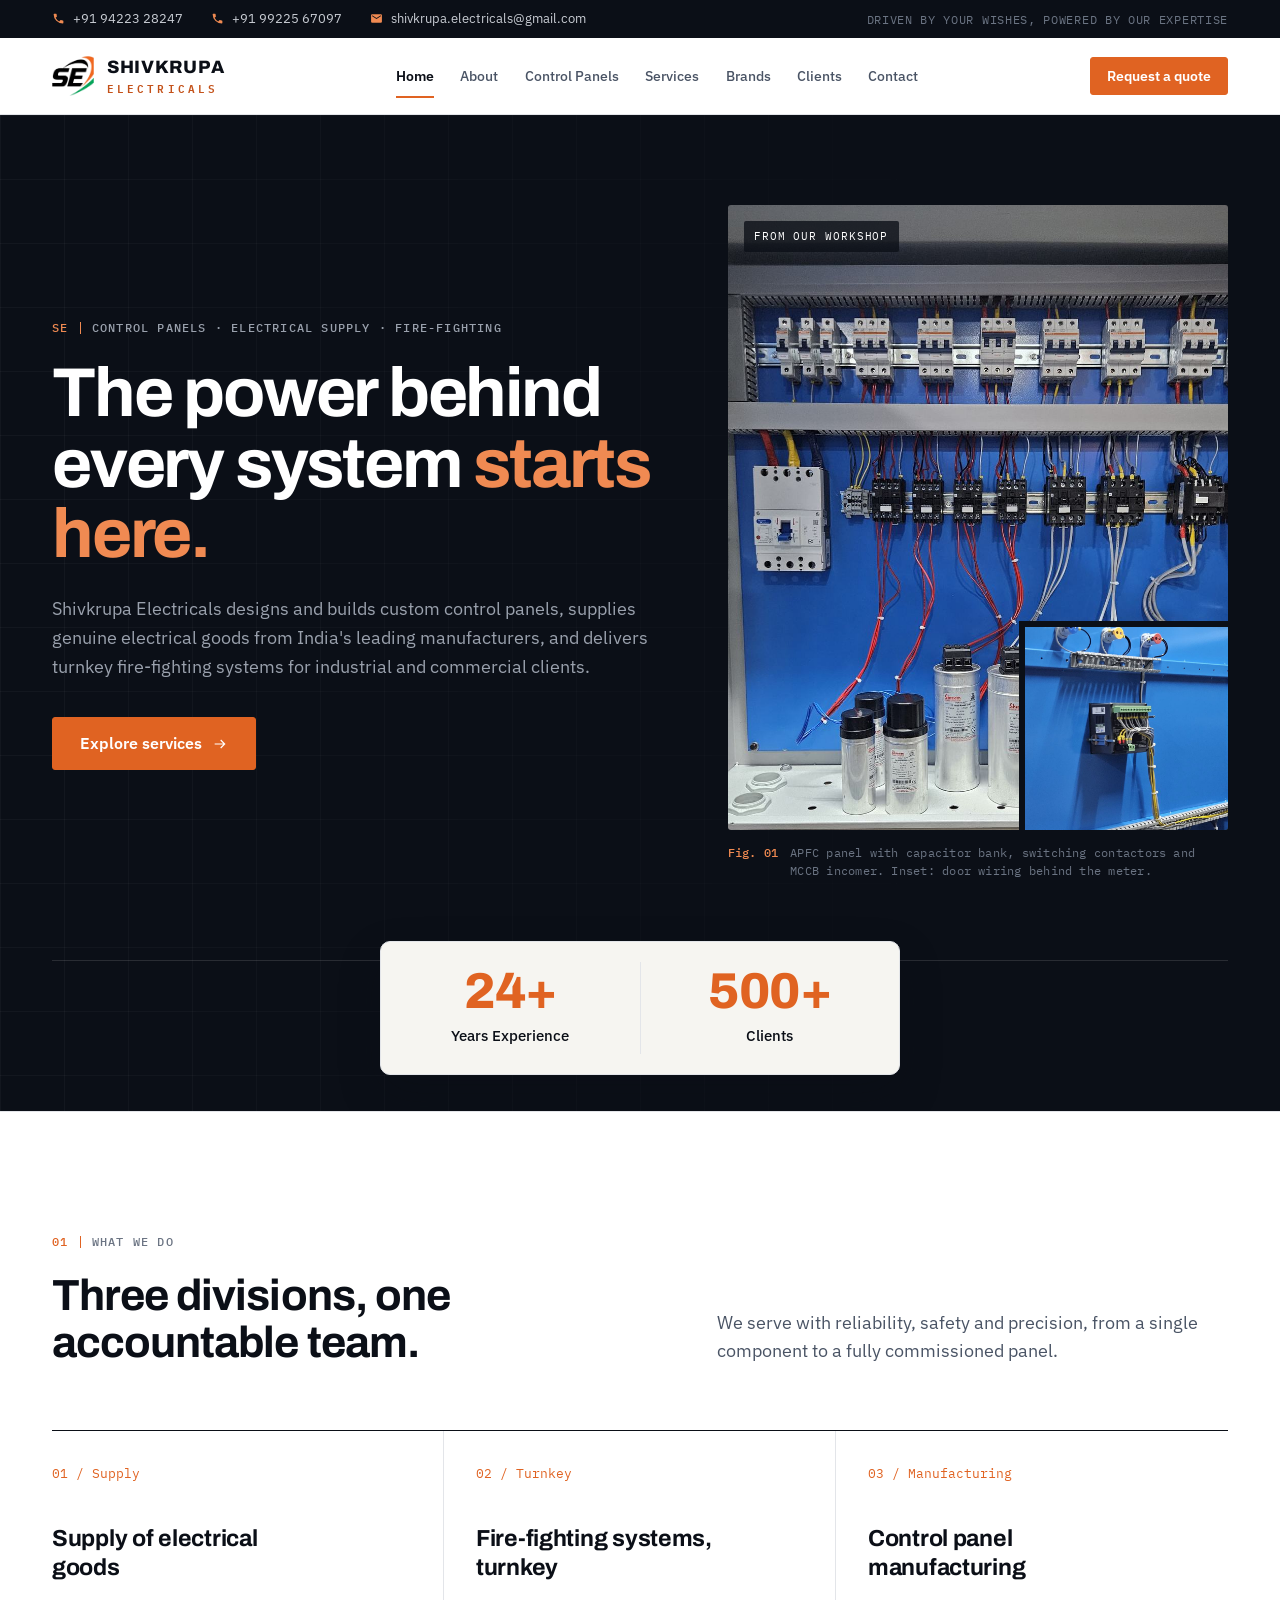
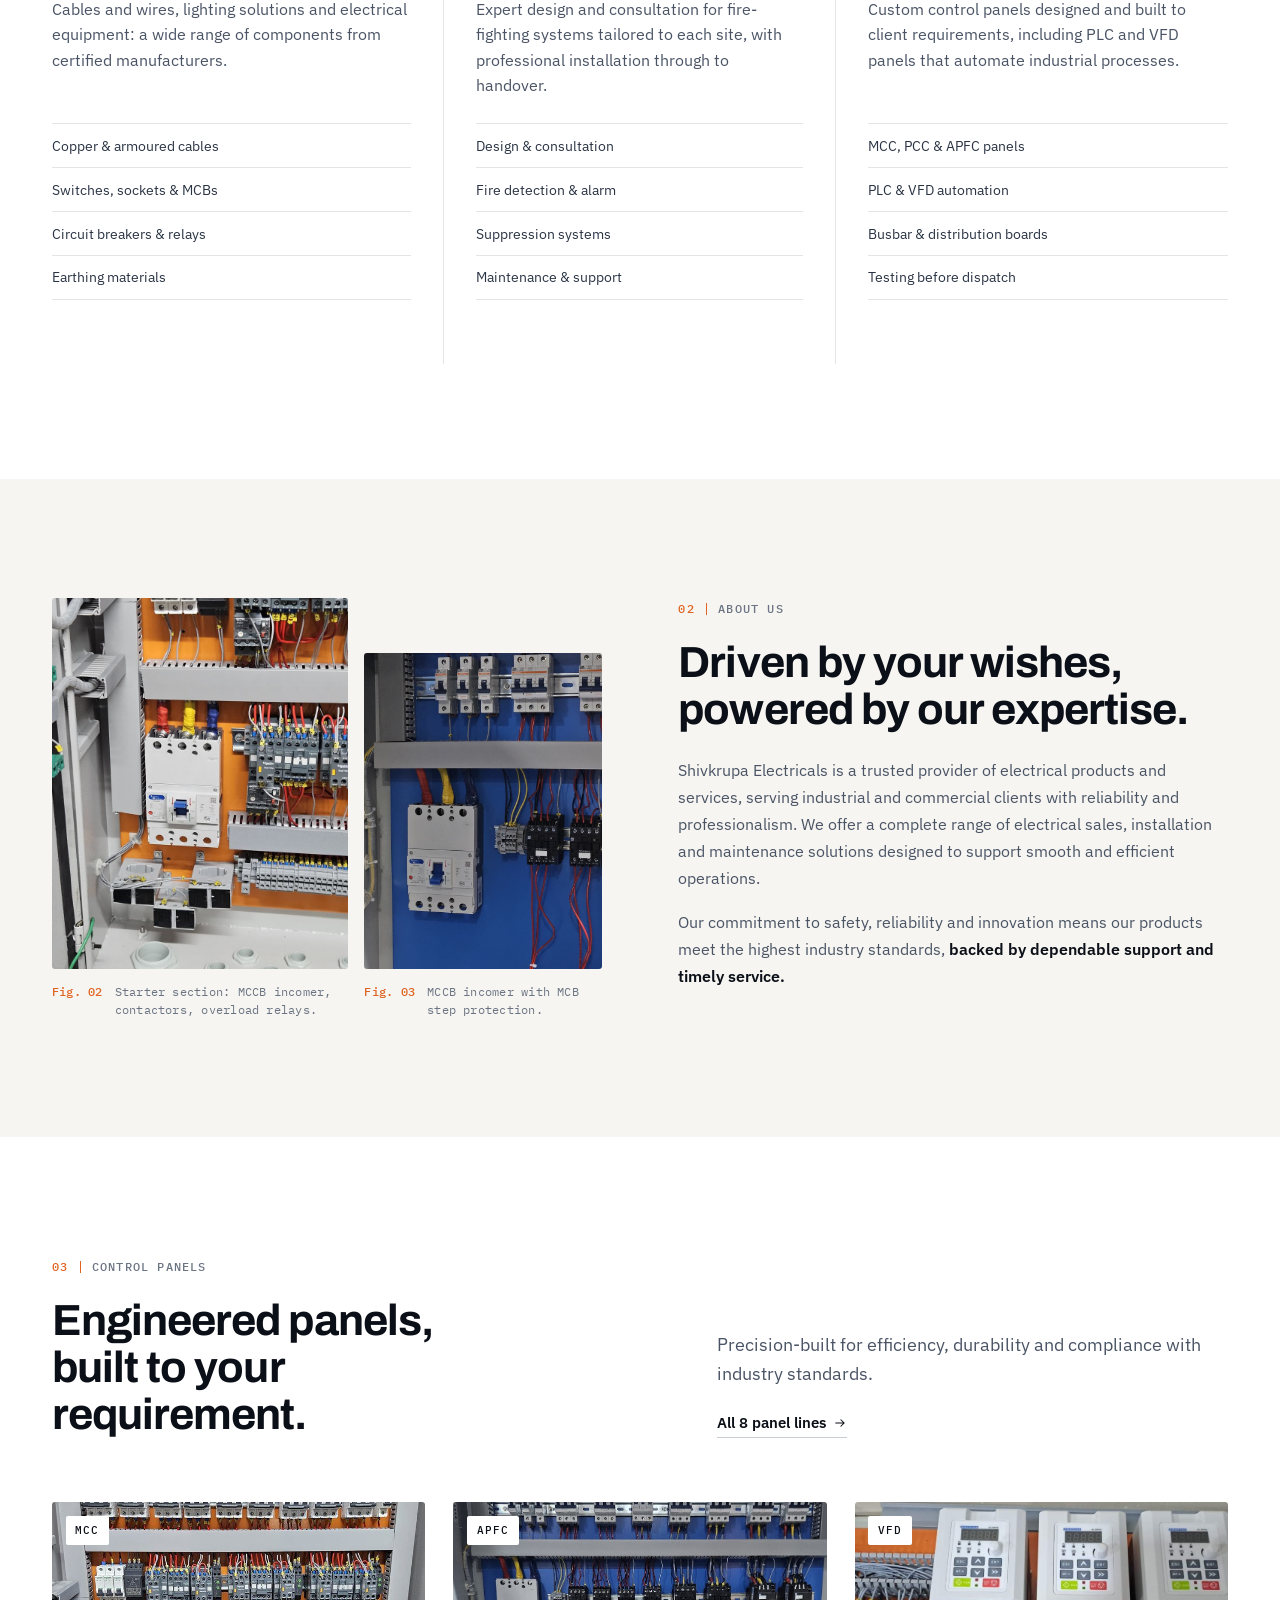
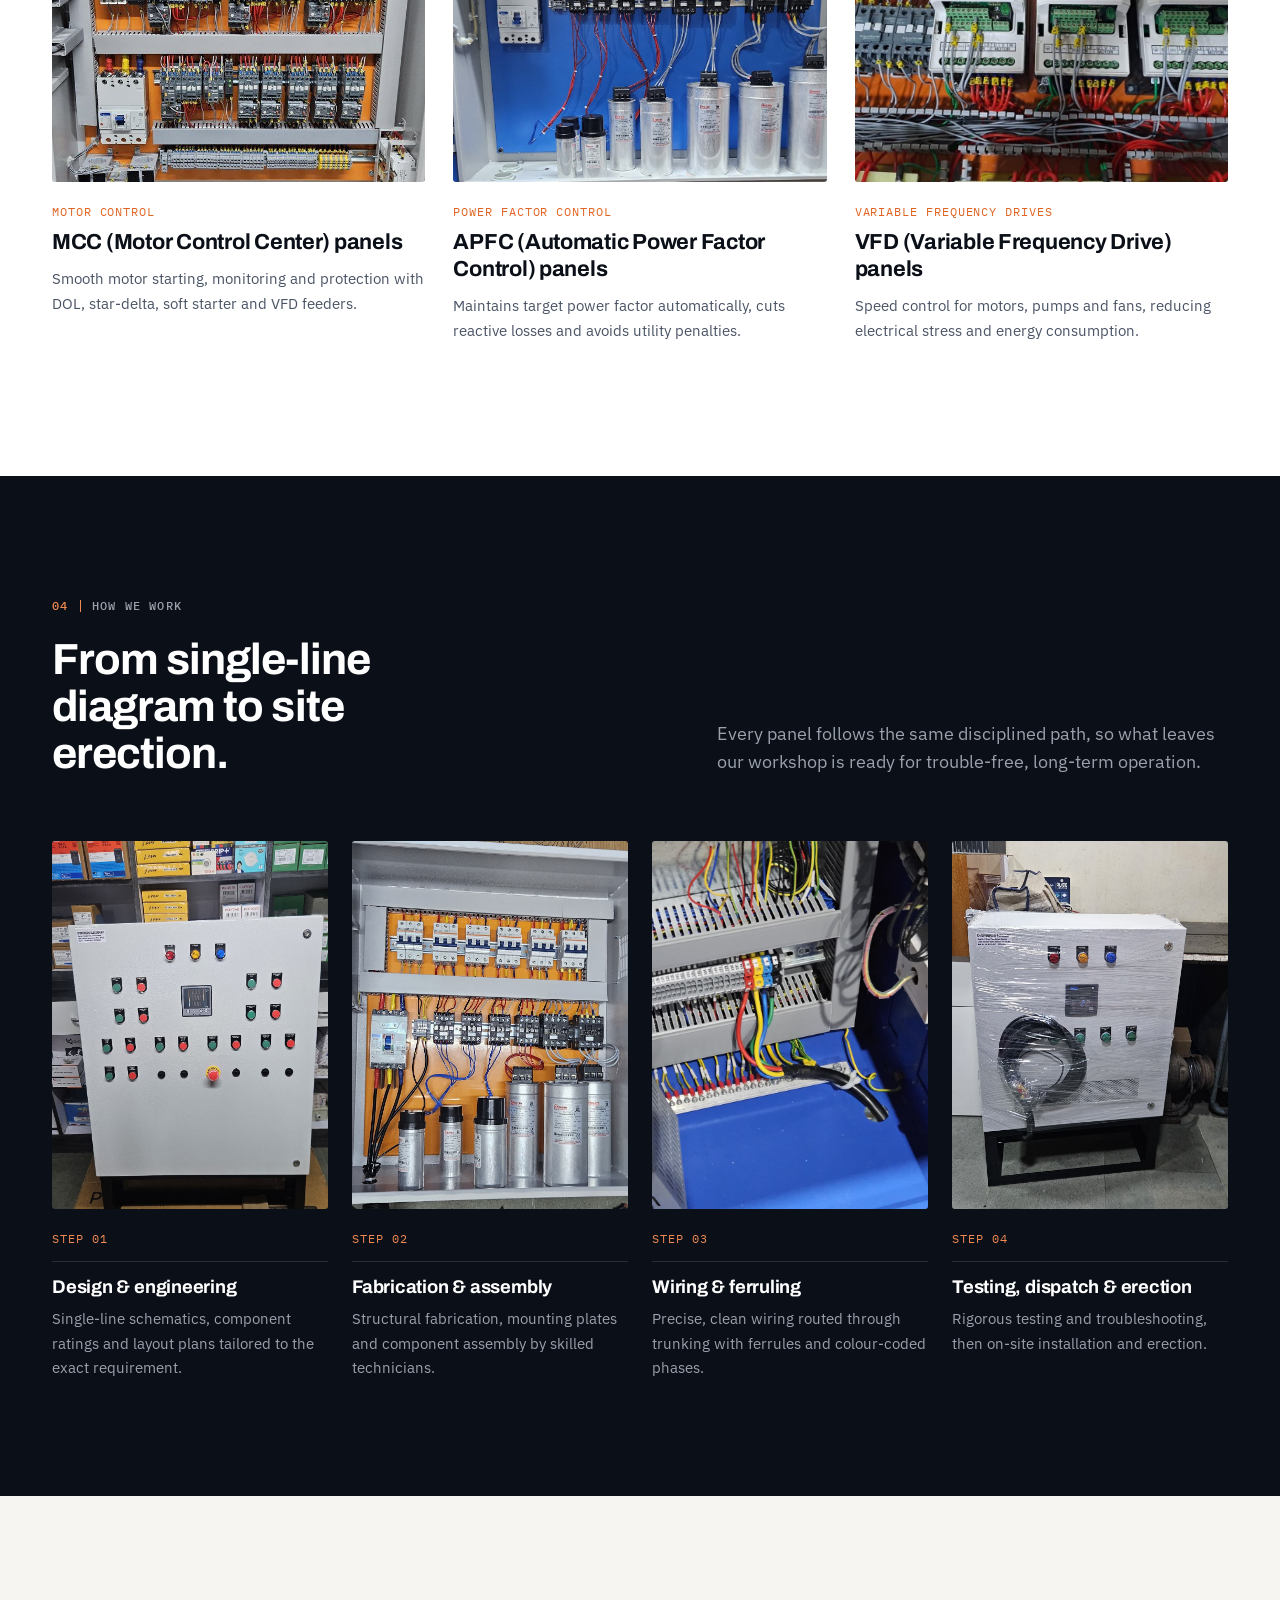
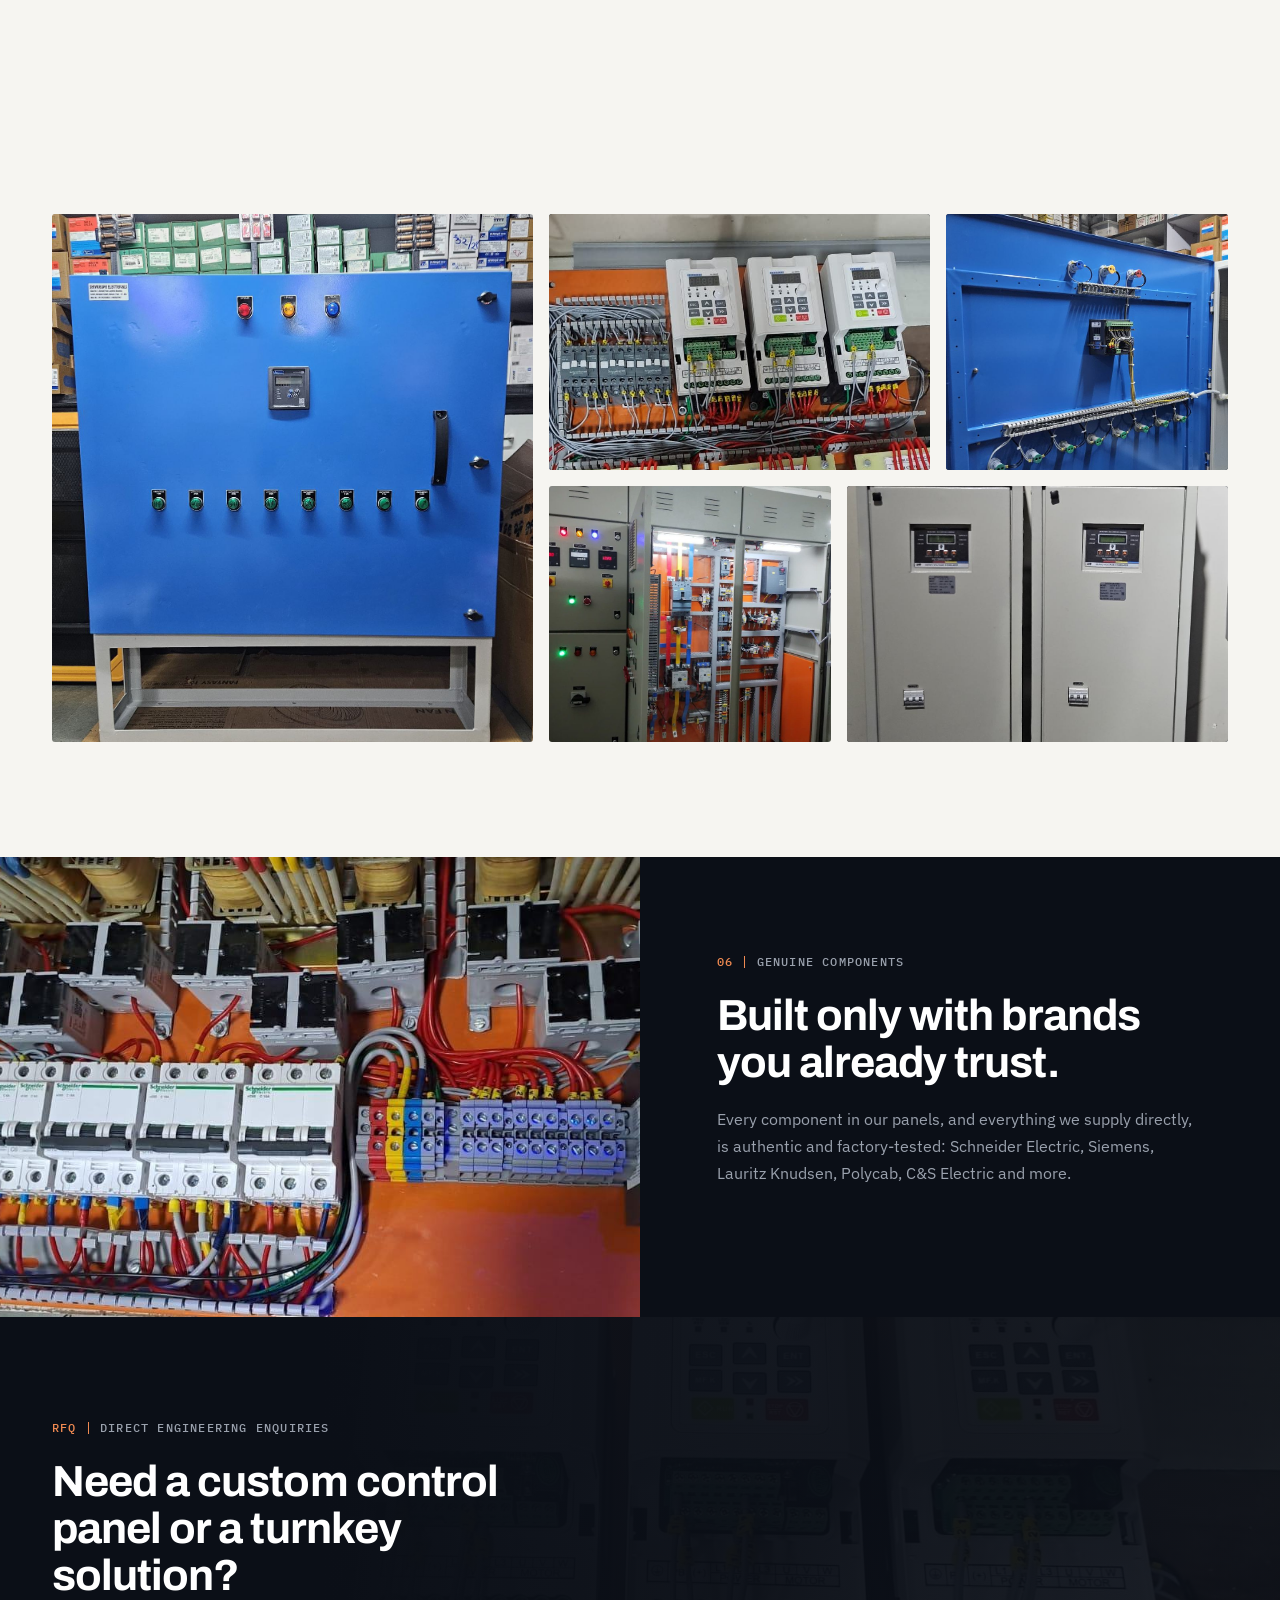
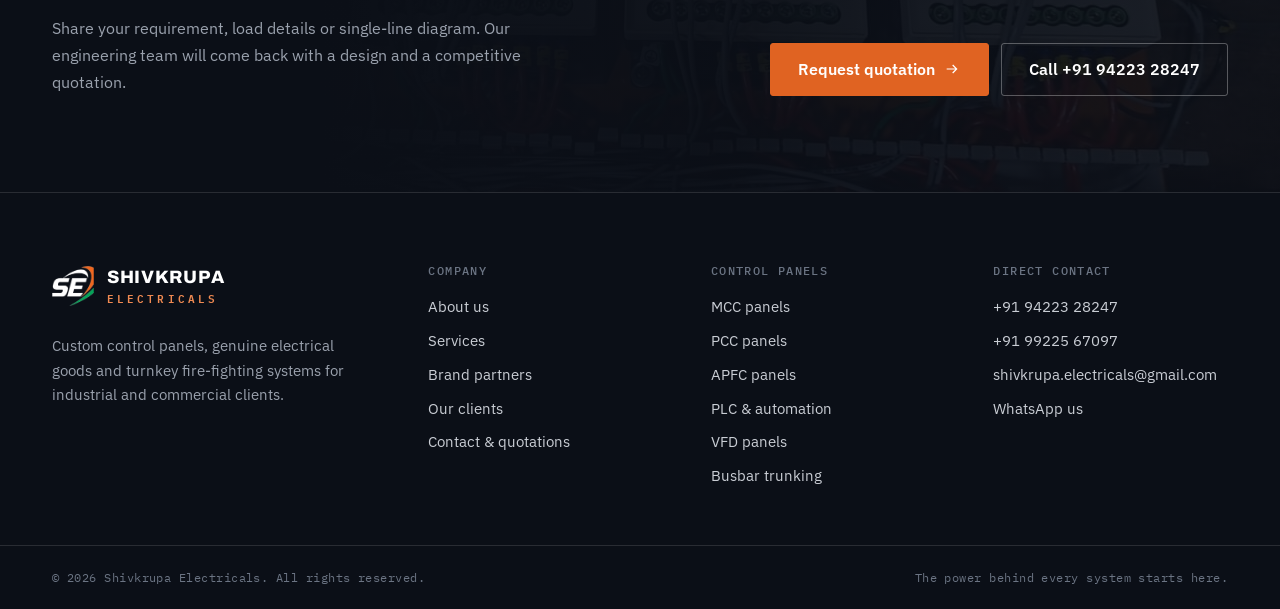
==== index.html @ adaeceae "Add files via upload" ====
<!DOCTYPE html>
<html lang="en">
<head>
  <meta charset="UTF-8">
  <meta name="viewport" content="width=device-width, initial-scale=1.0">
  <title>Shivkrupa Electricals | Control Panel Manufacturing, Electrical Supply & Fire-Fighting Systems</title>
  <meta name="description" content="Shivkrupa Electricals designs and manufactures custom control panels (MCC, PCC, APFC, PLC, VFD), supplies genuine electrical goods from leading brands, and delivers turnkey fire-fighting systems.">
  <meta name="theme-color" content="#0b0f17">
  <meta property="og:type" content="website">
  <meta property="og:title" content="Shivkrupa Electricals | Control Panel Manufacturing, Electrical Supply & Fire-Fighting Systems">
  <meta property="og:description" content="Shivkrupa Electricals designs and manufactures custom control panels (MCC, PCC, APFC, PLC, VFD), supplies genuine electrical goods from leading brands, and delivers turnkey fire-fighting systems.">
  <meta property="og:image" content="assets/img/apfc-panel.jpg">
  <link rel="icon" type="image/png" href="assets/logo-mark.png">
  <link rel="preconnect" href="https://fonts.googleapis.com">
  <link rel="preconnect" href="https://fonts.gstatic.com" crossorigin>
  <link href="https://fonts.googleapis.com/css2?family=Archivo:wght@500;600;700;800&family=IBM+Plex+Mono:wght@400;500&family=IBM+Plex+Sans:wght@400;500;600&display=swap" rel="stylesheet">
  <link rel="stylesheet" href="css/style.css">
  <script>document.documentElement.classList.add("js");</script>
</head>
<body>

  <div class="topbar">
    <div class="container topbar-inner">
      <div class="topbar-links">
        <a href="tel:+919422328247"><svg viewBox="0 0 24 24" aria-hidden="true"><path d="M6.62 10.79a15.05 15.05 0 006.59 6.59l2.2-2.2a1 1 0 011.01-.24c1.12.37 2.33.57 3.58.57a1 1 0 011 1V20a1 1 0 01-1 1A17 17 0 013 4a1 1 0 011-1h3.5a1 1 0 011 1c0 1.25.2 2.46.57 3.58a1 1 0 01-.24 1.01l-2.21 2.2z"/></svg>+91 94223 28247</a>
        <a href="tel:+919922567097"><svg viewBox="0 0 24 24" aria-hidden="true"><path d="M6.62 10.79a15.05 15.05 0 006.59 6.59l2.2-2.2a1 1 0 011.01-.24c1.12.37 2.33.57 3.58.57a1 1 0 011 1V20a1 1 0 01-1 1A17 17 0 013 4a1 1 0 011-1h3.5a1 1 0 011 1c0 1.25.2 2.46.57 3.58a1 1 0 01-.24 1.01l-2.21 2.2z"/></svg>+91 99225 67097</a>
        <a href="mailto:shivkrupa.electricals@gmail.com"><svg viewBox="0 0 24 24" aria-hidden="true"><path d="M20 4H4a2 2 0 00-2 2v12a2 2 0 002 2h16a2 2 0 002-2V6a2 2 0 00-2-2zm0 4l-8 5-8-5V6l8 5 8-5v2z"/></svg>shivkrupa.electricals@gmail.com</a>
      </div>
      <span class="topbar-note">Driven by your wishes, powered by our expertise</span>
    </div>
  </div>

  <header class="site-header">
    <div class="container nav-bar">
      <a href="index.html" class="brand" aria-label="Shivkrupa Electricals, home">
        <img src="assets/logo-mark.png" alt="" class="brand-mark" width="42" height="42">
        <span class="brand-text">
          <span class="brand-name">SHIVKRUPA</span>
          <span class="brand-sub">ELECTRICALS</span>
        </span>
      </a>

      <nav class="site-nav" id="siteNav" aria-label="Main">
        <a href="index.html" class="nav-link active" aria-current="page">Home</a>
        <a href="about.html" class="nav-link">About</a>
        <a href="products.html" class="nav-link">Control Panels</a>
        <a href="services.html" class="nav-link">Services</a>
        <a href="brands.html" class="nav-link">Brands</a>
        <a href="clients.html" class="nav-link">Clients</a>
        <a href="contact.html" class="nav-link">Contact</a>
      </nav>

      <div class="nav-actions">
        <a href="contact.html" class="btn btn-primary btn-sm">Request a quote</a>
        <button class="hamburger" id="hamburger" type="button" aria-label="Open menu" aria-expanded="false" aria-controls="siteNav">
          <svg viewBox="0 0 24 24" fill="none" stroke="currentColor" stroke-width="1.8" stroke-linecap="round" aria-hidden="true"><path d="M3 7h18M3 12h18M3 17h18"/></svg>
        </button>
      </div>
    </div>
  </header>

  <main id="main">
    <section class="hero">
      <div class="container hero-grid">
        <div class="hero-copy on-dark">
          <span class="eyebrow"><span class="eyebrow-idx">SE</span>Control panels &middot; Electrical supply &middot; Fire-fighting</span>
          <h1>The power behind every system <em>starts here.</em></h1>
          <p class="lead">Shivkrupa Electricals designs and builds custom control panels, supplies genuine electrical goods from India's leading manufacturers, and delivers turnkey fire-fighting systems for industrial and commercial clients.</p>
          <div class="btn-row">
            <a href="services.html" class="btn btn-primary btn-lg">Explore services <svg viewBox="0 0 24 24" fill="none" stroke="currentColor" stroke-width="1.8" aria-hidden="true"><path d="M4 12h15M13 6l6 6-6 6"/></svg></a>
            
          </div>
        </div>

        <figure class="hero-figure">
          <div class="frame">
            <img src="assets/img/apfc-panel.jpg" alt="APFC panel interior with capacitor bank, switching contactors and MCCB incomer" width="985" height="1400" fetchpriority="high">
            <span class="frame-tag">From our workshop</span>
            <div class="frame-inset">
              <img src="assets/img/door-wiring.jpg" alt="Panel door wiring behind a multifunction meter" width="788" height="1400" loading="lazy" style="object-position:50% 45%">
            </div>
          </div>
          <figcaption class="figcap"><b>Fig. 01</b><span>APFC panel with capacitor bank, switching contactors and MCCB incomer. Inset: door wiring behind the meter.</span></figcaption>
        </figure>
      </div>

      <div class="container">
        <div class="hero-facts" aria-label="Company highlights">
          <div class="hero-stats-card">
            <div class="hero-stat">
              <span class="hero-stat-num">24+</span>
              <span class="hero-stat-label">Years Experience</span>
            </div>
            <div class="hero-stat-divider" aria-hidden="true"></div>
            <div class="hero-stat">
              <span class="hero-stat-num">500+</span>
              <span class="hero-stat-label">Clients</span>
            </div>
          </div>
        </div>
      </div>
    </section>

    <section class="logo-strip is-clients" aria-label="Clients we serve">
      
    </section>

    <section class="section">
      <div class="container">
        <div class="section-head reveal">
          <div>
            <span class="eyebrow"><span class="eyebrow-idx">01</span>What we do</span>
            <h2>Three divisions, one accountable team.</h2>
          </div>
          <p class="lead">We serve with reliability, safety and precision, from a single component to a fully commissioned panel.</p>
        </div>

        <div class="divisions reveal">
          <article class="division">
            <span class="division-num">01 / Supply</span>
            <h3>Supply of electrical goods</h3>
            <p>Cables and wires, lighting solutions and electrical equipment: a wide range of components from certified manufacturers.</p>
            <ul class="division-list">
              <li>Copper &amp; armoured cables</li>
              <li>Switches, sockets &amp; MCBs</li>
              <li>Circuit breakers &amp; relays</li>
              <li>Earthing materials</li>
            </ul>
            
          </article>

          <article class="division">
            <span class="division-num">02 / Turnkey</span>
            <h3>Fire-fighting systems, turnkey</h3>
            <p>Expert design and consultation for fire-fighting systems tailored to each site, with professional installation through to handover.</p>
            <ul class="division-list">
              <li>Design &amp; consultation</li>
              <li>Fire detection &amp; alarm</li>
              <li>Suppression systems</li>
              <li>Maintenance &amp; support</li>
            </ul>
            
          </article>

          <article class="division">
            <span class="division-num">03 / Manufacturing</span>
            <h3>Control panel manufacturing</h3>
            <p>Custom control panels designed and built to client requirements, including PLC and VFD panels that automate industrial processes.</p>
            <ul class="division-list">
              <li>MCC, PCC &amp; APFC panels</li>
              <li>PLC &amp; VFD automation</li>
              <li>Busbar &amp; distribution boards</li>
              <li>Testing before dispatch</li>
            </ul>
            
          </article>
        </div>
      </div>
    </section>

    <section class="section section-paper">
      <div class="container split">
        <div class="photo-pair reveal">
          <figure>
            <div class="ph"><img src="assets/img/starter-section.jpg" alt="Starter section with MCCB incomer, contactors and overload relays" width="788" height="1400" loading="lazy"></div>
            <figcaption class="figcap"><b>Fig. 02</b><span>Starter section: MCCB incomer, contactors, overload relays.</span></figcaption>
          </figure>
          <figure>
            <div class="ph"><img src="assets/img/breaker-detail.jpg" alt="MCCB incomer with MCB protection and contactors" width="788" height="1400" loading="lazy"></div>
            <figcaption class="figcap"><b>Fig. 03</b><span>MCCB incomer with MCB step protection.</span></figcaption>
          </figure>
        </div>

        <div class="reveal">
          <span class="eyebrow"><span class="eyebrow-idx">02</span>About us</span>
          <h2>Driven by your wishes, powered by our expertise.</h2>
          <div class="prose" style="margin:1.5rem 0 2rem">
            <p>Shivkrupa Electricals is a trusted provider of electrical products and services, serving industrial and commercial clients with reliability and professionalism. We offer a complete range of electrical sales, installation and maintenance solutions designed to support smooth and efficient operations.</p>
            <p>Our commitment to safety, reliability and innovation means our products meet the highest industry standards, <strong>backed by dependable support and timely service.</strong></p>
          </div>
          <div class="btn-row">
            
          </div>
        </div>
      </div>
    </section>

    <section class="section">
      <div class="container">
        <div class="section-head reveal">
          <div>
            <span class="eyebrow"><span class="eyebrow-idx">03</span>Control panels</span>
            <h2>Engineered panels, built to your requirement.</h2>
          </div>
          <div>
            <p class="lead" style="margin-bottom:1.25rem">Precision-built for efficiency, durability and compliance with industry standards.</p>
            <a href="products.html" class="text-link">All 8 panel lines <svg viewBox="0 0 24 24" fill="none" stroke="currentColor" stroke-width="1.8" aria-hidden="true"><path d="M4 12h15M13 6l6 6-6 6"/></svg></a>
          </div>
        </div>

        <div class="products-grid">
          <article class="product-card reveal">
            <a href="products.html#mcc" class="product-media">
              <img src="assets/img/mcc-panel.jpg" alt="MCC panel with rows of motor starter feeders" width="676" height="1200" loading="lazy">
              <span class="product-code">MCC</span>
            </a>
            <span class="product-cat">Motor control</span>
            <h3>MCC (Motor Control Center) panels</h3>
            <p>Smooth motor starting, monitoring and protection with DOL, star-delta, soft starter and VFD feeders.</p>
          </article>

          <article class="product-card reveal">
            <a href="products.html#apfc" class="product-media">
              <img src="assets/img/apfc-panel-full.jpg" alt="APFC panel with capacitor bank and contactor stages" width="1011" height="1400" loading="lazy">
              <span class="product-code">APFC</span>
            </a>
            <span class="product-cat">Power factor control</span>
            <h3>APFC (Automatic Power Factor Control) panels</h3>
            <p>Maintains target power factor automatically, cuts reactive losses and avoids utility penalties.</p>
          </article>

          <article class="product-card reveal">
            <a href="products.html#vfd" class="product-media">
              <img src="assets/img/vfd-drives.jpg" alt="VFD panel with three variable frequency drives mounted on the back plate" width="1280" height="720" loading="lazy">
              <span class="product-code">VFD</span>
            </a>
            <span class="product-cat">Variable frequency drives</span>
            <h3>VFD (Variable Frequency Drive) panels</h3>
            <p>Speed control for motors, pumps and fans, reducing electrical stress and energy consumption.</p>
          </article>
        </div>
      </div>
    </section>

    <section class="section section-dark on-dark">
      <div class="container">
        <div class="section-head reveal">
          <div>
            <span class="eyebrow"><span class="eyebrow-idx">04</span>How we work</span>
            <h2>From single-line diagram to site erection.</h2>
          </div>
          <p class="lead">Every panel follows the same disciplined path, so what leaves our workshop is ready for trouble-free, long-term operation.</p>
        </div>

        <div class="process">
          <div class="process-step reveal">
            <div class="ph"><img src="assets/img/control-desk.jpg" alt="Control panel front laid out with push-buttons, indication lamps and emergency stop" width="973" height="1400" loading="lazy"></div>
            <span class="process-step-num">STEP 01</span>
            <h3>Design &amp; engineering</h3>
            <p>Single-line schematics, component ratings and layout plans tailored to the exact requirement.</p>
          </div>
          <div class="process-step reveal">
            <div class="ph"><img src="assets/img/apfc-wiring.jpg" alt="Panel on an orange mounting plate during assembly" width="1341" height="1400" loading="lazy"></div>
            <span class="process-step-num">STEP 02</span>
            <h3>Fabrication &amp; assembly</h3>
            <p>Structural fabrication, mounting plates and component assembly by skilled technicians.</p>
          </div>
          <div class="process-step reveal">
            <div class="ph"><img src="assets/img/terminal-wiring.jpg" alt="Ferruled, colour-coded wiring on terminal blocks inside cable trunking" width="788" height="1400" loading="lazy"></div>
            <span class="process-step-num">STEP 03</span>
            <h3>Wiring &amp; ferruling</h3>
            <p>Precise, clean wiring routed through trunking with ferrules and colour-coded phases.</p>
          </div>
          <div class="process-step reveal">
            <div class="ph"><img src="assets/img/dispatch-panel.jpg" alt="Finished panel wrapped and ready for dispatch" width="1194" height="1400" loading="lazy"></div>
            <span class="process-step-num">STEP 04</span>
            <h3>Testing, dispatch &amp; erection</h3>
            <p>Rigorous testing and troubleshooting, then on-site installation and erection.</p>
          </div>
        </div>
      </div>
    </section>

    <section class="section section-paper">
      <div class="container">
        <div class="section-head reveal">
          <div>
            <span class="eyebrow"><span class="eyebrow-idx">05</span>Workshop</span>
            <h2>Real panels, built by our team.</h2>
          </div>
          <p class="lead">A look inside recent work: APFC, VFD, MCC and control panels on the bench and ready for site. Tap any photo to enlarge.</p>
        </div>

        <div class="gallery reveal">
          <button type="button" class="gallery-item g-a" data-lightbox data-caption="Finished panel: multifunction meter, indication lamps and eight feeder indicators">
            <img src="assets/img/feeder-panel.jpg" alt="Finished blue control panel on a base frame" loading="lazy">
            <figcaption>Finished panel, ready for testing</figcaption>
          </button>
          <button type="button" class="gallery-item g-b" data-lightbox data-caption="VFD panel: three drives above contactors, relays and MCB protection">
            <img src="assets/img/vfd-panel.jpg" alt="VFD panel interior with three drives" loading="lazy" style="object-position:50% 30%">
            <figcaption>VFD panel interior</figcaption>
          </button>
          <button type="button" class="gallery-item g-c" data-lightbox data-caption="Door wiring: multifunction meter and indication lamps routed in cable trunking">
            <img src="assets/img/door-wiring-wide.jpg" alt="Panel door internal wiring" loading="lazy" style="object-position:50% 40%">
            <figcaption>Door wiring and metering</figcaption>
          </button>
          <button type="button" class="gallery-item g-d" data-lightbox data-caption="Panel line-up with colour-coded copper busbars">
            <img src="assets/img/busbar-panel.jpg" alt="Panel line-up with busbars" loading="lazy">
            <figcaption>Busbar section</figcaption>
          </button>
          <button type="button" class="gallery-item g-e" data-lightbox data-caption="Floor-standing panels with digital controllers, on castors">
            <img src="assets/img/floor-panels.jpg" alt="Two floor-standing panels" loading="lazy" style="object-position:50% 30%">
            <figcaption>Floor-standing panels</figcaption>
          </button>
        </div>
      </div>
    </section>

    <section class="feature-band">
      <div class="feature-band-media">
        <img src="assets/img/control-wiring.jpg" alt="Genuine branded MCBs and relays wired into a control panel" width="1280" height="720" loading="lazy">
      </div>
      <div class="feature-band-body on-dark reveal">
        <span class="eyebrow"><span class="eyebrow-idx">06</span>Genuine components</span>
        <h2>Built only with brands you already trust.</h2>
        <p>Every component in our panels, and everything we supply directly, is authentic and factory-tested: Schneider Electric, Siemens, Lauritz Knudsen, Polycab, C&amp;S Electric and more.</p>
        <div class="btn-row">
         
        </div>
      </div>
    </section>

  <section class="cta">
    <div class="cta-media" aria-hidden="true"><img src="assets/img/vfd-drives.jpg" alt="" loading="lazy"></div>
    <div class="container cta-inner on-dark">
      <div>
        <span class="eyebrow"><span class="eyebrow-idx">RFQ</span>Direct engineering enquiries</span>
        <h2>Need a custom control panel or a turnkey solution?</h2>
        <p>Share your requirement, load details or single-line diagram. Our engineering team will come back with a design and a competitive quotation.</p>
      </div>
      <div class="btn-row">
        <a href="contact.html" class="btn btn-primary btn-lg">Request quotation <svg viewBox="0 0 24 24" fill="none" stroke="currentColor" stroke-width="1.8" aria-hidden="true"><path d="M4 12h15M13 6l6 6-6 6"/></svg></a>
        <a href="tel:+919422328247" class="btn btn-line-light btn-lg">Call +91 94223 28247</a>
      </div>
    </div>
  </section>
  </main>

  <footer class="site-footer">
    <div class="container footer-grid">
      <div class="footer-brand">
        <a href="index.html" class="brand" aria-label="Shivkrupa Electricals, home">
          <img src="assets/logo-mark-light.png" alt="" class="brand-mark" width="42" height="42" loading="lazy">
          <span class="brand-text">
            <span class="brand-name">SHIVKRUPA</span>
            <span class="brand-sub">ELECTRICALS</span>
          </span>
        </a>
        <p>Custom control panels, genuine electrical goods and turnkey fire-fighting systems for industrial and commercial clients.</p>
      </div>

      <div class="footer-col">
        <h4>Company</h4>
        <ul>
          <li><a href="about.html">About us</a></li>
          <li><a href="services.html">Services</a></li>
          <li><a href="brands.html">Brand partners</a></li>
          <li><a href="clients.html">Our clients</a></li>
          <li><a href="contact.html">Contact &amp; quotations</a></li>
        </ul>
      </div>

      <div class="footer-col">
        <h4>Control panels</h4>
        <ul>
          <li><a href="products.html#mcc">MCC panels</a></li>
          <li><a href="products.html#pcc">PCC panels</a></li>
          <li><a href="products.html#apfc">APFC panels</a></li>
          <li><a href="products.html#plc">PLC &amp; automation</a></li>
          <li><a href="products.html#vfd">VFD panels</a></li>
          <li><a href="products.html#busbar">Busbar trunking</a></li>
        </ul>
      </div>

      <div class="footer-col">
        <h4>Direct contact</h4>
        <ul>
          <li><a href="tel:+919422328247">+91 94223 28247</a></li>
          <li><a href="tel:+919922567097">+91 99225 67097</a></li>
          <li><a href="mailto:shivkrupa.electricals@gmail.com">shivkrupa.electricals@gmail.com</a></li>
          <li><a href="https://wa.me/919422328247" target="_blank" rel="noopener">WhatsApp us</a></li>
        </ul>
      </div>
    </div>

    <div class="footer-bottom">
      <div class="container footer-bottom-inner">
        <span>&copy; 2026 Shivkrupa Electricals. All rights reserved.</span>
        <span>The power behind every system starts here.</span>
      </div>
    </div>
  </footer>

  <script src="js/main.js" defer></script>
</body>
</html>
---- css/style.css ----
/* ==========================================================================
   SHIVKRUPA ELECTRICALS — v4 stylesheet
   ========================================================================== */

:root {
  --ink-950: #0b0f17;
  --ink-900: #111723;
  --ink-800: #1a2230;
  --ink-700: #2a3444;
  --ink-600: #4a5465;
  --ink-500: #6b7483;
  --ink-400: #9aa1ad;
  --ink-300: #c9cdd4;
  --ink-200: #e3e5e9;
  --ink-100: #eff0f2;
  --white: #ffffff;

  --paper: #f6f5f1;
  --paper-deep: #edebe4;
  --line: #e2dfd7;
  --line-dark: rgba(255, 255, 255, 0.12);

  --accent: #e06322;
  --accent-deep: #c4521a;
  --accent-soft: #fbeee6;
  --accent-on-dark: #f08a52;

  --font-display: "Archivo", "Helvetica Neue", Arial, sans-serif;
  --font-sans: "IBM Plex Sans", system-ui, -apple-system, "Segoe UI", sans-serif;
  --font-mono: "IBM Plex Mono", ui-monospace, "SFMono-Regular", Menlo, monospace;

  --container: 1240px;
  --gutter: clamp(1.25rem, 3vw, 2rem);
  --section-y: clamp(4.5rem, 9vw, 7.5rem);
  --radius: 3px;

  --ease: cubic-bezier(0.2, 0.7, 0.2, 1);
  --t: 0.28s;
}

/* Reset ------------------------------------------------------------------ */
*, *::before, *::after { box-sizing: border-box; margin: 0; padding: 0; }

html {
  font-family: var(--font-sans);
  font-size: 16px;
  color: var(--ink-800);
  background: var(--white);
  -webkit-font-smoothing: antialiased;
  -moz-osx-font-smoothing: grayscale;
  text-rendering: optimizeLegibility;
  scroll-behavior: smooth;
}

body {
  line-height: 1.65;
  min-height: 100vh;
  display: flex;
  flex-direction: column;
  overflow-x: hidden;
}

img { display: block; max-width: 100%; height: auto; }
a { color: inherit; text-decoration: none; }
button, input, select, textarea { font: inherit; color: inherit; }
ul { list-style: none; }

:focus-visible { outline: 2px solid var(--accent); outline-offset: 3px; }

::selection { background: var(--accent); color: var(--white); }

/* Typography ------------------------------------------------------------- */
h1, h2, h3, h4 {
  font-family: var(--font-display);
  color: var(--ink-950);
  font-weight: 700;
  line-height: 1.08;
  letter-spacing: -0.022em;
}

h1 { font-size: clamp(2.5rem, 5.4vw, 4.4rem); font-weight: 700; letter-spacing: -0.032em; line-height: 1.02; }
h2 { font-size: clamp(1.9rem, 3.4vw, 2.85rem); }
h3 { font-size: clamp(1.2rem, 1.7vw, 1.4rem); letter-spacing: -0.012em; line-height: 1.25; }
h4 { font-size: 1rem; letter-spacing: 0; }

p { color: var(--ink-600); font-size: 1.02rem; }

.lead { font-size: clamp(1.06rem, 1.4vw, 1.2rem); line-height: 1.6; color: var(--ink-600); }

.eyebrow {
  display: inline-flex;
  align-items: center;
  gap: 0.7rem;
  font-family: var(--font-mono);
  font-size: 0.75rem;
  font-weight: 500;
  letter-spacing: 0.1em;
  text-transform: uppercase;
  color: var(--ink-500);
  margin-bottom: 1.25rem;
}

.eyebrow-idx {
  color: var(--accent);
  padding-right: 0.7rem;
  border-right: 1px solid currentColor;
  line-height: 1;
}

.on-dark .eyebrow { color: var(--ink-400); }
.on-dark .eyebrow-idx { color: var(--accent-on-dark); }

.mono { font-family: var(--font-mono); }

/* Layout ----------------------------------------------------------------- */
.container {
  width: 100%;
  max-width: var(--container);
  margin-inline: auto;
  padding-inline: var(--gutter);
}

.section { padding-block: var(--section-y); position: relative; }
.section-paper { background: var(--paper); }
.section-dark { background: var(--ink-950); color: var(--ink-300); }
.section-dark h2, .section-dark h3, .section-dark h4 { color: var(--white); }
.section-dark p { color: var(--ink-400); }
.section-tight { padding-block: clamp(3rem, 6vw, 4.5rem); }

.section-head {
  display: grid;
  grid-template-columns: minmax(0, 1fr) minmax(0, 0.85fr);
  gap: 2rem 4rem;
  align-items: end;
  margin-bottom: clamp(2.5rem, 5vw, 4rem);
}

.section-head h2 { max-width: 16ch; }
.section-head .lead { max-width: 46ch; }
.section-head-single { display: block; max-width: 720px; }
.section-head-single h2 { max-width: none; margin-bottom: 1rem; }
.section-head-center { display: block; text-align: center; max-width: 720px; margin-inline: auto; }
.section-head-center h2 { max-width: none; margin-bottom: 1rem; }

.split {
  display: grid;
  grid-template-columns: minmax(0, 1fr) minmax(0, 1fr);
  gap: clamp(2.5rem, 6vw, 6rem);
  align-items: center;
}

.split-wide-left { grid-template-columns: minmax(0, 1.15fr) minmax(0, 0.85fr); }
.split-wide-right { grid-template-columns: minmax(0, 0.85fr) minmax(0, 1.15fr); }

.prose p + p { margin-top: 1.1rem; }
.prose strong { color: var(--ink-950); font-weight: 600; }

/* Buttons ---------------------------------------------------------------- */
.btn {
  display: inline-flex;
  align-items: center;
  justify-content: center;
  gap: 0.6rem;
  font-family: var(--font-sans);
  font-size: 0.93rem;
  font-weight: 600;
  line-height: 1.2;
  padding: 0.85rem 1.4rem;
  border: 1px solid transparent;
  border-radius: var(--radius);
  cursor: pointer;
  white-space: nowrap;
  transition: background var(--t) var(--ease), color var(--t) var(--ease), border-color var(--t) var(--ease);
}

.btn svg { width: 16px; height: 16px; flex-shrink: 0; transition: transform var(--t) var(--ease); }
.btn:hover svg { transform: translateX(3px); }

.btn-primary { background: var(--accent); color: var(--white); border-color: var(--accent); }
.btn-primary:hover { background: var(--accent-deep); border-color: var(--accent-deep); }

.btn-dark { background: var(--ink-950); color: var(--white); border-color: var(--ink-950); }
.btn-dark:hover { background: var(--ink-700); border-color: var(--ink-700); }

.btn-line { background: transparent; color: var(--ink-950); border-color: var(--ink-300); }
.btn-line:hover { border-color: var(--ink-950); }

.btn-line-light { background: transparent; color: var(--white); border-color: rgba(255, 255, 255, 0.3); }
.btn-line-light:hover { border-color: var(--white); background: rgba(255, 255, 255, 0.06); }

.btn-sm { font-size: 0.85rem; padding: 0.6rem 1rem; }
.btn-lg { font-size: 1rem; padding: 1rem 1.7rem; }
.btn-block { width: 100%; }

.btn-row { display: flex; flex-wrap: wrap; gap: 0.75rem; align-items: center; }

.text-link {
  display: inline-flex;
  align-items: center;
  gap: 0.45rem;
  font-weight: 600;
  font-size: 0.93rem;
  color: var(--ink-950);
  border-bottom: 1px solid var(--ink-300);
  padding-bottom: 2px;
  transition: border-color var(--t) var(--ease), color var(--t) var(--ease);
}

.text-link svg { width: 14px; height: 14px; transition: transform var(--t) var(--ease); }
.text-link:hover { color: var(--accent); border-color: var(--accent); }
.text-link:hover svg { transform: translateX(3px); }

/* Topbar ----------------------------------------------------------------- */
.topbar {
  background: var(--ink-950);
  color: var(--ink-400);
  font-size: 0.8rem;
  position: relative;
  z-index: 101;
}

.topbar-inner {
  display: flex;
  justify-content: space-between;
  align-items: center;
  gap: 1rem;
  min-height: 38px;
  flex-wrap: wrap;
}

.topbar-links { display: flex; gap: 1.75rem; flex-wrap: wrap; }

.topbar-links a {
  display: inline-flex;
  align-items: center;
  gap: 0.5rem;
  color: var(--ink-300);
  transition: color var(--t) var(--ease);
}

.topbar-links a:hover { color: var(--white); }
.topbar-links svg { width: 13px; height: 13px; fill: var(--accent-on-dark); }

.topbar-note { font-family: var(--font-mono); font-size: 0.72rem; letter-spacing: 0.06em; text-transform: uppercase; color: var(--ink-500); }

/* Header ----------------------------------------------------------------- */
.site-header {
  position: sticky;
  top: 0;
  z-index: 100;
  background: rgba(255, 255, 255, 0.97);
  border-bottom: 1px solid var(--ink-200);
  transition: box-shadow var(--t) var(--ease);
}

.site-header.is-scrolled { box-shadow: 0 6px 24px -12px rgba(11, 15, 23, 0.18); }

.nav-bar {
  display: flex;
  align-items: center;
  justify-content: space-between;
  gap: 1.5rem;
  min-height: 76px;
}

.brand { display: inline-flex; align-items: center; gap: 0.8rem; flex-shrink: 0; }
.brand-mark { width: 42px; height: 42px; object-fit: contain; }

.brand-text { display: flex; flex-direction: column; line-height: 1; }

.brand-name {
  font-family: var(--font-display);
  font-weight: 800;
  font-size: 1.12rem;
  letter-spacing: 0.04em;
  color: var(--ink-950);
}

.brand-sub {
  font-family: var(--font-mono);
  font-size: 0.7rem;
  font-weight: 600;
  letter-spacing: 0.28em;
  color: var(--accent-deep);
  margin-top: 0.35rem;
}

.footer-brand .brand-sub { color: var(--accent-on-dark); }

.site-nav { display: flex; align-items: center; gap: 0.15rem; }

.nav-link {
  position: relative;
  font-size: 0.9rem;
  font-weight: 500;
  color: var(--ink-600);
  padding: 0.5rem 0.75rem;
  transition: color var(--t) var(--ease);
}

.nav-link::after {
  content: "";
  position: absolute;
  left: 0.75rem;
  right: 0.75rem;
  bottom: -2px;
  height: 2px;
  background: var(--accent);
  transform: scaleX(0);
  transform-origin: left;
  transition: transform var(--t) var(--ease);
}

.nav-link:hover { color: var(--ink-950); }
.nav-link:hover::after { transform: scaleX(1); }
.nav-link.active { color: var(--ink-950); font-weight: 600; }
.nav-link.active::after { transform: scaleX(1); }

.nav-actions { display: flex; align-items: center; gap: 0.75rem; }

.hamburger {
  display: none;
  width: 44px;
  height: 44px;
  align-items: center;
  justify-content: center;
  background: transparent;
  border: 1px solid var(--ink-200);
  border-radius: var(--radius);
  cursor: pointer;
  color: var(--ink-950);
}

.hamburger svg { width: 22px; height: 22px; }

/* Home hero -------------------------------------------------------------- */
.hero {
  background: var(--ink-950);
  color: var(--ink-300);
  position: relative;
  overflow: hidden;
}

.hero::before {
  content: "";
  position: absolute;
  inset: 0;
  background-image:
    linear-gradient(rgba(255, 255, 255, 0.035) 1px, transparent 1px),
    linear-gradient(90deg, rgba(255, 255, 255, 0.035) 1px, transparent 1px);
  background-size: 64px 64px;
  mask-image: linear-gradient(90deg, #000 0%, rgba(0, 0, 0, 0.4) 55%, transparent 80%);
  -webkit-mask-image: linear-gradient(90deg, #000 0%, rgba(0, 0, 0, 0.4) 55%, transparent 80%);
  pointer-events: none;
}

.hero-grid {
  position: relative;
  display: grid;
  grid-template-columns: minmax(0, 1.1fr) minmax(0, 0.9fr);
  gap: clamp(2.5rem, 5vw, 5rem);
  align-items: center;
  padding-block: clamp(3.5rem, 7vw, 6rem) clamp(3rem, 6vw, 5rem);
}

.hero h1 { color: var(--white); margin-bottom: 1.6rem; }
.hero h1 em { font-style: normal; color: var(--accent-on-dark); }
.hero .lead { color: var(--ink-400); max-width: 40rem; margin-bottom: 2.25rem; }

.hero-figure { position: relative; }

.hero-figure .frame {
  position: relative;
  aspect-ratio: 4 / 5;
  overflow: hidden;
  border-radius: var(--radius);
  background: var(--ink-800);
}

.hero-figure .frame img { width: 100%; height: 100%; object-fit: cover; }

.hero-figure .frame-tag {
  position: absolute;
  left: 1rem;
  top: 1rem;
  font-family: var(--font-mono);
  font-size: 0.7rem;
  letter-spacing: 0.08em;
  text-transform: uppercase;
  color: var(--white);
  background: rgba(11, 15, 23, 0.78);
  padding: 0.4rem 0.65rem;
  border-radius: 2px;
}

.hero-figure .frame-inset {
  position: absolute;
  right: -1px;
  bottom: -1px;
  width: 42%;
  aspect-ratio: 1 / 1;
  border: 6px solid var(--ink-950);
  border-right: 0;
  border-bottom: 0;
  overflow: hidden;
  background: var(--ink-800);
}

.hero-figure .frame-inset img { width: 100%; height: 100%; object-fit: cover; }

.figcap {
  display: flex;
  gap: 0.75rem;
  font-family: var(--font-mono);
  font-size: 0.72rem;
  line-height: 1.5;
  letter-spacing: 0.02em;
  color: var(--ink-500);
  margin-top: 0.9rem;
}

.figcap b { color: var(--accent); font-weight: 500; white-space: nowrap; }
.on-dark .figcap, .hero .figcap { color: var(--ink-500); }
.hero .figcap b, .on-dark .figcap b { color: var(--accent-on-dark); }

.hero-facts {
  position: relative;
  display: flex;
  justify-content: center;
  padding: 0 0 2.25rem;
  border-top: 1px solid var(--line-dark);
  margin-top: 0.25rem;
}

.hero-stats-card {
  display: grid;
  grid-template-columns: 1fr 1px 1fr;
  align-items: center;
  width: min(520px, 100%);
  margin-top: -1.25rem;
  background: var(--paper);
  border: 1px solid var(--ink-200);
  border-radius: 10px;
  box-shadow: 0 18px 40px rgba(11, 15, 23, 0.28);
  overflow: hidden;
}

.hero-stat {
  display: flex;
  flex-direction: column;
  align-items: center;
  justify-content: center;
  gap: 0.35rem;
  padding: 1.55rem 1.25rem 1.65rem;
  text-align: center;
}

.hero-stat-divider { width: 1px; height: 70%; background: var(--ink-200); align-self: center; }

.hero-stat-num {
  font-family: var(--font-display);
  font-size: clamp(2.4rem, 4vw, 3.15rem);
  font-weight: 800;
  line-height: 1;
  letter-spacing: -0.03em;
  color: var(--accent);
}

.hero-stat-label {
  font-family: var(--font-sans);
  font-size: 0.95rem;
  font-weight: 500;
  color: var(--ink-950);
}

/* Subpage hero ----------------------------------------------------------- */
.page-hero {
  position: relative;
  background: var(--ink-950);
  color: var(--ink-300);
  overflow: hidden;
}

.page-hero-media {
  position: absolute;
  inset: 0 0 0 auto;
  width: 52%;
}

.page-hero-media img { width: 100%; height: 100%; object-fit: cover; opacity: 0.85; }

.page-hero-media::after {
  content: "";
  position: absolute;
  inset: 0;
  background: linear-gradient(90deg, var(--ink-950) 0%, rgba(11, 15, 23, 0.75) 35%, rgba(11, 15, 23, 0.15) 100%);
}

.page-hero-inner {
  position: relative;
  padding-block: clamp(3.5rem, 8vw, 6.5rem);
  max-width: 720px;
}

.page-hero h1 { color: var(--white); font-size: clamp(2.3rem, 4.6vw, 3.7rem); margin-bottom: 1.25rem; }
.page-hero .lead { color: var(--ink-400); max-width: 36rem; }

.crumbs {
  display: flex;
  align-items: center;
  gap: 0.6rem;
  font-family: var(--font-mono);
  font-size: 0.72rem;
  letter-spacing: 0.08em;
  text-transform: uppercase;
  color: var(--ink-500);
  margin-bottom: 1.75rem;
}

.crumbs a { color: var(--ink-400); transition: color var(--t) var(--ease); }
.crumbs a:hover { color: var(--white); }
.crumbs span[aria-hidden] { opacity: 0.5; }
.crumbs strong { color: var(--accent-on-dark); font-weight: 500; }

/* Logo strip ------------------------------------------------------------- */
.logo-strip { border-bottom: 1px solid var(--ink-200); background: var(--white); }

.logo-strip-inner {
  display: grid;
  grid-template-columns: 200px minmax(0, 1fr);
  align-items: stretch;
}

.logo-strip-label {
  display: flex;
  align-items: center;
  font-family: var(--font-mono);
  font-size: 0.72rem;
  letter-spacing: 0.1em;
  text-transform: uppercase;
  color: var(--ink-500);
  padding-right: 1.5rem;
  border-right: 1px solid var(--ink-200);
  line-height: 1.5;
}

.logo-strip-row {
  display: grid;
  grid-template-columns: repeat(6, minmax(0, 1fr));
}

.logo-strip-row.clients-row {
  grid-template-columns: repeat(6, minmax(0, 1fr));
}

.logo-strip.is-clients { background: var(--paper); }
.logo-strip.is-clients .logo-strip-label { color: var(--ink-700); font-weight: 600; }
.logo-strip.is-clients .logo-strip-label a { color: inherit; }
.logo-strip.is-clients .logo-strip-label a:hover { color: var(--accent-deep); }

.clients-page-stats {
  margin: 0 auto;
  box-shadow: 0 12px 28px rgba(11, 15, 23, 0.08);
}

.clients-note {
  max-width: 52ch;
  margin: 1.75rem auto 0;
  text-align: center;
  color: var(--ink-500);
  font-size: 0.95rem;
}

.client-grid .brand-logo { height: 88px; }
.client-grid .brand-logo img {
  max-width: 92%;
  max-height: 72px;
}
.client-grid .brand-tile h3 { margin-bottom: 0; font-size: 1.05rem; }
.clients-row .logo-cell { border-bottom: 1px solid var(--ink-200); }
.clients-row .logo-cell:nth-child(6n) { border-right: 0; }
.clients-row .logo-cell:last-child { border-bottom: 0; }

.clients-row .logo-cell img {
  max-height: 44px;
  max-width: 92%;
  width: auto;
}

.logo-cell {
  display: flex;
  align-items: center;
  justify-content: center;
  height: 104px;
  padding: 1.4rem 1.25rem;
  border-right: 1px solid var(--ink-200);
}

.logo-cell:last-child { border-right: 0; }

.logo-cell img {
  max-height: 40px;
  max-width: 100%;
  width: auto;
  object-fit: contain;
  transition: transform var(--t) var(--ease);
}

.logo-cell:hover img { transform: scale(1.04); }

/* Divisions -------------------------------------------------------------- */
.divisions {
  display: grid;
  grid-template-columns: repeat(3, minmax(0, 1fr));
  border-top: 1px solid var(--ink-950);
}

.division {
  display: flex;
  flex-direction: column;
  padding: 2rem 2rem 2.25rem 0;
  border-right: 1px solid var(--ink-200);
}

.division + .division { padding-left: 2rem; }
.division:last-child { border-right: 0; padding-right: 0; }

.division-num {
  font-family: var(--font-mono);
  font-size: 0.8rem;
  color: var(--accent);
  margin-bottom: 2.5rem;
}

.division h3 { font-size: 1.45rem; margin-bottom: 0.9rem; max-width: 18ch; }
.division p { font-size: 0.97rem; margin-bottom: 1.5rem; flex-grow: 1; }

.division-list { margin-bottom: 1.75rem; border-top: 1px solid var(--ink-200); }

.division-list li {
  font-size: 0.9rem;
  color: var(--ink-700);
  padding: 0.6rem 0;
  border-bottom: 1px solid var(--ink-200);
}

/* Photo pair / composition ----------------------------------------------- */
.photo-pair {
  display: grid;
  grid-template-columns: minmax(0, 1.25fr) minmax(0, 1fr);
  gap: 1rem;
  align-items: end;
}

.photo-pair figure:first-child .ph { aspect-ratio: 4 / 5; }
.photo-pair figure:last-child .ph { aspect-ratio: 3 / 4; }

.ph {
  position: relative;
  overflow: hidden;
  background: var(--paper-deep);
  border-radius: var(--radius);
}

.ph img { width: 100%; height: 100%; object-fit: cover; }

.ph-tall { aspect-ratio: 4 / 5; }
.ph-wide { aspect-ratio: 16 / 10; }
.ph-square { aspect-ratio: 1 / 1; }

.note-box {
  margin-top: 2rem;
  padding: 1.25rem 1.4rem;
  border-left: 2px solid var(--accent);
  background: var(--paper);
}

.note-box-label {
  display: block;
  font-family: var(--font-mono);
  font-size: 0.7rem;
  letter-spacing: 0.1em;
  text-transform: uppercase;
  color: var(--ink-500);
  margin-bottom: 0.35rem;
}

.note-box a, .note-box strong {
  font-family: var(--font-display);
  font-size: 1.1rem;
  font-weight: 600;
  color: var(--ink-950);
}

.note-box a:hover { color: var(--accent); }

/* Products --------------------------------------------------------------- */
.filter-bar {
  display: flex;
  flex-wrap: wrap;
  gap: 0.5rem;
  margin-bottom: 2.5rem;
}

.filter-btn {
  font-size: 0.86rem;
  font-weight: 500;
  padding: 0.55rem 1rem;
  background: transparent;
  border: 1px solid var(--ink-200);
  border-radius: var(--radius);
  color: var(--ink-600);
  cursor: pointer;
  transition: all var(--t) var(--ease);
}

.filter-btn:hover { border-color: var(--ink-500); color: var(--ink-950); }
.filter-btn.active { background: var(--ink-950); border-color: var(--ink-950); color: var(--white); }

.filter-btn .count { font-family: var(--font-mono); font-size: 0.75rem; opacity: 0.6; margin-left: 0.35rem; }

.products-grid {
  display: grid;
  grid-template-columns: repeat(3, minmax(0, 1fr));
  gap: 2.5rem 1.75rem;
}

.product-card { display: flex; flex-direction: column; }
.product-card[hidden] { display: none; }

.product-media {
  position: relative;
  aspect-ratio: 4 / 3;
  overflow: hidden;
  border-radius: var(--radius);
  background: var(--paper-deep);
  margin-bottom: 1.25rem;
}

.product-media img {
  width: 100%;
  height: 100%;
  object-fit: cover;
  transition: transform 0.7s var(--ease);
}

.product-card:hover .product-media img { transform: scale(1.04); }

.product-code {
  position: absolute;
  left: 0.85rem;
  top: 0.85rem;
  font-family: var(--font-mono);
  font-size: 0.7rem;
  font-weight: 500;
  letter-spacing: 0.1em;
  text-transform: uppercase;
  color: var(--ink-950);
  background: var(--white);
  padding: 0.35rem 0.6rem;
  border-radius: 2px;
}

.product-cat {
  font-family: var(--font-mono);
  font-size: 0.72rem;
  letter-spacing: 0.08em;
  text-transform: uppercase;
  color: var(--accent);
  margin-bottom: 0.5rem;
}

.product-card h3 { margin-bottom: 0.6rem; }
.product-card p { font-size: 0.95rem; margin-bottom: 1.1rem; flex-grow: 1; }

.spec-list {
  display: flex;
  flex-wrap: wrap;
  gap: 0.4rem;
  margin-bottom: 1.25rem;
}

.spec-list li {
  font-family: var(--font-mono);
  font-size: 0.72rem;
  color: var(--ink-700);
  padding: 0.25rem 0.55rem;
  border: 1px solid var(--ink-200);
  border-radius: 2px;
  background: var(--white);
}

.product-actions {
  display: flex;
  align-items: center;
  justify-content: space-between;
  gap: 1rem;
  padding-top: 1rem;
  border-top: 1px solid var(--ink-200);
}

.product-actions button.text-link { background: none; border: 0; border-bottom: 1px solid var(--ink-300); padding: 0 0 2px; cursor: pointer; }
.product-actions button.text-link:hover { border-bottom-color: var(--accent); }

/* Process ---------------------------------------------------------------- */
.process {
  display: grid;
  grid-template-columns: repeat(4, minmax(0, 1fr));
  gap: 1.5rem;
  counter-reset: step;
}

.process-step .ph { aspect-ratio: 3 / 4; margin-bottom: 1.25rem; }

.process-step-num {
  display: block;
  font-family: var(--font-mono);
  font-size: 0.75rem;
  letter-spacing: 0.08em;
  color: var(--accent);
  padding-bottom: 0.75rem;
  margin-bottom: 0.9rem;
  border-bottom: 1px solid var(--ink-200);
}

.section-dark .process-step-num { border-color: var(--line-dark); color: var(--accent-on-dark); }

.process-step h3 { font-size: 1.15rem; margin-bottom: 0.5rem; }
.process-step p { font-size: 0.93rem; }

/* Gallery ---------------------------------------------------------------- */
.gallery {
  display: grid;
  grid-template-columns: repeat(12, minmax(0, 1fr));
  grid-auto-rows: 120px;
  gap: 1rem;
}

.gallery-item {
  position: relative;
  overflow: hidden;
  border-radius: var(--radius);
  background: var(--ink-800);
  cursor: zoom-in;
  border: 0;
  padding: 0;
  display: block;
  width: 100%;
  height: 100%;
  text-align: left;
}

.gallery-item img {
  width: 100%;
  height: 100%;
  object-fit: cover;
  transition: transform 0.8s var(--ease), opacity var(--t) var(--ease);
}

.gallery-item:hover img { transform: scale(1.035); }

.gallery-item figcaption {
  position: absolute;
  left: 0;
  right: 0;
  bottom: 0;
  padding: 2.5rem 1rem 0.9rem;
  font-family: var(--font-mono);
  font-size: 0.72rem;
  line-height: 1.45;
  color: var(--white);
  background: linear-gradient(0deg, rgba(11, 15, 23, 0.85), transparent);
  opacity: 0;
  transform: translateY(6px);
  transition: opacity var(--t) var(--ease), transform var(--t) var(--ease);
}

.gallery-item:hover figcaption, .gallery-item:focus-visible figcaption { opacity: 1; transform: none; }

.g-a { grid-column: span 5; grid-row: span 4; }
.g-b { grid-column: span 4; grid-row: span 2; }
.g-c { grid-column: span 3; grid-row: span 2; }
.g-d { grid-column: span 3; grid-row: span 2; }
.g-e { grid-column: span 4; grid-row: span 2; }

.gallery-row { grid-template-columns: repeat(4, minmax(0, 1fr)); grid-auto-rows: auto; }
.gallery-row .gallery-item { aspect-ratio: 3 / 4; height: auto; }

.process-3 { grid-template-columns: repeat(3, minmax(0, 1fr)); }

/* Lightbox --------------------------------------------------------------- */
.lightbox {
  position: fixed;
  inset: 0;
  z-index: 300;
  display: none;
  align-items: center;
  justify-content: center;
  padding: 4.5rem 1.5rem 2rem;
  background: rgba(8, 10, 15, 0.94);
}

.lightbox.open { display: flex; }

.lightbox figure { max-width: min(1100px, 100%); max-height: 100%; display: flex; flex-direction: column; align-items: center; }
.lightbox img { max-height: calc(100vh - 9rem); width: auto; max-width: 100%; object-fit: contain; border-radius: 2px; }

.lightbox figcaption {
  font-family: var(--font-mono);
  font-size: 0.78rem;
  color: var(--ink-300);
  margin-top: 1rem;
  text-align: center;
}

.lightbox-btn {
  position: absolute;
  width: 46px;
  height: 46px;
  display: flex;
  align-items: center;
  justify-content: center;
  background: rgba(255, 255, 255, 0.08);
  border: 1px solid rgba(255, 255, 255, 0.16);
  border-radius: var(--radius);
  color: var(--white);
  cursor: pointer;
  transition: background var(--t) var(--ease);
}

.lightbox-btn:hover { background: rgba(255, 255, 255, 0.18); }
.lightbox-btn svg { width: 20px; height: 20px; }
.lightbox-close { top: 1.25rem; right: 1.25rem; }
.lightbox-prev { left: 1.25rem; top: 50%; transform: translateY(-50%); }
.lightbox-next { right: 1.25rem; top: 50%; transform: translateY(-50%); }

/* Services --------------------------------------------------------------- */
.services-list {
  display: grid;
  grid-template-columns: repeat(3, minmax(0, 1fr));
  border-top: 1px solid var(--ink-950);
}

.service {
  padding: 2rem 2rem 2.25rem 0;
  border-bottom: 1px solid var(--ink-200);
  display: flex;
  flex-direction: column;
  scroll-margin-top: 120px;
}

.service:nth-child(3n+2), .service:nth-child(3n) { padding-left: 2rem; border-left: 1px solid var(--ink-200); }
.service:nth-child(3n) { padding-right: 0; }

.service-num { font-family: var(--font-mono); font-size: 0.78rem; color: var(--accent); margin-bottom: 1.5rem; }
.service h3 { margin-bottom: 0.65rem; }
.service p { font-size: 0.95rem; margin-bottom: 1.25rem; }

.service ul { margin-top: auto; }

.service li {
  position: relative;
  font-size: 0.88rem;
  color: var(--ink-700);
  padding: 0.4rem 0 0.4rem 1.1rem;
}

.service li::before {
  content: "";
  position: absolute;
  left: 0;
  top: 0.95rem;
  width: 6px;
  height: 1px;
  background: var(--accent);
}

/* Feature band (photo + text, dark) -------------------------------------- */
.feature-band { display: grid; grid-template-columns: minmax(0, 1fr) minmax(0, 1fr); background: var(--ink-950); }
.feature-band-media { position: relative; min-height: 460px; }
.feature-band-media img { position: absolute; inset: 0; width: 100%; height: 100%; object-fit: cover; }
.feature-band-body { padding: clamp(3rem, 7vw, 6rem) clamp(1.5rem, 6vw, 5.5rem); display: flex; flex-direction: column; justify-content: center; }
.feature-band-body h2 { color: var(--white); margin-bottom: 1.25rem; }
.feature-band-body p { color: var(--ink-400); margin-bottom: 1rem; }
.feature-band-body .btn-row { margin-top: 1.25rem; }

/* Brands ----------------------------------------------------------------- */
.brand-grid {
  display: grid;
  grid-template-columns: repeat(4, minmax(0, 1fr));
  border-top: 1px solid var(--ink-200);
  border-left: 1px solid var(--ink-200);
}

.brand-tile {
  display: flex;
  flex-direction: column;
  padding: 1.75rem 1.5rem 1.6rem;
  border-right: 1px solid var(--ink-200);
  border-bottom: 1px solid var(--ink-200);
  background: var(--white);
  transition: background var(--t) var(--ease);
}

.brand-tile:hover { background: var(--paper); }

.brand-logo {
  height: 64px;
  display: flex;
  align-items: center;
  justify-content: flex-start;
  margin-bottom: 1rem;
}

.brand-logo img { max-height: 42px; max-width: 78%; width: auto; object-fit: contain; }
.brand-logo img.logo-sm { max-height: 24px; }
.brand-logo img.logo-lg { max-height: 48px; }

.brand-tile h3 { font-size: 1.05rem; margin-bottom: 0; }

.brand-tile .brand-cat {
  font-family: var(--font-mono);
  font-size: 0.7rem;
  letter-spacing: 0.08em;
  text-transform: uppercase;
  color: var(--accent);
  margin-bottom: 0.75rem;
}

.brand-tile p { font-size: 0.88rem; line-height: 1.55; }

.brand-grid-compact .brand-tile { padding: 1.5rem 1.25rem; }
.brand-grid-compact .brand-logo { height: 70px; margin-bottom: 1rem; }

/* Mission & vision ------------------------------------------------------- */
.mv-grid { display: grid; grid-template-columns: minmax(0, 1fr) minmax(0, 1fr); border-top: 1px solid var(--line-dark); }
.mv-col { padding: 2.5rem 3rem 0 0; }
.mv-col + .mv-col { padding-left: 3rem; padding-right: 0; border-left: 1px solid var(--line-dark); }
.mv-col h3 { font-size: 1.7rem; margin-bottom: 1.5rem; }

.mv-list li {
  position: relative;
  padding: 0.9rem 0 0.9rem 2.25rem;
  border-bottom: 1px solid var(--line-dark);
  color: var(--ink-300);
  font-size: 0.98rem;
  line-height: 1.6;
}

.mv-list li:last-child { border-bottom: 0; }

.mv-list li span {
  position: absolute;
  left: 0;
  top: 1.05rem;
  font-family: var(--font-mono);
  font-size: 0.72rem;
  color: var(--accent-on-dark);
}

.vision-quote {
  font-family: var(--font-display);
  font-size: clamp(1.35rem, 2.2vw, 1.75rem);
  font-weight: 500;
  line-height: 1.35;
  letter-spacing: -0.015em;
  color: var(--white);
  margin-bottom: 1.5rem;
}

/* Strategy --------------------------------------------------------------- */
.pillar-grid { display: grid; grid-template-columns: repeat(2, minmax(0, 1fr)); border-top: 1px solid var(--ink-950); }

.pillar {
  padding: 2.5rem 3rem 2.75rem 0;
  border-bottom: 1px solid var(--ink-200);
}

.pillar:nth-child(even) { padding-left: 3rem; padding-right: 0; border-left: 1px solid var(--ink-200); }

.pillar-head { margin-bottom: 1rem; }
.pillar-num { color: var(--accent); margin-right: 0.85rem; }
.pillar-tag { display: block; font-family: var(--font-mono); font-size: 0.7rem; letter-spacing: 0.08em; text-transform: uppercase; color: var(--ink-500); margin-bottom: 0.6rem; }
.pillar h3 { font-size: 1.5rem; }
.pillar p { max-width: 46ch; }

.quote-block { max-width: 880px; margin-inline: auto; text-align: center; }

.quote-block blockquote {
  font-family: var(--font-display);
  font-size: clamp(1.5rem, 3vw, 2.35rem);
  font-weight: 500;
  line-height: 1.3;
  letter-spacing: -0.02em;
  color: var(--white);
  margin-bottom: 2.25rem;
}

/* Contact ---------------------------------------------------------------- */
.contact-grid {
  display: grid;
  grid-template-columns: minmax(0, 0.85fr) minmax(0, 1.15fr);
  gap: clamp(2rem, 5vw, 4.5rem);
  align-items: start;
}

.contact-only {
  max-width: 640px;
  margin-inline: auto;
}

.contact-card {
  background: var(--ink-950);
  color: var(--ink-300);
  border-radius: var(--radius);
  overflow: hidden;
}

.contact-card-media { aspect-ratio: 16 / 9; overflow: hidden; }
.contact-card-media img { width: 100%; height: 100%; object-fit: cover; }
.contact-card-body { padding: 2.25rem 2rem 2.5rem; }
.contact-card h2 { color: var(--white); font-size: 1.6rem; margin-bottom: 0.6rem; }
.contact-card p { color: var(--ink-400); font-size: 0.95rem; margin-bottom: 1.75rem; }

.channel { padding: 1.1rem 0; border-top: 1px solid var(--line-dark); }

.channel-label {
  display: block;
  font-family: var(--font-mono);
  font-size: 0.7rem;
  letter-spacing: 0.1em;
  text-transform: uppercase;
  color: var(--ink-500);
  margin-bottom: 0.3rem;
}

.channel-address {
  margin: 0;
  color: var(--ink-200) !important;
  font-size: 1rem !important;
  line-height: 1.55 !important;
  font-weight: 500;
}

.channel a, .channel span.val {
  display: block;
  font-family: var(--font-display);
  font-size: 1.12rem;
  font-weight: 600;
  color: var(--white);
  transition: color var(--t) var(--ease);
  word-break: break-word;
}

.channel a:hover { color: var(--accent-on-dark); }

.form-card { border: 1px solid var(--ink-200); border-radius: var(--radius); padding: clamp(1.75rem, 4vw, 2.75rem); background: var(--white); }
.form-card h2 { font-size: 1.75rem; margin-bottom: 0.5rem; }
.form-card > p { font-size: 0.95rem; margin-bottom: 2rem; }

.form-grid { display: grid; grid-template-columns: minmax(0, 1fr) minmax(0, 1fr); gap: 0 1.25rem; }
.field { display: flex; flex-direction: column; gap: 0.4rem; margin-bottom: 1.3rem; }
.field-full { grid-column: 1 / -1; }

.field label {
  font-family: var(--font-mono);
  font-size: 0.72rem;
  letter-spacing: 0.08em;
  text-transform: uppercase;
  color: var(--ink-600);
}

.form-hint-link { color: var(--ink-950); font-weight: 600; border-bottom: 1px solid var(--ink-200); }
.form-hint-link:hover { border-color: var(--accent); }

.input, .select, .textarea {
  width: 100%;
  padding: 0.85rem 0.95rem;
  font-size: 0.96rem;
  color: var(--ink-950);
  background: var(--paper);
  border: 1px solid var(--ink-200);
  border-radius: var(--radius);
  transition: border-color var(--t) var(--ease), background var(--t) var(--ease);
}

.input:focus, .select:focus, .textarea:focus { outline: none; border-color: var(--ink-950); background: var(--white); }
.input.invalid, .select.invalid { border-color: #c2410c; background: #fff7f3; }
.textarea { min-height: 130px; resize: vertical; }

.form-actions { display: grid; grid-template-columns: minmax(0, 1fr) minmax(0, 1fr); gap: 0.75rem; margin-top: 0.5rem; }
.form-hint { font-size: 0.82rem; color: var(--ink-500); margin-top: 1rem; }

.form-feedback { display: none; margin-top: 1rem; padding: 0.85rem 1rem; font-size: 0.9rem; border-left: 2px solid var(--accent); background: var(--accent-soft); color: var(--ink-800); }
.form-feedback.show { display: block; }

/* Modal ------------------------------------------------------------------ */
.modal {
  position: fixed;
  inset: 0;
  z-index: 250;
  display: none;
  align-items: center;
  justify-content: center;
  padding: 1.5rem;
  background: rgba(11, 15, 23, 0.72);
}

.modal.open { display: flex; }

.modal-panel {
  position: relative;
  display: grid;
  grid-template-columns: minmax(0, 0.8fr) minmax(0, 1.2fr);
  width: 100%;
  max-width: 960px;
  max-height: calc(100vh - 3rem);
  overflow: auto;
  background: var(--white);
  border-radius: var(--radius);
}

.modal-media { background: var(--paper-deep); min-height: 100%; }
.modal-media img { width: 100%; height: 100%; object-fit: cover; }
.modal-body { padding: 2.5rem 2.25rem; }
.modal-body h3 { font-size: 1.55rem; margin: 0.4rem 0 0.75rem; }
.modal-body > p { font-size: 0.95rem; margin-bottom: 1.5rem; }

.modal-specs { margin-bottom: 2rem; border-top: 1px solid var(--ink-200); }

.modal-specs li {
  display: grid;
  grid-template-columns: 2.25rem minmax(0, 1fr);
  font-size: 0.9rem;
  color: var(--ink-700);
  padding: 0.7rem 0;
  border-bottom: 1px solid var(--ink-200);
}

.modal-specs li span { font-family: var(--font-mono); font-size: 0.72rem; color: var(--accent); padding-top: 0.15rem; }

.modal-close {
  position: absolute;
  top: 1rem;
  right: 1rem;
  width: 40px;
  height: 40px;
  display: flex;
  align-items: center;
  justify-content: center;
  background: var(--white);
  border: 1px solid var(--ink-200);
  border-radius: var(--radius);
  cursor: pointer;
  z-index: 2;
}

.modal-close svg { width: 18px; height: 18px; }

/* CTA -------------------------------------------------------------------- */
.cta {
  position: relative;
  background: var(--ink-950);
  overflow: hidden;
}

.cta-media { position: absolute; inset: 0; }
.cta-media img { width: 100%; height: 100%; object-fit: cover; opacity: 0.22; }
.cta-media::after { content: ""; position: absolute; inset: 0; background: linear-gradient(90deg, var(--ink-950) 25%, rgba(11, 15, 23, 0.6)); }

.cta-inner {
  position: relative;
  display: grid;
  grid-template-columns: minmax(0, 1.3fr) auto;
  gap: 2.5rem;
  align-items: end;
  padding-block: clamp(4rem, 8vw, 6rem);
}

.cta h2 { color: var(--white); max-width: 20ch; margin-bottom: 1rem; }
.cta p { color: var(--ink-400); max-width: 48ch; }

/* Footer ----------------------------------------------------------------- */
.site-footer { background: var(--ink-950); color: var(--ink-400); font-size: 0.92rem; margin-top: auto; border-top: 1px solid var(--line-dark); }

.footer-grid {
  display: grid;
  grid-template-columns: minmax(0, 1.4fr) repeat(3, minmax(0, 1fr));
  gap: 3rem;
  padding-block: 4.5rem 3.5rem;
}

.footer-brand .brand-name { color: var(--white); }
.footer-brand p { color: var(--ink-400); font-size: 0.92rem; margin: 1.25rem 0 0; max-width: 34ch; }

.footer-col h4 {
  font-family: var(--font-mono);
  font-size: 0.72rem;
  font-weight: 500;
  letter-spacing: 0.12em;
  text-transform: uppercase;
  color: var(--ink-500);
  margin-bottom: 1.1rem;
}

.footer-col li + li { margin-top: 0.6rem; }
.footer-col a { color: var(--ink-300); transition: color var(--t) var(--ease); }
.footer-col a:hover { color: var(--white); }

.footer-bottom { border-top: 1px solid var(--line-dark); }

.footer-bottom-inner {
  display: flex;
  justify-content: space-between;
  gap: 1rem;
  flex-wrap: wrap;
  padding-block: 1.4rem;
  font-family: var(--font-mono);
  font-size: 0.72rem;
  letter-spacing: 0.04em;
  color: var(--ink-500);
}

/* Reveal ----------------------------------------------------------------- */
.js .reveal { opacity: 0; transform: translateY(14px); transition: opacity 0.7s var(--ease), transform 0.7s var(--ease); }
.js .reveal.in { opacity: 1; transform: none; }

@media (prefers-reduced-motion: reduce) {
  html { scroll-behavior: auto; }
  *, *::before, *::after { transition-duration: 0.01ms !important; animation-duration: 0.01ms !important; }
  .js .reveal { opacity: 1; transform: none; }
}

/* Responsive ------------------------------------------------------------- */
@media (max-width: 1140px) {
  .site-nav { gap: 0; }
  .nav-link { padding: 0.5rem 0.42rem; font-size: 0.82rem; }
  .nav-link::after { left: 0.42rem; right: 0.42rem; }
}

@media (max-width: 1024px) {
  .hamburger { display: inline-flex; }

  .site-nav {
    position: absolute;
    top: 100%;
    left: 0;
    right: 0;
    display: none;
    flex-direction: column;
    align-items: stretch;
    gap: 0;
    padding: 0.5rem var(--gutter) 1.25rem;
    background: var(--white);
    border-bottom: 1px solid var(--ink-200);
    box-shadow: 0 18px 30px -18px rgba(11, 15, 23, 0.25);
  }

  .site-nav.open { display: flex; }
  .nav-link { padding: 0.95rem 0; font-size: 1rem; border-bottom: 1px solid var(--ink-100); }
  .nav-link::after { display: none; }
  .nav-link.active { color: var(--accent); }

  .hero-grid { grid-template-columns: minmax(0, 1fr); }
  .hero-figure .frame { aspect-ratio: 16 / 10; }
  .hero-figure .frame-inset { width: 30%; }
  .section-head { grid-template-columns: minmax(0, 1fr); align-items: start; gap: 1rem; }
  .section-head h2 { max-width: 22ch; }

  .split, .split-wide-left, .split-wide-right { grid-template-columns: minmax(0, 1fr); }

  .logo-strip-inner { grid-template-columns: minmax(0, 1fr); }
  .logo-strip-label { border-right: 0; border-bottom: 1px solid var(--ink-200); padding: 1rem 0; }
  .logo-strip-row,
  .logo-strip-row.clients-row { grid-template-columns: repeat(3, minmax(0, 1fr)); }
  .logo-cell:nth-child(3n) { border-right: 0; }
  .logo-cell:nth-child(-n+3) { border-bottom: 1px solid var(--ink-200); }
  .clients-row .logo-cell { height: 100px; border-bottom: 1px solid var(--ink-200); }
  .clients-row .logo-cell:nth-child(6n) { border-right: 1px solid var(--ink-200); }
  .clients-row .logo-cell:nth-child(3n) { border-right: 0; }
  .clients-row .logo-cell:nth-last-child(-n+3) { border-bottom: 0; }
  .clients-row .logo-cell img {
    width: 100%;
    height: 56px;
    max-width: 100%;
    max-height: 56px;
    object-fit: contain;
  }

  .products-grid { grid-template-columns: repeat(2, minmax(0, 1fr)); }
  .process { grid-template-columns: repeat(2, minmax(0, 1fr)); row-gap: 2.5rem; }
  .brand-grid { grid-template-columns: repeat(3, minmax(0, 1fr)); }

  .services-list { grid-template-columns: repeat(2, minmax(0, 1fr)); }
  .service:nth-child(3n+2), .service:nth-child(3n) { padding-left: 0; border-left: 0; padding-right: 2rem; }
  .service:nth-child(even) { padding-left: 2rem !important; padding-right: 0 !important; border-left: 1px solid var(--ink-200) !important; }

  .gallery { grid-template-columns: repeat(6, minmax(0, 1fr)); grid-auto-rows: 110px; }
  .g-a { grid-column: span 6; grid-row: span 4; }
  .g-b, .g-c, .g-d, .g-e { grid-column: span 3; grid-row: span 2; }
  .gallery-row { grid-template-columns: repeat(2, minmax(0, 1fr)); grid-auto-rows: auto; }
  .process-3 { grid-template-columns: repeat(3, minmax(0, 1fr)); }

  .feature-band { grid-template-columns: minmax(0, 1fr); }
  .feature-band-media { min-height: 340px; }

  .contact-grid { grid-template-columns: minmax(0, 1fr); }
  .cta-inner { grid-template-columns: minmax(0, 1fr); align-items: start; }
  .footer-grid { grid-template-columns: repeat(2, minmax(0, 1fr)); }

  .page-hero-media { width: 100%; }
  .page-hero-media img { opacity: 0.35; }
  .page-hero-media::after { background: linear-gradient(90deg, var(--ink-950) 10%, rgba(11, 15, 23, 0.7)); }

  .modal-panel { grid-template-columns: minmax(0, 1fr); }
  .modal-media { aspect-ratio: 16 / 9; min-height: 0; }
}

@media (max-width: 720px) {
  .topbar-note { display: none; }
  .topbar-links { gap: 1rem; font-size: 0.76rem; }
  .nav-actions .btn { display: none; }

  .hero-figure .frame { aspect-ratio: 4 / 5; }
  .hero-figure .frame-inset { width: 40%; }
  .hero-facts { padding-bottom: 1.75rem; }
  .hero-stats-card { margin-top: -0.75rem; width: min(420px, 100%); }
  .hero-stat { padding: 1.25rem 1rem 1.35rem; }
  .hero-stat-num { font-size: 2.35rem; }
  .hero-stat-label { font-size: 0.88rem; }

  .divisions { grid-template-columns: minmax(0, 1fr); }
  .division, .division + .division { padding: 2rem 0; border-right: 0; border-bottom: 1px solid var(--ink-200); }
  .division-num { margin-bottom: 1.25rem; }

  .logo-strip-row,
  .logo-strip-row.clients-row { grid-template-columns: repeat(2, minmax(0, 1fr)); }
  .logo-cell { height: 88px; border-bottom: 1px solid var(--ink-200); }
  .logo-cell:nth-child(3n) { border-right: 1px solid var(--ink-200); }
  .logo-cell:nth-child(2n) { border-right: 0; }
  .logo-cell:nth-last-child(-n+2) { border-bottom: 0; }

  .clients-row .logo-cell {
    height: 120px;
    padding: 0.9rem 0.75rem;
    border-bottom: 1px solid var(--ink-200);
  }
  .clients-row .logo-cell:nth-child(6n) { border-right: 1px solid var(--ink-200); }
  .clients-row .logo-cell:nth-child(2n) { border-right: 0; }
  .clients-row .logo-cell:nth-last-child(-n+2) { border-bottom: 0; }
  .clients-row .logo-cell img {
    width: 100% !important;
    height: 72px !important;
    max-width: 100% !important;
    max-height: 72px !important;
    object-fit: contain !important;
  }
  .logo-strip:not(.is-clients) .logo-cell {
    height: 96px;
  }
  .logo-strip:not(.is-clients) .logo-cell img {
    max-height: 42px;
    width: auto;
    height: auto;
  }

  .products-grid { grid-template-columns: minmax(0, 1fr); }
  .process { grid-template-columns: minmax(0, 1fr); }
  .process-step .ph { aspect-ratio: 16 / 11; }
  .brand-grid { grid-template-columns: repeat(2, minmax(0, 1fr)); }
  .brand-tile { padding: 1.25rem 1rem; }
  .brand-logo { height: 64px; margin-bottom: 1rem; }
  .brand-logo img { max-width: 100%; max-height: 46px; }

  .services-list { grid-template-columns: minmax(0, 1fr); }
  .service, .service:nth-child(even), .service:nth-child(3n+2), .service:nth-child(3n) { padding: 1.75rem 0 !important; border-left: 0 !important; }

  .mv-grid, .pillar-grid { grid-template-columns: minmax(0, 1fr); }
  .mv-col, .mv-col + .mv-col { padding: 2rem 0 0; border-left: 0; }
  .mv-col + .mv-col { margin-top: 2rem; border-top: 1px solid var(--line-dark); }
  .pillar, .pillar:nth-child(even) { padding: 2rem 0; border-left: 0; }

  .gallery { grid-template-columns: repeat(2, minmax(0, 1fr)); grid-auto-rows: 150px; gap: 0.6rem; }
  .g-a { grid-column: span 2; grid-row: span 3; }
  .g-b, .g-c, .g-d, .g-e { grid-column: span 1; grid-row: span 2; }
  .gallery-row { grid-auto-rows: auto; }
  .process-3 { grid-template-columns: minmax(0, 1fr); }
  .gallery-item figcaption { opacity: 1; transform: none; font-size: 0.66rem; padding: 2rem 0.7rem 0.6rem; }

  .photo-pair { grid-template-columns: minmax(0, 1fr) minmax(0, 0.8fr); gap: 0.6rem; }

  .form-grid, .form-actions { grid-template-columns: minmax(0, 1fr); }
  .footer-grid { grid-template-columns: minmax(0, 1fr); gap: 2.25rem; padding-block: 3.5rem 2.5rem; }

  .lightbox-prev, .lightbox-next { top: auto; bottom: 1rem; transform: none; }
  .lightbox-prev { left: calc(50% - 56px); }
  .lightbox-next { right: calc(50% - 56px); }
  .lightbox { padding-bottom: 5rem; }
  .lightbox img { max-height: calc(100vh - 12rem); }
}
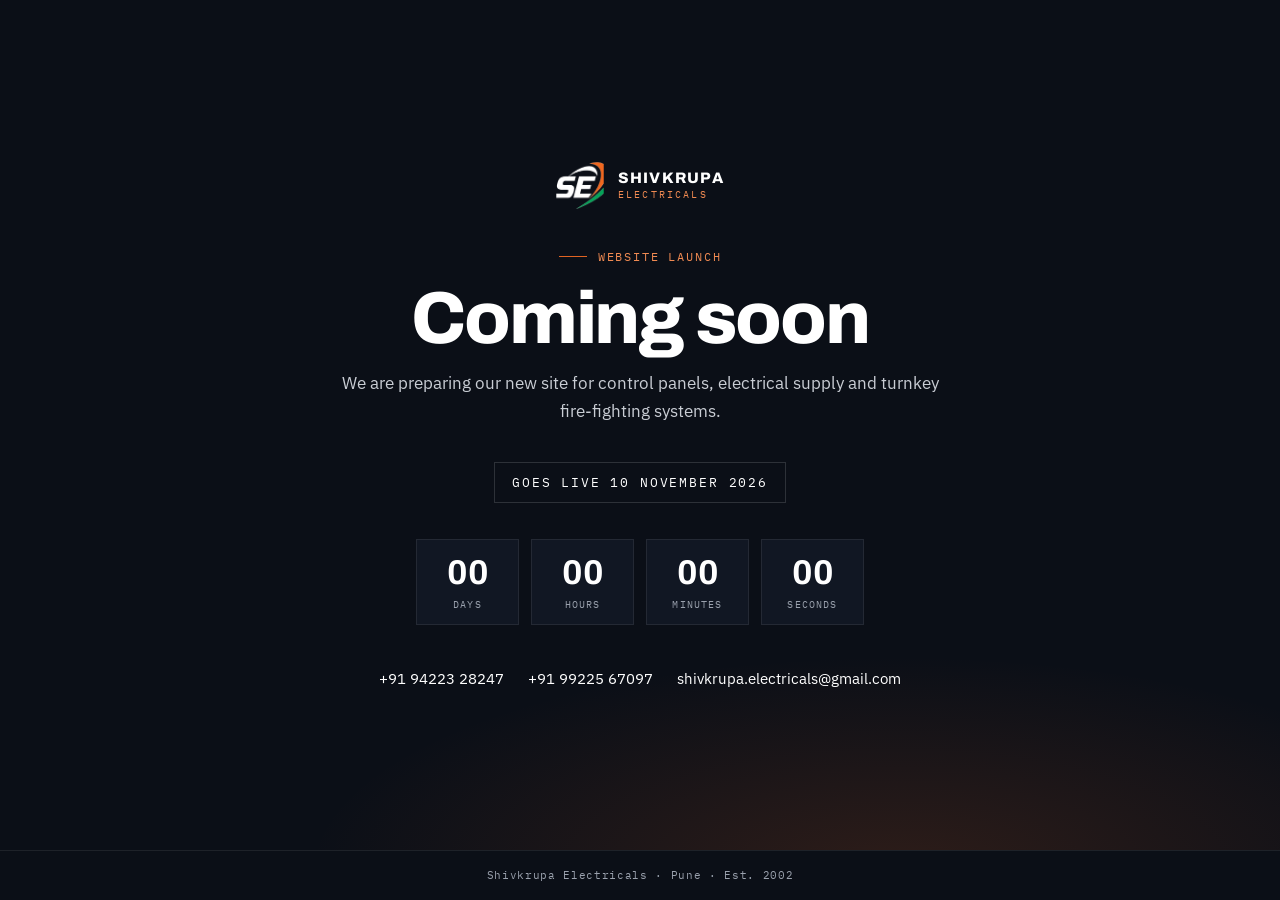
==== commit 66df8464: "Rename index2.html to index.html" ====
--- a/index.html
+++ b/index.html
@@ -3,394 +3,305 @@
 <head>
   <meta charset="UTF-8">
   <meta name="viewport" content="width=device-width, initial-scale=1.0">
-  <title>Shivkrupa Electricals | Control Panel Manufacturing, Electrical Supply & Fire-Fighting Systems</title>
-  <meta name="description" content="Shivkrupa Electricals designs and manufactures custom control panels (MCC, PCC, APFC, PLC, VFD), supplies genuine electrical goods from leading brands, and delivers turnkey fire-fighting systems.">
+  <title>Coming Soon | Shivkrupa Electricals</title>
+  <meta name="description" content="Shivkrupa Electricals website launches on 10 November 2026. Control panels, electrical supply and fire-fighting systems.">
   <meta name="theme-color" content="#0b0f17">
+  <meta name="robots" content="noindex, nofollow">
+
+  <!-- Strict no-cache: this page must never be stored -->
+  <meta http-equiv="Cache-Control" content="no-cache, no-store, must-revalidate, max-age=0, s-maxage=0">
+  <meta http-equiv="Pragma" content="no-cache">
+  <meta http-equiv="Expires" content="0">
+  <meta http-equiv="Surrogate-Control" content="no-store">
+
   <meta property="og:type" content="website">
-  <meta property="og:title" content="Shivkrupa Electricals | Control Panel Manufacturing, Electrical Supply & Fire-Fighting Systems">
-  <meta property="og:description" content="Shivkrupa Electricals designs and manufactures custom control panels (MCC, PCC, APFC, PLC, VFD), supplies genuine electrical goods from leading brands, and delivers turnkey fire-fighting systems.">
-  <meta property="og:image" content="assets/img/apfc-panel.jpg">
-  <link rel="icon" type="image/png" href="assets/logo-mark.png">
+  <meta property="og:title" content="Coming Soon | Shivkrupa Electricals">
+  <meta property="og:description" content="Our new website goes live on 10 November 2026.">
+
+  <link rel="icon" type="image/png" href="assets/logo-mark.png?v=20261110">
   <link rel="preconnect" href="https://fonts.googleapis.com">
   <link rel="preconnect" href="https://fonts.gstatic.com" crossorigin>
-  <link href="https://fonts.googleapis.com/css2?family=Archivo:wght@500;600;700;800&family=IBM+Plex+Mono:wght@400;500&family=IBM+Plex+Sans:wght@400;500;600&display=swap" rel="stylesheet">
-  <link rel="stylesheet" href="css/style.css">
-  <script>document.documentElement.classList.add("js");</script>
+  <link href="https://fonts.googleapis.com/css2?family=Archivo:wght@600;700;800&family=IBM+Plex+Mono:wght@400;500&family=IBM+Plex+Sans:wght@400;500;600&display=swap" rel="stylesheet">
+
+  <style>
+    :root {
+      --ink-950: #0b0f17;
+      --ink-900: #111723;
+      --ink-800: #1a2230;
+      --ink-400: #9aa1ad;
+      --ink-300: #c9cdd4;
+      --white: #ffffff;
+      --accent: #e06322;
+      --accent-on-dark: #f08a52;
+      --font-display: "Archivo", "Helvetica Neue", Arial, sans-serif;
+      --font-sans: "IBM Plex Sans", system-ui, sans-serif;
+      --font-mono: "IBM Plex Mono", ui-monospace, Menlo, monospace;
+    }
+
+    *, *::before, *::after { box-sizing: border-box; margin: 0; padding: 0; }
+
+    html, body { height: 100%; }
+
+    body {
+      min-height: 100vh;
+      min-height: 100dvh;
+      display: flex;
+      flex-direction: column;
+      font-family: var(--font-sans);
+      color: var(--ink-300);
+      background: var(--ink-950);
+      -webkit-font-smoothing: antialiased;
+      text-rendering: optimizeLegibility;
+    }
+
+    img { display: block; max-width: 100%; height: auto; }
+    a { color: inherit; text-decoration: none; }
+    :focus-visible { outline: 2px solid var(--accent); outline-offset: 3px; }
+
+    .page {
+      flex: 1;
+      display: flex;
+      flex-direction: column;
+      justify-content: center;
+      padding: clamp(1.5rem, 4vw, 3rem) clamp(1.25rem, 4vw, 2.5rem);
+      position: relative;
+      overflow: hidden;
+    }
+
+    .page::before {
+      content: "";
+      position: absolute;
+      inset: auto -20% -30% 20%;
+      height: 55%;
+      background: radial-gradient(ellipse at center, rgba(224, 99, 34, 0.16), transparent 65%);
+      pointer-events: none;
+    }
+
+    .wrap {
+      position: relative;
+      width: min(720px, 100%);
+      margin: 0 auto;
+      text-align: center;
+    }
+
+    .brand {
+      display: flex;
+      align-items: center;
+      justify-content: center;
+      gap: 0.85rem;
+      width: 100%;
+      margin-bottom: 2.5rem;
+    }
+
+    .brand img {
+      width: 48px;
+      height: 48px;
+      object-fit: contain;
+    }
+
+    .brand-text { text-align: left; line-height: 1.05; }
+    .brand-name {
+      display: block;
+      font-family: var(--font-display);
+      font-weight: 800;
+      letter-spacing: 0.08em;
+      font-size: 0.95rem;
+      color: var(--white);
+    }
+    .brand-sub {
+      display: block;
+      font-family: var(--font-mono);
+      font-size: 0.62rem;
+      letter-spacing: 0.22em;
+      color: var(--accent-on-dark);
+      margin-top: 0.2rem;
+    }
+
+    .eyebrow {
+      display: flex;
+      align-items: center;
+      justify-content: center;
+      gap: 0.7rem;
+      width: 100%;
+      font-family: var(--font-mono);
+      font-size: 0.72rem;
+      letter-spacing: 0.16em;
+      text-transform: uppercase;
+      color: var(--accent-on-dark);
+      margin-bottom: 1.25rem;
+    }
+
+    .eyebrow::before {
+      content: "";
+      width: 1.75rem;
+      height: 1px;
+      background: var(--accent);
+    }
+
+    h1 {
+      font-family: var(--font-display);
+      font-weight: 800;
+      font-size: clamp(2.6rem, 8vw, 4.6rem);
+      line-height: 0.95;
+      letter-spacing: -0.03em;
+      color: var(--white);
+      margin-bottom: 1rem;
+    }
+
+    .lead {
+      font-size: 1.05rem;
+      line-height: 1.65;
+      max-width: 38rem;
+      margin: 0 auto 2.25rem;
+    }
+
+    .date {
+      display: inline-block;
+      font-family: var(--font-mono);
+      font-size: 0.82rem;
+      letter-spacing: 0.14em;
+      text-transform: uppercase;
+      color: var(--white);
+      border: 1px solid rgba(255, 255, 255, 0.14);
+      padding: 0.7rem 1.1rem;
+      margin: 0 auto 2.25rem;
+    }
+
+    .countdown {
+      display: grid;
+      grid-template-columns: repeat(4, minmax(0, 1fr));
+      gap: 0.75rem;
+      max-width: 28rem;
+      margin: 0 auto 2.75rem;
+    }
+
+    .unit {
+      background: var(--ink-900);
+      border: 1px solid rgba(255, 255, 255, 0.08);
+      padding: 1rem 0.4rem 0.85rem;
+    }
+
+    .unit strong {
+      display: block;
+      font-family: var(--font-display);
+      font-size: clamp(1.6rem, 5vw, 2.15rem);
+      color: var(--white);
+      line-height: 1;
+      font-variant-numeric: tabular-nums;
+    }
+
+    .unit span {
+      display: block;
+      margin-top: 0.45rem;
+      font-family: var(--font-mono);
+      font-size: 0.62rem;
+      letter-spacing: 0.12em;
+      text-transform: uppercase;
+      color: var(--ink-400);
+    }
+
+    .contacts {
+      display: flex;
+      flex-wrap: wrap;
+      justify-content: center;
+      gap: 0.75rem 1.5rem;
+      font-size: 0.92rem;
+    }
+
+    .contacts a { color: var(--white); transition: color 0.2s ease; }
+    .contacts a:hover { color: var(--accent-on-dark); }
+
+    footer {
+      padding: 1.1rem var(--gutter, 1.25rem);
+      text-align: center;
+      font-family: var(--font-mono);
+      font-size: 0.7rem;
+      letter-spacing: 0.06em;
+      color: var(--ink-400);
+      border-top: 1px solid rgba(255, 255, 255, 0.08);
+    }
+
+    @media (max-width: 520px) {
+      .countdown { gap: 0.5rem; }
+      .unit { padding: 0.85rem 0.25rem 0.7rem; }
+      .contacts { flex-direction: column; gap: 0.55rem; }
+    }
+  </style>
+
+  <script>
+    /* PAGE_VERSION: bump this string whenever this file changes */
+    window.SK_PAGE_VERSION = "2026-11-10-cs-2";
+
+    (function () {
+      if ("serviceWorker" in navigator) {
+        navigator.serviceWorker.getRegistrations().then(function (regs) {
+          regs.forEach(function (r) { r.unregister(); });
+        });
+      }
+      if (window.caches) {
+        caches.keys().then(function (keys) {
+          keys.forEach(function (k) { caches.delete(k); });
+        });
+      }
+      window.addEventListener("pageshow", function (e) {
+        if (e.persisted) location.reload();
+      });
+    })();
+  </script>
 </head>
 <body>
-
-  <div class="topbar">
-    <div class="container topbar-inner">
-      <div class="topbar-links">
-        <a href="tel:+919422328247"><svg viewBox="0 0 24 24" aria-hidden="true"><path d="M6.62 10.79a15.05 15.05 0 006.59 6.59l2.2-2.2a1 1 0 011.01-.24c1.12.37 2.33.57 3.58.57a1 1 0 011 1V20a1 1 0 01-1 1A17 17 0 013 4a1 1 0 011-1h3.5a1 1 0 011 1c0 1.25.2 2.46.57 3.58a1 1 0 01-.24 1.01l-2.21 2.2z"/></svg>+91 94223 28247</a>
-        <a href="tel:+919922567097"><svg viewBox="0 0 24 24" aria-hidden="true"><path d="M6.62 10.79a15.05 15.05 0 006.59 6.59l2.2-2.2a1 1 0 011.01-.24c1.12.37 2.33.57 3.58.57a1 1 0 011 1V20a1 1 0 01-1 1A17 17 0 013 4a1 1 0 011-1h3.5a1 1 0 011 1c0 1.25.2 2.46.57 3.58a1 1 0 01-.24 1.01l-2.21 2.2z"/></svg>+91 99225 67097</a>
-        <a href="mailto:shivkrupa.electricals@gmail.com"><svg viewBox="0 0 24 24" aria-hidden="true"><path d="M20 4H4a2 2 0 00-2 2v12a2 2 0 002 2h16a2 2 0 002-2V6a2 2 0 00-2-2zm0 4l-8 5-8-5V6l8 5 8-5v2z"/></svg>shivkrupa.electricals@gmail.com</a>
-      </div>
-      <span class="topbar-note">Driven by your wishes, powered by our expertise</span>
-    </div>
-  </div>
-
-  <header class="site-header">
-    <div class="container nav-bar">
-      <a href="index.html" class="brand" aria-label="Shivkrupa Electricals, home">
-        <img src="assets/logo-mark.png" alt="" class="brand-mark" width="42" height="42">
+  <main class="page">
+    <div class="wrap">
+      <div class="brand">
+        <img src="assets/logo-mark-light.png?v=20261110" alt="Shivkrupa Electricals">
         <span class="brand-text">
           <span class="brand-name">SHIVKRUPA</span>
           <span class="brand-sub">ELECTRICALS</span>
         </span>
-      </a>
-
-      <nav class="site-nav" id="siteNav" aria-label="Main">
-        <a href="index.html" class="nav-link active" aria-current="page">Home</a>
-        <a href="about.html" class="nav-link">About</a>
-        <a href="products.html" class="nav-link">Control Panels</a>
-        <a href="services.html" class="nav-link">Services</a>
-        <a href="brands.html" class="nav-link">Brands</a>
-        <a href="clients.html" class="nav-link">Clients</a>
-        <a href="contact.html" class="nav-link">Contact</a>
-      </nav>
-
-      <div class="nav-actions">
-        <a href="contact.html" class="btn btn-primary btn-sm">Request a quote</a>
-        <button class="hamburger" id="hamburger" type="button" aria-label="Open menu" aria-expanded="false" aria-controls="siteNav">
-          <svg viewBox="0 0 24 24" fill="none" stroke="currentColor" stroke-width="1.8" stroke-linecap="round" aria-hidden="true"><path d="M3 7h18M3 12h18M3 17h18"/></svg>
-        </button>
+      </div>
+
+      <p class="eyebrow">Website launch</p>
+      <h1>Coming soon</h1>
+      <p class="lead">We are preparing our new site for control panels, electrical supply and turnkey fire-fighting systems.</p>
+      <p class="date">Goes live 10 November 2026</p>
+
+      <div class="countdown" aria-label="Time remaining until launch">
+        <div class="unit"><strong id="d">00</strong><span>Days</span></div>
+        <div class="unit"><strong id="h">00</strong><span>Hours</span></div>
+        <div class="unit"><strong id="m">00</strong><span>Minutes</span></div>
+        <div class="unit"><strong id="s">00</strong><span>Seconds</span></div>
+      </div>
+
+      <div class="contacts">
+        <a href="tel:+919422328247">+91 94223 28247</a>
+        <a href="tel:+919922567097">+91 99225 67097</a>
+        <a href="mailto:shivkrupa.electricals@gmail.com">shivkrupa.electricals@gmail.com</a>
       </div>
     </div>
-  </header>
-
-  <main id="main">
-    <section class="hero">
-      <div class="container hero-grid">
-        <div class="hero-copy on-dark">
-          <span class="eyebrow"><span class="eyebrow-idx">SE</span>Control panels &middot; Electrical supply &middot; Fire-fighting</span>
-          <h1>The power behind every system <em>starts here.</em></h1>
-          <p class="lead">Shivkrupa Electricals designs and builds custom control panels, supplies genuine electrical goods from India's leading manufacturers, and delivers turnkey fire-fighting systems for industrial and commercial clients.</p>
-          <div class="btn-row">
-            <a href="services.html" class="btn btn-primary btn-lg">Explore services <svg viewBox="0 0 24 24" fill="none" stroke="currentColor" stroke-width="1.8" aria-hidden="true"><path d="M4 12h15M13 6l6 6-6 6"/></svg></a>
-            
-          </div>
-        </div>
-
-        <figure class="hero-figure">
-          <div class="frame">
-            <img src="assets/img/apfc-panel.jpg" alt="APFC panel interior with capacitor bank, switching contactors and MCCB incomer" width="985" height="1400" fetchpriority="high">
-            <span class="frame-tag">From our workshop</span>
-            <div class="frame-inset">
-              <img src="assets/img/door-wiring.jpg" alt="Panel door wiring behind a multifunction meter" width="788" height="1400" loading="lazy" style="object-position:50% 45%">
-            </div>
-          </div>
-          <figcaption class="figcap"><b>Fig. 01</b><span>APFC panel with capacitor bank, switching contactors and MCCB incomer. Inset: door wiring behind the meter.</span></figcaption>
-        </figure>
-      </div>
-
-      <div class="container">
-        <div class="hero-facts" aria-label="Company highlights">
-          <div class="hero-stats-card">
-            <div class="hero-stat">
-              <span class="hero-stat-num">24+</span>
-              <span class="hero-stat-label">Years Experience</span>
-            </div>
-            <div class="hero-stat-divider" aria-hidden="true"></div>
-            <div class="hero-stat">
-              <span class="hero-stat-num">500+</span>
-              <span class="hero-stat-label">Clients</span>
-            </div>
-          </div>
-        </div>
-      </div>
-    </section>
-
-    <section class="logo-strip is-clients" aria-label="Clients we serve">
-      
-    </section>
-
-    <section class="section">
-      <div class="container">
-        <div class="section-head reveal">
-          <div>
-            <span class="eyebrow"><span class="eyebrow-idx">01</span>What we do</span>
-            <h2>Three divisions, one accountable team.</h2>
-          </div>
-          <p class="lead">We serve with reliability, safety and precision, from a single component to a fully commissioned panel.</p>
-        </div>
-
-        <div class="divisions reveal">
-          <article class="division">
-            <span class="division-num">01 / Supply</span>
-            <h3>Supply of electrical goods</h3>
-            <p>Cables and wires, lighting solutions and electrical equipment: a wide range of components from certified manufacturers.</p>
-            <ul class="division-list">
-              <li>Copper &amp; armoured cables</li>
-              <li>Switches, sockets &amp; MCBs</li>
-              <li>Circuit breakers &amp; relays</li>
-              <li>Earthing materials</li>
-            </ul>
-            
-          </article>
-
-          <article class="division">
-            <span class="division-num">02 / Turnkey</span>
-            <h3>Fire-fighting systems, turnkey</h3>
-            <p>Expert design and consultation for fire-fighting systems tailored to each site, with professional installation through to handover.</p>
-            <ul class="division-list">
-              <li>Design &amp; consultation</li>
-              <li>Fire detection &amp; alarm</li>
-              <li>Suppression systems</li>
-              <li>Maintenance &amp; support</li>
-            </ul>
-            
-          </article>
-
-          <article class="division">
-            <span class="division-num">03 / Manufacturing</span>
-            <h3>Control panel manufacturing</h3>
-            <p>Custom control panels designed and built to client requirements, including PLC and VFD panels that automate industrial processes.</p>
-            <ul class="division-list">
-              <li>MCC, PCC &amp; APFC panels</li>
-              <li>PLC &amp; VFD automation</li>
-              <li>Busbar &amp; distribution boards</li>
-              <li>Testing before dispatch</li>
-            </ul>
-            
-          </article>
-        </div>
-      </div>
-    </section>
-
-    <section class="section section-paper">
-      <div class="container split">
-        <div class="photo-pair reveal">
-          <figure>
-            <div class="ph"><img src="assets/img/starter-section.jpg" alt="Starter section with MCCB incomer, contactors and overload relays" width="788" height="1400" loading="lazy"></div>
-            <figcaption class="figcap"><b>Fig. 02</b><span>Starter section: MCCB incomer, contactors, overload relays.</span></figcaption>
-          </figure>
-          <figure>
-            <div class="ph"><img src="assets/img/breaker-detail.jpg" alt="MCCB incomer with MCB protection and contactors" width="788" height="1400" loading="lazy"></div>
-            <figcaption class="figcap"><b>Fig. 03</b><span>MCCB incomer with MCB step protection.</span></figcaption>
-          </figure>
-        </div>
-
-        <div class="reveal">
-          <span class="eyebrow"><span class="eyebrow-idx">02</span>About us</span>
-          <h2>Driven by your wishes, powered by our expertise.</h2>
-          <div class="prose" style="margin:1.5rem 0 2rem">
-            <p>Shivkrupa Electricals is a trusted provider of electrical products and services, serving industrial and commercial clients with reliability and professionalism. We offer a complete range of electrical sales, installation and maintenance solutions designed to support smooth and efficient operations.</p>
-            <p>Our commitment to safety, reliability and innovation means our products meet the highest industry standards, <strong>backed by dependable support and timely service.</strong></p>
-          </div>
-          <div class="btn-row">
-            
-          </div>
-        </div>
-      </div>
-    </section>
-
-    <section class="section">
-      <div class="container">
-        <div class="section-head reveal">
-          <div>
-            <span class="eyebrow"><span class="eyebrow-idx">03</span>Control panels</span>
-            <h2>Engineered panels, built to your requirement.</h2>
-          </div>
-          <div>
-            <p class="lead" style="margin-bottom:1.25rem">Precision-built for efficiency, durability and compliance with industry standards.</p>
-            <a href="products.html" class="text-link">All 8 panel lines <svg viewBox="0 0 24 24" fill="none" stroke="currentColor" stroke-width="1.8" aria-hidden="true"><path d="M4 12h15M13 6l6 6-6 6"/></svg></a>
-          </div>
-        </div>
-
-        <div class="products-grid">
-          <article class="product-card reveal">
-            <a href="products.html#mcc" class="product-media">
-              <img src="assets/img/mcc-panel.jpg" alt="MCC panel with rows of motor starter feeders" width="676" height="1200" loading="lazy">
-              <span class="product-code">MCC</span>
-            </a>
-            <span class="product-cat">Motor control</span>
-            <h3>MCC (Motor Control Center) panels</h3>
-            <p>Smooth motor starting, monitoring and protection with DOL, star-delta, soft starter and VFD feeders.</p>
-          </article>
-
-          <article class="product-card reveal">
-            <a href="products.html#apfc" class="product-media">
-              <img src="assets/img/apfc-panel-full.jpg" alt="APFC panel with capacitor bank and contactor stages" width="1011" height="1400" loading="lazy">
-              <span class="product-code">APFC</span>
-            </a>
-            <span class="product-cat">Power factor control</span>
-            <h3>APFC (Automatic Power Factor Control) panels</h3>
-            <p>Maintains target power factor automatically, cuts reactive losses and avoids utility penalties.</p>
-          </article>
-
-          <article class="product-card reveal">
-            <a href="products.html#vfd" class="product-media">
-              <img src="assets/img/vfd-drives.jpg" alt="VFD panel with three variable frequency drives mounted on the back plate" width="1280" height="720" loading="lazy">
-              <span class="product-code">VFD</span>
-            </a>
-            <span class="product-cat">Variable frequency drives</span>
-            <h3>VFD (Variable Frequency Drive) panels</h3>
-            <p>Speed control for motors, pumps and fans, reducing electrical stress and energy consumption.</p>
-          </article>
-        </div>
-      </div>
-    </section>
-
-    <section class="section section-dark on-dark">
-      <div class="container">
-        <div class="section-head reveal">
-          <div>
-            <span class="eyebrow"><span class="eyebrow-idx">04</span>How we work</span>
-            <h2>From single-line diagram to site erection.</h2>
-          </div>
-          <p class="lead">Every panel follows the same disciplined path, so what leaves our workshop is ready for trouble-free, long-term operation.</p>
-        </div>
-
-        <div class="process">
-          <div class="process-step reveal">
-            <div class="ph"><img src="assets/img/control-desk.jpg" alt="Control panel front laid out with push-buttons, indication lamps and emergency stop" width="973" height="1400" loading="lazy"></div>
-            <span class="process-step-num">STEP 01</span>
-            <h3>Design &amp; engineering</h3>
-            <p>Single-line schematics, component ratings and layout plans tailored to the exact requirement.</p>
-          </div>
-          <div class="process-step reveal">
-            <div class="ph"><img src="assets/img/apfc-wiring.jpg" alt="Panel on an orange mounting plate during assembly" width="1341" height="1400" loading="lazy"></div>
-            <span class="process-step-num">STEP 02</span>
-            <h3>Fabrication &amp; assembly</h3>
-            <p>Structural fabrication, mounting plates and component assembly by skilled technicians.</p>
-          </div>
-          <div class="process-step reveal">
-            <div class="ph"><img src="assets/img/terminal-wiring.jpg" alt="Ferruled, colour-coded wiring on terminal blocks inside cable trunking" width="788" height="1400" loading="lazy"></div>
-            <span class="process-step-num">STEP 03</span>
-            <h3>Wiring &amp; ferruling</h3>
-            <p>Precise, clean wiring routed through trunking with ferrules and colour-coded phases.</p>
-          </div>
-          <div class="process-step reveal">
-            <div class="ph"><img src="assets/img/dispatch-panel.jpg" alt="Finished panel wrapped and ready for dispatch" width="1194" height="1400" loading="lazy"></div>
-            <span class="process-step-num">STEP 04</span>
-            <h3>Testing, dispatch &amp; erection</h3>
-            <p>Rigorous testing and troubleshooting, then on-site installation and erection.</p>
-          </div>
-        </div>
-      </div>
-    </section>
-
-    <section class="section section-paper">
-      <div class="container">
-        <div class="section-head reveal">
-          <div>
-            <span class="eyebrow"><span class="eyebrow-idx">05</span>Workshop</span>
-            <h2>Real panels, built by our team.</h2>
-          </div>
-          <p class="lead">A look inside recent work: APFC, VFD, MCC and control panels on the bench and ready for site. Tap any photo to enlarge.</p>
-        </div>
-
-        <div class="gallery reveal">
-          <button type="button" class="gallery-item g-a" data-lightbox data-caption="Finished panel: multifunction meter, indication lamps and eight feeder indicators">
-            <img src="assets/img/feeder-panel.jpg" alt="Finished blue control panel on a base frame" loading="lazy">
-            <figcaption>Finished panel, ready for testing</figcaption>
-          </button>
-          <button type="button" class="gallery-item g-b" data-lightbox data-caption="VFD panel: three drives above contactors, relays and MCB protection">
-            <img src="assets/img/vfd-panel.jpg" alt="VFD panel interior with three drives" loading="lazy" style="object-position:50% 30%">
-            <figcaption>VFD panel interior</figcaption>
-          </button>
-          <button type="button" class="gallery-item g-c" data-lightbox data-caption="Door wiring: multifunction meter and indication lamps routed in cable trunking">
-            <img src="assets/img/door-wiring-wide.jpg" alt="Panel door internal wiring" loading="lazy" style="object-position:50% 40%">
-            <figcaption>Door wiring and metering</figcaption>
-          </button>
-          <button type="button" class="gallery-item g-d" data-lightbox data-caption="Panel line-up with colour-coded copper busbars">
-            <img src="assets/img/busbar-panel.jpg" alt="Panel line-up with busbars" loading="lazy">
-            <figcaption>Busbar section</figcaption>
-          </button>
-          <button type="button" class="gallery-item g-e" data-lightbox data-caption="Floor-standing panels with digital controllers, on castors">
-            <img src="assets/img/floor-panels.jpg" alt="Two floor-standing panels" loading="lazy" style="object-position:50% 30%">
-            <figcaption>Floor-standing panels</figcaption>
-          </button>
-        </div>
-      </div>
-    </section>
-
-    <section class="feature-band">
-      <div class="feature-band-media">
-        <img src="assets/img/control-wiring.jpg" alt="Genuine branded MCBs and relays wired into a control panel" width="1280" height="720" loading="lazy">
-      </div>
-      <div class="feature-band-body on-dark reveal">
-        <span class="eyebrow"><span class="eyebrow-idx">06</span>Genuine components</span>
-        <h2>Built only with brands you already trust.</h2>
-        <p>Every component in our panels, and everything we supply directly, is authentic and factory-tested: Schneider Electric, Siemens, Lauritz Knudsen, Polycab, C&amp;S Electric and more.</p>
-        <div class="btn-row">
-         
-        </div>
-      </div>
-    </section>
-
-  <section class="cta">
-    <div class="cta-media" aria-hidden="true"><img src="assets/img/vfd-drives.jpg" alt="" loading="lazy"></div>
-    <div class="container cta-inner on-dark">
-      <div>
-        <span class="eyebrow"><span class="eyebrow-idx">RFQ</span>Direct engineering enquiries</span>
-        <h2>Need a custom control panel or a turnkey solution?</h2>
-        <p>Share your requirement, load details or single-line diagram. Our engineering team will come back with a design and a competitive quotation.</p>
-      </div>
-      <div class="btn-row">
-        <a href="contact.html" class="btn btn-primary btn-lg">Request quotation <svg viewBox="0 0 24 24" fill="none" stroke="currentColor" stroke-width="1.8" aria-hidden="true"><path d="M4 12h15M13 6l6 6-6 6"/></svg></a>
-        <a href="tel:+919422328247" class="btn btn-line-light btn-lg">Call +91 94223 28247</a>
-      </div>
-    </div>
-  </section>
   </main>
 
-  <footer class="site-footer">
-    <div class="container footer-grid">
-      <div class="footer-brand">
-        <a href="index.html" class="brand" aria-label="Shivkrupa Electricals, home">
-          <img src="assets/logo-mark-light.png" alt="" class="brand-mark" width="42" height="42" loading="lazy">
-          <span class="brand-text">
-            <span class="brand-name">SHIVKRUPA</span>
-            <span class="brand-sub">ELECTRICALS</span>
-          </span>
-        </a>
-        <p>Custom control panels, genuine electrical goods and turnkey fire-fighting systems for industrial and commercial clients.</p>
-      </div>
-
-      <div class="footer-col">
-        <h4>Company</h4>
-        <ul>
-          <li><a href="about.html">About us</a></li>
-          <li><a href="services.html">Services</a></li>
-          <li><a href="brands.html">Brand partners</a></li>
-          <li><a href="clients.html">Our clients</a></li>
-          <li><a href="contact.html">Contact &amp; quotations</a></li>
-        </ul>
-      </div>
-
-      <div class="footer-col">
-        <h4>Control panels</h4>
-        <ul>
-          <li><a href="products.html#mcc">MCC panels</a></li>
-          <li><a href="products.html#pcc">PCC panels</a></li>
-          <li><a href="products.html#apfc">APFC panels</a></li>
-          <li><a href="products.html#plc">PLC &amp; automation</a></li>
-          <li><a href="products.html#vfd">VFD panels</a></li>
-          <li><a href="products.html#busbar">Busbar trunking</a></li>
-        </ul>
-      </div>
-
-      <div class="footer-col">
-        <h4>Direct contact</h4>
-        <ul>
-          <li><a href="tel:+919422328247">+91 94223 28247</a></li>
-          <li><a href="tel:+919922567097">+91 99225 67097</a></li>
-          <li><a href="mailto:shivkrupa.electricals@gmail.com">shivkrupa.electricals@gmail.com</a></li>
-          <li><a href="https://wa.me/919422328247" target="_blank" rel="noopener">WhatsApp us</a></li>
-        </ul>
-      </div>
-    </div>
-
-    <div class="footer-bottom">
-      <div class="container footer-bottom-inner">
-        <span>&copy; 2026 Shivkrupa Electricals. All rights reserved.</span>
-        <span>The power behind every system starts here.</span>
-      </div>
-    </div>
-  </footer>
-
-  <script src="js/main.js" defer></script>
+  <footer>Shivkrupa Electricals · Pune · Est. 2002</footer>
+
+  <script>
+    (function () {
+      var target = new Date("2026-11-10T00:00:00+05:30").getTime();
+      var ids = ["d", "h", "m", "s"];
+      function pad(n) { return n < 10 ? "0" + n : String(n); }
+      function tick() {
+        var diff = Math.max(0, target - Date.now());
+        var day = Math.floor(diff / 86400000);
+        var hr = Math.floor((diff % 86400000) / 3600000);
+        var min = Math.floor((diff % 3600000) / 60000);
+        var sec = Math.floor((diff % 60000) / 1000);
+        var vals = [pad(day), pad(hr), pad(min), pad(sec)];
+        for (var i = 0; i < 4; i++) {
+          var el = document.getElementById(ids[i]);
+          if (el) el.textContent = vals[i];
+        }
+      }
+      tick();
+      setInterval(tick, 1000);
+    })();
+  </script>
 </body>
 </html>
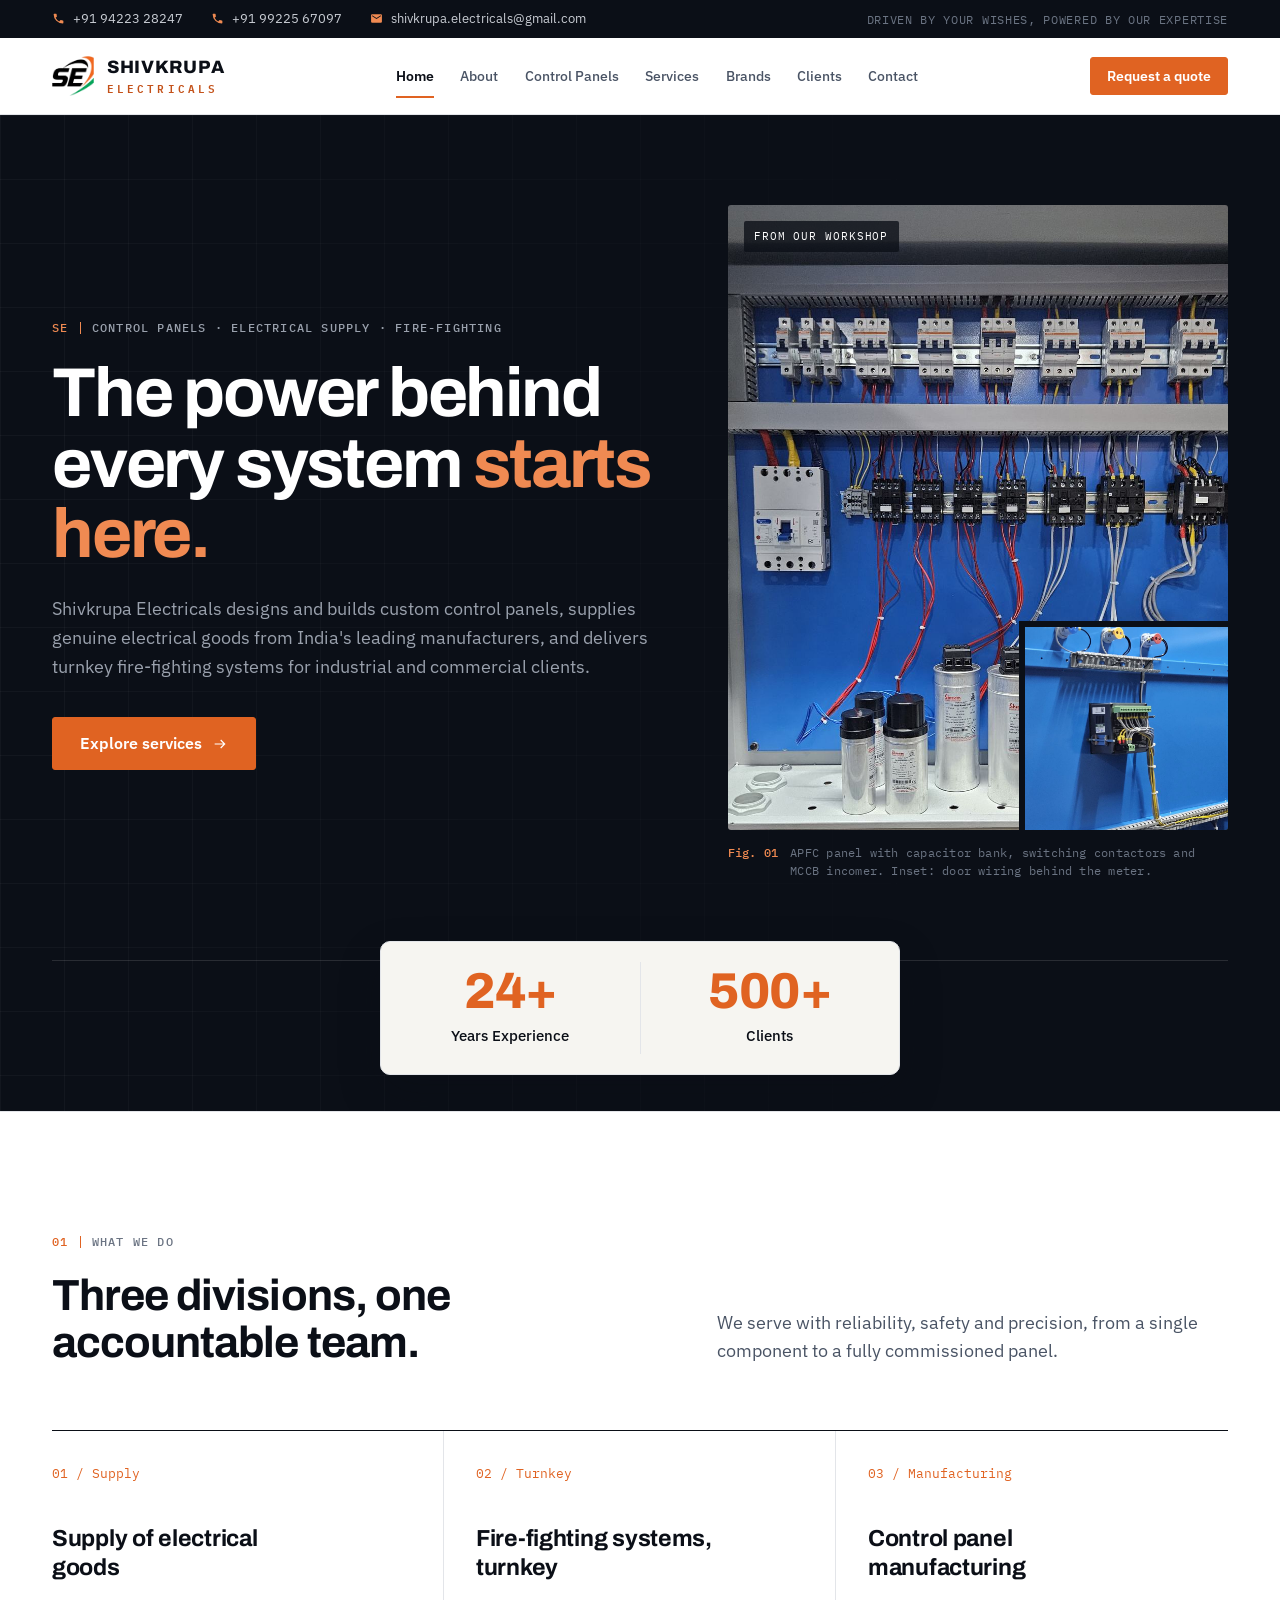
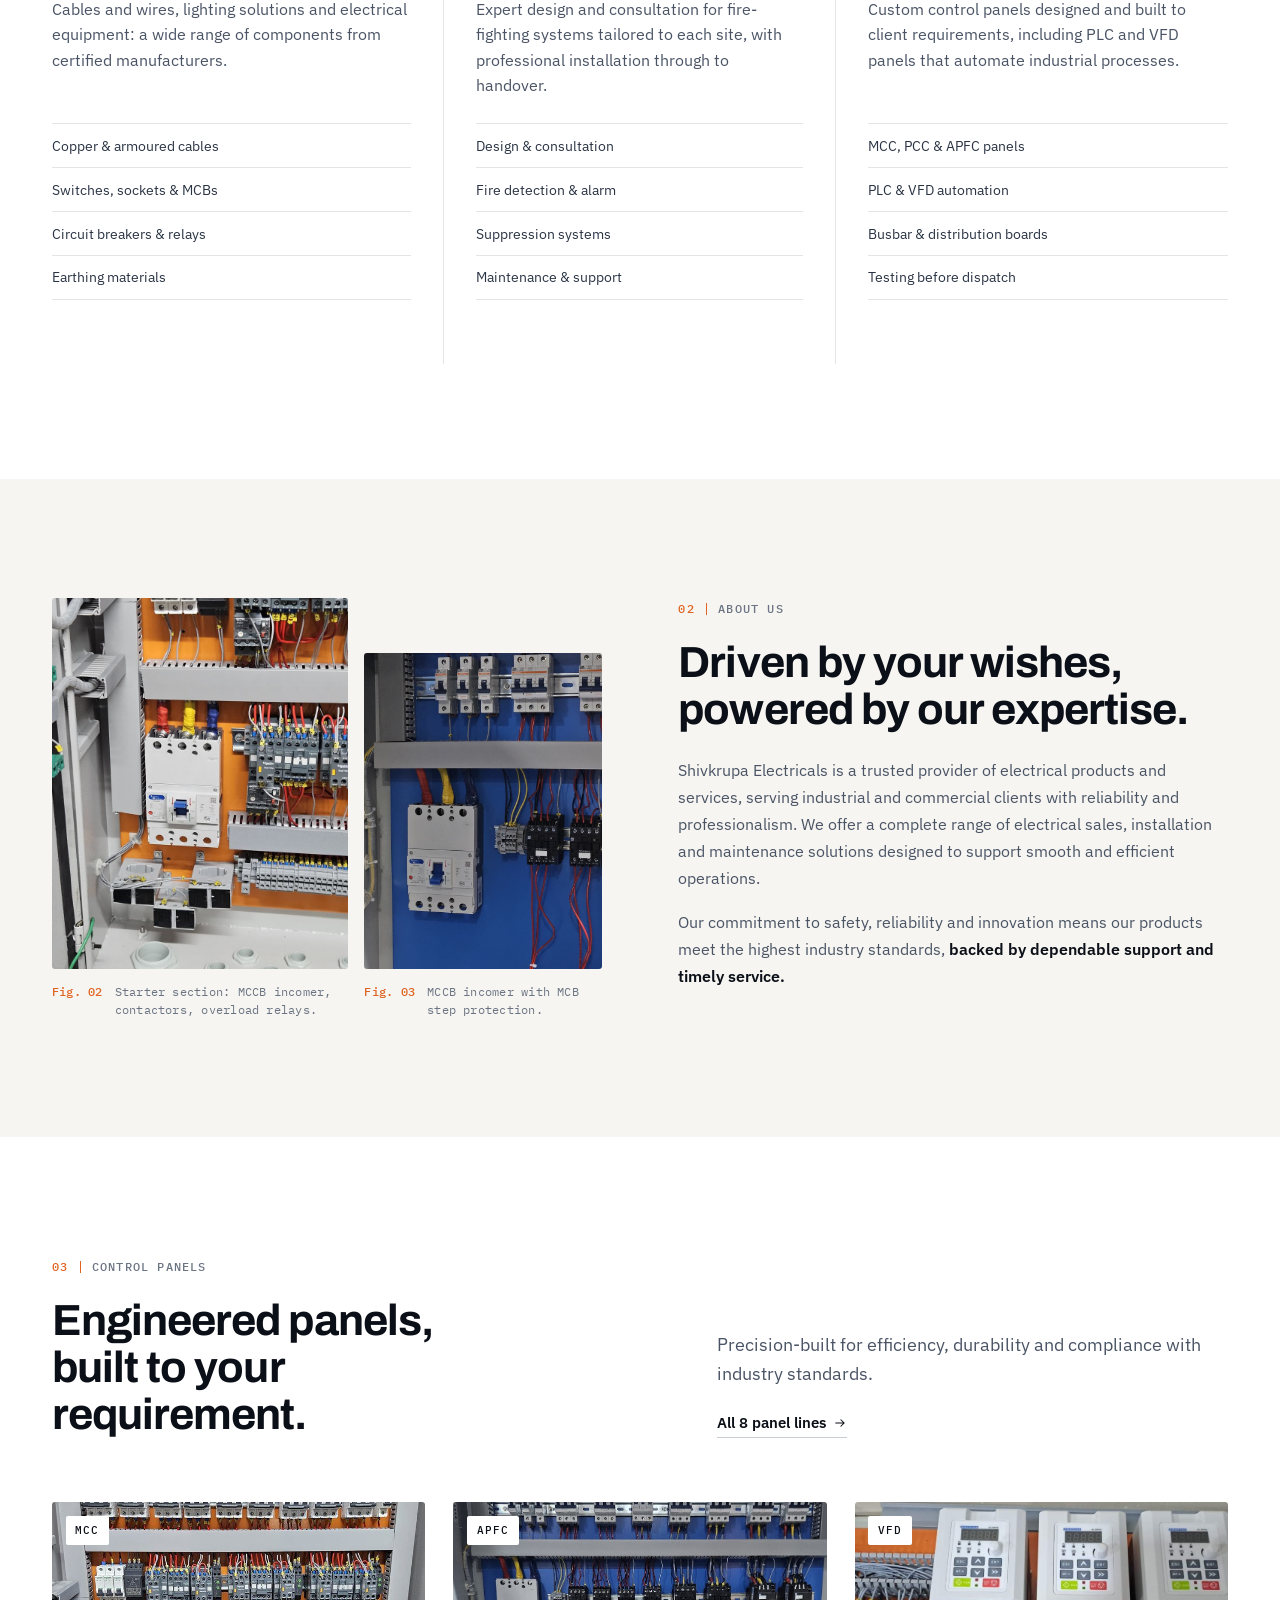
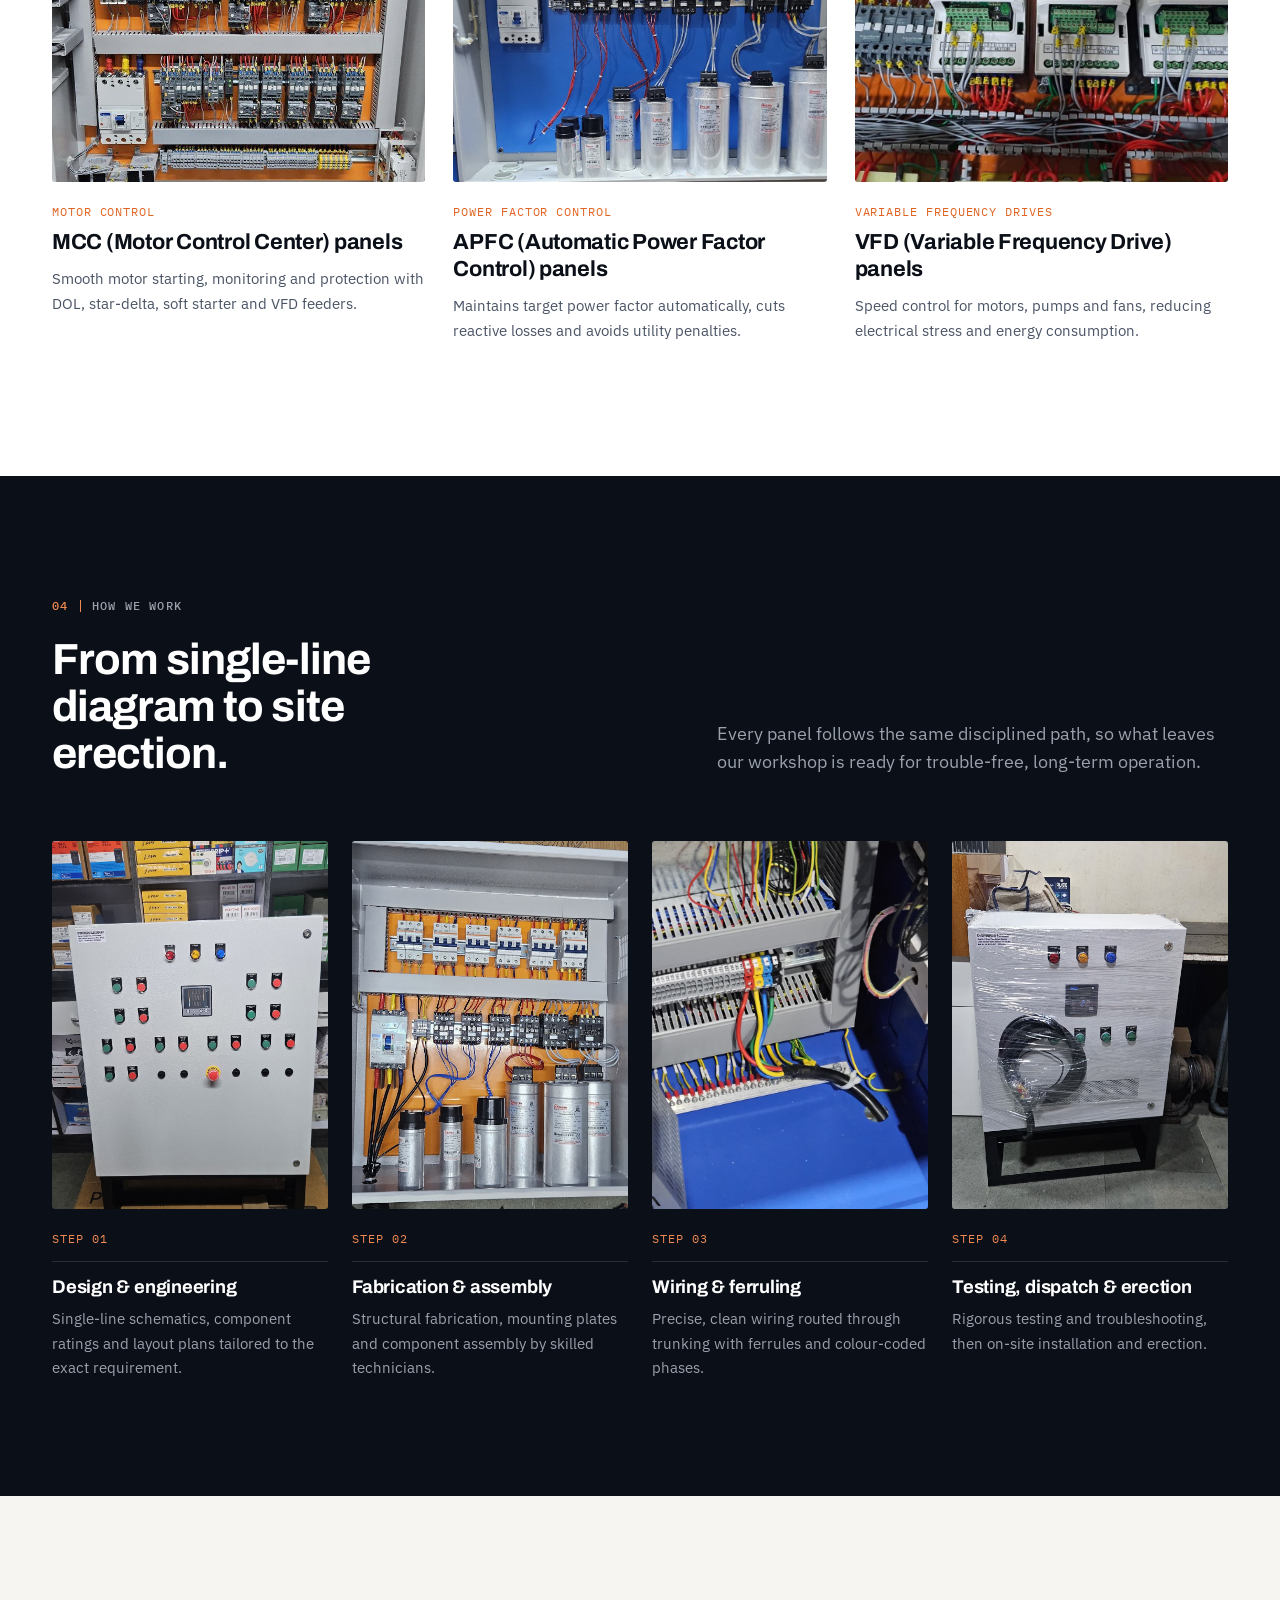
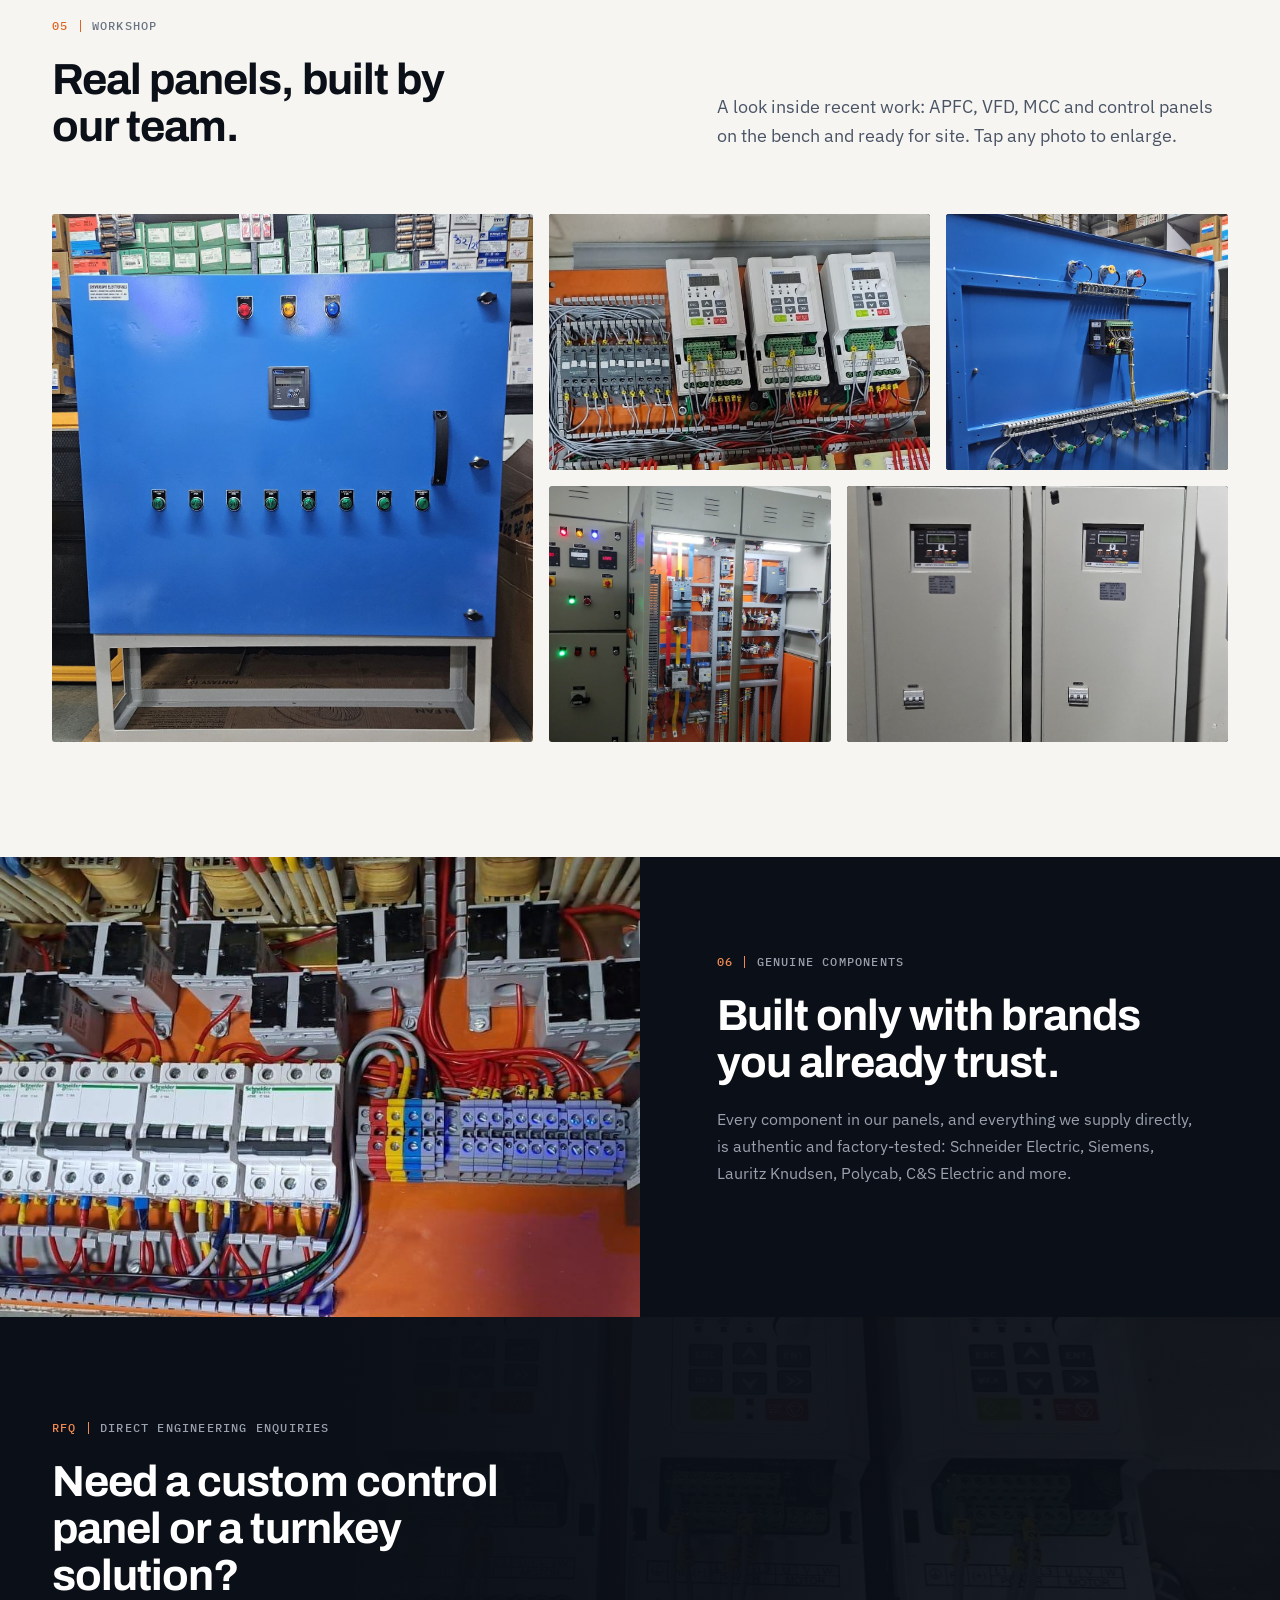
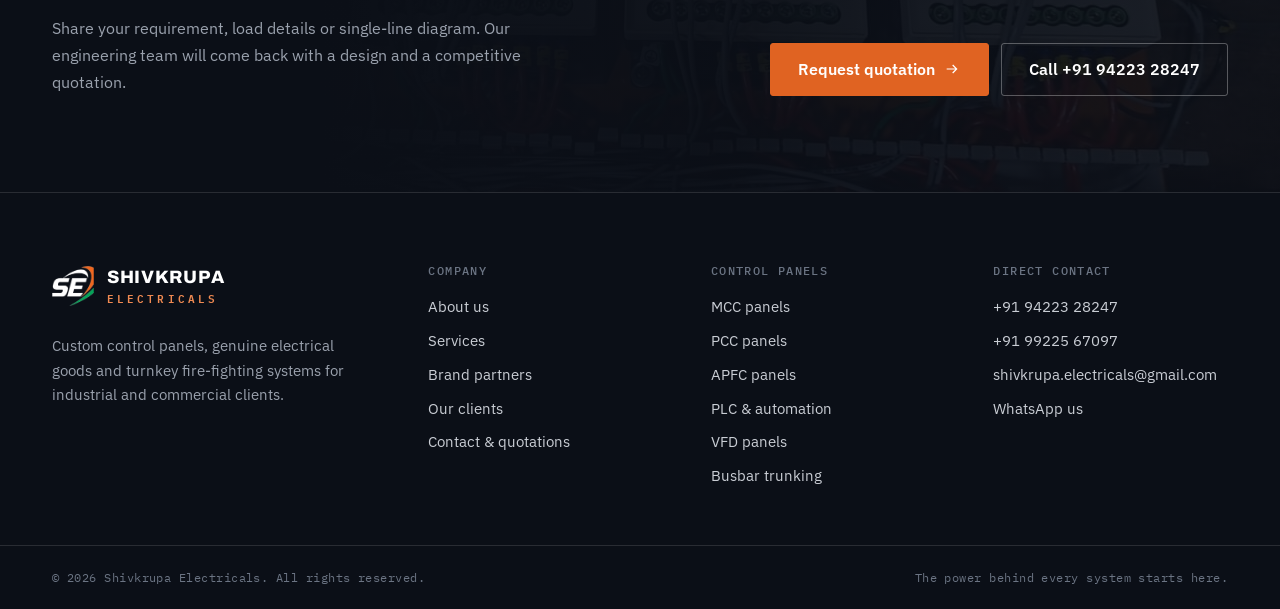
==== commit e3a711ff: "Rename index3.html to index.html" ====
--- a/index.html
+++ b/index.html
@@ -3,305 +3,406 @@
 <head>
   <meta charset="UTF-8">
   <meta name="viewport" content="width=device-width, initial-scale=1.0">
-  <title>Coming Soon | Shivkrupa Electricals</title>
-  <meta name="description" content="Shivkrupa Electricals website launches on 10 November 2026. Control panels, electrical supply and fire-fighting systems.">
+  <title>Shivkrupa Electricals | Control Panel Manufacturing, Electrical Supply & Fire-Fighting Systems</title>
+  <meta name="description" content="Shivkrupa Electricals designs and manufactures custom control panels (MCC, PCC, APFC, PLC, VFD), supplies genuine electrical goods from leading brands, and delivers turnkey fire-fighting systems.">
   <meta name="theme-color" content="#0b0f17">
-  <meta name="robots" content="noindex, nofollow">
-
-  <!-- Strict no-cache: this page must never be stored -->
-  <meta http-equiv="Cache-Control" content="no-cache, no-store, must-revalidate, max-age=0, s-maxage=0">
-  <meta http-equiv="Pragma" content="no-cache">
-  <meta http-equiv="Expires" content="0">
-  <meta http-equiv="Surrogate-Control" content="no-store">
-
   <meta property="og:type" content="website">
-  <meta property="og:title" content="Coming Soon | Shivkrupa Electricals">
-  <meta property="og:description" content="Our new website goes live on 10 November 2026.">
-
-  <link rel="icon" type="image/png" href="assets/logo-mark.png?v=20261110">
+  <meta property="og:site_name" content="Shivkrupa Electricals">
+  <meta property="og:url" content="https://www.shivkrupaelectricals.com/">
+  <meta property="og:title" content="Shivkrupa Electricals | Control Panel Manufacturing, Electrical Supply & Fire-Fighting Systems">
+  <meta property="og:description" content="Shivkrupa Electricals designs and manufactures custom control panels (MCC, PCC, APFC, PLC, VFD), supplies genuine electrical goods from leading brands, and delivers turnkey fire-fighting systems.">
+  <meta property="og:image" content="https://www.shivkrupaelectricals.com/assets/og-share.jpg?v=20261110b">
+  <meta property="og:image:secure_url" content="https://www.shivkrupaelectricals.com/assets/og-share.jpg?v=20261110b">
+  <meta property="og:image:type" content="image/jpeg">
+  <meta property="og:image:width" content="1200">
+  <meta property="og:image:height" content="400">
+  <meta property="og:image:alt" content="Shivkrupa Electricals">
+  <meta name="twitter:card" content="summary_large_image">
+  <meta name="twitter:title" content="Shivkrupa Electricals | Control Panel Manufacturing, Electrical Supply & Fire-Fighting Systems">
+  <meta name="twitter:description" content="Shivkrupa Electricals designs and manufactures custom control panels (MCC, PCC, APFC, PLC, VFD), supplies genuine electrical goods from leading brands, and delivers turnkey fire-fighting systems.">
+  <meta name="twitter:image" content="https://www.shivkrupaelectricals.com/assets/og-share.jpg?v=20261110b">
+  <link rel="image_src" href="https://www.shivkrupaelectricals.com/assets/og-share.jpg?v=20261110b">
+  <link rel="icon" type="image/png" href="assets/logo-mark.png">
   <link rel="preconnect" href="https://fonts.googleapis.com">
   <link rel="preconnect" href="https://fonts.gstatic.com" crossorigin>
-  <link href="https://fonts.googleapis.com/css2?family=Archivo:wght@600;700;800&family=IBM+Plex+Mono:wght@400;500&family=IBM+Plex+Sans:wght@400;500;600&display=swap" rel="stylesheet">
-
-  <style>
-    :root {
-      --ink-950: #0b0f17;
-      --ink-900: #111723;
-      --ink-800: #1a2230;
-      --ink-400: #9aa1ad;
-      --ink-300: #c9cdd4;
-      --white: #ffffff;
-      --accent: #e06322;
-      --accent-on-dark: #f08a52;
-      --font-display: "Archivo", "Helvetica Neue", Arial, sans-serif;
-      --font-sans: "IBM Plex Sans", system-ui, sans-serif;
-      --font-mono: "IBM Plex Mono", ui-monospace, Menlo, monospace;
-    }
-
-    *, *::before, *::after { box-sizing: border-box; margin: 0; padding: 0; }
-
-    html, body { height: 100%; }
-
-    body {
-      min-height: 100vh;
-      min-height: 100dvh;
-      display: flex;
-      flex-direction: column;
-      font-family: var(--font-sans);
-      color: var(--ink-300);
-      background: var(--ink-950);
-      -webkit-font-smoothing: antialiased;
-      text-rendering: optimizeLegibility;
-    }
-
-    img { display: block; max-width: 100%; height: auto; }
-    a { color: inherit; text-decoration: none; }
-    :focus-visible { outline: 2px solid var(--accent); outline-offset: 3px; }
-
-    .page {
-      flex: 1;
-      display: flex;
-      flex-direction: column;
-      justify-content: center;
-      padding: clamp(1.5rem, 4vw, 3rem) clamp(1.25rem, 4vw, 2.5rem);
-      position: relative;
-      overflow: hidden;
-    }
-
-    .page::before {
-      content: "";
-      position: absolute;
-      inset: auto -20% -30% 20%;
-      height: 55%;
-      background: radial-gradient(ellipse at center, rgba(224, 99, 34, 0.16), transparent 65%);
-      pointer-events: none;
-    }
-
-    .wrap {
-      position: relative;
-      width: min(720px, 100%);
-      margin: 0 auto;
-      text-align: center;
-    }
-
-    .brand {
-      display: flex;
-      align-items: center;
-      justify-content: center;
-      gap: 0.85rem;
-      width: 100%;
-      margin-bottom: 2.5rem;
-    }
-
-    .brand img {
-      width: 48px;
-      height: 48px;
-      object-fit: contain;
-    }
-
-    .brand-text { text-align: left; line-height: 1.05; }
-    .brand-name {
-      display: block;
-      font-family: var(--font-display);
-      font-weight: 800;
-      letter-spacing: 0.08em;
-      font-size: 0.95rem;
-      color: var(--white);
-    }
-    .brand-sub {
-      display: block;
-      font-family: var(--font-mono);
-      font-size: 0.62rem;
-      letter-spacing: 0.22em;
-      color: var(--accent-on-dark);
-      margin-top: 0.2rem;
-    }
-
-    .eyebrow {
-      display: flex;
-      align-items: center;
-      justify-content: center;
-      gap: 0.7rem;
-      width: 100%;
-      font-family: var(--font-mono);
-      font-size: 0.72rem;
-      letter-spacing: 0.16em;
-      text-transform: uppercase;
-      color: var(--accent-on-dark);
-      margin-bottom: 1.25rem;
-    }
-
-    .eyebrow::before {
-      content: "";
-      width: 1.75rem;
-      height: 1px;
-      background: var(--accent);
-    }
-
-    h1 {
-      font-family: var(--font-display);
-      font-weight: 800;
-      font-size: clamp(2.6rem, 8vw, 4.6rem);
-      line-height: 0.95;
-      letter-spacing: -0.03em;
-      color: var(--white);
-      margin-bottom: 1rem;
-    }
-
-    .lead {
-      font-size: 1.05rem;
-      line-height: 1.65;
-      max-width: 38rem;
-      margin: 0 auto 2.25rem;
-    }
-
-    .date {
-      display: inline-block;
-      font-family: var(--font-mono);
-      font-size: 0.82rem;
-      letter-spacing: 0.14em;
-      text-transform: uppercase;
-      color: var(--white);
-      border: 1px solid rgba(255, 255, 255, 0.14);
-      padding: 0.7rem 1.1rem;
-      margin: 0 auto 2.25rem;
-    }
-
-    .countdown {
-      display: grid;
-      grid-template-columns: repeat(4, minmax(0, 1fr));
-      gap: 0.75rem;
-      max-width: 28rem;
-      margin: 0 auto 2.75rem;
-    }
-
-    .unit {
-      background: var(--ink-900);
-      border: 1px solid rgba(255, 255, 255, 0.08);
-      padding: 1rem 0.4rem 0.85rem;
-    }
-
-    .unit strong {
-      display: block;
-      font-family: var(--font-display);
-      font-size: clamp(1.6rem, 5vw, 2.15rem);
-      color: var(--white);
-      line-height: 1;
-      font-variant-numeric: tabular-nums;
-    }
-
-    .unit span {
-      display: block;
-      margin-top: 0.45rem;
-      font-family: var(--font-mono);
-      font-size: 0.62rem;
-      letter-spacing: 0.12em;
-      text-transform: uppercase;
-      color: var(--ink-400);
-    }
-
-    .contacts {
-      display: flex;
-      flex-wrap: wrap;
-      justify-content: center;
-      gap: 0.75rem 1.5rem;
-      font-size: 0.92rem;
-    }
-
-    .contacts a { color: var(--white); transition: color 0.2s ease; }
-    .contacts a:hover { color: var(--accent-on-dark); }
-
-    footer {
-      padding: 1.1rem var(--gutter, 1.25rem);
-      text-align: center;
-      font-family: var(--font-mono);
-      font-size: 0.7rem;
-      letter-spacing: 0.06em;
-      color: var(--ink-400);
-      border-top: 1px solid rgba(255, 255, 255, 0.08);
-    }
-
-    @media (max-width: 520px) {
-      .countdown { gap: 0.5rem; }
-      .unit { padding: 0.85rem 0.25rem 0.7rem; }
-      .contacts { flex-direction: column; gap: 0.55rem; }
-    }
-  </style>
-
-  <script>
-    /* PAGE_VERSION: bump this string whenever this file changes */
-    window.SK_PAGE_VERSION = "2026-11-10-cs-2";
-
-    (function () {
-      if ("serviceWorker" in navigator) {
-        navigator.serviceWorker.getRegistrations().then(function (regs) {
-          regs.forEach(function (r) { r.unregister(); });
-        });
-      }
-      if (window.caches) {
-        caches.keys().then(function (keys) {
-          keys.forEach(function (k) { caches.delete(k); });
-        });
-      }
-      window.addEventListener("pageshow", function (e) {
-        if (e.persisted) location.reload();
-      });
-    })();
-  </script>
+  <link href="https://fonts.googleapis.com/css2?family=Archivo:wght@500;600;700;800&family=IBM+Plex+Mono:wght@400;500&family=IBM+Plex+Sans:wght@400;500;600&display=swap" rel="stylesheet">
+  <link rel="stylesheet" href="css/style.css">
+  <script>document.documentElement.classList.add("js");</script>
 </head>
 <body>
-  <main class="page">
-    <div class="wrap">
-      <div class="brand">
-        <img src="assets/logo-mark-light.png?v=20261110" alt="Shivkrupa Electricals">
+
+  <div class="topbar">
+    <div class="container topbar-inner">
+      <div class="topbar-links">
+        <a href="tel:+919422328247"><svg viewBox="0 0 24 24" aria-hidden="true"><path d="M6.62 10.79a15.05 15.05 0 006.59 6.59l2.2-2.2a1 1 0 011.01-.24c1.12.37 2.33.57 3.58.57a1 1 0 011 1V20a1 1 0 01-1 1A17 17 0 013 4a1 1 0 011-1h3.5a1 1 0 011 1c0 1.25.2 2.46.57 3.58a1 1 0 01-.24 1.01l-2.21 2.2z"/></svg>+91 94223 28247</a>
+        <a href="tel:+919922567097"><svg viewBox="0 0 24 24" aria-hidden="true"><path d="M6.62 10.79a15.05 15.05 0 006.59 6.59l2.2-2.2a1 1 0 011.01-.24c1.12.37 2.33.57 3.58.57a1 1 0 011 1V20a1 1 0 01-1 1A17 17 0 013 4a1 1 0 011-1h3.5a1 1 0 011 1c0 1.25.2 2.46.57 3.58a1 1 0 01-.24 1.01l-2.21 2.2z"/></svg>+91 99225 67097</a>
+        <a href="mailto:shivkrupa.electricals@gmail.com"><svg viewBox="0 0 24 24" aria-hidden="true"><path d="M20 4H4a2 2 0 00-2 2v12a2 2 0 002 2h16a2 2 0 002-2V6a2 2 0 00-2-2zm0 4l-8 5-8-5V6l8 5 8-5v2z"/></svg>shivkrupa.electricals@gmail.com</a>
+      </div>
+      <span class="topbar-note">Driven by your wishes, powered by our expertise</span>
+    </div>
+  </div>
+
+  <header class="site-header">
+    <div class="container nav-bar">
+      <a href="index.html" class="brand" aria-label="Shivkrupa Electricals, home">
+        <img src="assets/logo-mark.png" alt="" class="brand-mark" width="42" height="42">
         <span class="brand-text">
           <span class="brand-name">SHIVKRUPA</span>
           <span class="brand-sub">ELECTRICALS</span>
         </span>
-      </div>
-
-      <p class="eyebrow">Website launch</p>
-      <h1>Coming soon</h1>
-      <p class="lead">We are preparing our new site for control panels, electrical supply and turnkey fire-fighting systems.</p>
-      <p class="date">Goes live 10 November 2026</p>
-
-      <div class="countdown" aria-label="Time remaining until launch">
-        <div class="unit"><strong id="d">00</strong><span>Days</span></div>
-        <div class="unit"><strong id="h">00</strong><span>Hours</span></div>
-        <div class="unit"><strong id="m">00</strong><span>Minutes</span></div>
-        <div class="unit"><strong id="s">00</strong><span>Seconds</span></div>
-      </div>
-
-      <div class="contacts">
-        <a href="tel:+919422328247">+91 94223 28247</a>
-        <a href="tel:+919922567097">+91 99225 67097</a>
-        <a href="mailto:shivkrupa.electricals@gmail.com">shivkrupa.electricals@gmail.com</a>
+      </a>
+
+      <nav class="site-nav" id="siteNav" aria-label="Main">
+        <a href="index.html" class="nav-link active" aria-current="page">Home</a>
+        <a href="about.html" class="nav-link">About</a>
+        <a href="products.html" class="nav-link">Control Panels</a>
+        <a href="services.html" class="nav-link">Services</a>
+        <a href="brands.html" class="nav-link">Brands</a>
+        <a href="clients.html" class="nav-link">Clients</a>
+        <a href="contact.html" class="nav-link">Contact</a>
+      </nav>
+
+      <div class="nav-actions">
+        <a href="contact.html" class="btn btn-primary btn-sm">Request a quote</a>
+        <button class="hamburger" id="hamburger" type="button" aria-label="Open menu" aria-expanded="false" aria-controls="siteNav">
+          <svg viewBox="0 0 24 24" fill="none" stroke="currentColor" stroke-width="1.8" stroke-linecap="round" aria-hidden="true"><path d="M3 7h18M3 12h18M3 17h18"/></svg>
+        </button>
       </div>
     </div>
+  </header>
+
+  <main id="main">
+    <section class="hero">
+      <div class="container hero-grid">
+        <div class="hero-copy on-dark">
+          <span class="eyebrow"><span class="eyebrow-idx">SE</span>Control panels &middot; Electrical supply &middot; Fire-fighting</span>
+          <h1>The power behind every system <em>starts here.</em></h1>
+          <p class="lead">Shivkrupa Electricals designs and builds custom control panels, supplies genuine electrical goods from India's leading manufacturers, and delivers turnkey fire-fighting systems for industrial and commercial clients.</p>
+          <div class="btn-row">
+            <a href="services.html" class="btn btn-primary btn-lg">Explore services <svg viewBox="0 0 24 24" fill="none" stroke="currentColor" stroke-width="1.8" aria-hidden="true"><path d="M4 12h15M13 6l6 6-6 6"/></svg></a>
+            
+          </div>
+        </div>
+
+        <figure class="hero-figure">
+          <div class="frame">
+            <img src="assets/img/apfc-panel.jpg" alt="APFC panel interior with capacitor bank, switching contactors and MCCB incomer" width="985" height="1400" fetchpriority="high">
+            <span class="frame-tag">From our workshop</span>
+            <div class="frame-inset">
+              <img src="assets/img/door-wiring.jpg" alt="Panel door wiring behind a multifunction meter" width="788" height="1400" loading="lazy" style="object-position:50% 45%">
+            </div>
+          </div>
+          <figcaption class="figcap"><b>Fig. 01</b><span>APFC panel with capacitor bank, switching contactors and MCCB incomer. Inset: door wiring behind the meter.</span></figcaption>
+        </figure>
+      </div>
+
+      <div class="container">
+        <div class="hero-facts" aria-label="Company highlights">
+          <div class="hero-stats-card">
+            <div class="hero-stat">
+              <span class="hero-stat-num">24+</span>
+              <span class="hero-stat-label">Years Experience</span>
+            </div>
+            <div class="hero-stat-divider" aria-hidden="true"></div>
+            <div class="hero-stat">
+              <span class="hero-stat-num">500+</span>
+              <span class="hero-stat-label">Clients</span>
+            </div>
+          </div>
+        </div>
+      </div>
+    </section>
+
+    <section class="logo-strip is-clients" aria-label="Clients we serve">
+      
+    </section>
+
+    <section class="section">
+      <div class="container">
+        <div class="section-head reveal">
+          <div>
+            <span class="eyebrow"><span class="eyebrow-idx">01</span>What we do</span>
+            <h2>Three divisions, one accountable team.</h2>
+          </div>
+          <p class="lead">We serve with reliability, safety and precision, from a single component to a fully commissioned panel.</p>
+        </div>
+
+        <div class="divisions reveal">
+          <article class="division">
+            <span class="division-num">01 / Supply</span>
+            <h3>Supply of electrical goods</h3>
+            <p>Cables and wires, lighting solutions and electrical equipment: a wide range of components from certified manufacturers.</p>
+            <ul class="division-list">
+              <li>Copper &amp; armoured cables</li>
+              <li>Switches, sockets &amp; MCBs</li>
+              <li>Circuit breakers &amp; relays</li>
+              <li>Earthing materials</li>
+            </ul>
+            
+          </article>
+
+          <article class="division">
+            <span class="division-num">02 / Turnkey</span>
+            <h3>Fire-fighting systems, turnkey</h3>
+            <p>Expert design and consultation for fire-fighting systems tailored to each site, with professional installation through to handover.</p>
+            <ul class="division-list">
+              <li>Design &amp; consultation</li>
+              <li>Fire detection &amp; alarm</li>
+              <li>Suppression systems</li>
+              <li>Maintenance &amp; support</li>
+            </ul>
+            
+          </article>
+
+          <article class="division">
+            <span class="division-num">03 / Manufacturing</span>
+            <h3>Control panel manufacturing</h3>
+            <p>Custom control panels designed and built to client requirements, including PLC and VFD panels that automate industrial processes.</p>
+            <ul class="division-list">
+              <li>MCC, PCC &amp; APFC panels</li>
+              <li>PLC &amp; VFD automation</li>
+              <li>Busbar &amp; distribution boards</li>
+              <li>Testing before dispatch</li>
+            </ul>
+            
+          </article>
+        </div>
+      </div>
+    </section>
+
+    <section class="section section-paper">
+      <div class="container split">
+        <div class="photo-pair reveal">
+          <figure>
+            <div class="ph"><img src="assets/img/starter-section.jpg" alt="Starter section with MCCB incomer, contactors and overload relays" width="788" height="1400" loading="lazy"></div>
+            <figcaption class="figcap"><b>Fig. 02</b><span>Starter section: MCCB incomer, contactors, overload relays.</span></figcaption>
+          </figure>
+          <figure>
+            <div class="ph"><img src="assets/img/breaker-detail.jpg" alt="MCCB incomer with MCB protection and contactors" width="788" height="1400" loading="lazy"></div>
+            <figcaption class="figcap"><b>Fig. 03</b><span>MCCB incomer with MCB step protection.</span></figcaption>
+          </figure>
+        </div>
+
+        <div class="reveal">
+          <span class="eyebrow"><span class="eyebrow-idx">02</span>About us</span>
+          <h2>Driven by your wishes, powered by our expertise.</h2>
+          <div class="prose" style="margin:1.5rem 0 2rem">
+            <p>Shivkrupa Electricals is a trusted provider of electrical products and services, serving industrial and commercial clients with reliability and professionalism. We offer a complete range of electrical sales, installation and maintenance solutions designed to support smooth and efficient operations.</p>
+            <p>Our commitment to safety, reliability and innovation means our products meet the highest industry standards, <strong>backed by dependable support and timely service.</strong></p>
+          </div>
+          <div class="btn-row">
+            
+          </div>
+        </div>
+      </div>
+    </section>
+
+    <section class="section">
+      <div class="container">
+        <div class="section-head reveal">
+          <div>
+            <span class="eyebrow"><span class="eyebrow-idx">03</span>Control panels</span>
+            <h2>Engineered panels, built to your requirement.</h2>
+          </div>
+          <div>
+            <p class="lead" style="margin-bottom:1.25rem">Precision-built for efficiency, durability and compliance with industry standards.</p>
+            <a href="products.html" class="text-link">All 8 panel lines <svg viewBox="0 0 24 24" fill="none" stroke="currentColor" stroke-width="1.8" aria-hidden="true"><path d="M4 12h15M13 6l6 6-6 6"/></svg></a>
+          </div>
+        </div>
+
+        <div class="products-grid">
+          <article class="product-card reveal">
+            <a href="products.html#mcc" class="product-media">
+              <img src="assets/img/mcc-panel.jpg" alt="MCC panel with rows of motor starter feeders" width="676" height="1200" loading="lazy">
+              <span class="product-code">MCC</span>
+            </a>
+            <span class="product-cat">Motor control</span>
+            <h3>MCC (Motor Control Center) panels</h3>
+            <p>Smooth motor starting, monitoring and protection with DOL, star-delta, soft starter and VFD feeders.</p>
+          </article>
+
+          <article class="product-card reveal">
+            <a href="products.html#apfc" class="product-media">
+              <img src="assets/img/apfc-panel-full.jpg" alt="APFC panel with capacitor bank and contactor stages" width="1011" height="1400" loading="lazy">
+              <span class="product-code">APFC</span>
+            </a>
+            <span class="product-cat">Power factor control</span>
+            <h3>APFC (Automatic Power Factor Control) panels</h3>
+            <p>Maintains target power factor automatically, cuts reactive losses and avoids utility penalties.</p>
+          </article>
+
+          <article class="product-card reveal">
+            <a href="products.html#vfd" class="product-media">
+              <img src="assets/img/vfd-drives.jpg" alt="VFD panel with three variable frequency drives mounted on the back plate" width="1280" height="720" loading="lazy">
+              <span class="product-code">VFD</span>
+            </a>
+            <span class="product-cat">Variable frequency drives</span>
+            <h3>VFD (Variable Frequency Drive) panels</h3>
+            <p>Speed control for motors, pumps and fans, reducing electrical stress and energy consumption.</p>
+          </article>
+        </div>
+      </div>
+    </section>
+
+    <section class="section section-dark on-dark">
+      <div class="container">
+        <div class="section-head reveal">
+          <div>
+            <span class="eyebrow"><span class="eyebrow-idx">04</span>How we work</span>
+            <h2>From single-line diagram to site erection.</h2>
+          </div>
+          <p class="lead">Every panel follows the same disciplined path, so what leaves our workshop is ready for trouble-free, long-term operation.</p>
+        </div>
+
+        <div class="process">
+          <div class="process-step reveal">
+            <div class="ph"><img src="assets/img/control-desk.jpg" alt="Control panel front laid out with push-buttons, indication lamps and emergency stop" width="973" height="1400" loading="lazy"></div>
+            <span class="process-step-num">STEP 01</span>
+            <h3>Design &amp; engineering</h3>
+            <p>Single-line schematics, component ratings and layout plans tailored to the exact requirement.</p>
+          </div>
+          <div class="process-step reveal">
+            <div class="ph"><img src="assets/img/apfc-wiring.jpg" alt="Panel on an orange mounting plate during assembly" width="1341" height="1400" loading="lazy"></div>
+            <span class="process-step-num">STEP 02</span>
+            <h3>Fabrication &amp; assembly</h3>
+            <p>Structural fabrication, mounting plates and component assembly by skilled technicians.</p>
+          </div>
+          <div class="process-step reveal">
+            <div class="ph"><img src="assets/img/terminal-wiring.jpg" alt="Ferruled, colour-coded wiring on terminal blocks inside cable trunking" width="788" height="1400" loading="lazy"></div>
+            <span class="process-step-num">STEP 03</span>
+            <h3>Wiring &amp; ferruling</h3>
+            <p>Precise, clean wiring routed through trunking with ferrules and colour-coded phases.</p>
+          </div>
+          <div class="process-step reveal">
+            <div class="ph"><img src="assets/img/dispatch-panel.jpg" alt="Finished panel wrapped and ready for dispatch" width="1194" height="1400" loading="lazy"></div>
+            <span class="process-step-num">STEP 04</span>
+            <h3>Testing, dispatch &amp; erection</h3>
+            <p>Rigorous testing and troubleshooting, then on-site installation and erection.</p>
+          </div>
+        </div>
+      </div>
+    </section>
+
+    <section class="section section-paper">
+      <div class="container">
+        <div class="section-head reveal">
+          <div>
+            <span class="eyebrow"><span class="eyebrow-idx">05</span>Workshop</span>
+            <h2>Real panels, built by our team.</h2>
+          </div>
+          <p class="lead">A look inside recent work: APFC, VFD, MCC and control panels on the bench and ready for site. Tap any photo to enlarge.</p>
+        </div>
+
+        <div class="gallery reveal">
+          <button type="button" class="gallery-item g-a" data-lightbox data-caption="Finished panel: multifunction meter, indication lamps and eight feeder indicators">
+            <img src="assets/img/feeder-panel.jpg" alt="Finished blue control panel on a base frame" loading="lazy">
+            <figcaption>Finished panel, ready for testing</figcaption>
+          </button>
+          <button type="button" class="gallery-item g-b" data-lightbox data-caption="VFD panel: three drives above contactors, relays and MCB protection">
+            <img src="assets/img/vfd-panel.jpg" alt="VFD panel interior with three drives" loading="lazy" style="object-position:50% 30%">
+            <figcaption>VFD panel interior</figcaption>
+          </button>
+          <button type="button" class="gallery-item g-c" data-lightbox data-caption="Door wiring: multifunction meter and indication lamps routed in cable trunking">
+            <img src="assets/img/door-wiring-wide.jpg" alt="Panel door internal wiring" loading="lazy" style="object-position:50% 40%">
+            <figcaption>Door wiring and metering</figcaption>
+          </button>
+          <button type="button" class="gallery-item g-d" data-lightbox data-caption="Panel line-up with colour-coded copper busbars">
+            <img src="assets/img/busbar-panel.jpg" alt="Panel line-up with busbars" loading="lazy">
+            <figcaption>Busbar section</figcaption>
+          </button>
+          <button type="button" class="gallery-item g-e" data-lightbox data-caption="Floor-standing panels with digital controllers, on castors">
+            <img src="assets/img/floor-panels.jpg" alt="Two floor-standing panels" loading="lazy" style="object-position:50% 30%">
+            <figcaption>Floor-standing panels</figcaption>
+          </button>
+        </div>
+      </div>
+    </section>
+
+    <section class="feature-band">
+      <div class="feature-band-media">
+        <img src="assets/img/control-wiring.jpg" alt="Genuine branded MCBs and relays wired into a control panel" width="1280" height="720" loading="lazy">
+      </div>
+      <div class="feature-band-body on-dark reveal">
+        <span class="eyebrow"><span class="eyebrow-idx">06</span>Genuine components</span>
+        <h2>Built only with brands you already trust.</h2>
+        <p>Every component in our panels, and everything we supply directly, is authentic and factory-tested: Schneider Electric, Siemens, Lauritz Knudsen, Polycab, C&amp;S Electric and more.</p>
+        <div class="btn-row">
+         
+        </div>
+      </div>
+    </section>
+
+  <section class="cta">
+    <div class="cta-media" aria-hidden="true"><img src="assets/img/vfd-drives.jpg" alt="" loading="lazy"></div>
+    <div class="container cta-inner on-dark">
+      <div>
+        <span class="eyebrow"><span class="eyebrow-idx">RFQ</span>Direct engineering enquiries</span>
+        <h2>Need a custom control panel or a turnkey solution?</h2>
+        <p>Share your requirement, load details or single-line diagram. Our engineering team will come back with a design and a competitive quotation.</p>
+      </div>
+      <div class="btn-row">
+        <a href="contact.html" class="btn btn-primary btn-lg">Request quotation <svg viewBox="0 0 24 24" fill="none" stroke="currentColor" stroke-width="1.8" aria-hidden="true"><path d="M4 12h15M13 6l6 6-6 6"/></svg></a>
+        <a href="tel:+919422328247" class="btn btn-line-light btn-lg">Call +91 94223 28247</a>
+      </div>
+    </div>
+  </section>
   </main>
 
-  <footer>Shivkrupa Electricals · Pune · Est. 2002</footer>
-
-  <script>
-    (function () {
-      var target = new Date("2026-11-10T00:00:00+05:30").getTime();
-      var ids = ["d", "h", "m", "s"];
-      function pad(n) { return n < 10 ? "0" + n : String(n); }
-      function tick() {
-        var diff = Math.max(0, target - Date.now());
-        var day = Math.floor(diff / 86400000);
-        var hr = Math.floor((diff % 86400000) / 3600000);
-        var min = Math.floor((diff % 3600000) / 60000);
-        var sec = Math.floor((diff % 60000) / 1000);
-        var vals = [pad(day), pad(hr), pad(min), pad(sec)];
-        for (var i = 0; i < 4; i++) {
-          var el = document.getElementById(ids[i]);
-          if (el) el.textContent = vals[i];
-        }
-      }
-      tick();
-      setInterval(tick, 1000);
-    })();
-  </script>
+  <footer class="site-footer">
+    <div class="container footer-grid">
+      <div class="footer-brand">
+        <a href="index.html" class="brand" aria-label="Shivkrupa Electricals, home">
+          <img src="assets/logo-mark-light.png" alt="" class="brand-mark" width="42" height="42" loading="lazy">
+          <span class="brand-text">
+            <span class="brand-name">SHIVKRUPA</span>
+            <span class="brand-sub">ELECTRICALS</span>
+          </span>
+        </a>
+        <p>Custom control panels, genuine electrical goods and turnkey fire-fighting systems for industrial and commercial clients.</p>
+      </div>
+
+      <div class="footer-col">
+        <h4>Company</h4>
+        <ul>
+          <li><a href="about.html">About us</a></li>
+          <li><a href="services.html">Services</a></li>
+          <li><a href="brands.html">Brand partners</a></li>
+          <li><a href="clients.html">Our clients</a></li>
+          <li><a href="contact.html">Contact &amp; quotations</a></li>
+        </ul>
+      </div>
+
+      <div class="footer-col">
+        <h4>Control panels</h4>
+        <ul>
+          <li><a href="products.html#mcc">MCC panels</a></li>
+          <li><a href="products.html#pcc">PCC panels</a></li>
+          <li><a href="products.html#apfc">APFC panels</a></li>
+          <li><a href="products.html#plc">PLC &amp; automation</a></li>
+          <li><a href="products.html#vfd">VFD panels</a></li>
+          <li><a href="products.html#busbar">Busbar trunking</a></li>
+        </ul>
+      </div>
+
+      <div class="footer-col">
+        <h4>Direct contact</h4>
+        <ul>
+          <li><a href="tel:+919422328247">+91 94223 28247</a></li>
+          <li><a href="tel:+919922567097">+91 99225 67097</a></li>
+          <li><a href="mailto:shivkrupa.electricals@gmail.com">shivkrupa.electricals@gmail.com</a></li>
+          <li><a href="https://wa.me/919422328247" target="_blank" rel="noopener">WhatsApp us</a></li>
+        </ul>
+      </div>
+    </div>
+
+    <div class="footer-bottom">
+      <div class="container footer-bottom-inner">
+        <span>&copy; 2026 Shivkrupa Electricals. All rights reserved.</span>
+        <span>The power behind every system starts here.</span>
+      </div>
+    </div>
+  </footer>
+
+  <script src="js/main.js" defer></script>
 </body>
 </html>
--- a/css/style.css
+++ b/css/style.css
@@ -0,0 +1,1500 @@
+/* ==========================================================================
+   SHIVKRUPA ELECTRICALS — v4 stylesheet
+   ========================================================================== */
+
+:root {
+  --ink-950: #0b0f17;
+  --ink-900: #111723;
+  --ink-800: #1a2230;
+  --ink-700: #2a3444;
+  --ink-600: #4a5465;
+  --ink-500: #6b7483;
+  --ink-400: #9aa1ad;
+  --ink-300: #c9cdd4;
+  --ink-200: #e3e5e9;
+  --ink-100: #eff0f2;
+  --white: #ffffff;
+
+  --paper: #f6f5f1;
+  --paper-deep: #edebe4;
+  --line: #e2dfd7;
+  --line-dark: rgba(255, 255, 255, 0.12);
+
+  --accent: #e06322;
+  --accent-deep: #c4521a;
+  --accent-soft: #fbeee6;
+  --accent-on-dark: #f08a52;
+
+  --font-display: "Archivo", "Helvetica Neue", Arial, sans-serif;
+  --font-sans: "IBM Plex Sans", system-ui, -apple-system, "Segoe UI", sans-serif;
+  --font-mono: "IBM Plex Mono", ui-monospace, "SFMono-Regular", Menlo, monospace;
+
+  --container: 1240px;
+  --gutter: clamp(1.25rem, 3vw, 2rem);
+  --section-y: clamp(4.5rem, 9vw, 7.5rem);
+  --radius: 3px;
+
+  --ease: cubic-bezier(0.2, 0.7, 0.2, 1);
+  --t: 0.28s;
+}
+
+/* Reset ------------------------------------------------------------------ */
+*, *::before, *::after { box-sizing: border-box; margin: 0; padding: 0; }
+
+html {
+  font-family: var(--font-sans);
+  font-size: 16px;
+  color: var(--ink-800);
+  background: var(--white);
+  -webkit-font-smoothing: antialiased;
+  -moz-osx-font-smoothing: grayscale;
+  text-rendering: optimizeLegibility;
+  scroll-behavior: smooth;
+}
+
+body {
+  line-height: 1.65;
+  min-height: 100vh;
+  display: flex;
+  flex-direction: column;
+  overflow-x: hidden;
+}
+
+img { display: block; max-width: 100%; height: auto; }
+a { color: inherit; text-decoration: none; }
+button, input, select, textarea { font: inherit; color: inherit; }
+ul { list-style: none; }
+
+:focus-visible { outline: 2px solid var(--accent); outline-offset: 3px; }
+
+::selection { background: var(--accent); color: var(--white); }
+
+/* Typography ------------------------------------------------------------- */
+h1, h2, h3, h4 {
+  font-family: var(--font-display);
+  color: var(--ink-950);
+  font-weight: 700;
+  line-height: 1.08;
+  letter-spacing: -0.022em;
+}
+
+h1 { font-size: clamp(2.5rem, 5.4vw, 4.4rem); font-weight: 700; letter-spacing: -0.032em; line-height: 1.02; }
+h2 { font-size: clamp(1.9rem, 3.4vw, 2.85rem); }
+h3 { font-size: clamp(1.2rem, 1.7vw, 1.4rem); letter-spacing: -0.012em; line-height: 1.25; }
+h4 { font-size: 1rem; letter-spacing: 0; }
+
+p { color: var(--ink-600); font-size: 1.02rem; }
+
+.lead { font-size: clamp(1.06rem, 1.4vw, 1.2rem); line-height: 1.6; color: var(--ink-600); }
+
+.eyebrow {
+  display: inline-flex;
+  align-items: center;
+  gap: 0.7rem;
+  font-family: var(--font-mono);
+  font-size: 0.75rem;
+  font-weight: 500;
+  letter-spacing: 0.1em;
+  text-transform: uppercase;
+  color: var(--ink-500);
+  margin-bottom: 1.25rem;
+}
+
+.eyebrow-idx {
+  color: var(--accent);
+  padding-right: 0.7rem;
+  border-right: 1px solid currentColor;
+  line-height: 1;
+}
+
+.on-dark .eyebrow { color: var(--ink-400); }
+.on-dark .eyebrow-idx { color: var(--accent-on-dark); }
+
+.mono { font-family: var(--font-mono); }
+
+/* Layout ----------------------------------------------------------------- */
+.container {
+  width: 100%;
+  max-width: var(--container);
+  margin-inline: auto;
+  padding-inline: var(--gutter);
+}
+
+.section { padding-block: var(--section-y); position: relative; }
+.section-paper { background: var(--paper); }
+.section-dark { background: var(--ink-950); color: var(--ink-300); }
+.section-dark h2, .section-dark h3, .section-dark h4 { color: var(--white); }
+.section-dark p { color: var(--ink-400); }
+.section-tight { padding-block: clamp(3rem, 6vw, 4.5rem); }
+
+.section-head {
+  display: grid;
+  grid-template-columns: minmax(0, 1fr) minmax(0, 0.85fr);
+  gap: 2rem 4rem;
+  align-items: end;
+  margin-bottom: clamp(2.5rem, 5vw, 4rem);
+}
+
+.section-head h2 { max-width: 16ch; }
+.section-head .lead { max-width: 46ch; }
+.section-head-single { display: block; max-width: 720px; }
+.section-head-single h2 { max-width: none; margin-bottom: 1rem; }
+.section-head-center { display: block; text-align: center; max-width: 720px; margin-inline: auto; }
+.section-head-center h2 { max-width: none; margin-bottom: 1rem; }
+
+.split {
+  display: grid;
+  grid-template-columns: minmax(0, 1fr) minmax(0, 1fr);
+  gap: clamp(2.5rem, 6vw, 6rem);
+  align-items: center;
+}
+
+.split-wide-left { grid-template-columns: minmax(0, 1.15fr) minmax(0, 0.85fr); }
+.split-wide-right { grid-template-columns: minmax(0, 0.85fr) minmax(0, 1.15fr); }
+
+.prose p + p { margin-top: 1.1rem; }
+.prose strong { color: var(--ink-950); font-weight: 600; }
+
+/* Buttons ---------------------------------------------------------------- */
+.btn {
+  display: inline-flex;
+  align-items: center;
+  justify-content: center;
+  gap: 0.6rem;
+  font-family: var(--font-sans);
+  font-size: 0.93rem;
+  font-weight: 600;
+  line-height: 1.2;
+  padding: 0.85rem 1.4rem;
+  border: 1px solid transparent;
+  border-radius: var(--radius);
+  cursor: pointer;
+  white-space: nowrap;
+  transition: background var(--t) var(--ease), color var(--t) var(--ease), border-color var(--t) var(--ease);
+}
+
+.btn svg { width: 16px; height: 16px; flex-shrink: 0; transition: transform var(--t) var(--ease); }
+.btn:hover svg { transform: translateX(3px); }
+
+.btn-primary { background: var(--accent); color: var(--white); border-color: var(--accent); }
+.btn-primary:hover { background: var(--accent-deep); border-color: var(--accent-deep); }
+
+.btn-dark { background: var(--ink-950); color: var(--white); border-color: var(--ink-950); }
+.btn-dark:hover { background: var(--ink-700); border-color: var(--ink-700); }
+
+.btn-line { background: transparent; color: var(--ink-950); border-color: var(--ink-300); }
+.btn-line:hover { border-color: var(--ink-950); }
+
+.btn-line-light { background: transparent; color: var(--white); border-color: rgba(255, 255, 255, 0.3); }
+.btn-line-light:hover { border-color: var(--white); background: rgba(255, 255, 255, 0.06); }
+
+.btn-sm { font-size: 0.85rem; padding: 0.6rem 1rem; }
+.btn-lg { font-size: 1rem; padding: 1rem 1.7rem; }
+.btn-block { width: 100%; }
+
+.btn-row { display: flex; flex-wrap: wrap; gap: 0.75rem; align-items: center; }
+
+.text-link {
+  display: inline-flex;
+  align-items: center;
+  gap: 0.45rem;
+  font-weight: 600;
+  font-size: 0.93rem;
+  color: var(--ink-950);
+  border-bottom: 1px solid var(--ink-300);
+  padding-bottom: 2px;
+  transition: border-color var(--t) var(--ease), color var(--t) var(--ease);
+}
+
+.text-link svg { width: 14px; height: 14px; transition: transform var(--t) var(--ease); }
+.text-link:hover { color: var(--accent); border-color: var(--accent); }
+.text-link:hover svg { transform: translateX(3px); }
+
+/* Topbar ----------------------------------------------------------------- */
+.topbar {
+  background: var(--ink-950);
+  color: var(--ink-400);
+  font-size: 0.8rem;
+  position: relative;
+  z-index: 101;
+}
+
+.topbar-inner {
+  display: flex;
+  justify-content: space-between;
+  align-items: center;
+  gap: 1rem;
+  min-height: 38px;
+  flex-wrap: wrap;
+}
+
+.topbar-links { display: flex; gap: 1.75rem; flex-wrap: wrap; }
+
+.topbar-links a {
+  display: inline-flex;
+  align-items: center;
+  gap: 0.5rem;
+  color: var(--ink-300);
+  transition: color var(--t) var(--ease);
+}
+
+.topbar-links a:hover { color: var(--white); }
+.topbar-links svg { width: 13px; height: 13px; fill: var(--accent-on-dark); }
+
+.topbar-note { font-family: var(--font-mono); font-size: 0.72rem; letter-spacing: 0.06em; text-transform: uppercase; color: var(--ink-500); }
+
+/* Header ----------------------------------------------------------------- */
+.site-header {
+  position: sticky;
+  top: 0;
+  z-index: 100;
+  background: rgba(255, 255, 255, 0.97);
+  border-bottom: 1px solid var(--ink-200);
+  transition: box-shadow var(--t) var(--ease);
+}
+
+.site-header.is-scrolled { box-shadow: 0 6px 24px -12px rgba(11, 15, 23, 0.18); }
+
+.nav-bar {
+  display: flex;
+  align-items: center;
+  justify-content: space-between;
+  gap: 1.5rem;
+  min-height: 76px;
+}
+
+.brand { display: inline-flex; align-items: center; gap: 0.8rem; flex-shrink: 0; }
+.brand-mark { width: 42px; height: 42px; object-fit: contain; }
+
+.brand-text { display: flex; flex-direction: column; line-height: 1; }
+
+.brand-name {
+  font-family: var(--font-display);
+  font-weight: 800;
+  font-size: 1.12rem;
+  letter-spacing: 0.04em;
+  color: var(--ink-950);
+}
+
+.brand-sub {
+  font-family: var(--font-mono);
+  font-size: 0.7rem;
+  font-weight: 600;
+  letter-spacing: 0.28em;
+  color: var(--accent-deep);
+  margin-top: 0.35rem;
+}
+
+.footer-brand .brand-sub { color: var(--accent-on-dark); }
+
+.site-nav { display: flex; align-items: center; gap: 0.15rem; }
+
+.nav-link {
+  position: relative;
+  font-size: 0.9rem;
+  font-weight: 500;
+  color: var(--ink-600);
+  padding: 0.5rem 0.75rem;
+  transition: color var(--t) var(--ease);
+}
+
+.nav-link::after {
+  content: "";
+  position: absolute;
+  left: 0.75rem;
+  right: 0.75rem;
+  bottom: -2px;
+  height: 2px;
+  background: var(--accent);
+  transform: scaleX(0);
+  transform-origin: left;
+  transition: transform var(--t) var(--ease);
+}
+
+.nav-link:hover { color: var(--ink-950); }
+.nav-link:hover::after { transform: scaleX(1); }
+.nav-link.active { color: var(--ink-950); font-weight: 600; }
+.nav-link.active::after { transform: scaleX(1); }
+
+.nav-actions { display: flex; align-items: center; gap: 0.75rem; }
+
+.hamburger {
+  display: none;
+  width: 44px;
+  height: 44px;
+  align-items: center;
+  justify-content: center;
+  background: transparent;
+  border: 1px solid var(--ink-200);
+  border-radius: var(--radius);
+  cursor: pointer;
+  color: var(--ink-950);
+}
+
+.hamburger svg { width: 22px; height: 22px; }
+
+/* Home hero -------------------------------------------------------------- */
+.hero {
+  background: var(--ink-950);
+  color: var(--ink-300);
+  position: relative;
+  overflow: hidden;
+}
+
+.hero::before {
+  content: "";
+  position: absolute;
+  inset: 0;
+  background-image:
+    linear-gradient(rgba(255, 255, 255, 0.035) 1px, transparent 1px),
+    linear-gradient(90deg, rgba(255, 255, 255, 0.035) 1px, transparent 1px);
+  background-size: 64px 64px;
+  mask-image: linear-gradient(90deg, #000 0%, rgba(0, 0, 0, 0.4) 55%, transparent 80%);
+  -webkit-mask-image: linear-gradient(90deg, #000 0%, rgba(0, 0, 0, 0.4) 55%, transparent 80%);
+  pointer-events: none;
+}
+
+.hero-grid {
+  position: relative;
+  display: grid;
+  grid-template-columns: minmax(0, 1.1fr) minmax(0, 0.9fr);
+  gap: clamp(2.5rem, 5vw, 5rem);
+  align-items: center;
+  padding-block: clamp(3.5rem, 7vw, 6rem) clamp(3rem, 6vw, 5rem);
+}
+
+.hero h1 { color: var(--white); margin-bottom: 1.6rem; }
+.hero h1 em { font-style: normal; color: var(--accent-on-dark); }
+.hero .lead { color: var(--ink-400); max-width: 40rem; margin-bottom: 2.25rem; }
+
+.hero-figure { position: relative; }
+
+.hero-figure .frame {
+  position: relative;
+  aspect-ratio: 4 / 5;
+  overflow: hidden;
+  border-radius: var(--radius);
+  background: var(--ink-800);
+}
+
+.hero-figure .frame img { width: 100%; height: 100%; object-fit: cover; }
+
+.hero-figure .frame-tag {
+  position: absolute;
+  left: 1rem;
+  top: 1rem;
+  font-family: var(--font-mono);
+  font-size: 0.7rem;
+  letter-spacing: 0.08em;
+  text-transform: uppercase;
+  color: var(--white);
+  background: rgba(11, 15, 23, 0.78);
+  padding: 0.4rem 0.65rem;
+  border-radius: 2px;
+}
+
+.hero-figure .frame-inset {
+  position: absolute;
+  right: -1px;
+  bottom: -1px;
+  width: 42%;
+  aspect-ratio: 1 / 1;
+  border: 6px solid var(--ink-950);
+  border-right: 0;
+  border-bottom: 0;
+  overflow: hidden;
+  background: var(--ink-800);
+}
+
+.hero-figure .frame-inset img { width: 100%; height: 100%; object-fit: cover; }
+
+.figcap {
+  display: flex;
+  gap: 0.75rem;
+  font-family: var(--font-mono);
+  font-size: 0.72rem;
+  line-height: 1.5;
+  letter-spacing: 0.02em;
+  color: var(--ink-500);
+  margin-top: 0.9rem;
+}
+
+.figcap b { color: var(--accent); font-weight: 500; white-space: nowrap; }
+.on-dark .figcap, .hero .figcap { color: var(--ink-500); }
+.hero .figcap b, .on-dark .figcap b { color: var(--accent-on-dark); }
+
+.hero-facts {
+  position: relative;
+  display: flex;
+  justify-content: center;
+  padding: 0 0 2.25rem;
+  border-top: 1px solid var(--line-dark);
+  margin-top: 0.25rem;
+}
+
+.hero-stats-card {
+  display: grid;
+  grid-template-columns: 1fr 1px 1fr;
+  align-items: center;
+  width: min(520px, 100%);
+  margin-top: -1.25rem;
+  background: var(--paper);
+  border: 1px solid var(--ink-200);
+  border-radius: 10px;
+  box-shadow: 0 18px 40px rgba(11, 15, 23, 0.28);
+  overflow: hidden;
+}
+
+.hero-stat {
+  display: flex;
+  flex-direction: column;
+  align-items: center;
+  justify-content: center;
+  gap: 0.35rem;
+  padding: 1.55rem 1.25rem 1.65rem;
+  text-align: center;
+}
+
+.hero-stat-divider { width: 1px; height: 70%; background: var(--ink-200); align-self: center; }
+
+.hero-stat-num {
+  font-family: var(--font-display);
+  font-size: clamp(2.4rem, 4vw, 3.15rem);
+  font-weight: 800;
+  line-height: 1;
+  letter-spacing: -0.03em;
+  color: var(--accent);
+}
+
+.hero-stat-label {
+  font-family: var(--font-sans);
+  font-size: 0.95rem;
+  font-weight: 500;
+  color: var(--ink-950);
+}
+
+/* Subpage hero ----------------------------------------------------------- */
+.page-hero {
+  position: relative;
+  background: var(--ink-950);
+  color: var(--ink-300);
+  overflow: hidden;
+}
+
+.page-hero-media {
+  position: absolute;
+  inset: 0 0 0 auto;
+  width: 52%;
+}
+
+.page-hero-media img { width: 100%; height: 100%; object-fit: cover; opacity: 0.85; }
+
+.page-hero-media::after {
+  content: "";
+  position: absolute;
+  inset: 0;
+  background: linear-gradient(90deg, var(--ink-950) 0%, rgba(11, 15, 23, 0.75) 35%, rgba(11, 15, 23, 0.15) 100%);
+}
+
+.page-hero-inner {
+  position: relative;
+  padding-block: clamp(3.5rem, 8vw, 6.5rem);
+  max-width: 720px;
+}
+
+.page-hero h1 { color: var(--white); font-size: clamp(2.3rem, 4.6vw, 3.7rem); margin-bottom: 1.25rem; }
+.page-hero .lead { color: var(--ink-400); max-width: 36rem; }
+
+.crumbs {
+  display: flex;
+  align-items: center;
+  gap: 0.6rem;
+  font-family: var(--font-mono);
+  font-size: 0.72rem;
+  letter-spacing: 0.08em;
+  text-transform: uppercase;
+  color: var(--ink-500);
+  margin-bottom: 1.75rem;
+}
+
+.crumbs a { color: var(--ink-400); transition: color var(--t) var(--ease); }
+.crumbs a:hover { color: var(--white); }
+.crumbs span[aria-hidden] { opacity: 0.5; }
+.crumbs strong { color: var(--accent-on-dark); font-weight: 500; }
+
+/* Logo strip ------------------------------------------------------------- */
+.logo-strip { border-bottom: 1px solid var(--ink-200); background: var(--white); }
+
+.logo-strip-inner {
+  display: grid;
+  grid-template-columns: 200px minmax(0, 1fr);
+  align-items: stretch;
+}
+
+.logo-strip-label {
+  display: flex;
+  align-items: center;
+  font-family: var(--font-mono);
+  font-size: 0.72rem;
+  letter-spacing: 0.1em;
+  text-transform: uppercase;
+  color: var(--ink-500);
+  padding-right: 1.5rem;
+  border-right: 1px solid var(--ink-200);
+  line-height: 1.5;
+}
+
+.logo-strip-row {
+  display: grid;
+  grid-template-columns: repeat(6, minmax(0, 1fr));
+}
+
+.logo-strip-row.clients-row {
+  grid-template-columns: repeat(6, minmax(0, 1fr));
+}
+
+.logo-strip.is-clients { background: var(--paper); }
+.logo-strip.is-clients .logo-strip-label { color: var(--ink-700); font-weight: 600; }
+.logo-strip.is-clients .logo-strip-label a { color: inherit; }
+.logo-strip.is-clients .logo-strip-label a:hover { color: var(--accent-deep); }
+
+.clients-page-stats {
+  margin: 0 auto;
+  box-shadow: 0 12px 28px rgba(11, 15, 23, 0.08);
+}
+
+.clients-note {
+  max-width: 52ch;
+  margin: 1.75rem auto 0;
+  text-align: center;
+  color: var(--ink-500);
+  font-size: 0.95rem;
+}
+
+.client-grid .brand-logo { height: 88px; }
+.client-grid .brand-logo img {
+  max-width: 92%;
+  max-height: 72px;
+}
+.client-grid .brand-tile h3 { margin-bottom: 0; font-size: 1.05rem; }
+.clients-row .logo-cell { border-bottom: 1px solid var(--ink-200); }
+.clients-row .logo-cell:nth-child(6n) { border-right: 0; }
+.clients-row .logo-cell:last-child { border-bottom: 0; }
+
+.clients-row .logo-cell img {
+  max-height: 44px;
+  max-width: 92%;
+  width: auto;
+}
+
+.logo-cell {
+  display: flex;
+  align-items: center;
+  justify-content: center;
+  height: 104px;
+  padding: 1.4rem 1.25rem;
+  border-right: 1px solid var(--ink-200);
+}
+
+.logo-cell:last-child { border-right: 0; }
+
+.logo-cell img {
+  max-height: 40px;
+  max-width: 100%;
+  width: auto;
+  object-fit: contain;
+  transition: transform var(--t) var(--ease);
+}
+
+.logo-cell:hover img { transform: scale(1.04); }
+
+/* Divisions -------------------------------------------------------------- */
+.divisions {
+  display: grid;
+  grid-template-columns: repeat(3, minmax(0, 1fr));
+  border-top: 1px solid var(--ink-950);
+}
+
+.division {
+  display: flex;
+  flex-direction: column;
+  padding: 2rem 2rem 2.25rem 0;
+  border-right: 1px solid var(--ink-200);
+}
+
+.division + .division { padding-left: 2rem; }
+.division:last-child { border-right: 0; padding-right: 0; }
+
+.division-num {
+  font-family: var(--font-mono);
+  font-size: 0.8rem;
+  color: var(--accent);
+  margin-bottom: 2.5rem;
+}
+
+.division h3 { font-size: 1.45rem; margin-bottom: 0.9rem; max-width: 18ch; }
+.division p { font-size: 0.97rem; margin-bottom: 1.5rem; flex-grow: 1; }
+
+.division-list { margin-bottom: 1.75rem; border-top: 1px solid var(--ink-200); }
+
+.division-list li {
+  font-size: 0.9rem;
+  color: var(--ink-700);
+  padding: 0.6rem 0;
+  border-bottom: 1px solid var(--ink-200);
+}
+
+/* Photo pair / composition ----------------------------------------------- */
+.photo-pair {
+  display: grid;
+  grid-template-columns: minmax(0, 1.25fr) minmax(0, 1fr);
+  gap: 1rem;
+  align-items: end;
+}
+
+.photo-pair figure:first-child .ph { aspect-ratio: 4 / 5; }
+.photo-pair figure:last-child .ph { aspect-ratio: 3 / 4; }
+
+.ph {
+  position: relative;
+  overflow: hidden;
+  background: var(--paper-deep);
+  border-radius: var(--radius);
+}
+
+.ph img { width: 100%; height: 100%; object-fit: cover; }
+
+.ph-tall { aspect-ratio: 4 / 5; }
+.ph-wide { aspect-ratio: 16 / 10; }
+.ph-square { aspect-ratio: 1 / 1; }
+
+.note-box {
+  margin-top: 2rem;
+  padding: 1.25rem 1.4rem;
+  border-left: 2px solid var(--accent);
+  background: var(--paper);
+}
+
+.note-box-label {
+  display: block;
+  font-family: var(--font-mono);
+  font-size: 0.7rem;
+  letter-spacing: 0.1em;
+  text-transform: uppercase;
+  color: var(--ink-500);
+  margin-bottom: 0.35rem;
+}
+
+.note-box a, .note-box strong {
+  font-family: var(--font-display);
+  font-size: 1.1rem;
+  font-weight: 600;
+  color: var(--ink-950);
+}
+
+.note-box a:hover { color: var(--accent); }
+
+/* Products --------------------------------------------------------------- */
+.filter-bar {
+  display: flex;
+  flex-wrap: wrap;
+  gap: 0.5rem;
+  margin-bottom: 2.5rem;
+}
+
+.filter-btn {
+  font-size: 0.86rem;
+  font-weight: 500;
+  padding: 0.55rem 1rem;
+  background: transparent;
+  border: 1px solid var(--ink-200);
+  border-radius: var(--radius);
+  color: var(--ink-600);
+  cursor: pointer;
+  transition: all var(--t) var(--ease);
+}
+
+.filter-btn:hover { border-color: var(--ink-500); color: var(--ink-950); }
+.filter-btn.active { background: var(--ink-950); border-color: var(--ink-950); color: var(--white); }
+
+.filter-btn .count { font-family: var(--font-mono); font-size: 0.75rem; opacity: 0.6; margin-left: 0.35rem; }
+
+.products-grid {
+  display: grid;
+  grid-template-columns: repeat(3, minmax(0, 1fr));
+  gap: 2.5rem 1.75rem;
+}
+
+.product-card { display: flex; flex-direction: column; }
+.product-card[hidden] { display: none; }
+
+.product-media {
+  position: relative;
+  aspect-ratio: 4 / 3;
+  overflow: hidden;
+  border-radius: var(--radius);
+  background: var(--paper-deep);
+  margin-bottom: 1.25rem;
+}
+
+.product-media img {
+  width: 100%;
+  height: 100%;
+  object-fit: cover;
+  transition: transform 0.7s var(--ease);
+}
+
+.product-card:hover .product-media img { transform: scale(1.04); }
+
+.product-code {
+  position: absolute;
+  left: 0.85rem;
+  top: 0.85rem;
+  font-family: var(--font-mono);
+  font-size: 0.7rem;
+  font-weight: 500;
+  letter-spacing: 0.1em;
+  text-transform: uppercase;
+  color: var(--ink-950);
+  background: var(--white);
+  padding: 0.35rem 0.6rem;
+  border-radius: 2px;
+}
+
+.product-cat {
+  font-family: var(--font-mono);
+  font-size: 0.72rem;
+  letter-spacing: 0.08em;
+  text-transform: uppercase;
+  color: var(--accent);
+  margin-bottom: 0.5rem;
+}
+
+.product-card h3 { margin-bottom: 0.6rem; }
+.product-card p { font-size: 0.95rem; margin-bottom: 1.1rem; flex-grow: 1; }
+
+.spec-list {
+  display: flex;
+  flex-wrap: wrap;
+  gap: 0.4rem;
+  margin-bottom: 1.25rem;
+}
+
+.spec-list li {
+  font-family: var(--font-mono);
+  font-size: 0.72rem;
+  color: var(--ink-700);
+  padding: 0.25rem 0.55rem;
+  border: 1px solid var(--ink-200);
+  border-radius: 2px;
+  background: var(--white);
+}
+
+.product-actions {
+  display: flex;
+  align-items: center;
+  justify-content: space-between;
+  gap: 1rem;
+  padding-top: 1rem;
+  border-top: 1px solid var(--ink-200);
+}
+
+.product-actions button.text-link { background: none; border: 0; border-bottom: 1px solid var(--ink-300); padding: 0 0 2px; cursor: pointer; }
+.product-actions button.text-link:hover { border-bottom-color: var(--accent); }
+
+/* Process ---------------------------------------------------------------- */
+.process {
+  display: grid;
+  grid-template-columns: repeat(4, minmax(0, 1fr));
+  gap: 1.5rem;
+  counter-reset: step;
+}
+
+.process-step .ph { aspect-ratio: 3 / 4; margin-bottom: 1.25rem; }
+
+.process-step-num {
+  display: block;
+  font-family: var(--font-mono);
+  font-size: 0.75rem;
+  letter-spacing: 0.08em;
+  color: var(--accent);
+  padding-bottom: 0.75rem;
+  margin-bottom: 0.9rem;
+  border-bottom: 1px solid var(--ink-200);
+}
+
+.section-dark .process-step-num { border-color: var(--line-dark); color: var(--accent-on-dark); }
+
+.process-step h3 { font-size: 1.15rem; margin-bottom: 0.5rem; }
+.process-step p { font-size: 0.93rem; }
+
+/* Gallery ---------------------------------------------------------------- */
+.gallery {
+  display: grid;
+  grid-template-columns: repeat(12, minmax(0, 1fr));
+  grid-auto-rows: 120px;
+  gap: 1rem;
+}
+
+.gallery-item {
+  position: relative;
+  overflow: hidden;
+  border-radius: var(--radius);
+  background: var(--ink-800);
+  cursor: zoom-in;
+  border: 0;
+  padding: 0;
+  display: block;
+  width: 100%;
+  height: 100%;
+  text-align: left;
+}
+
+.gallery-item img {
+  width: 100%;
+  height: 100%;
+  object-fit: cover;
+  transition: transform 0.8s var(--ease), opacity var(--t) var(--ease);
+}
+
+.gallery-item:hover img { transform: scale(1.035); }
+
+.gallery-item figcaption {
+  position: absolute;
+  left: 0;
+  right: 0;
+  bottom: 0;
+  padding: 2.5rem 1rem 0.9rem;
+  font-family: var(--font-mono);
+  font-size: 0.72rem;
+  line-height: 1.45;
+  color: var(--white);
+  background: linear-gradient(0deg, rgba(11, 15, 23, 0.85), transparent);
+  opacity: 0;
+  transform: translateY(6px);
+  transition: opacity var(--t) var(--ease), transform var(--t) var(--ease);
+}
+
+.gallery-item:hover figcaption, .gallery-item:focus-visible figcaption { opacity: 1; transform: none; }
+
+.g-a { grid-column: span 5; grid-row: span 4; }
+.g-b { grid-column: span 4; grid-row: span 2; }
+.g-c { grid-column: span 3; grid-row: span 2; }
+.g-d { grid-column: span 3; grid-row: span 2; }
+.g-e { grid-column: span 4; grid-row: span 2; }
+
+.gallery-row { grid-template-columns: repeat(4, minmax(0, 1fr)); grid-auto-rows: auto; }
+.gallery-row .gallery-item { aspect-ratio: 3 / 4; height: auto; }
+
+.process-3 { grid-template-columns: repeat(3, minmax(0, 1fr)); }
+
+/* Lightbox --------------------------------------------------------------- */
+.lightbox {
+  position: fixed;
+  inset: 0;
+  z-index: 300;
+  display: none;
+  align-items: center;
+  justify-content: center;
+  padding: 4.5rem 1.5rem 2rem;
+  background: rgba(8, 10, 15, 0.94);
+}
+
+.lightbox.open { display: flex; }
+
+.lightbox figure { max-width: min(1100px, 100%); max-height: 100%; display: flex; flex-direction: column; align-items: center; }
+.lightbox img { max-height: calc(100vh - 9rem); width: auto; max-width: 100%; object-fit: contain; border-radius: 2px; }
+
+.lightbox figcaption {
+  font-family: var(--font-mono);
+  font-size: 0.78rem;
+  color: var(--ink-300);
+  margin-top: 1rem;
+  text-align: center;
+}
+
+.lightbox-btn {
+  position: absolute;
+  width: 46px;
+  height: 46px;
+  display: flex;
+  align-items: center;
+  justify-content: center;
+  background: rgba(255, 255, 255, 0.08);
+  border: 1px solid rgba(255, 255, 255, 0.16);
+  border-radius: var(--radius);
+  color: var(--white);
+  cursor: pointer;
+  transition: background var(--t) var(--ease);
+}
+
+.lightbox-btn:hover { background: rgba(255, 255, 255, 0.18); }
+.lightbox-btn svg { width: 20px; height: 20px; }
+.lightbox-close { top: 1.25rem; right: 1.25rem; }
+.lightbox-prev { left: 1.25rem; top: 50%; transform: translateY(-50%); }
+.lightbox-next { right: 1.25rem; top: 50%; transform: translateY(-50%); }
+
+/* Services --------------------------------------------------------------- */
+.services-list {
+  display: grid;
+  grid-template-columns: repeat(3, minmax(0, 1fr));
+  border-top: 1px solid var(--ink-950);
+}
+
+.service {
+  padding: 2rem 2rem 2.25rem 0;
+  border-bottom: 1px solid var(--ink-200);
+  display: flex;
+  flex-direction: column;
+  scroll-margin-top: 120px;
+}
+
+.service:nth-child(3n+2), .service:nth-child(3n) { padding-left: 2rem; border-left: 1px solid var(--ink-200); }
+.service:nth-child(3n) { padding-right: 0; }
+
+.service-num { font-family: var(--font-mono); font-size: 0.78rem; color: var(--accent); margin-bottom: 1.5rem; }
+.service h3 { margin-bottom: 0.65rem; }
+.service p { font-size: 0.95rem; margin-bottom: 1.25rem; }
+
+.service ul { margin-top: auto; }
+
+.service li {
+  position: relative;
+  font-size: 0.88rem;
+  color: var(--ink-700);
+  padding: 0.4rem 0 0.4rem 1.1rem;
+}
+
+.service li::before {
+  content: "";
+  position: absolute;
+  left: 0;
+  top: 0.95rem;
+  width: 6px;
+  height: 1px;
+  background: var(--accent);
+}
+
+/* Feature band (photo + text, dark) -------------------------------------- */
+.feature-band { display: grid; grid-template-columns: minmax(0, 1fr) minmax(0, 1fr); background: var(--ink-950); }
+.feature-band-media { position: relative; min-height: 460px; }
+.feature-band-media img { position: absolute; inset: 0; width: 100%; height: 100%; object-fit: cover; }
+.feature-band-body { padding: clamp(3rem, 7vw, 6rem) clamp(1.5rem, 6vw, 5.5rem); display: flex; flex-direction: column; justify-content: center; }
+.feature-band-body h2 { color: var(--white); margin-bottom: 1.25rem; }
+.feature-band-body p { color: var(--ink-400); margin-bottom: 1rem; }
+.feature-band-body .btn-row { margin-top: 1.25rem; }
+
+/* Brands ----------------------------------------------------------------- */
+.brand-grid {
+  display: grid;
+  grid-template-columns: repeat(4, minmax(0, 1fr));
+  border-top: 1px solid var(--ink-200);
+  border-left: 1px solid var(--ink-200);
+}
+
+.brand-tile {
+  display: flex;
+  flex-direction: column;
+  padding: 1.75rem 1.5rem 1.6rem;
+  border-right: 1px solid var(--ink-200);
+  border-bottom: 1px solid var(--ink-200);
+  background: var(--white);
+  transition: background var(--t) var(--ease);
+}
+
+.brand-tile:hover { background: var(--paper); }
+
+.brand-logo {
+  height: 64px;
+  display: flex;
+  align-items: center;
+  justify-content: flex-start;
+  margin-bottom: 1rem;
+}
+
+.brand-logo img { max-height: 42px; max-width: 78%; width: auto; object-fit: contain; }
+.brand-logo img.logo-sm { max-height: 24px; }
+.brand-logo img.logo-lg { max-height: 48px; }
+
+.brand-tile h3 { font-size: 1.05rem; margin-bottom: 0; }
+
+.brand-tile .brand-cat {
+  font-family: var(--font-mono);
+  font-size: 0.7rem;
+  letter-spacing: 0.08em;
+  text-transform: uppercase;
+  color: var(--accent);
+  margin-bottom: 0.75rem;
+}
+
+.brand-tile p { font-size: 0.88rem; line-height: 1.55; }
+
+.brand-grid-compact .brand-tile { padding: 1.5rem 1.25rem; }
+.brand-grid-compact .brand-logo { height: 70px; margin-bottom: 1rem; }
+
+/* Mission & vision ------------------------------------------------------- */
+.mv-grid { display: grid; grid-template-columns: minmax(0, 1fr) minmax(0, 1fr); border-top: 1px solid var(--line-dark); }
+.mv-col { padding: 2.5rem 3rem 0 0; }
+.mv-col + .mv-col { padding-left: 3rem; padding-right: 0; border-left: 1px solid var(--line-dark); }
+.mv-col h3 { font-size: 1.7rem; margin-bottom: 1.5rem; }
+
+.mv-list li {
+  position: relative;
+  padding: 0.9rem 0 0.9rem 2.25rem;
+  border-bottom: 1px solid var(--line-dark);
+  color: var(--ink-300);
+  font-size: 0.98rem;
+  line-height: 1.6;
+}
+
+.mv-list li:last-child { border-bottom: 0; }
+
+.mv-list li span {
+  position: absolute;
+  left: 0;
+  top: 1.05rem;
+  font-family: var(--font-mono);
+  font-size: 0.72rem;
+  color: var(--accent-on-dark);
+}
+
+.vision-quote {
+  font-family: var(--font-display);
+  font-size: clamp(1.35rem, 2.2vw, 1.75rem);
+  font-weight: 500;
+  line-height: 1.35;
+  letter-spacing: -0.015em;
+  color: var(--white);
+  margin-bottom: 1.5rem;
+}
+
+/* Strategy --------------------------------------------------------------- */
+.pillar-grid { display: grid; grid-template-columns: repeat(2, minmax(0, 1fr)); border-top: 1px solid var(--ink-950); }
+
+.pillar {
+  padding: 2.5rem 3rem 2.75rem 0;
+  border-bottom: 1px solid var(--ink-200);
+}
+
+.pillar:nth-child(even) { padding-left: 3rem; padding-right: 0; border-left: 1px solid var(--ink-200); }
+
+.pillar-head { margin-bottom: 1rem; }
+.pillar-num { color: var(--accent); margin-right: 0.85rem; }
+.pillar-tag { display: block; font-family: var(--font-mono); font-size: 0.7rem; letter-spacing: 0.08em; text-transform: uppercase; color: var(--ink-500); margin-bottom: 0.6rem; }
+.pillar h3 { font-size: 1.5rem; }
+.pillar p { max-width: 46ch; }
+
+.quote-block { max-width: 880px; margin-inline: auto; text-align: center; }
+
+.quote-block blockquote {
+  font-family: var(--font-display);
+  font-size: clamp(1.5rem, 3vw, 2.35rem);
+  font-weight: 500;
+  line-height: 1.3;
+  letter-spacing: -0.02em;
+  color: var(--white);
+  margin-bottom: 2.25rem;
+}
+
+/* Contact ---------------------------------------------------------------- */
+.contact-grid {
+  display: grid;
+  grid-template-columns: minmax(0, 0.85fr) minmax(0, 1.15fr);
+  gap: clamp(2rem, 5vw, 4.5rem);
+  align-items: start;
+}
+
+.contact-only {
+  max-width: 640px;
+  margin-inline: auto;
+}
+
+.contact-card {
+  background: var(--ink-950);
+  color: var(--ink-300);
+  border-radius: var(--radius);
+  overflow: hidden;
+}
+
+.contact-card-media { aspect-ratio: 16 / 9; overflow: hidden; }
+.contact-card-media img { width: 100%; height: 100%; object-fit: cover; }
+.contact-card-body { padding: 2.25rem 2rem 2.5rem; }
+.contact-card h2 { color: var(--white); font-size: 1.6rem; margin-bottom: 0.6rem; }
+.contact-card p { color: var(--ink-400); font-size: 0.95rem; margin-bottom: 1.75rem; }
+
+.channel { padding: 1.1rem 0; border-top: 1px solid var(--line-dark); }
+
+.channel-label {
+  display: block;
+  font-family: var(--font-mono);
+  font-size: 0.7rem;
+  letter-spacing: 0.1em;
+  text-transform: uppercase;
+  color: var(--ink-500);
+  margin-bottom: 0.3rem;
+}
+
+.channel-address {
+  margin: 0;
+  color: var(--ink-200) !important;
+  font-size: 1rem !important;
+  line-height: 1.55 !important;
+  font-weight: 500;
+}
+
+.channel a, .channel span.val {
+  display: block;
+  font-family: var(--font-display);
+  font-size: 1.12rem;
+  font-weight: 600;
+  color: var(--white);
+  transition: color var(--t) var(--ease);
+  word-break: break-word;
+}
+
+.channel a:hover { color: var(--accent-on-dark); }
+
+.form-card { border: 1px solid var(--ink-200); border-radius: var(--radius); padding: clamp(1.75rem, 4vw, 2.75rem); background: var(--white); }
+.form-card h2 { font-size: 1.75rem; margin-bottom: 0.5rem; }
+.form-card > p { font-size: 0.95rem; margin-bottom: 2rem; }
+
+.form-grid { display: grid; grid-template-columns: minmax(0, 1fr) minmax(0, 1fr); gap: 0 1.25rem; }
+.field { display: flex; flex-direction: column; gap: 0.4rem; margin-bottom: 1.3rem; }
+.field-full { grid-column: 1 / -1; }
+
+.field label {
+  font-family: var(--font-mono);
+  font-size: 0.72rem;
+  letter-spacing: 0.08em;
+  text-transform: uppercase;
+  color: var(--ink-600);
+}
+
+.form-hint-link { color: var(--ink-950); font-weight: 600; border-bottom: 1px solid var(--ink-200); }
+.form-hint-link:hover { border-color: var(--accent); }
+
+.input, .select, .textarea {
+  width: 100%;
+  padding: 0.85rem 0.95rem;
+  font-size: 0.96rem;
+  color: var(--ink-950);
+  background: var(--paper);
+  border: 1px solid var(--ink-200);
+  border-radius: var(--radius);
+  transition: border-color var(--t) var(--ease), background var(--t) var(--ease);
+}
+
+.input:focus, .select:focus, .textarea:focus { outline: none; border-color: var(--ink-950); background: var(--white); }
+.input.invalid, .select.invalid { border-color: #c2410c; background: #fff7f3; }
+.textarea { min-height: 130px; resize: vertical; }
+
+.form-actions { display: grid; grid-template-columns: minmax(0, 1fr) minmax(0, 1fr); gap: 0.75rem; margin-top: 0.5rem; }
+.form-hint { font-size: 0.82rem; color: var(--ink-500); margin-top: 1rem; }
+
+.form-feedback { display: none; margin-top: 1rem; padding: 0.85rem 1rem; font-size: 0.9rem; border-left: 2px solid var(--accent); background: var(--accent-soft); color: var(--ink-800); }
+.form-feedback.show { display: block; }
+
+/* Modal ------------------------------------------------------------------ */
+.modal {
+  position: fixed;
+  inset: 0;
+  z-index: 250;
+  display: none;
+  align-items: center;
+  justify-content: center;
+  padding: 1.5rem;
+  background: rgba(11, 15, 23, 0.72);
+}
+
+.modal.open { display: flex; }
+
+.modal-panel {
+  position: relative;
+  display: grid;
+  grid-template-columns: minmax(0, 0.8fr) minmax(0, 1.2fr);
+  width: 100%;
+  max-width: 960px;
+  max-height: calc(100vh - 3rem);
+  overflow: auto;
+  background: var(--white);
+  border-radius: var(--radius);
+}
+
+.modal-media { background: var(--paper-deep); min-height: 100%; }
+.modal-media img { width: 100%; height: 100%; object-fit: cover; }
+.modal-body { padding: 2.5rem 2.25rem; }
+.modal-body h3 { font-size: 1.55rem; margin: 0.4rem 0 0.75rem; }
+.modal-body > p { font-size: 0.95rem; margin-bottom: 1.5rem; }
+
+.modal-specs { margin-bottom: 2rem; border-top: 1px solid var(--ink-200); }
+
+.modal-specs li {
+  display: grid;
+  grid-template-columns: 2.25rem minmax(0, 1fr);
+  font-size: 0.9rem;
+  color: var(--ink-700);
+  padding: 0.7rem 0;
+  border-bottom: 1px solid var(--ink-200);
+}
+
+.modal-specs li span { font-family: var(--font-mono); font-size: 0.72rem; color: var(--accent); padding-top: 0.15rem; }
+
+.modal-close {
+  position: absolute;
+  top: 1rem;
+  right: 1rem;
+  width: 40px;
+  height: 40px;
+  display: flex;
+  align-items: center;
+  justify-content: center;
+  background: var(--white);
+  border: 1px solid var(--ink-200);
+  border-radius: var(--radius);
+  cursor: pointer;
+  z-index: 2;
+}
+
+.modal-close svg { width: 18px; height: 18px; }
+
+/* CTA -------------------------------------------------------------------- */
+.cta {
+  position: relative;
+  background: var(--ink-950);
+  overflow: hidden;
+}
+
+.cta-media { position: absolute; inset: 0; }
+.cta-media img { width: 100%; height: 100%; object-fit: cover; opacity: 0.22; }
+.cta-media::after { content: ""; position: absolute; inset: 0; background: linear-gradient(90deg, var(--ink-950) 25%, rgba(11, 15, 23, 0.6)); }
+
+.cta-inner {
+  position: relative;
+  display: grid;
+  grid-template-columns: minmax(0, 1.3fr) auto;
+  gap: 2.5rem;
+  align-items: end;
+  padding-block: clamp(4rem, 8vw, 6rem);
+}
+
+.cta h2 { color: var(--white); max-width: 20ch; margin-bottom: 1rem; }
+.cta p { color: var(--ink-400); max-width: 48ch; }
+
+/* Footer ----------------------------------------------------------------- */
+.site-footer { background: var(--ink-950); color: var(--ink-400); font-size: 0.92rem; margin-top: auto; border-top: 1px solid var(--line-dark); }
+
+.footer-grid {
+  display: grid;
+  grid-template-columns: minmax(0, 1.4fr) repeat(3, minmax(0, 1fr));
+  gap: 3rem;
+  padding-block: 4.5rem 3.5rem;
+}
+
+.footer-brand .brand-name { color: var(--white); }
+.footer-brand p { color: var(--ink-400); font-size: 0.92rem; margin: 1.25rem 0 0; max-width: 34ch; }
+
+.footer-col h4 {
+  font-family: var(--font-mono);
+  font-size: 0.72rem;
+  font-weight: 500;
+  letter-spacing: 0.12em;
+  text-transform: uppercase;
+  color: var(--ink-500);
+  margin-bottom: 1.1rem;
+}
+
+.footer-col li + li { margin-top: 0.6rem; }
+.footer-col a { color: var(--ink-300); transition: color var(--t) var(--ease); }
+.footer-col a:hover { color: var(--white); }
+
+.footer-bottom { border-top: 1px solid var(--line-dark); }
+
+.footer-bottom-inner {
+  display: flex;
+  justify-content: space-between;
+  gap: 1rem;
+  flex-wrap: wrap;
+  padding-block: 1.4rem;
+  font-family: var(--font-mono);
+  font-size: 0.72rem;
+  letter-spacing: 0.04em;
+  color: var(--ink-500);
+}
+
+/* Reveal ----------------------------------------------------------------- */
+.js .reveal { opacity: 0; transform: translateY(14px); transition: opacity 0.7s var(--ease), transform 0.7s var(--ease); }
+.js .reveal.in { opacity: 1; transform: none; }
+
+@media (prefers-reduced-motion: reduce) {
+  html { scroll-behavior: auto; }
+  *, *::before, *::after { transition-duration: 0.01ms !important; animation-duration: 0.01ms !important; }
+  .js .reveal { opacity: 1; transform: none; }
+}
+
+/* Responsive ------------------------------------------------------------- */
+@media (max-width: 1140px) {
+  .site-nav { gap: 0; }
+  .nav-link { padding: 0.5rem 0.42rem; font-size: 0.82rem; }
+  .nav-link::after { left: 0.42rem; right: 0.42rem; }
+}
+
+@media (max-width: 1024px) {
+  .hamburger { display: inline-flex; }
+
+  .site-nav {
+    position: absolute;
+    top: 100%;
+    left: 0;
+    right: 0;
+    display: none;
+    flex-direction: column;
+    align-items: stretch;
+    gap: 0;
+    padding: 0.5rem var(--gutter) 1.25rem;
+    background: var(--white);
+    border-bottom: 1px solid var(--ink-200);
+    box-shadow: 0 18px 30px -18px rgba(11, 15, 23, 0.25);
+  }
+
+  .site-nav.open { display: flex; }
+  .nav-link { padding: 0.95rem 0; font-size: 1rem; border-bottom: 1px solid var(--ink-100); }
+  .nav-link::after { display: none; }
+  .nav-link.active { color: var(--accent); }
+
+  .hero-grid { grid-template-columns: minmax(0, 1fr); }
+  .hero-figure .frame { aspect-ratio: 16 / 10; }
+  .hero-figure .frame-inset { width: 30%; }
+  .section-head { grid-template-columns: minmax(0, 1fr); align-items: start; gap: 1rem; }
+  .section-head h2 { max-width: 22ch; }
+
+  .split, .split-wide-left, .split-wide-right { grid-template-columns: minmax(0, 1fr); }
+
+  .logo-strip-inner { grid-template-columns: minmax(0, 1fr); }
+  .logo-strip-label { border-right: 0; border-bottom: 1px solid var(--ink-200); padding: 1rem 0; }
+  .logo-strip-row,
+  .logo-strip-row.clients-row { grid-template-columns: repeat(3, minmax(0, 1fr)); }
+  .logo-cell:nth-child(3n) { border-right: 0; }
+  .logo-cell:nth-child(-n+3) { border-bottom: 1px solid var(--ink-200); }
+  .clients-row .logo-cell { height: 100px; border-bottom: 1px solid var(--ink-200); }
+  .clients-row .logo-cell:nth-child(6n) { border-right: 1px solid var(--ink-200); }
+  .clients-row .logo-cell:nth-child(3n) { border-right: 0; }
+  .clients-row .logo-cell:nth-last-child(-n+3) { border-bottom: 0; }
+  .clients-row .logo-cell img {
+    width: 100%;
+    height: 56px;
+    max-width: 100%;
+    max-height: 56px;
+    object-fit: contain;
+  }
+
+  .products-grid { grid-template-columns: repeat(2, minmax(0, 1fr)); }
+  .process { grid-template-columns: repeat(2, minmax(0, 1fr)); row-gap: 2.5rem; }
+  .brand-grid { grid-template-columns: repeat(3, minmax(0, 1fr)); }
+
+  .services-list { grid-template-columns: repeat(2, minmax(0, 1fr)); }
+  .service:nth-child(3n+2), .service:nth-child(3n) { padding-left: 0; border-left: 0; padding-right: 2rem; }
+  .service:nth-child(even) { padding-left: 2rem !important; padding-right: 0 !important; border-left: 1px solid var(--ink-200) !important; }
+
+  .gallery { grid-template-columns: repeat(6, minmax(0, 1fr)); grid-auto-rows: 110px; }
+  .g-a { grid-column: span 6; grid-row: span 4; }
+  .g-b, .g-c, .g-d, .g-e { grid-column: span 3; grid-row: span 2; }
+  .gallery-row { grid-template-columns: repeat(2, minmax(0, 1fr)); grid-auto-rows: auto; }
+  .process-3 { grid-template-columns: repeat(3, minmax(0, 1fr)); }
+
+  .feature-band { grid-template-columns: minmax(0, 1fr); }
+  .feature-band-media { min-height: 340px; }
+
+  .contact-grid { grid-template-columns: minmax(0, 1fr); }
+  .cta-inner { grid-template-columns: minmax(0, 1fr); align-items: start; }
+  .footer-grid { grid-template-columns: repeat(2, minmax(0, 1fr)); }
+
+  .page-hero-media { width: 100%; }
+  .page-hero-media img { opacity: 0.35; }
+  .page-hero-media::after { background: linear-gradient(90deg, var(--ink-950) 10%, rgba(11, 15, 23, 0.7)); }
+
+  .modal-panel { grid-template-columns: minmax(0, 1fr); }
+  .modal-media { aspect-ratio: 16 / 9; min-height: 0; }
+}
+
+@media (max-width: 720px) {
+  .topbar-note { display: none; }
+  .topbar-links { gap: 1rem; font-size: 0.76rem; }
+  .nav-actions .btn { display: none; }
+
+  .hero-figure .frame { aspect-ratio: 4 / 5; }
+  .hero-figure .frame-inset { width: 40%; }
+  .hero-facts { padding-bottom: 1.75rem; }
+  .hero-stats-card { margin-top: -0.75rem; width: min(420px, 100%); }
+  .hero-stat { padding: 1.25rem 1rem 1.35rem; }
+  .hero-stat-num { font-size: 2.35rem; }
+  .hero-stat-label { font-size: 0.88rem; }
+
+  .divisions { grid-template-columns: minmax(0, 1fr); }
+  .division, .division + .division { padding: 2rem 0; border-right: 0; border-bottom: 1px solid var(--ink-200); }
+  .division-num { margin-bottom: 1.25rem; }
+
+  .logo-strip-row,
+  .logo-strip-row.clients-row { grid-template-columns: repeat(2, minmax(0, 1fr)); }
+  .logo-cell { height: 88px; border-bottom: 1px solid var(--ink-200); }
+  .logo-cell:nth-child(3n) { border-right: 1px solid var(--ink-200); }
+  .logo-cell:nth-child(2n) { border-right: 0; }
+  .logo-cell:nth-last-child(-n+2) { border-bottom: 0; }
+
+  .clients-row .logo-cell {
+    height: 120px;
+    padding: 0.9rem 0.75rem;
+    border-bottom: 1px solid var(--ink-200);
+  }
+  .clients-row .logo-cell:nth-child(6n) { border-right: 1px solid var(--ink-200); }
+  .clients-row .logo-cell:nth-child(2n) { border-right: 0; }
+  .clients-row .logo-cell:nth-last-child(-n+2) { border-bottom: 0; }
+  .clients-row .logo-cell img {
+    width: 100% !important;
+    height: 72px !important;
+    max-width: 100% !important;
+    max-height: 72px !important;
+    object-fit: contain !important;
+  }
+  .logo-strip:not(.is-clients) .logo-cell {
+    height: 96px;
+  }
+  .logo-strip:not(.is-clients) .logo-cell img {
+    max-height: 42px;
+    width: auto;
+    height: auto;
+  }
+
+  .products-grid { grid-template-columns: minmax(0, 1fr); }
+  .process { grid-template-columns: minmax(0, 1fr); }
+  .process-step .ph { aspect-ratio: 16 / 11; }
+  .brand-grid { grid-template-columns: repeat(2, minmax(0, 1fr)); }
+  .brand-tile { padding: 1.25rem 1rem; }
+  .brand-logo { height: 64px; margin-bottom: 1rem; }
+  .brand-logo img { max-width: 100%; max-height: 46px; }
+
+  .services-list { grid-template-columns: minmax(0, 1fr); }
+  .service, .service:nth-child(even), .service:nth-child(3n+2), .service:nth-child(3n) { padding: 1.75rem 0 !important; border-left: 0 !important; }
+
+  .mv-grid, .pillar-grid { grid-template-columns: minmax(0, 1fr); }
+  .mv-col, .mv-col + .mv-col { padding: 2rem 0 0; border-left: 0; }
+  .mv-col + .mv-col { margin-top: 2rem; border-top: 1px solid var(--line-dark); }
+  .pillar, .pillar:nth-child(even) { padding: 2rem 0; border-left: 0; }
+
+  .gallery { grid-template-columns: repeat(2, minmax(0, 1fr)); grid-auto-rows: 150px; gap: 0.6rem; }
+  .g-a { grid-column: span 2; grid-row: span 3; }
+  .g-b, .g-c, .g-d, .g-e { grid-column: span 1; grid-row: span 2; }
+  .gallery-row { grid-auto-rows: auto; }
+  .process-3 { grid-template-columns: minmax(0, 1fr); }
+  .gallery-item figcaption { opacity: 1; transform: none; font-size: 0.66rem; padding: 2rem 0.7rem 0.6rem; }
+
+  .photo-pair { grid-template-columns: minmax(0, 1fr) minmax(0, 0.8fr); gap: 0.6rem; }
+
+  .form-grid, .form-actions { grid-template-columns: minmax(0, 1fr); }
+  .footer-grid { grid-template-columns: minmax(0, 1fr); gap: 2.25rem; padding-block: 3.5rem 2.5rem; }
+
+  .lightbox-prev, .lightbox-next { top: auto; bottom: 1rem; transform: none; }
+  .lightbox-prev { left: calc(50% - 56px); }
+  .lightbox-next { right: calc(50% - 56px); }
+  .lightbox { padding-bottom: 5rem; }
+  .lightbox img { max-height: calc(100vh - 12rem); }
+}
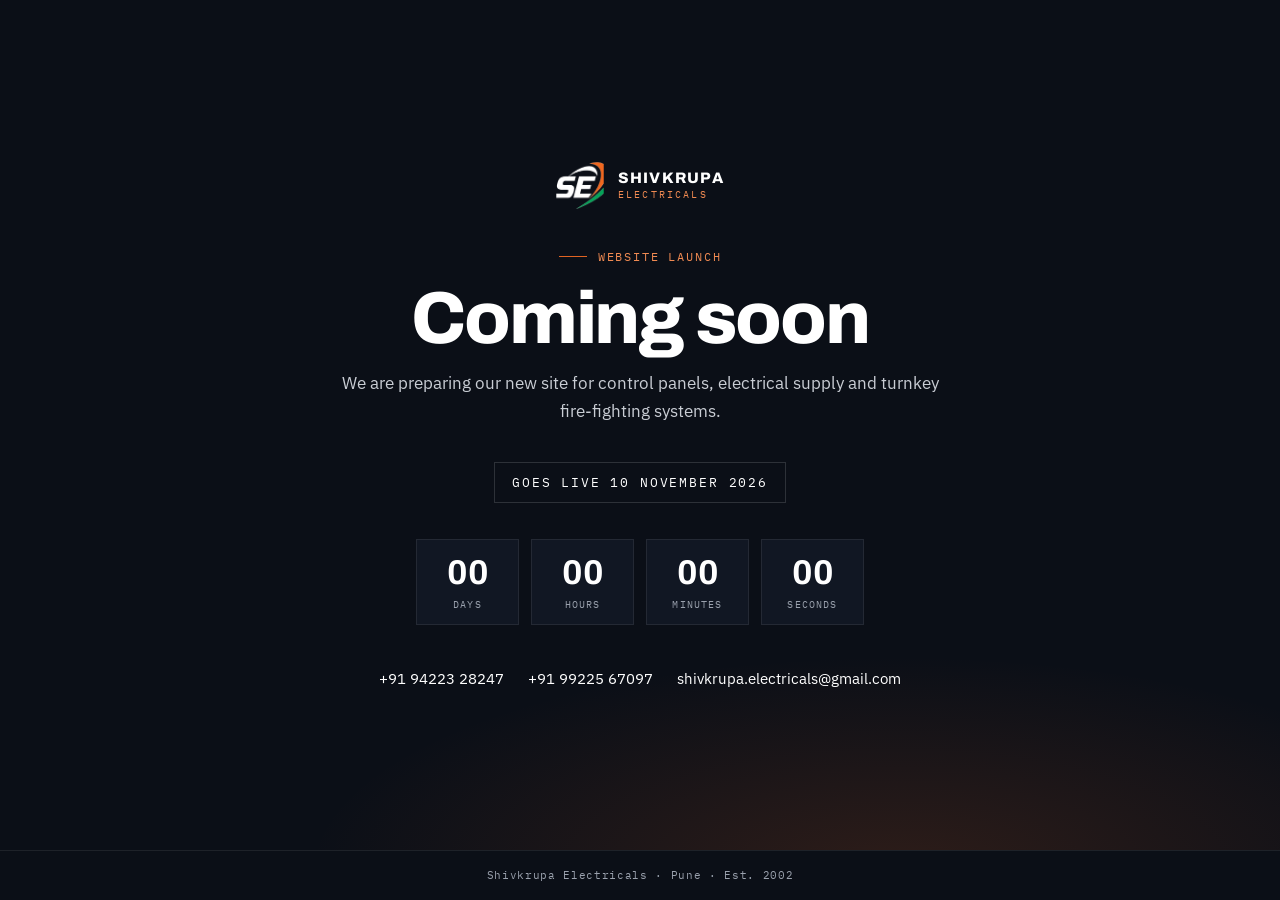
==== commit c2f43768: "Rename index2.html to index.html" ====
--- a/index.html
+++ b/index.html
@@ -3,14 +3,22 @@
 <head>
   <meta charset="UTF-8">
   <meta name="viewport" content="width=device-width, initial-scale=1.0">
-  <title>Shivkrupa Electricals | Control Panel Manufacturing, Electrical Supply & Fire-Fighting Systems</title>
-  <meta name="description" content="Shivkrupa Electricals designs and manufactures custom control panels (MCC, PCC, APFC, PLC, VFD), supplies genuine electrical goods from leading brands, and delivers turnkey fire-fighting systems.">
+  <title>Coming Soon | Shivkrupa Electricals</title>
+  <meta name="description" content="Shivkrupa Electricals website launches on 10 November 2026. Control panels, electrical supply and fire-fighting systems.">
   <meta name="theme-color" content="#0b0f17">
+  <meta name="robots" content="noindex, nofollow">
+
+  <!-- Strict no-cache: this page must never be stored -->
+  <meta http-equiv="Cache-Control" content="no-cache, no-store, must-revalidate, max-age=0, s-maxage=0">
+  <meta http-equiv="Pragma" content="no-cache">
+  <meta http-equiv="Expires" content="0">
+  <meta http-equiv="Surrogate-Control" content="no-store">
+
   <meta property="og:type" content="website">
   <meta property="og:site_name" content="Shivkrupa Electricals">
   <meta property="og:url" content="https://www.shivkrupaelectricals.com/">
-  <meta property="og:title" content="Shivkrupa Electricals | Control Panel Manufacturing, Electrical Supply & Fire-Fighting Systems">
-  <meta property="og:description" content="Shivkrupa Electricals designs and manufactures custom control panels (MCC, PCC, APFC, PLC, VFD), supplies genuine electrical goods from leading brands, and delivers turnkey fire-fighting systems.">
+  <meta property="og:title" content="Coming Soon | Shivkrupa Electricals">
+  <meta property="og:description" content="Our new website goes live on 10 November 2026.">
   <meta property="og:image" content="https://www.shivkrupaelectricals.com/assets/og-share.jpg?v=20261110b">
   <meta property="og:image:secure_url" content="https://www.shivkrupaelectricals.com/assets/og-share.jpg?v=20261110b">
   <meta property="og:image:type" content="image/jpeg">
@@ -18,391 +26,295 @@
   <meta property="og:image:height" content="400">
   <meta property="og:image:alt" content="Shivkrupa Electricals">
   <meta name="twitter:card" content="summary_large_image">
-  <meta name="twitter:title" content="Shivkrupa Electricals | Control Panel Manufacturing, Electrical Supply & Fire-Fighting Systems">
-  <meta name="twitter:description" content="Shivkrupa Electricals designs and manufactures custom control panels (MCC, PCC, APFC, PLC, VFD), supplies genuine electrical goods from leading brands, and delivers turnkey fire-fighting systems.">
+  <meta name="twitter:title" content="Coming Soon | Shivkrupa Electricals">
+  <meta name="twitter:description" content="Our new website goes live on 10 November 2026.">
   <meta name="twitter:image" content="https://www.shivkrupaelectricals.com/assets/og-share.jpg?v=20261110b">
   <link rel="image_src" href="https://www.shivkrupaelectricals.com/assets/og-share.jpg?v=20261110b">
-  <link rel="icon" type="image/png" href="assets/logo-mark.png">
+
+  <link rel="icon" type="image/png" href="assets/logo-mark-light.png?v=20261110b">
   <link rel="preconnect" href="https://fonts.googleapis.com">
   <link rel="preconnect" href="https://fonts.gstatic.com" crossorigin>
-  <link href="https://fonts.googleapis.com/css2?family=Archivo:wght@500;600;700;800&family=IBM+Plex+Mono:wght@400;500&family=IBM+Plex+Sans:wght@400;500;600&display=swap" rel="stylesheet">
-  <link rel="stylesheet" href="css/style.css">
-  <script>document.documentElement.classList.add("js");</script>
+  <link href="https://fonts.googleapis.com/css2?family=Archivo:wght@600;700;800&family=IBM+Plex+Mono:wght@400;500&family=IBM+Plex+Sans:wght@400;500;600&display=swap" rel="stylesheet">
+
+  <style>
+    :root {
+      --ink-950: #0b0f17;
+      --ink-900: #111723;
+      --ink-800: #1a2230;
+      --ink-400: #9aa1ad;
+      --ink-300: #c9cdd4;
+      --white: #ffffff;
+      --accent: #e06322;
+      --accent-on-dark: #f08a52;
+      --font-display: "Archivo", "Helvetica Neue", Arial, sans-serif;
+      --font-sans: "IBM Plex Sans", system-ui, sans-serif;
+      --font-mono: "IBM Plex Mono", ui-monospace, Menlo, monospace;
+    }
+
+    *, *::before, *::after { box-sizing: border-box; margin: 0; padding: 0; }
+
+    html, body { height: 100%; }
+
+    body {
+      min-height: 100vh;
+      min-height: 100dvh;
+      display: flex;
+      flex-direction: column;
+      font-family: var(--font-sans);
+      color: var(--ink-300);
+      background: var(--ink-950);
+      -webkit-font-smoothing: antialiased;
+      text-rendering: optimizeLegibility;
+    }
+
+    img { display: block; max-width: 100%; height: auto; }
+    a { color: inherit; text-decoration: none; }
+    :focus-visible { outline: 2px solid var(--accent); outline-offset: 3px; }
+
+    .page {
+      flex: 1;
+      display: flex;
+      flex-direction: column;
+      justify-content: center;
+      padding: clamp(1.5rem, 4vw, 3rem) clamp(1.25rem, 4vw, 2.5rem);
+      position: relative;
+      overflow: hidden;
+    }
+
+    .page::before {
+      content: "";
+      position: absolute;
+      inset: auto -20% -30% 20%;
+      height: 55%;
+      background: radial-gradient(ellipse at center, rgba(224, 99, 34, 0.16), transparent 65%);
+      pointer-events: none;
+    }
+
+    .wrap {
+      position: relative;
+      width: min(720px, 100%);
+      margin: 0 auto;
+      text-align: center;
+    }
+
+    .brand {
+      display: flex;
+      align-items: center;
+      justify-content: center;
+      gap: 0.85rem;
+      width: 100%;
+      margin-bottom: 2.5rem;
+    }
+
+    .brand img {
+      width: 48px;
+      height: 48px;
+      object-fit: contain;
+    }
+
+    .brand-text { text-align: left; line-height: 1.05; }
+    .brand-name {
+      display: block;
+      font-family: var(--font-display);
+      font-weight: 800;
+      letter-spacing: 0.08em;
+      font-size: 0.95rem;
+      color: var(--white);
+    }
+    .brand-sub {
+      display: block;
+      font-family: var(--font-mono);
+      font-size: 0.62rem;
+      letter-spacing: 0.22em;
+      color: var(--accent-on-dark);
+      margin-top: 0.2rem;
+    }
+
+    .eyebrow {
+      display: flex;
+      align-items: center;
+      justify-content: center;
+      gap: 0.7rem;
+      width: 100%;
+      font-family: var(--font-mono);
+      font-size: 0.72rem;
+      letter-spacing: 0.16em;
+      text-transform: uppercase;
+      color: var(--accent-on-dark);
+      margin-bottom: 1.25rem;
+    }
+
+    .eyebrow::before {
+      content: "";
+      width: 1.75rem;
+      height: 1px;
+      background: var(--accent);
+    }
+
+    h1 {
+      font-family: var(--font-display);
+      font-weight: 800;
+      font-size: clamp(2.6rem, 8vw, 4.6rem);
+      line-height: 0.95;
+      letter-spacing: -0.03em;
+      color: var(--white);
+      margin-bottom: 1rem;
+    }
+
+    .lead {
+      font-size: 1.05rem;
+      line-height: 1.65;
+      max-width: 38rem;
+      margin: 0 auto 2.25rem;
+    }
+
+    .date {
+      display: inline-block;
+      font-family: var(--font-mono);
+      font-size: 0.82rem;
+      letter-spacing: 0.14em;
+      text-transform: uppercase;
+      color: var(--white);
+      border: 1px solid rgba(255, 255, 255, 0.14);
+      padding: 0.7rem 1.1rem;
+      margin: 0 auto 2.25rem;
+    }
+
+    .countdown {
+      display: grid;
+      grid-template-columns: repeat(4, minmax(0, 1fr));
+      gap: 0.75rem;
+      max-width: 28rem;
+      margin: 0 auto 2.75rem;
+    }
+
+    .unit {
+      background: var(--ink-900);
+      border: 1px solid rgba(255, 255, 255, 0.08);
+      padding: 1rem 0.4rem 0.85rem;
+    }
+
+    .unit strong {
+      display: block;
+      font-family: var(--font-display);
+      font-size: clamp(1.6rem, 5vw, 2.15rem);
+      color: var(--white);
+      line-height: 1;
+      font-variant-numeric: tabular-nums;
+    }
+
+    .unit span {
+      display: block;
+      margin-top: 0.45rem;
+      font-family: var(--font-mono);
+      font-size: 0.62rem;
+      letter-spacing: 0.12em;
+      text-transform: uppercase;
+      color: var(--ink-400);
+    }
+
+    .contacts {
+      display: flex;
+      flex-wrap: wrap;
+      justify-content: center;
+      gap: 0.75rem 1.5rem;
+      font-size: 0.92rem;
+    }
+
+    .contacts a { color: var(--white); transition: color 0.2s ease; }
+    .contacts a:hover { color: var(--accent-on-dark); }
+
+    footer {
+      padding: 1.1rem var(--gutter, 1.25rem);
+      text-align: center;
+      font-family: var(--font-mono);
+      font-size: 0.7rem;
+      letter-spacing: 0.06em;
+      color: var(--ink-400);
+      border-top: 1px solid rgba(255, 255, 255, 0.08);
+    }
+
+    @media (max-width: 520px) {
+      .countdown { gap: 0.5rem; }
+      .unit { padding: 0.85rem 0.25rem 0.7rem; }
+      .contacts { flex-direction: column; gap: 0.55rem; }
+    }
+  </style>
+
+  <script>
+    /* PAGE_VERSION: bump this string whenever this file changes */
+    window.SK_PAGE_VERSION = "2026-11-10-cs-3";
+
+    (function () {
+      if ("serviceWorker" in navigator) {
+        navigator.serviceWorker.getRegistrations().then(function (regs) {
+          regs.forEach(function (r) { r.unregister(); });
+        });
+      }
+      if (window.caches) {
+        caches.keys().then(function (keys) {
+          keys.forEach(function (k) { caches.delete(k); });
+        });
+      }
+      window.addEventListener("pageshow", function (e) {
+        if (e.persisted) location.reload();
+      });
+    })();
+  </script>
 </head>
 <body>
-
-  <div class="topbar">
-    <div class="container topbar-inner">
-      <div class="topbar-links">
-        <a href="tel:+919422328247"><svg viewBox="0 0 24 24" aria-hidden="true"><path d="M6.62 10.79a15.05 15.05 0 006.59 6.59l2.2-2.2a1 1 0 011.01-.24c1.12.37 2.33.57 3.58.57a1 1 0 011 1V20a1 1 0 01-1 1A17 17 0 013 4a1 1 0 011-1h3.5a1 1 0 011 1c0 1.25.2 2.46.57 3.58a1 1 0 01-.24 1.01l-2.21 2.2z"/></svg>+91 94223 28247</a>
-        <a href="tel:+919922567097"><svg viewBox="0 0 24 24" aria-hidden="true"><path d="M6.62 10.79a15.05 15.05 0 006.59 6.59l2.2-2.2a1 1 0 011.01-.24c1.12.37 2.33.57 3.58.57a1 1 0 011 1V20a1 1 0 01-1 1A17 17 0 013 4a1 1 0 011-1h3.5a1 1 0 011 1c0 1.25.2 2.46.57 3.58a1 1 0 01-.24 1.01l-2.21 2.2z"/></svg>+91 99225 67097</a>
-        <a href="mailto:shivkrupa.electricals@gmail.com"><svg viewBox="0 0 24 24" aria-hidden="true"><path d="M20 4H4a2 2 0 00-2 2v12a2 2 0 002 2h16a2 2 0 002-2V6a2 2 0 00-2-2zm0 4l-8 5-8-5V6l8 5 8-5v2z"/></svg>shivkrupa.electricals@gmail.com</a>
-      </div>
-      <span class="topbar-note">Driven by your wishes, powered by our expertise</span>
-    </div>
-  </div>
-
-  <header class="site-header">
-    <div class="container nav-bar">
-      <a href="index.html" class="brand" aria-label="Shivkrupa Electricals, home">
-        <img src="assets/logo-mark.png" alt="" class="brand-mark" width="42" height="42">
+  <main class="page">
+    <div class="wrap">
+      <div class="brand">
+        <img src="assets/logo-mark-light.png?v=20261110" alt="Shivkrupa Electricals">
         <span class="brand-text">
           <span class="brand-name">SHIVKRUPA</span>
           <span class="brand-sub">ELECTRICALS</span>
         </span>
-      </a>
-
-      <nav class="site-nav" id="siteNav" aria-label="Main">
-        <a href="index.html" class="nav-link active" aria-current="page">Home</a>
-        <a href="about.html" class="nav-link">About</a>
-        <a href="products.html" class="nav-link">Control Panels</a>
-        <a href="services.html" class="nav-link">Services</a>
-        <a href="brands.html" class="nav-link">Brands</a>
-        <a href="clients.html" class="nav-link">Clients</a>
-        <a href="contact.html" class="nav-link">Contact</a>
-      </nav>
-
-      <div class="nav-actions">
-        <a href="contact.html" class="btn btn-primary btn-sm">Request a quote</a>
-        <button class="hamburger" id="hamburger" type="button" aria-label="Open menu" aria-expanded="false" aria-controls="siteNav">
-          <svg viewBox="0 0 24 24" fill="none" stroke="currentColor" stroke-width="1.8" stroke-linecap="round" aria-hidden="true"><path d="M3 7h18M3 12h18M3 17h18"/></svg>
-        </button>
+      </div>
+
+      <p class="eyebrow">Website launch</p>
+      <h1>Coming soon</h1>
+      <p class="lead">We are preparing our new site for control panels, electrical supply and turnkey fire-fighting systems.</p>
+      <p class="date">Goes live 10 November 2026</p>
+
+      <div class="countdown" aria-label="Time remaining until launch">
+        <div class="unit"><strong id="d">00</strong><span>Days</span></div>
+        <div class="unit"><strong id="h">00</strong><span>Hours</span></div>
+        <div class="unit"><strong id="m">00</strong><span>Minutes</span></div>
+        <div class="unit"><strong id="s">00</strong><span>Seconds</span></div>
+      </div>
+
+      <div class="contacts">
+        <a href="tel:+919422328247">+91 94223 28247</a>
+        <a href="tel:+919922567097">+91 99225 67097</a>
+        <a href="mailto:shivkrupa.electricals@gmail.com">shivkrupa.electricals@gmail.com</a>
       </div>
     </div>
-  </header>
-
-  <main id="main">
-    <section class="hero">
-      <div class="container hero-grid">
-        <div class="hero-copy on-dark">
-          <span class="eyebrow"><span class="eyebrow-idx">SE</span>Control panels &middot; Electrical supply &middot; Fire-fighting</span>
-          <h1>The power behind every system <em>starts here.</em></h1>
-          <p class="lead">Shivkrupa Electricals designs and builds custom control panels, supplies genuine electrical goods from India's leading manufacturers, and delivers turnkey fire-fighting systems for industrial and commercial clients.</p>
-          <div class="btn-row">
-            <a href="services.html" class="btn btn-primary btn-lg">Explore services <svg viewBox="0 0 24 24" fill="none" stroke="currentColor" stroke-width="1.8" aria-hidden="true"><path d="M4 12h15M13 6l6 6-6 6"/></svg></a>
-            
-          </div>
-        </div>
-
-        <figure class="hero-figure">
-          <div class="frame">
-            <img src="assets/img/apfc-panel.jpg" alt="APFC panel interior with capacitor bank, switching contactors and MCCB incomer" width="985" height="1400" fetchpriority="high">
-            <span class="frame-tag">From our workshop</span>
-            <div class="frame-inset">
-              <img src="assets/img/door-wiring.jpg" alt="Panel door wiring behind a multifunction meter" width="788" height="1400" loading="lazy" style="object-position:50% 45%">
-            </div>
-          </div>
-          <figcaption class="figcap"><b>Fig. 01</b><span>APFC panel with capacitor bank, switching contactors and MCCB incomer. Inset: door wiring behind the meter.</span></figcaption>
-        </figure>
-      </div>
-
-      <div class="container">
-        <div class="hero-facts" aria-label="Company highlights">
-          <div class="hero-stats-card">
-            <div class="hero-stat">
-              <span class="hero-stat-num">24+</span>
-              <span class="hero-stat-label">Years Experience</span>
-            </div>
-            <div class="hero-stat-divider" aria-hidden="true"></div>
-            <div class="hero-stat">
-              <span class="hero-stat-num">500+</span>
-              <span class="hero-stat-label">Clients</span>
-            </div>
-          </div>
-        </div>
-      </div>
-    </section>
-
-    <section class="logo-strip is-clients" aria-label="Clients we serve">
-      
-    </section>
-
-    <section class="section">
-      <div class="container">
-        <div class="section-head reveal">
-          <div>
-            <span class="eyebrow"><span class="eyebrow-idx">01</span>What we do</span>
-            <h2>Three divisions, one accountable team.</h2>
-          </div>
-          <p class="lead">We serve with reliability, safety and precision, from a single component to a fully commissioned panel.</p>
-        </div>
-
-        <div class="divisions reveal">
-          <article class="division">
-            <span class="division-num">01 / Supply</span>
-            <h3>Supply of electrical goods</h3>
-            <p>Cables and wires, lighting solutions and electrical equipment: a wide range of components from certified manufacturers.</p>
-            <ul class="division-list">
-              <li>Copper &amp; armoured cables</li>
-              <li>Switches, sockets &amp; MCBs</li>
-              <li>Circuit breakers &amp; relays</li>
-              <li>Earthing materials</li>
-            </ul>
-            
-          </article>
-
-          <article class="division">
-            <span class="division-num">02 / Turnkey</span>
-            <h3>Fire-fighting systems, turnkey</h3>
-            <p>Expert design and consultation for fire-fighting systems tailored to each site, with professional installation through to handover.</p>
-            <ul class="division-list">
-              <li>Design &amp; consultation</li>
-              <li>Fire detection &amp; alarm</li>
-              <li>Suppression systems</li>
-              <li>Maintenance &amp; support</li>
-            </ul>
-            
-          </article>
-
-          <article class="division">
-            <span class="division-num">03 / Manufacturing</span>
-            <h3>Control panel manufacturing</h3>
-            <p>Custom control panels designed and built to client requirements, including PLC and VFD panels that automate industrial processes.</p>
-            <ul class="division-list">
-              <li>MCC, PCC &amp; APFC panels</li>
-              <li>PLC &amp; VFD automation</li>
-              <li>Busbar &amp; distribution boards</li>
-              <li>Testing before dispatch</li>
-            </ul>
-            
-          </article>
-        </div>
-      </div>
-    </section>
-
-    <section class="section section-paper">
-      <div class="container split">
-        <div class="photo-pair reveal">
-          <figure>
-            <div class="ph"><img src="assets/img/starter-section.jpg" alt="Starter section with MCCB incomer, contactors and overload relays" width="788" height="1400" loading="lazy"></div>
-            <figcaption class="figcap"><b>Fig. 02</b><span>Starter section: MCCB incomer, contactors, overload relays.</span></figcaption>
-          </figure>
-          <figure>
-            <div class="ph"><img src="assets/img/breaker-detail.jpg" alt="MCCB incomer with MCB protection and contactors" width="788" height="1400" loading="lazy"></div>
-            <figcaption class="figcap"><b>Fig. 03</b><span>MCCB incomer with MCB step protection.</span></figcaption>
-          </figure>
-        </div>
-
-        <div class="reveal">
-          <span class="eyebrow"><span class="eyebrow-idx">02</span>About us</span>
-          <h2>Driven by your wishes, powered by our expertise.</h2>
-          <div class="prose" style="margin:1.5rem 0 2rem">
-            <p>Shivkrupa Electricals is a trusted provider of electrical products and services, serving industrial and commercial clients with reliability and professionalism. We offer a complete range of electrical sales, installation and maintenance solutions designed to support smooth and efficient operations.</p>
-            <p>Our commitment to safety, reliability and innovation means our products meet the highest industry standards, <strong>backed by dependable support and timely service.</strong></p>
-          </div>
-          <div class="btn-row">
-            
-          </div>
-        </div>
-      </div>
-    </section>
-
-    <section class="section">
-      <div class="container">
-        <div class="section-head reveal">
-          <div>
-            <span class="eyebrow"><span class="eyebrow-idx">03</span>Control panels</span>
-            <h2>Engineered panels, built to your requirement.</h2>
-          </div>
-          <div>
-            <p class="lead" style="margin-bottom:1.25rem">Precision-built for efficiency, durability and compliance with industry standards.</p>
-            <a href="products.html" class="text-link">All 8 panel lines <svg viewBox="0 0 24 24" fill="none" stroke="currentColor" stroke-width="1.8" aria-hidden="true"><path d="M4 12h15M13 6l6 6-6 6"/></svg></a>
-          </div>
-        </div>
-
-        <div class="products-grid">
-          <article class="product-card reveal">
-            <a href="products.html#mcc" class="product-media">
-              <img src="assets/img/mcc-panel.jpg" alt="MCC panel with rows of motor starter feeders" width="676" height="1200" loading="lazy">
-              <span class="product-code">MCC</span>
-            </a>
-            <span class="product-cat">Motor control</span>
-            <h3>MCC (Motor Control Center) panels</h3>
-            <p>Smooth motor starting, monitoring and protection with DOL, star-delta, soft starter and VFD feeders.</p>
-          </article>
-
-          <article class="product-card reveal">
-            <a href="products.html#apfc" class="product-media">
-              <img src="assets/img/apfc-panel-full.jpg" alt="APFC panel with capacitor bank and contactor stages" width="1011" height="1400" loading="lazy">
-              <span class="product-code">APFC</span>
-            </a>
-            <span class="product-cat">Power factor control</span>
-            <h3>APFC (Automatic Power Factor Control) panels</h3>
-            <p>Maintains target power factor automatically, cuts reactive losses and avoids utility penalties.</p>
-          </article>
-
-          <article class="product-card reveal">
-            <a href="products.html#vfd" class="product-media">
-              <img src="assets/img/vfd-drives.jpg" alt="VFD panel with three variable frequency drives mounted on the back plate" width="1280" height="720" loading="lazy">
-              <span class="product-code">VFD</span>
-            </a>
-            <span class="product-cat">Variable frequency drives</span>
-            <h3>VFD (Variable Frequency Drive) panels</h3>
-            <p>Speed control for motors, pumps and fans, reducing electrical stress and energy consumption.</p>
-          </article>
-        </div>
-      </div>
-    </section>
-
-    <section class="section section-dark on-dark">
-      <div class="container">
-        <div class="section-head reveal">
-          <div>
-            <span class="eyebrow"><span class="eyebrow-idx">04</span>How we work</span>
-            <h2>From single-line diagram to site erection.</h2>
-          </div>
-          <p class="lead">Every panel follows the same disciplined path, so what leaves our workshop is ready for trouble-free, long-term operation.</p>
-        </div>
-
-        <div class="process">
-          <div class="process-step reveal">
-            <div class="ph"><img src="assets/img/control-desk.jpg" alt="Control panel front laid out with push-buttons, indication lamps and emergency stop" width="973" height="1400" loading="lazy"></div>
-            <span class="process-step-num">STEP 01</span>
-            <h3>Design &amp; engineering</h3>
-            <p>Single-line schematics, component ratings and layout plans tailored to the exact requirement.</p>
-          </div>
-          <div class="process-step reveal">
-            <div class="ph"><img src="assets/img/apfc-wiring.jpg" alt="Panel on an orange mounting plate during assembly" width="1341" height="1400" loading="lazy"></div>
-            <span class="process-step-num">STEP 02</span>
-            <h3>Fabrication &amp; assembly</h3>
-            <p>Structural fabrication, mounting plates and component assembly by skilled technicians.</p>
-          </div>
-          <div class="process-step reveal">
-            <div class="ph"><img src="assets/img/terminal-wiring.jpg" alt="Ferruled, colour-coded wiring on terminal blocks inside cable trunking" width="788" height="1400" loading="lazy"></div>
-            <span class="process-step-num">STEP 03</span>
-            <h3>Wiring &amp; ferruling</h3>
-            <p>Precise, clean wiring routed through trunking with ferrules and colour-coded phases.</p>
-          </div>
-          <div class="process-step reveal">
-            <div class="ph"><img src="assets/img/dispatch-panel.jpg" alt="Finished panel wrapped and ready for dispatch" width="1194" height="1400" loading="lazy"></div>
-            <span class="process-step-num">STEP 04</span>
-            <h3>Testing, dispatch &amp; erection</h3>
-            <p>Rigorous testing and troubleshooting, then on-site installation and erection.</p>
-          </div>
-        </div>
-      </div>
-    </section>
-
-    <section class="section section-paper">
-      <div class="container">
-        <div class="section-head reveal">
-          <div>
-            <span class="eyebrow"><span class="eyebrow-idx">05</span>Workshop</span>
-            <h2>Real panels, built by our team.</h2>
-          </div>
-          <p class="lead">A look inside recent work: APFC, VFD, MCC and control panels on the bench and ready for site. Tap any photo to enlarge.</p>
-        </div>
-
-        <div class="gallery reveal">
-          <button type="button" class="gallery-item g-a" data-lightbox data-caption="Finished panel: multifunction meter, indication lamps and eight feeder indicators">
-            <img src="assets/img/feeder-panel.jpg" alt="Finished blue control panel on a base frame" loading="lazy">
-            <figcaption>Finished panel, ready for testing</figcaption>
-          </button>
-          <button type="button" class="gallery-item g-b" data-lightbox data-caption="VFD panel: three drives above contactors, relays and MCB protection">
-            <img src="assets/img/vfd-panel.jpg" alt="VFD panel interior with three drives" loading="lazy" style="object-position:50% 30%">
-            <figcaption>VFD panel interior</figcaption>
-          </button>
-          <button type="button" class="gallery-item g-c" data-lightbox data-caption="Door wiring: multifunction meter and indication lamps routed in cable trunking">
-            <img src="assets/img/door-wiring-wide.jpg" alt="Panel door internal wiring" loading="lazy" style="object-position:50% 40%">
-            <figcaption>Door wiring and metering</figcaption>
-          </button>
-          <button type="button" class="gallery-item g-d" data-lightbox data-caption="Panel line-up with colour-coded copper busbars">
-            <img src="assets/img/busbar-panel.jpg" alt="Panel line-up with busbars" loading="lazy">
-            <figcaption>Busbar section</figcaption>
-          </button>
-          <button type="button" class="gallery-item g-e" data-lightbox data-caption="Floor-standing panels with digital controllers, on castors">
-            <img src="assets/img/floor-panels.jpg" alt="Two floor-standing panels" loading="lazy" style="object-position:50% 30%">
-            <figcaption>Floor-standing panels</figcaption>
-          </button>
-        </div>
-      </div>
-    </section>
-
-    <section class="feature-band">
-      <div class="feature-band-media">
-        <img src="assets/img/control-wiring.jpg" alt="Genuine branded MCBs and relays wired into a control panel" width="1280" height="720" loading="lazy">
-      </div>
-      <div class="feature-band-body on-dark reveal">
-        <span class="eyebrow"><span class="eyebrow-idx">06</span>Genuine components</span>
-        <h2>Built only with brands you already trust.</h2>
-        <p>Every component in our panels, and everything we supply directly, is authentic and factory-tested: Schneider Electric, Siemens, Lauritz Knudsen, Polycab, C&amp;S Electric and more.</p>
-        <div class="btn-row">
-         
-        </div>
-      </div>
-    </section>
-
-  <section class="cta">
-    <div class="cta-media" aria-hidden="true"><img src="assets/img/vfd-drives.jpg" alt="" loading="lazy"></div>
-    <div class="container cta-inner on-dark">
-      <div>
-        <span class="eyebrow"><span class="eyebrow-idx">RFQ</span>Direct engineering enquiries</span>
-        <h2>Need a custom control panel or a turnkey solution?</h2>
-        <p>Share your requirement, load details or single-line diagram. Our engineering team will come back with a design and a competitive quotation.</p>
-      </div>
-      <div class="btn-row">
-        <a href="contact.html" class="btn btn-primary btn-lg">Request quotation <svg viewBox="0 0 24 24" fill="none" stroke="currentColor" stroke-width="1.8" aria-hidden="true"><path d="M4 12h15M13 6l6 6-6 6"/></svg></a>
-        <a href="tel:+919422328247" class="btn btn-line-light btn-lg">Call +91 94223 28247</a>
-      </div>
-    </div>
-  </section>
   </main>
 
-  <footer class="site-footer">
-    <div class="container footer-grid">
-      <div class="footer-brand">
-        <a href="index.html" class="brand" aria-label="Shivkrupa Electricals, home">
-          <img src="assets/logo-mark-light.png" alt="" class="brand-mark" width="42" height="42" loading="lazy">
-          <span class="brand-text">
-            <span class="brand-name">SHIVKRUPA</span>
-            <span class="brand-sub">ELECTRICALS</span>
-          </span>
-        </a>
-        <p>Custom control panels, genuine electrical goods and turnkey fire-fighting systems for industrial and commercial clients.</p>
-      </div>
-
-      <div class="footer-col">
-        <h4>Company</h4>
-        <ul>
-          <li><a href="about.html">About us</a></li>
-          <li><a href="services.html">Services</a></li>
-          <li><a href="brands.html">Brand partners</a></li>
-          <li><a href="clients.html">Our clients</a></li>
-          <li><a href="contact.html">Contact &amp; quotations</a></li>
-        </ul>
-      </div>
-
-      <div class="footer-col">
-        <h4>Control panels</h4>
-        <ul>
-          <li><a href="products.html#mcc">MCC panels</a></li>
-          <li><a href="products.html#pcc">PCC panels</a></li>
-          <li><a href="products.html#apfc">APFC panels</a></li>
-          <li><a href="products.html#plc">PLC &amp; automation</a></li>
-          <li><a href="products.html#vfd">VFD panels</a></li>
-          <li><a href="products.html#busbar">Busbar trunking</a></li>
-        </ul>
-      </div>
-
-      <div class="footer-col">
-        <h4>Direct contact</h4>
-        <ul>
-          <li><a href="tel:+919422328247">+91 94223 28247</a></li>
-          <li><a href="tel:+919922567097">+91 99225 67097</a></li>
-          <li><a href="mailto:shivkrupa.electricals@gmail.com">shivkrupa.electricals@gmail.com</a></li>
-          <li><a href="https://wa.me/919422328247" target="_blank" rel="noopener">WhatsApp us</a></li>
-        </ul>
-      </div>
-    </div>
-
-    <div class="footer-bottom">
-      <div class="container footer-bottom-inner">
-        <span>&copy; 2026 Shivkrupa Electricals. All rights reserved.</span>
-        <span>The power behind every system starts here.</span>
-      </div>
-    </div>
-  </footer>
-
-  <script src="js/main.js" defer></script>
+  <footer>Shivkrupa Electricals · Pune · Est. 2002</footer>
+
+  <script>
+    (function () {
+      var target = new Date("2026-11-10T00:00:00+05:30").getTime();
+      var ids = ["d", "h", "m", "s"];
+      function pad(n) { return n < 10 ? "0" + n : String(n); }
+      function tick() {
+        var diff = Math.max(0, target - Date.now());
+        var day = Math.floor(diff / 86400000);
+        var hr = Math.floor((diff % 86400000) / 3600000);
+        var min = Math.floor((diff % 3600000) / 60000);
+        var sec = Math.floor((diff % 60000) / 1000);
+        var vals = [pad(day), pad(hr), pad(min), pad(sec)];
+        for (var i = 0; i < 4; i++) {
+          var el = document.getElementById(ids[i]);
+          if (el) el.textContent = vals[i];
+        }
+      }
+      tick();
+      setInterval(tick, 1000);
+    })();
+  </script>
 </body>
 </html>
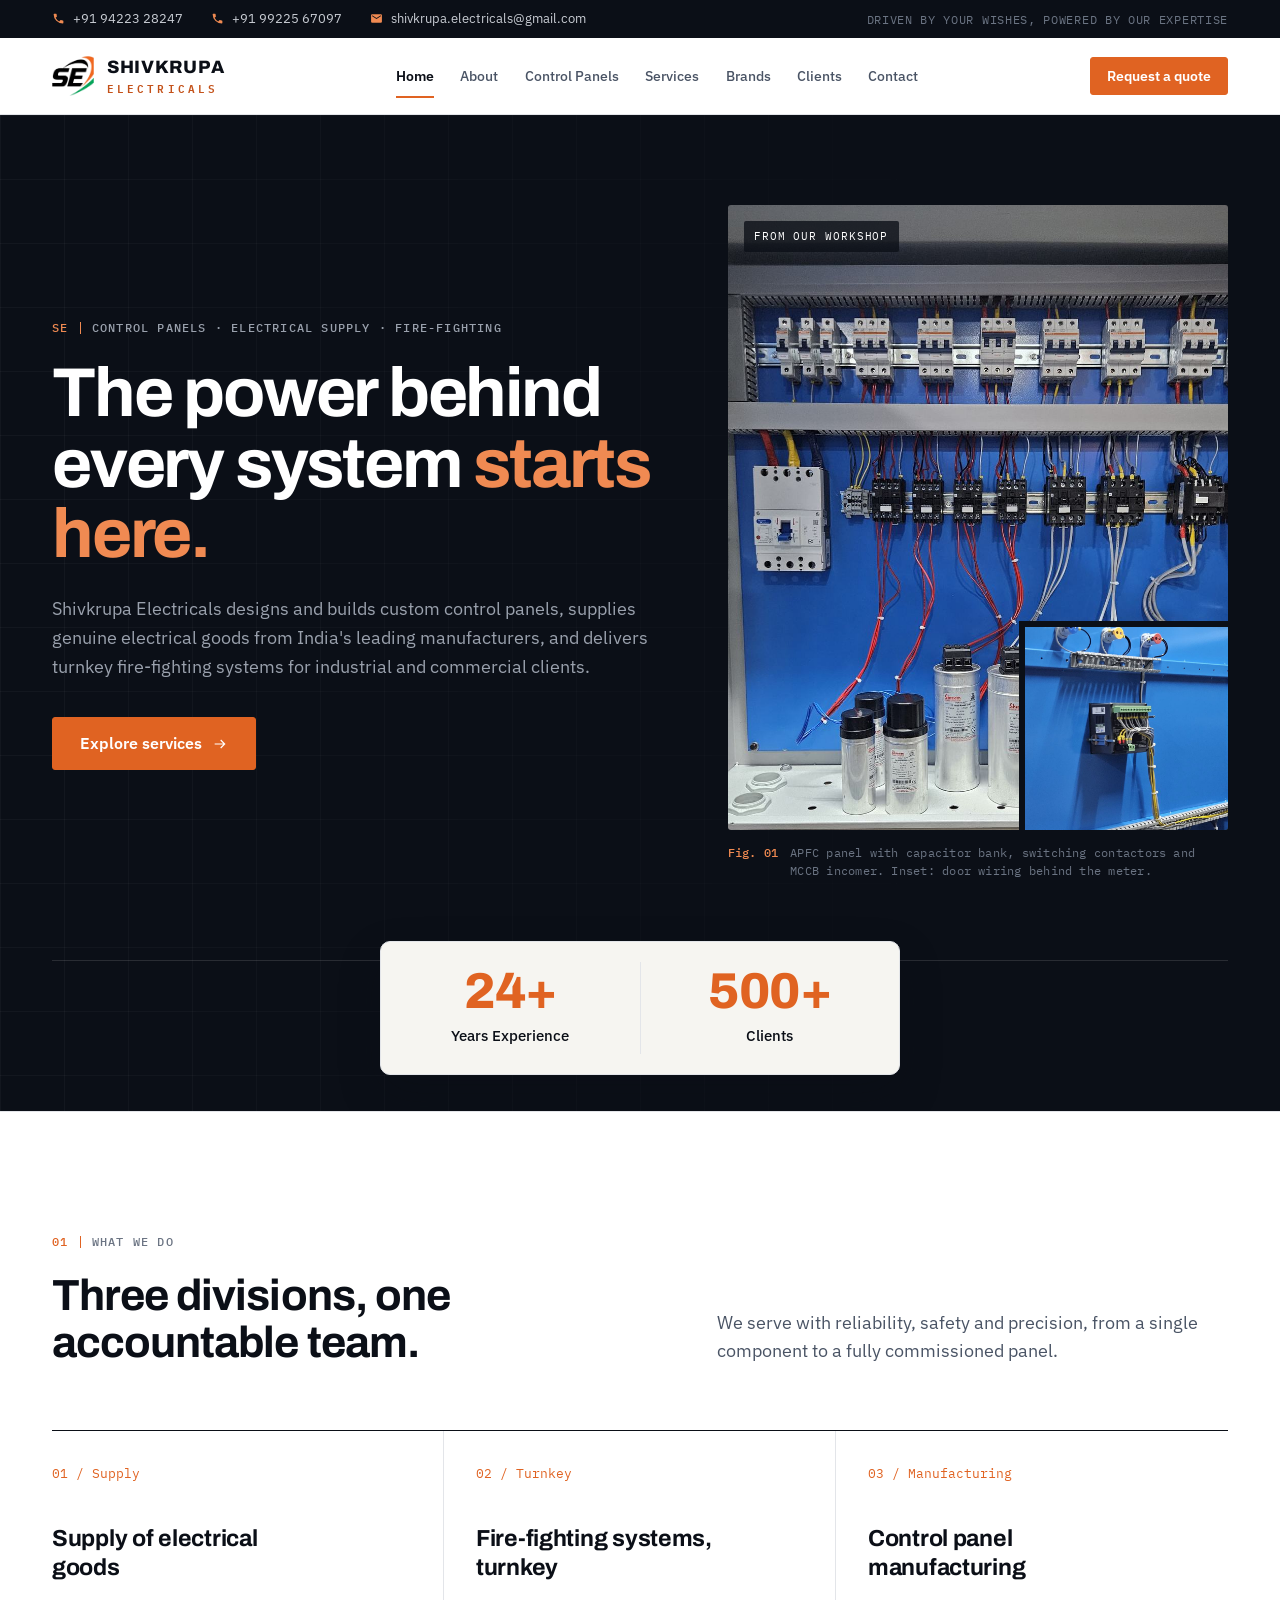
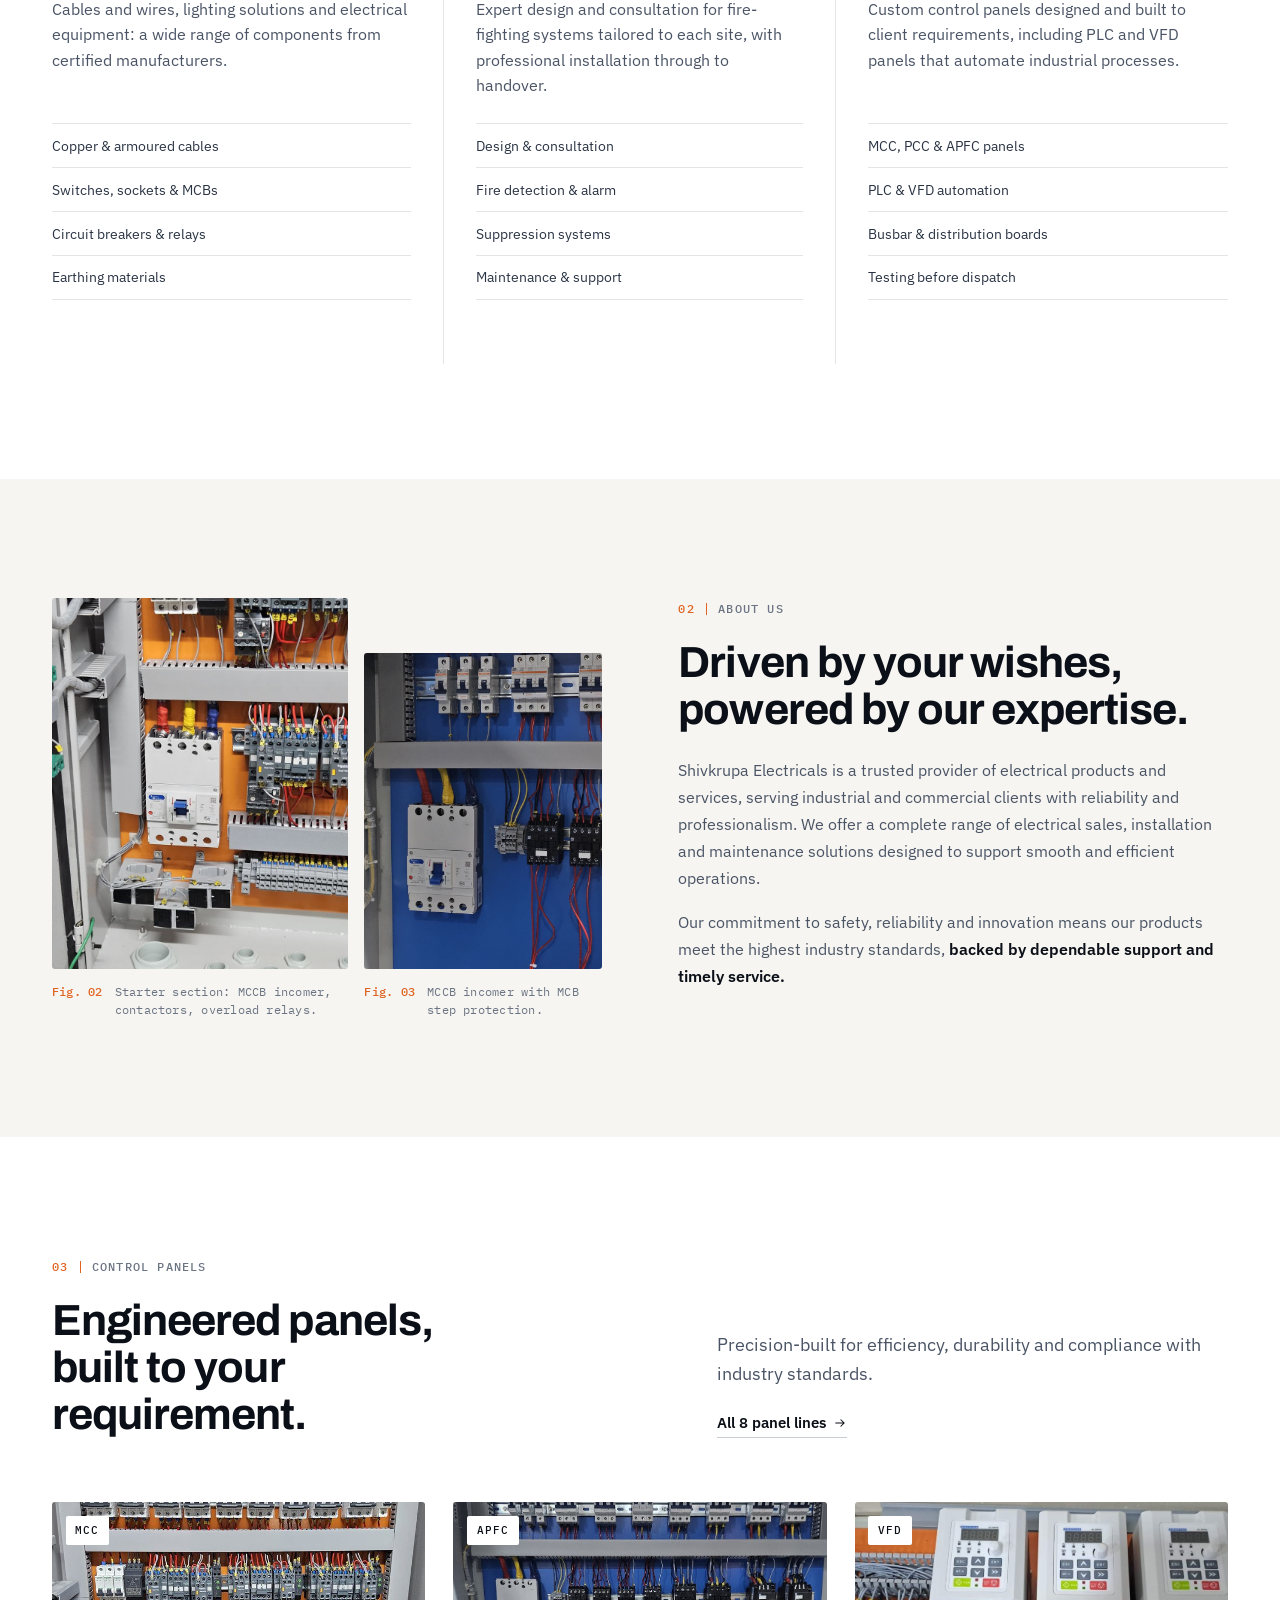
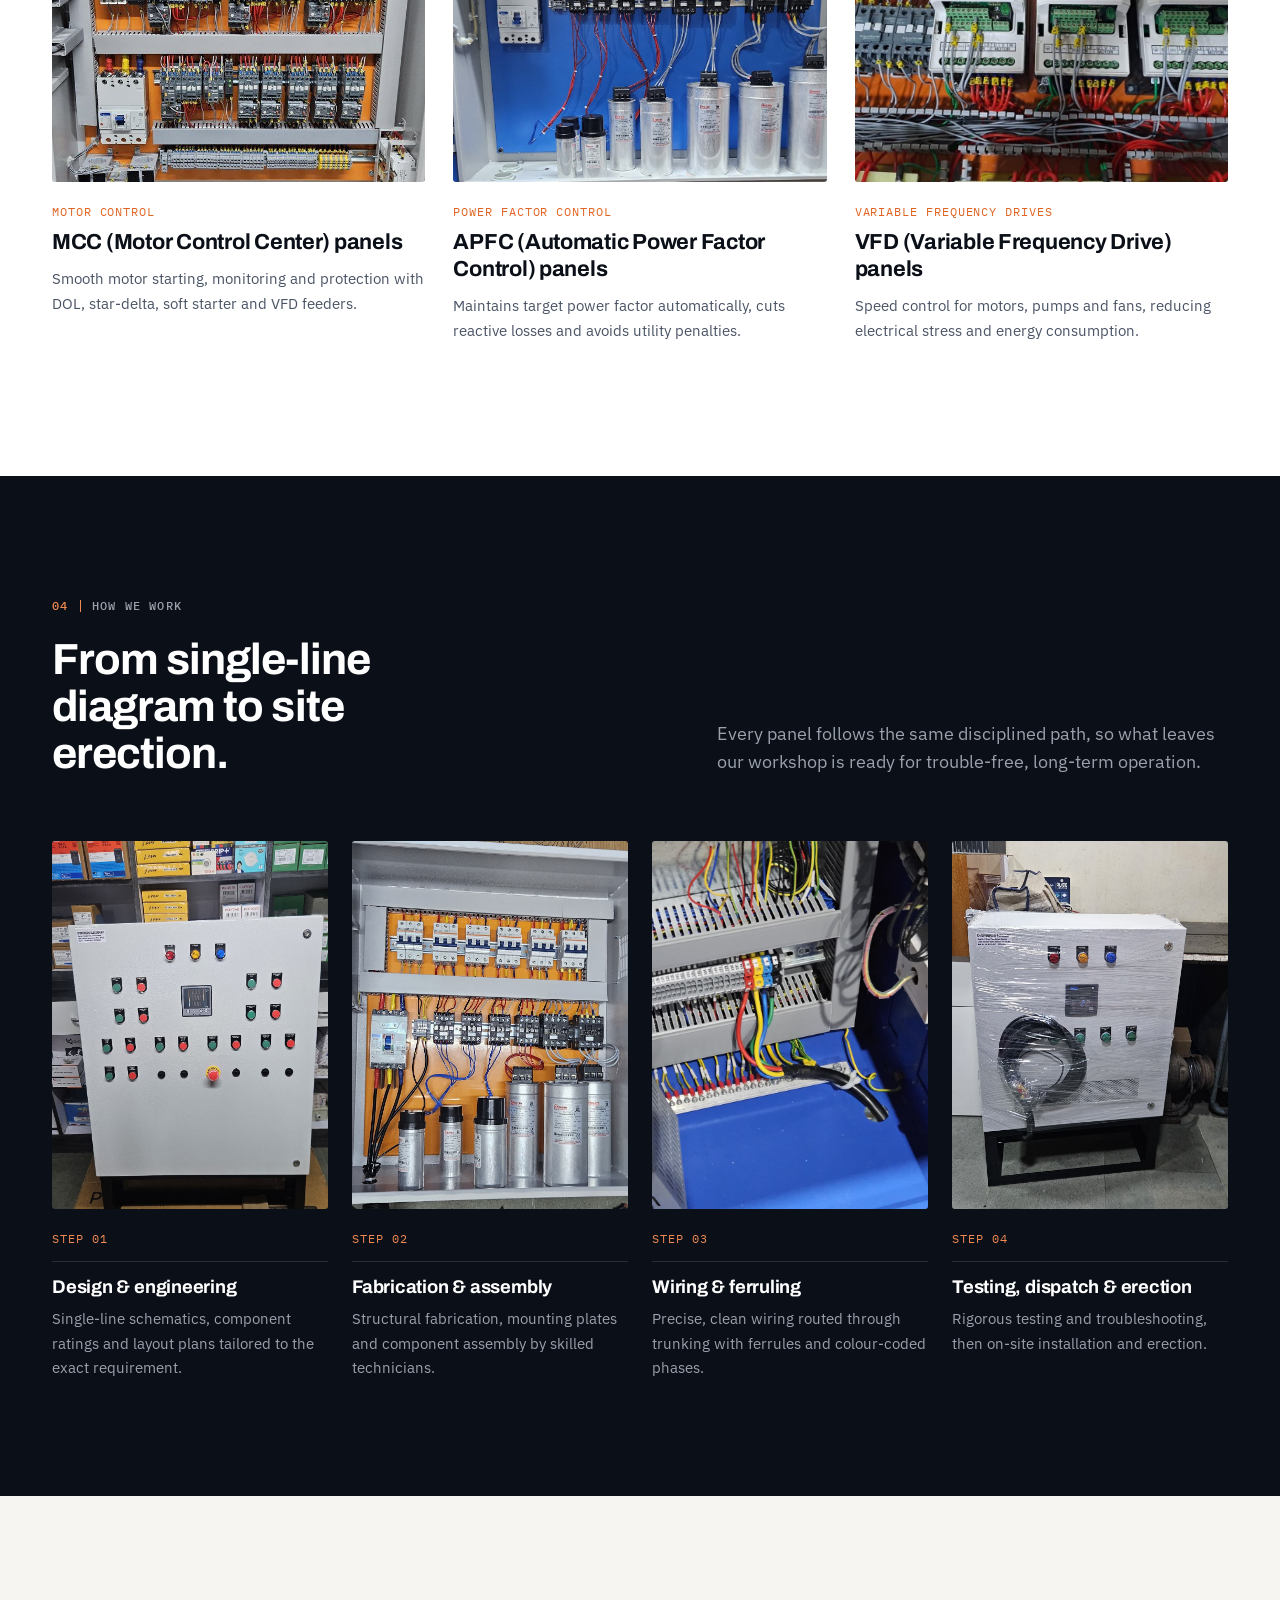
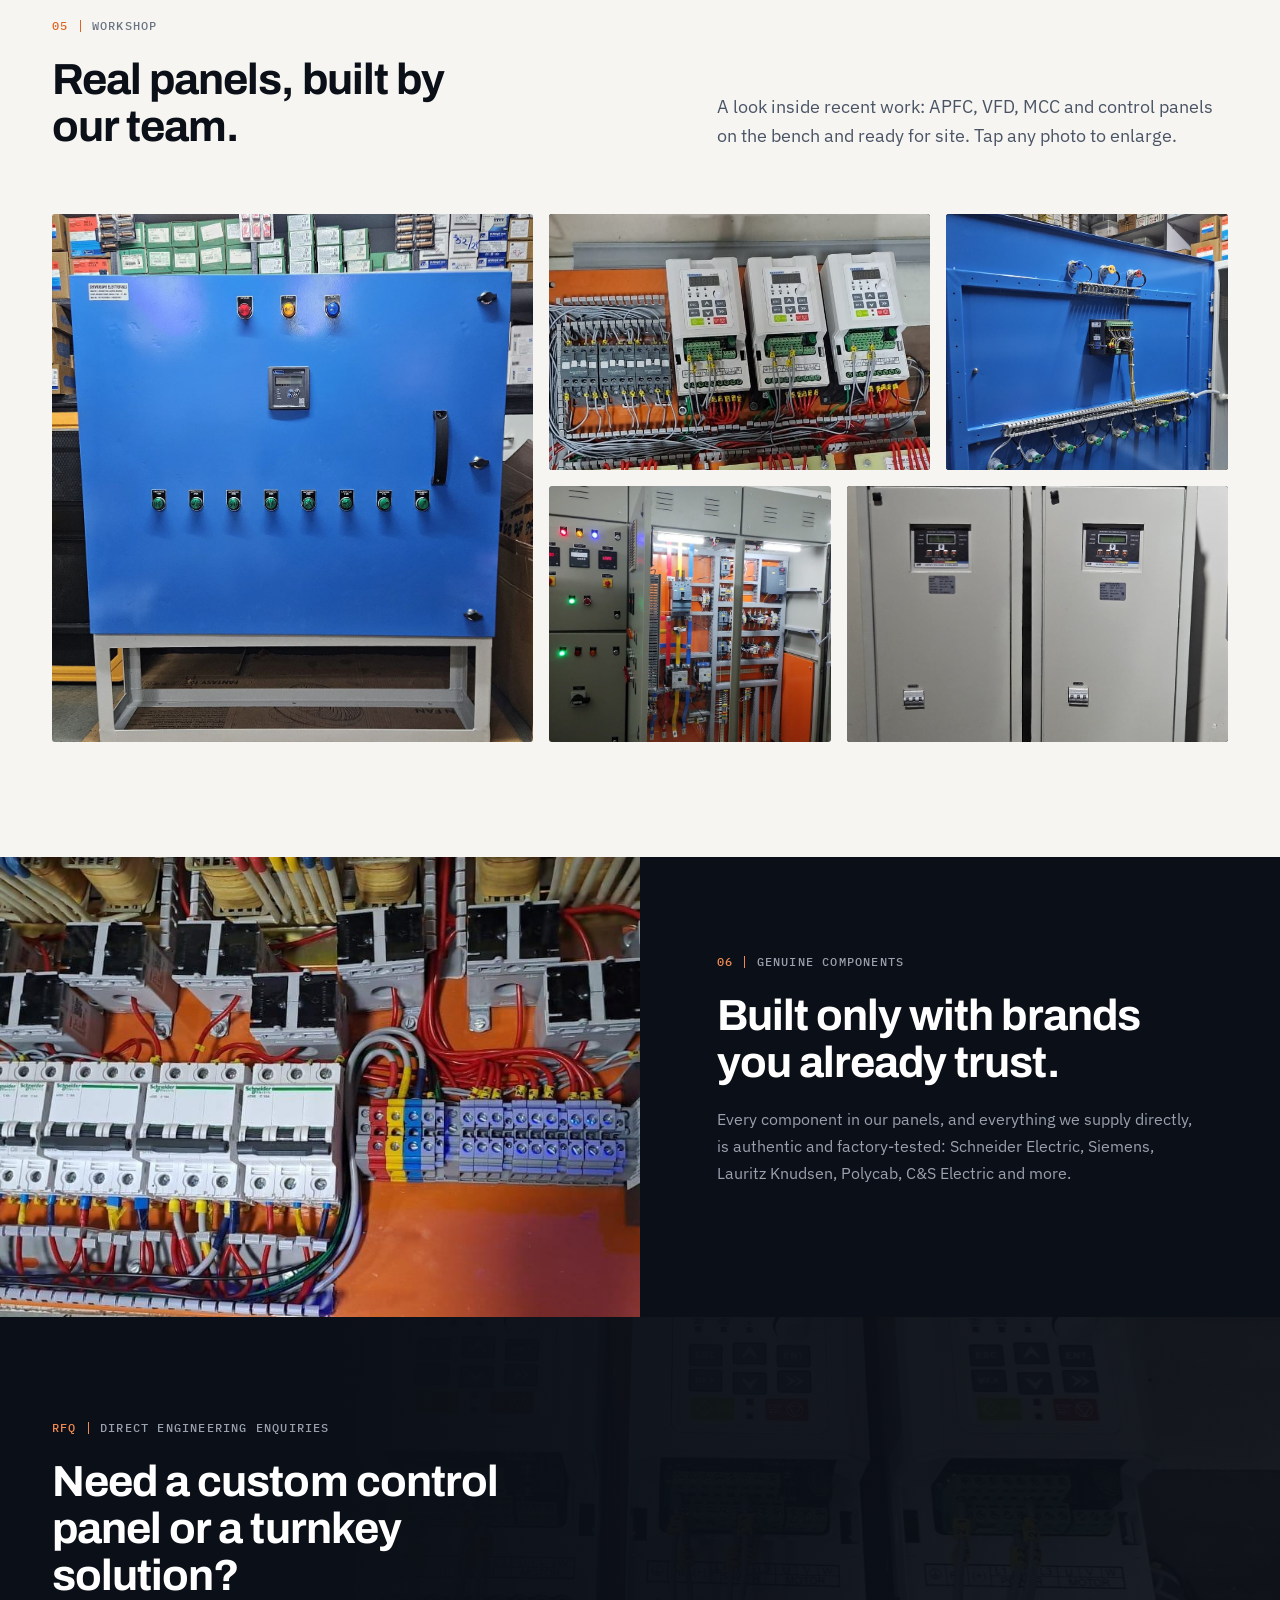
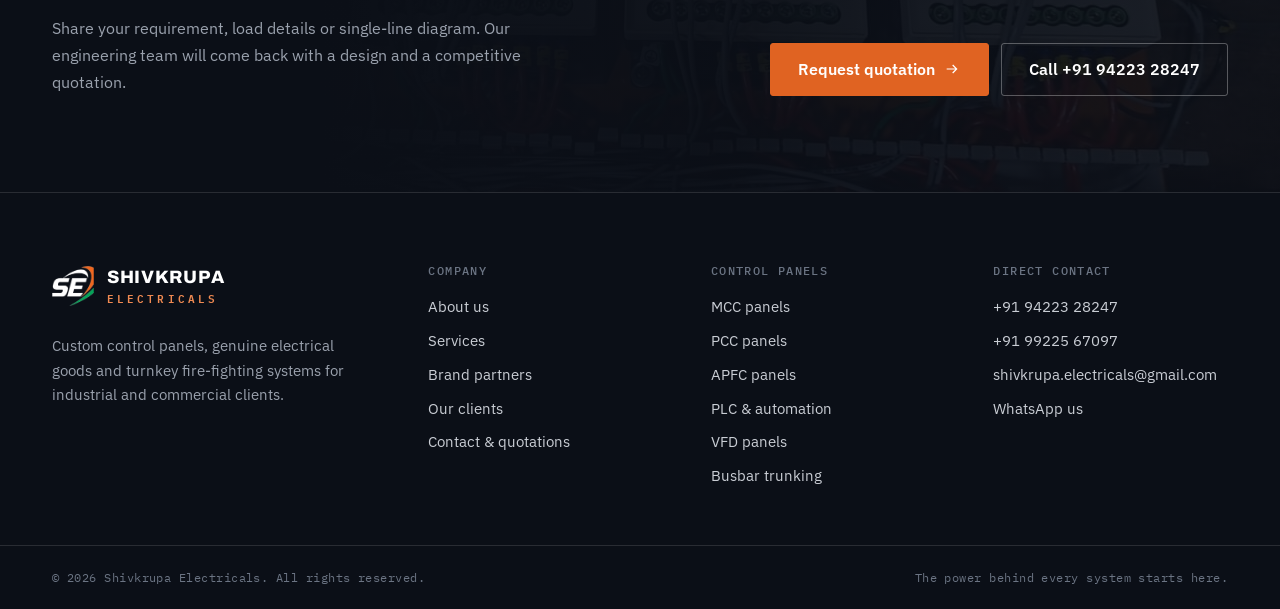
==== commit 2e5863ab: "Rename index3.html to index.html" ====
--- a/index.html
+++ b/index.html
@@ -3,22 +3,14 @@
 <head>
   <meta charset="UTF-8">
   <meta name="viewport" content="width=device-width, initial-scale=1.0">
-  <title>Coming Soon | Shivkrupa Electricals</title>
-  <meta name="description" content="Shivkrupa Electricals website launches on 10 November 2026. Control panels, electrical supply and fire-fighting systems.">
+  <title>Shivkrupa Electricals | Control Panel Manufacturing, Electrical Supply & Fire-Fighting Systems</title>
+  <meta name="description" content="Shivkrupa Electricals designs and manufactures custom control panels (MCC, PCC, APFC, PLC, VFD), supplies genuine electrical goods from leading brands, and delivers turnkey fire-fighting systems.">
   <meta name="theme-color" content="#0b0f17">
-  <meta name="robots" content="noindex, nofollow">
-
-  <!-- Strict no-cache: this page must never be stored -->
-  <meta http-equiv="Cache-Control" content="no-cache, no-store, must-revalidate, max-age=0, s-maxage=0">
-  <meta http-equiv="Pragma" content="no-cache">
-  <meta http-equiv="Expires" content="0">
-  <meta http-equiv="Surrogate-Control" content="no-store">
-
   <meta property="og:type" content="website">
   <meta property="og:site_name" content="Shivkrupa Electricals">
   <meta property="og:url" content="https://www.shivkrupaelectricals.com/">
-  <meta property="og:title" content="Coming Soon | Shivkrupa Electricals">
-  <meta property="og:description" content="Our new website goes live on 10 November 2026.">
+  <meta property="og:title" content="Shivkrupa Electricals | Control Panel Manufacturing, Electrical Supply & Fire-Fighting Systems">
+  <meta property="og:description" content="Shivkrupa Electricals designs and manufactures custom control panels (MCC, PCC, APFC, PLC, VFD), supplies genuine electrical goods from leading brands, and delivers turnkey fire-fighting systems.">
   <meta property="og:image" content="https://www.shivkrupaelectricals.com/assets/og-share.jpg?v=20261110b">
   <meta property="og:image:secure_url" content="https://www.shivkrupaelectricals.com/assets/og-share.jpg?v=20261110b">
   <meta property="og:image:type" content="image/jpeg">
@@ -26,295 +18,391 @@
   <meta property="og:image:height" content="400">
   <meta property="og:image:alt" content="Shivkrupa Electricals">
   <meta name="twitter:card" content="summary_large_image">
-  <meta name="twitter:title" content="Coming Soon | Shivkrupa Electricals">
-  <meta name="twitter:description" content="Our new website goes live on 10 November 2026.">
+  <meta name="twitter:title" content="Shivkrupa Electricals | Control Panel Manufacturing, Electrical Supply & Fire-Fighting Systems">
+  <meta name="twitter:description" content="Shivkrupa Electricals designs and manufactures custom control panels (MCC, PCC, APFC, PLC, VFD), supplies genuine electrical goods from leading brands, and delivers turnkey fire-fighting systems.">
   <meta name="twitter:image" content="https://www.shivkrupaelectricals.com/assets/og-share.jpg?v=20261110b">
   <link rel="image_src" href="https://www.shivkrupaelectricals.com/assets/og-share.jpg?v=20261110b">
-
-  <link rel="icon" type="image/png" href="assets/logo-mark-light.png?v=20261110b">
+  <link rel="icon" type="image/png" href="assets/logo-mark.png">
   <link rel="preconnect" href="https://fonts.googleapis.com">
   <link rel="preconnect" href="https://fonts.gstatic.com" crossorigin>
-  <link href="https://fonts.googleapis.com/css2?family=Archivo:wght@600;700;800&family=IBM+Plex+Mono:wght@400;500&family=IBM+Plex+Sans:wght@400;500;600&display=swap" rel="stylesheet">
-
-  <style>
-    :root {
-      --ink-950: #0b0f17;
-      --ink-900: #111723;
-      --ink-800: #1a2230;
-      --ink-400: #9aa1ad;
-      --ink-300: #c9cdd4;
-      --white: #ffffff;
-      --accent: #e06322;
-      --accent-on-dark: #f08a52;
-      --font-display: "Archivo", "Helvetica Neue", Arial, sans-serif;
-      --font-sans: "IBM Plex Sans", system-ui, sans-serif;
-      --font-mono: "IBM Plex Mono", ui-monospace, Menlo, monospace;
-    }
-
-    *, *::before, *::after { box-sizing: border-box; margin: 0; padding: 0; }
-
-    html, body { height: 100%; }
-
-    body {
-      min-height: 100vh;
-      min-height: 100dvh;
-      display: flex;
-      flex-direction: column;
-      font-family: var(--font-sans);
-      color: var(--ink-300);
-      background: var(--ink-950);
-      -webkit-font-smoothing: antialiased;
-      text-rendering: optimizeLegibility;
-    }
-
-    img { display: block; max-width: 100%; height: auto; }
-    a { color: inherit; text-decoration: none; }
-    :focus-visible { outline: 2px solid var(--accent); outline-offset: 3px; }
-
-    .page {
-      flex: 1;
-      display: flex;
-      flex-direction: column;
-      justify-content: center;
-      padding: clamp(1.5rem, 4vw, 3rem) clamp(1.25rem, 4vw, 2.5rem);
-      position: relative;
-      overflow: hidden;
-    }
-
-    .page::before {
-      content: "";
-      position: absolute;
-      inset: auto -20% -30% 20%;
-      height: 55%;
-      background: radial-gradient(ellipse at center, rgba(224, 99, 34, 0.16), transparent 65%);
-      pointer-events: none;
-    }
-
-    .wrap {
-      position: relative;
-      width: min(720px, 100%);
-      margin: 0 auto;
-      text-align: center;
-    }
-
-    .brand {
-      display: flex;
-      align-items: center;
-      justify-content: center;
-      gap: 0.85rem;
-      width: 100%;
-      margin-bottom: 2.5rem;
-    }
-
-    .brand img {
-      width: 48px;
-      height: 48px;
-      object-fit: contain;
-    }
-
-    .brand-text { text-align: left; line-height: 1.05; }
-    .brand-name {
-      display: block;
-      font-family: var(--font-display);
-      font-weight: 800;
-      letter-spacing: 0.08em;
-      font-size: 0.95rem;
-      color: var(--white);
-    }
-    .brand-sub {
-      display: block;
-      font-family: var(--font-mono);
-      font-size: 0.62rem;
-      letter-spacing: 0.22em;
-      color: var(--accent-on-dark);
-      margin-top: 0.2rem;
-    }
-
-    .eyebrow {
-      display: flex;
-      align-items: center;
-      justify-content: center;
-      gap: 0.7rem;
-      width: 100%;
-      font-family: var(--font-mono);
-      font-size: 0.72rem;
-      letter-spacing: 0.16em;
-      text-transform: uppercase;
-      color: var(--accent-on-dark);
-      margin-bottom: 1.25rem;
-    }
-
-    .eyebrow::before {
-      content: "";
-      width: 1.75rem;
-      height: 1px;
-      background: var(--accent);
-    }
-
-    h1 {
-      font-family: var(--font-display);
-      font-weight: 800;
-      font-size: clamp(2.6rem, 8vw, 4.6rem);
-      line-height: 0.95;
-      letter-spacing: -0.03em;
-      color: var(--white);
-      margin-bottom: 1rem;
-    }
-
-    .lead {
-      font-size: 1.05rem;
-      line-height: 1.65;
-      max-width: 38rem;
-      margin: 0 auto 2.25rem;
-    }
-
-    .date {
-      display: inline-block;
-      font-family: var(--font-mono);
-      font-size: 0.82rem;
-      letter-spacing: 0.14em;
-      text-transform: uppercase;
-      color: var(--white);
-      border: 1px solid rgba(255, 255, 255, 0.14);
-      padding: 0.7rem 1.1rem;
-      margin: 0 auto 2.25rem;
-    }
-
-    .countdown {
-      display: grid;
-      grid-template-columns: repeat(4, minmax(0, 1fr));
-      gap: 0.75rem;
-      max-width: 28rem;
-      margin: 0 auto 2.75rem;
-    }
-
-    .unit {
-      background: var(--ink-900);
-      border: 1px solid rgba(255, 255, 255, 0.08);
-      padding: 1rem 0.4rem 0.85rem;
-    }
-
-    .unit strong {
-      display: block;
-      font-family: var(--font-display);
-      font-size: clamp(1.6rem, 5vw, 2.15rem);
-      color: var(--white);
-      line-height: 1;
-      font-variant-numeric: tabular-nums;
-    }
-
-    .unit span {
-      display: block;
-      margin-top: 0.45rem;
-      font-family: var(--font-mono);
-      font-size: 0.62rem;
-      letter-spacing: 0.12em;
-      text-transform: uppercase;
-      color: var(--ink-400);
-    }
-
-    .contacts {
-      display: flex;
-      flex-wrap: wrap;
-      justify-content: center;
-      gap: 0.75rem 1.5rem;
-      font-size: 0.92rem;
-    }
-
-    .contacts a { color: var(--white); transition: color 0.2s ease; }
-    .contacts a:hover { color: var(--accent-on-dark); }
-
-    footer {
-      padding: 1.1rem var(--gutter, 1.25rem);
-      text-align: center;
-      font-family: var(--font-mono);
-      font-size: 0.7rem;
-      letter-spacing: 0.06em;
-      color: var(--ink-400);
-      border-top: 1px solid rgba(255, 255, 255, 0.08);
-    }
-
-    @media (max-width: 520px) {
-      .countdown { gap: 0.5rem; }
-      .unit { padding: 0.85rem 0.25rem 0.7rem; }
-      .contacts { flex-direction: column; gap: 0.55rem; }
-    }
-  </style>
-
-  <script>
-    /* PAGE_VERSION: bump this string whenever this file changes */
-    window.SK_PAGE_VERSION = "2026-11-10-cs-3";
-
-    (function () {
-      if ("serviceWorker" in navigator) {
-        navigator.serviceWorker.getRegistrations().then(function (regs) {
-          regs.forEach(function (r) { r.unregister(); });
-        });
-      }
-      if (window.caches) {
-        caches.keys().then(function (keys) {
-          keys.forEach(function (k) { caches.delete(k); });
-        });
-      }
-      window.addEventListener("pageshow", function (e) {
-        if (e.persisted) location.reload();
-      });
-    })();
-  </script>
+  <link href="https://fonts.googleapis.com/css2?family=Archivo:wght@500;600;700;800&family=IBM+Plex+Mono:wght@400;500&family=IBM+Plex+Sans:wght@400;500;600&display=swap" rel="stylesheet">
+  <link rel="stylesheet" href="css/style.css">
+  <script>document.documentElement.classList.add("js");</script>
 </head>
 <body>
-  <main class="page">
-    <div class="wrap">
-      <div class="brand">
-        <img src="assets/logo-mark-light.png?v=20261110" alt="Shivkrupa Electricals">
+
+  <div class="topbar">
+    <div class="container topbar-inner">
+      <div class="topbar-links">
+        <a href="tel:+919422328247"><svg viewBox="0 0 24 24" aria-hidden="true"><path d="M6.62 10.79a15.05 15.05 0 006.59 6.59l2.2-2.2a1 1 0 011.01-.24c1.12.37 2.33.57 3.58.57a1 1 0 011 1V20a1 1 0 01-1 1A17 17 0 013 4a1 1 0 011-1h3.5a1 1 0 011 1c0 1.25.2 2.46.57 3.58a1 1 0 01-.24 1.01l-2.21 2.2z"/></svg>+91 94223 28247</a>
+        <a href="tel:+919922567097"><svg viewBox="0 0 24 24" aria-hidden="true"><path d="M6.62 10.79a15.05 15.05 0 006.59 6.59l2.2-2.2a1 1 0 011.01-.24c1.12.37 2.33.57 3.58.57a1 1 0 011 1V20a1 1 0 01-1 1A17 17 0 013 4a1 1 0 011-1h3.5a1 1 0 011 1c0 1.25.2 2.46.57 3.58a1 1 0 01-.24 1.01l-2.21 2.2z"/></svg>+91 99225 67097</a>
+        <a href="mailto:shivkrupa.electricals@gmail.com"><svg viewBox="0 0 24 24" aria-hidden="true"><path d="M20 4H4a2 2 0 00-2 2v12a2 2 0 002 2h16a2 2 0 002-2V6a2 2 0 00-2-2zm0 4l-8 5-8-5V6l8 5 8-5v2z"/></svg>shivkrupa.electricals@gmail.com</a>
+      </div>
+      <span class="topbar-note">Driven by your wishes, powered by our expertise</span>
+    </div>
+  </div>
+
+  <header class="site-header">
+    <div class="container nav-bar">
+      <a href="index.html" class="brand" aria-label="Shivkrupa Electricals, home">
+        <img src="assets/logo-mark.png" alt="" class="brand-mark" width="42" height="42">
         <span class="brand-text">
           <span class="brand-name">SHIVKRUPA</span>
           <span class="brand-sub">ELECTRICALS</span>
         </span>
-      </div>
-
-      <p class="eyebrow">Website launch</p>
-      <h1>Coming soon</h1>
-      <p class="lead">We are preparing our new site for control panels, electrical supply and turnkey fire-fighting systems.</p>
-      <p class="date">Goes live 10 November 2026</p>
-
-      <div class="countdown" aria-label="Time remaining until launch">
-        <div class="unit"><strong id="d">00</strong><span>Days</span></div>
-        <div class="unit"><strong id="h">00</strong><span>Hours</span></div>
-        <div class="unit"><strong id="m">00</strong><span>Minutes</span></div>
-        <div class="unit"><strong id="s">00</strong><span>Seconds</span></div>
-      </div>
-
-      <div class="contacts">
-        <a href="tel:+919422328247">+91 94223 28247</a>
-        <a href="tel:+919922567097">+91 99225 67097</a>
-        <a href="mailto:shivkrupa.electricals@gmail.com">shivkrupa.electricals@gmail.com</a>
+      </a>
+
+      <nav class="site-nav" id="siteNav" aria-label="Main">
+        <a href="index.html" class="nav-link active" aria-current="page">Home</a>
+        <a href="about.html" class="nav-link">About</a>
+        <a href="products.html" class="nav-link">Control Panels</a>
+        <a href="services.html" class="nav-link">Services</a>
+        <a href="brands.html" class="nav-link">Brands</a>
+        <a href="clients.html" class="nav-link">Clients</a>
+        <a href="contact.html" class="nav-link">Contact</a>
+      </nav>
+
+      <div class="nav-actions">
+        <a href="contact.html" class="btn btn-primary btn-sm">Request a quote</a>
+        <button class="hamburger" id="hamburger" type="button" aria-label="Open menu" aria-expanded="false" aria-controls="siteNav">
+          <svg viewBox="0 0 24 24" fill="none" stroke="currentColor" stroke-width="1.8" stroke-linecap="round" aria-hidden="true"><path d="M3 7h18M3 12h18M3 17h18"/></svg>
+        </button>
       </div>
     </div>
+  </header>
+
+  <main id="main">
+    <section class="hero">
+      <div class="container hero-grid">
+        <div class="hero-copy on-dark">
+          <span class="eyebrow"><span class="eyebrow-idx">SE</span>Control panels &middot; Electrical supply &middot; Fire-fighting</span>
+          <h1>The power behind every system <em>starts here.</em></h1>
+          <p class="lead">Shivkrupa Electricals designs and builds custom control panels, supplies genuine electrical goods from India's leading manufacturers, and delivers turnkey fire-fighting systems for industrial and commercial clients.</p>
+          <div class="btn-row">
+            <a href="services.html" class="btn btn-primary btn-lg">Explore services <svg viewBox="0 0 24 24" fill="none" stroke="currentColor" stroke-width="1.8" aria-hidden="true"><path d="M4 12h15M13 6l6 6-6 6"/></svg></a>
+            
+          </div>
+        </div>
+
+        <figure class="hero-figure">
+          <div class="frame">
+            <img src="assets/img/apfc-panel.jpg" alt="APFC panel interior with capacitor bank, switching contactors and MCCB incomer" width="985" height="1400" fetchpriority="high">
+            <span class="frame-tag">From our workshop</span>
+            <div class="frame-inset">
+              <img src="assets/img/door-wiring.jpg" alt="Panel door wiring behind a multifunction meter" width="788" height="1400" loading="lazy" style="object-position:50% 45%">
+            </div>
+          </div>
+          <figcaption class="figcap"><b>Fig. 01</b><span>APFC panel with capacitor bank, switching contactors and MCCB incomer. Inset: door wiring behind the meter.</span></figcaption>
+        </figure>
+      </div>
+
+      <div class="container">
+        <div class="hero-facts" aria-label="Company highlights">
+          <div class="hero-stats-card">
+            <div class="hero-stat">
+              <span class="hero-stat-num">24+</span>
+              <span class="hero-stat-label">Years Experience</span>
+            </div>
+            <div class="hero-stat-divider" aria-hidden="true"></div>
+            <div class="hero-stat">
+              <span class="hero-stat-num">500+</span>
+              <span class="hero-stat-label">Clients</span>
+            </div>
+          </div>
+        </div>
+      </div>
+    </section>
+
+    <section class="logo-strip is-clients" aria-label="Clients we serve">
+      
+    </section>
+
+    <section class="section">
+      <div class="container">
+        <div class="section-head reveal">
+          <div>
+            <span class="eyebrow"><span class="eyebrow-idx">01</span>What we do</span>
+            <h2>Three divisions, one accountable team.</h2>
+          </div>
+          <p class="lead">We serve with reliability, safety and precision, from a single component to a fully commissioned panel.</p>
+        </div>
+
+        <div class="divisions reveal">
+          <article class="division">
+            <span class="division-num">01 / Supply</span>
+            <h3>Supply of electrical goods</h3>
+            <p>Cables and wires, lighting solutions and electrical equipment: a wide range of components from certified manufacturers.</p>
+            <ul class="division-list">
+              <li>Copper &amp; armoured cables</li>
+              <li>Switches, sockets &amp; MCBs</li>
+              <li>Circuit breakers &amp; relays</li>
+              <li>Earthing materials</li>
+            </ul>
+            
+          </article>
+
+          <article class="division">
+            <span class="division-num">02 / Turnkey</span>
+            <h3>Fire-fighting systems, turnkey</h3>
+            <p>Expert design and consultation for fire-fighting systems tailored to each site, with professional installation through to handover.</p>
+            <ul class="division-list">
+              <li>Design &amp; consultation</li>
+              <li>Fire detection &amp; alarm</li>
+              <li>Suppression systems</li>
+              <li>Maintenance &amp; support</li>
+            </ul>
+            
+          </article>
+
+          <article class="division">
+            <span class="division-num">03 / Manufacturing</span>
+            <h3>Control panel manufacturing</h3>
+            <p>Custom control panels designed and built to client requirements, including PLC and VFD panels that automate industrial processes.</p>
+            <ul class="division-list">
+              <li>MCC, PCC &amp; APFC panels</li>
+              <li>PLC &amp; VFD automation</li>
+              <li>Busbar &amp; distribution boards</li>
+              <li>Testing before dispatch</li>
+            </ul>
+            
+          </article>
+        </div>
+      </div>
+    </section>
+
+    <section class="section section-paper">
+      <div class="container split">
+        <div class="photo-pair reveal">
+          <figure>
+            <div class="ph"><img src="assets/img/starter-section.jpg" alt="Starter section with MCCB incomer, contactors and overload relays" width="788" height="1400" loading="lazy"></div>
+            <figcaption class="figcap"><b>Fig. 02</b><span>Starter section: MCCB incomer, contactors, overload relays.</span></figcaption>
+          </figure>
+          <figure>
+            <div class="ph"><img src="assets/img/breaker-detail.jpg" alt="MCCB incomer with MCB protection and contactors" width="788" height="1400" loading="lazy"></div>
+            <figcaption class="figcap"><b>Fig. 03</b><span>MCCB incomer with MCB step protection.</span></figcaption>
+          </figure>
+        </div>
+
+        <div class="reveal">
+          <span class="eyebrow"><span class="eyebrow-idx">02</span>About us</span>
+          <h2>Driven by your wishes, powered by our expertise.</h2>
+          <div class="prose" style="margin:1.5rem 0 2rem">
+            <p>Shivkrupa Electricals is a trusted provider of electrical products and services, serving industrial and commercial clients with reliability and professionalism. We offer a complete range of electrical sales, installation and maintenance solutions designed to support smooth and efficient operations.</p>
+            <p>Our commitment to safety, reliability and innovation means our products meet the highest industry standards, <strong>backed by dependable support and timely service.</strong></p>
+          </div>
+          <div class="btn-row">
+            
+          </div>
+        </div>
+      </div>
+    </section>
+
+    <section class="section">
+      <div class="container">
+        <div class="section-head reveal">
+          <div>
+            <span class="eyebrow"><span class="eyebrow-idx">03</span>Control panels</span>
+            <h2>Engineered panels, built to your requirement.</h2>
+          </div>
+          <div>
+            <p class="lead" style="margin-bottom:1.25rem">Precision-built for efficiency, durability and compliance with industry standards.</p>
+            <a href="products.html" class="text-link">All 8 panel lines <svg viewBox="0 0 24 24" fill="none" stroke="currentColor" stroke-width="1.8" aria-hidden="true"><path d="M4 12h15M13 6l6 6-6 6"/></svg></a>
+          </div>
+        </div>
+
+        <div class="products-grid">
+          <article class="product-card reveal">
+            <a href="products.html#mcc" class="product-media">
+              <img src="assets/img/mcc-panel.jpg" alt="MCC panel with rows of motor starter feeders" width="676" height="1200" loading="lazy">
+              <span class="product-code">MCC</span>
+            </a>
+            <span class="product-cat">Motor control</span>
+            <h3>MCC (Motor Control Center) panels</h3>
+            <p>Smooth motor starting, monitoring and protection with DOL, star-delta, soft starter and VFD feeders.</p>
+          </article>
+
+          <article class="product-card reveal">
+            <a href="products.html#apfc" class="product-media">
+              <img src="assets/img/apfc-panel-full.jpg" alt="APFC panel with capacitor bank and contactor stages" width="1011" height="1400" loading="lazy">
+              <span class="product-code">APFC</span>
+            </a>
+            <span class="product-cat">Power factor control</span>
+            <h3>APFC (Automatic Power Factor Control) panels</h3>
+            <p>Maintains target power factor automatically, cuts reactive losses and avoids utility penalties.</p>
+          </article>
+
+          <article class="product-card reveal">
+            <a href="products.html#vfd" class="product-media">
+              <img src="assets/img/vfd-drives.jpg" alt="VFD panel with three variable frequency drives mounted on the back plate" width="1280" height="720" loading="lazy">
+              <span class="product-code">VFD</span>
+            </a>
+            <span class="product-cat">Variable frequency drives</span>
+            <h3>VFD (Variable Frequency Drive) panels</h3>
+            <p>Speed control for motors, pumps and fans, reducing electrical stress and energy consumption.</p>
+          </article>
+        </div>
+      </div>
+    </section>
+
+    <section class="section section-dark on-dark">
+      <div class="container">
+        <div class="section-head reveal">
+          <div>
+            <span class="eyebrow"><span class="eyebrow-idx">04</span>How we work</span>
+            <h2>From single-line diagram to site erection.</h2>
+          </div>
+          <p class="lead">Every panel follows the same disciplined path, so what leaves our workshop is ready for trouble-free, long-term operation.</p>
+        </div>
+
+        <div class="process">
+          <div class="process-step reveal">
+            <div class="ph"><img src="assets/img/control-desk.jpg" alt="Control panel front laid out with push-buttons, indication lamps and emergency stop" width="973" height="1400" loading="lazy"></div>
+            <span class="process-step-num">STEP 01</span>
+            <h3>Design &amp; engineering</h3>
+            <p>Single-line schematics, component ratings and layout plans tailored to the exact requirement.</p>
+          </div>
+          <div class="process-step reveal">
+            <div class="ph"><img src="assets/img/apfc-wiring.jpg" alt="Panel on an orange mounting plate during assembly" width="1341" height="1400" loading="lazy"></div>
+            <span class="process-step-num">STEP 02</span>
+            <h3>Fabrication &amp; assembly</h3>
+            <p>Structural fabrication, mounting plates and component assembly by skilled technicians.</p>
+          </div>
+          <div class="process-step reveal">
+            <div class="ph"><img src="assets/img/terminal-wiring.jpg" alt="Ferruled, colour-coded wiring on terminal blocks inside cable trunking" width="788" height="1400" loading="lazy"></div>
+            <span class="process-step-num">STEP 03</span>
+            <h3>Wiring &amp; ferruling</h3>
+            <p>Precise, clean wiring routed through trunking with ferrules and colour-coded phases.</p>
+          </div>
+          <div class="process-step reveal">
+            <div class="ph"><img src="assets/img/dispatch-panel.jpg" alt="Finished panel wrapped and ready for dispatch" width="1194" height="1400" loading="lazy"></div>
+            <span class="process-step-num">STEP 04</span>
+            <h3>Testing, dispatch &amp; erection</h3>
+            <p>Rigorous testing and troubleshooting, then on-site installation and erection.</p>
+          </div>
+        </div>
+      </div>
+    </section>
+
+    <section class="section section-paper">
+      <div class="container">
+        <div class="section-head reveal">
+          <div>
+            <span class="eyebrow"><span class="eyebrow-idx">05</span>Workshop</span>
+            <h2>Real panels, built by our team.</h2>
+          </div>
+          <p class="lead">A look inside recent work: APFC, VFD, MCC and control panels on the bench and ready for site. Tap any photo to enlarge.</p>
+        </div>
+
+        <div class="gallery reveal">
+          <button type="button" class="gallery-item g-a" data-lightbox data-caption="Finished panel: multifunction meter, indication lamps and eight feeder indicators">
+            <img src="assets/img/feeder-panel.jpg" alt="Finished blue control panel on a base frame" loading="lazy">
+            <figcaption>Finished panel, ready for testing</figcaption>
+          </button>
+          <button type="button" class="gallery-item g-b" data-lightbox data-caption="VFD panel: three drives above contactors, relays and MCB protection">
+            <img src="assets/img/vfd-panel.jpg" alt="VFD panel interior with three drives" loading="lazy" style="object-position:50% 30%">
+            <figcaption>VFD panel interior</figcaption>
+          </button>
+          <button type="button" class="gallery-item g-c" data-lightbox data-caption="Door wiring: multifunction meter and indication lamps routed in cable trunking">
+            <img src="assets/img/door-wiring-wide.jpg" alt="Panel door internal wiring" loading="lazy" style="object-position:50% 40%">
+            <figcaption>Door wiring and metering</figcaption>
+          </button>
+          <button type="button" class="gallery-item g-d" data-lightbox data-caption="Panel line-up with colour-coded copper busbars">
+            <img src="assets/img/busbar-panel.jpg" alt="Panel line-up with busbars" loading="lazy">
+            <figcaption>Busbar section</figcaption>
+          </button>
+          <button type="button" class="gallery-item g-e" data-lightbox data-caption="Floor-standing panels with digital controllers, on castors">
+            <img src="assets/img/floor-panels.jpg" alt="Two floor-standing panels" loading="lazy" style="object-position:50% 30%">
+            <figcaption>Floor-standing panels</figcaption>
+          </button>
+        </div>
+      </div>
+    </section>
+
+    <section class="feature-band">
+      <div class="feature-band-media">
+        <img src="assets/img/control-wiring.jpg" alt="Genuine branded MCBs and relays wired into a control panel" width="1280" height="720" loading="lazy">
+      </div>
+      <div class="feature-band-body on-dark reveal">
+        <span class="eyebrow"><span class="eyebrow-idx">06</span>Genuine components</span>
+        <h2>Built only with brands you already trust.</h2>
+        <p>Every component in our panels, and everything we supply directly, is authentic and factory-tested: Schneider Electric, Siemens, Lauritz Knudsen, Polycab, C&amp;S Electric and more.</p>
+        <div class="btn-row">
+         
+        </div>
+      </div>
+    </section>
+
+  <section class="cta">
+    <div class="cta-media" aria-hidden="true"><img src="assets/img/vfd-drives.jpg" alt="" loading="lazy"></div>
+    <div class="container cta-inner on-dark">
+      <div>
+        <span class="eyebrow"><span class="eyebrow-idx">RFQ</span>Direct engineering enquiries</span>
+        <h2>Need a custom control panel or a turnkey solution?</h2>
+        <p>Share your requirement, load details or single-line diagram. Our engineering team will come back with a design and a competitive quotation.</p>
+      </div>
+      <div class="btn-row">
+        <a href="contact.html" class="btn btn-primary btn-lg">Request quotation <svg viewBox="0 0 24 24" fill="none" stroke="currentColor" stroke-width="1.8" aria-hidden="true"><path d="M4 12h15M13 6l6 6-6 6"/></svg></a>
+        <a href="tel:+919422328247" class="btn btn-line-light btn-lg">Call +91 94223 28247</a>
+      </div>
+    </div>
+  </section>
   </main>
 
-  <footer>Shivkrupa Electricals · Pune · Est. 2002</footer>
-
-  <script>
-    (function () {
-      var target = new Date("2026-11-10T00:00:00+05:30").getTime();
-      var ids = ["d", "h", "m", "s"];
-      function pad(n) { return n < 10 ? "0" + n : String(n); }
-      function tick() {
-        var diff = Math.max(0, target - Date.now());
-        var day = Math.floor(diff / 86400000);
-        var hr = Math.floor((diff % 86400000) / 3600000);
-        var min = Math.floor((diff % 3600000) / 60000);
-        var sec = Math.floor((diff % 60000) / 1000);
-        var vals = [pad(day), pad(hr), pad(min), pad(sec)];
-        for (var i = 0; i < 4; i++) {
-          var el = document.getElementById(ids[i]);
-          if (el) el.textContent = vals[i];
-        }
-      }
-      tick();
-      setInterval(tick, 1000);
-    })();
-  </script>
+  <footer class="site-footer">
+    <div class="container footer-grid">
+      <div class="footer-brand">
+        <a href="index.html" class="brand" aria-label="Shivkrupa Electricals, home">
+          <img src="assets/logo-mark-light.png" alt="" class="brand-mark" width="42" height="42" loading="lazy">
+          <span class="brand-text">
+            <span class="brand-name">SHIVKRUPA</span>
+            <span class="brand-sub">ELECTRICALS</span>
+          </span>
+        </a>
+        <p>Custom control panels, genuine electrical goods and turnkey fire-fighting systems for industrial and commercial clients.</p>
+      </div>
+
+      <div class="footer-col">
+        <h4>Company</h4>
+        <ul>
+          <li><a href="about.html">About us</a></li>
+          <li><a href="services.html">Services</a></li>
+          <li><a href="brands.html">Brand partners</a></li>
+          <li><a href="clients.html">Our clients</a></li>
+          <li><a href="contact.html">Contact &amp; quotations</a></li>
+        </ul>
+      </div>
+
+      <div class="footer-col">
+        <h4>Control panels</h4>
+        <ul>
+          <li><a href="products.html#mcc">MCC panels</a></li>
+          <li><a href="products.html#pcc">PCC panels</a></li>
+          <li><a href="products.html#apfc">APFC panels</a></li>
+          <li><a href="products.html#plc">PLC &amp; automation</a></li>
+          <li><a href="products.html#vfd">VFD panels</a></li>
+          <li><a href="products.html#busbar">Busbar trunking</a></li>
+        </ul>
+      </div>
+
+      <div class="footer-col">
+        <h4>Direct contact</h4>
+        <ul>
+          <li><a href="tel:+919422328247">+91 94223 28247</a></li>
+          <li><a href="tel:+919922567097">+91 99225 67097</a></li>
+          <li><a href="mailto:shivkrupa.electricals@gmail.com">shivkrupa.electricals@gmail.com</a></li>
+          <li><a href="https://wa.me/919422328247" target="_blank" rel="noopener">WhatsApp us</a></li>
+        </ul>
+      </div>
+    </div>
+
+    <div class="footer-bottom">
+      <div class="container footer-bottom-inner">
+        <span>&copy; 2026 Shivkrupa Electricals. All rights reserved.</span>
+        <span>The power behind every system starts here.</span>
+      </div>
+    </div>
+  </footer>
+
+  <script src="js/main.js" defer></script>
 </body>
 </html>
--- a/css/style.css
+++ b/css/style.css
@@ -0,0 +1,1500 @@
+/* ==========================================================================
+   SHIVKRUPA ELECTRICALS — v4 stylesheet
+   ========================================================================== */
+
+:root {
+  --ink-950: #0b0f17;
+  --ink-900: #111723;
+  --ink-800: #1a2230;
+  --ink-700: #2a3444;
+  --ink-600: #4a5465;
+  --ink-500: #6b7483;
+  --ink-400: #9aa1ad;
+  --ink-300: #c9cdd4;
+  --ink-200: #e3e5e9;
+  --ink-100: #eff0f2;
+  --white: #ffffff;
+
+  --paper: #f6f5f1;
+  --paper-deep: #edebe4;
+  --line: #e2dfd7;
+  --line-dark: rgba(255, 255, 255, 0.12);
+
+  --accent: #e06322;
+  --accent-deep: #c4521a;
+  --accent-soft: #fbeee6;
+  --accent-on-dark: #f08a52;
+
+  --font-display: "Archivo", "Helvetica Neue", Arial, sans-serif;
+  --font-sans: "IBM Plex Sans", system-ui, -apple-system, "Segoe UI", sans-serif;
+  --font-mono: "IBM Plex Mono", ui-monospace, "SFMono-Regular", Menlo, monospace;
+
+  --container: 1240px;
+  --gutter: clamp(1.25rem, 3vw, 2rem);
+  --section-y: clamp(4.5rem, 9vw, 7.5rem);
+  --radius: 3px;
+
+  --ease: cubic-bezier(0.2, 0.7, 0.2, 1);
+  --t: 0.28s;
+}
+
+/* Reset ------------------------------------------------------------------ */
+*, *::before, *::after { box-sizing: border-box; margin: 0; padding: 0; }
+
+html {
+  font-family: var(--font-sans);
+  font-size: 16px;
+  color: var(--ink-800);
+  background: var(--white);
+  -webkit-font-smoothing: antialiased;
+  -moz-osx-font-smoothing: grayscale;
+  text-rendering: optimizeLegibility;
+  scroll-behavior: smooth;
+}
+
+body {
+  line-height: 1.65;
+  min-height: 100vh;
+  display: flex;
+  flex-direction: column;
+  overflow-x: hidden;
+}
+
+img { display: block; max-width: 100%; height: auto; }
+a { color: inherit; text-decoration: none; }
+button, input, select, textarea { font: inherit; color: inherit; }
+ul { list-style: none; }
+
+:focus-visible { outline: 2px solid var(--accent); outline-offset: 3px; }
+
+::selection { background: var(--accent); color: var(--white); }
+
+/* Typography ------------------------------------------------------------- */
+h1, h2, h3, h4 {
+  font-family: var(--font-display);
+  color: var(--ink-950);
+  font-weight: 700;
+  line-height: 1.08;
+  letter-spacing: -0.022em;
+}
+
+h1 { font-size: clamp(2.5rem, 5.4vw, 4.4rem); font-weight: 700; letter-spacing: -0.032em; line-height: 1.02; }
+h2 { font-size: clamp(1.9rem, 3.4vw, 2.85rem); }
+h3 { font-size: clamp(1.2rem, 1.7vw, 1.4rem); letter-spacing: -0.012em; line-height: 1.25; }
+h4 { font-size: 1rem; letter-spacing: 0; }
+
+p { color: var(--ink-600); font-size: 1.02rem; }
+
+.lead { font-size: clamp(1.06rem, 1.4vw, 1.2rem); line-height: 1.6; color: var(--ink-600); }
+
+.eyebrow {
+  display: inline-flex;
+  align-items: center;
+  gap: 0.7rem;
+  font-family: var(--font-mono);
+  font-size: 0.75rem;
+  font-weight: 500;
+  letter-spacing: 0.1em;
+  text-transform: uppercase;
+  color: var(--ink-500);
+  margin-bottom: 1.25rem;
+}
+
+.eyebrow-idx {
+  color: var(--accent);
+  padding-right: 0.7rem;
+  border-right: 1px solid currentColor;
+  line-height: 1;
+}
+
+.on-dark .eyebrow { color: var(--ink-400); }
+.on-dark .eyebrow-idx { color: var(--accent-on-dark); }
+
+.mono { font-family: var(--font-mono); }
+
+/* Layout ----------------------------------------------------------------- */
+.container {
+  width: 100%;
+  max-width: var(--container);
+  margin-inline: auto;
+  padding-inline: var(--gutter);
+}
+
+.section { padding-block: var(--section-y); position: relative; }
+.section-paper { background: var(--paper); }
+.section-dark { background: var(--ink-950); color: var(--ink-300); }
+.section-dark h2, .section-dark h3, .section-dark h4 { color: var(--white); }
+.section-dark p { color: var(--ink-400); }
+.section-tight { padding-block: clamp(3rem, 6vw, 4.5rem); }
+
+.section-head {
+  display: grid;
+  grid-template-columns: minmax(0, 1fr) minmax(0, 0.85fr);
+  gap: 2rem 4rem;
+  align-items: end;
+  margin-bottom: clamp(2.5rem, 5vw, 4rem);
+}
+
+.section-head h2 { max-width: 16ch; }
+.section-head .lead { max-width: 46ch; }
+.section-head-single { display: block; max-width: 720px; }
+.section-head-single h2 { max-width: none; margin-bottom: 1rem; }
+.section-head-center { display: block; text-align: center; max-width: 720px; margin-inline: auto; }
+.section-head-center h2 { max-width: none; margin-bottom: 1rem; }
+
+.split {
+  display: grid;
+  grid-template-columns: minmax(0, 1fr) minmax(0, 1fr);
+  gap: clamp(2.5rem, 6vw, 6rem);
+  align-items: center;
+}
+
+.split-wide-left { grid-template-columns: minmax(0, 1.15fr) minmax(0, 0.85fr); }
+.split-wide-right { grid-template-columns: minmax(0, 0.85fr) minmax(0, 1.15fr); }
+
+.prose p + p { margin-top: 1.1rem; }
+.prose strong { color: var(--ink-950); font-weight: 600; }
+
+/* Buttons ---------------------------------------------------------------- */
+.btn {
+  display: inline-flex;
+  align-items: center;
+  justify-content: center;
+  gap: 0.6rem;
+  font-family: var(--font-sans);
+  font-size: 0.93rem;
+  font-weight: 600;
+  line-height: 1.2;
+  padding: 0.85rem 1.4rem;
+  border: 1px solid transparent;
+  border-radius: var(--radius);
+  cursor: pointer;
+  white-space: nowrap;
+  transition: background var(--t) var(--ease), color var(--t) var(--ease), border-color var(--t) var(--ease);
+}
+
+.btn svg { width: 16px; height: 16px; flex-shrink: 0; transition: transform var(--t) var(--ease); }
+.btn:hover svg { transform: translateX(3px); }
+
+.btn-primary { background: var(--accent); color: var(--white); border-color: var(--accent); }
+.btn-primary:hover { background: var(--accent-deep); border-color: var(--accent-deep); }
+
+.btn-dark { background: var(--ink-950); color: var(--white); border-color: var(--ink-950); }
+.btn-dark:hover { background: var(--ink-700); border-color: var(--ink-700); }
+
+.btn-line { background: transparent; color: var(--ink-950); border-color: var(--ink-300); }
+.btn-line:hover { border-color: var(--ink-950); }
+
+.btn-line-light { background: transparent; color: var(--white); border-color: rgba(255, 255, 255, 0.3); }
+.btn-line-light:hover { border-color: var(--white); background: rgba(255, 255, 255, 0.06); }
+
+.btn-sm { font-size: 0.85rem; padding: 0.6rem 1rem; }
+.btn-lg { font-size: 1rem; padding: 1rem 1.7rem; }
+.btn-block { width: 100%; }
+
+.btn-row { display: flex; flex-wrap: wrap; gap: 0.75rem; align-items: center; }
+
+.text-link {
+  display: inline-flex;
+  align-items: center;
+  gap: 0.45rem;
+  font-weight: 600;
+  font-size: 0.93rem;
+  color: var(--ink-950);
+  border-bottom: 1px solid var(--ink-300);
+  padding-bottom: 2px;
+  transition: border-color var(--t) var(--ease), color var(--t) var(--ease);
+}
+
+.text-link svg { width: 14px; height: 14px; transition: transform var(--t) var(--ease); }
+.text-link:hover { color: var(--accent); border-color: var(--accent); }
+.text-link:hover svg { transform: translateX(3px); }
+
+/* Topbar ----------------------------------------------------------------- */
+.topbar {
+  background: var(--ink-950);
+  color: var(--ink-400);
+  font-size: 0.8rem;
+  position: relative;
+  z-index: 101;
+}
+
+.topbar-inner {
+  display: flex;
+  justify-content: space-between;
+  align-items: center;
+  gap: 1rem;
+  min-height: 38px;
+  flex-wrap: wrap;
+}
+
+.topbar-links { display: flex; gap: 1.75rem; flex-wrap: wrap; }
+
+.topbar-links a {
+  display: inline-flex;
+  align-items: center;
+  gap: 0.5rem;
+  color: var(--ink-300);
+  transition: color var(--t) var(--ease);
+}
+
+.topbar-links a:hover { color: var(--white); }
+.topbar-links svg { width: 13px; height: 13px; fill: var(--accent-on-dark); }
+
+.topbar-note { font-family: var(--font-mono); font-size: 0.72rem; letter-spacing: 0.06em; text-transform: uppercase; color: var(--ink-500); }
+
+/* Header ----------------------------------------------------------------- */
+.site-header {
+  position: sticky;
+  top: 0;
+  z-index: 100;
+  background: rgba(255, 255, 255, 0.97);
+  border-bottom: 1px solid var(--ink-200);
+  transition: box-shadow var(--t) var(--ease);
+}
+
+.site-header.is-scrolled { box-shadow: 0 6px 24px -12px rgba(11, 15, 23, 0.18); }
+
+.nav-bar {
+  display: flex;
+  align-items: center;
+  justify-content: space-between;
+  gap: 1.5rem;
+  min-height: 76px;
+}
+
+.brand { display: inline-flex; align-items: center; gap: 0.8rem; flex-shrink: 0; }
+.brand-mark { width: 42px; height: 42px; object-fit: contain; }
+
+.brand-text { display: flex; flex-direction: column; line-height: 1; }
+
+.brand-name {
+  font-family: var(--font-display);
+  font-weight: 800;
+  font-size: 1.12rem;
+  letter-spacing: 0.04em;
+  color: var(--ink-950);
+}
+
+.brand-sub {
+  font-family: var(--font-mono);
+  font-size: 0.7rem;
+  font-weight: 600;
+  letter-spacing: 0.28em;
+  color: var(--accent-deep);
+  margin-top: 0.35rem;
+}
+
+.footer-brand .brand-sub { color: var(--accent-on-dark); }
+
+.site-nav { display: flex; align-items: center; gap: 0.15rem; }
+
+.nav-link {
+  position: relative;
+  font-size: 0.9rem;
+  font-weight: 500;
+  color: var(--ink-600);
+  padding: 0.5rem 0.75rem;
+  transition: color var(--t) var(--ease);
+}
+
+.nav-link::after {
+  content: "";
+  position: absolute;
+  left: 0.75rem;
+  right: 0.75rem;
+  bottom: -2px;
+  height: 2px;
+  background: var(--accent);
+  transform: scaleX(0);
+  transform-origin: left;
+  transition: transform var(--t) var(--ease);
+}
+
+.nav-link:hover { color: var(--ink-950); }
+.nav-link:hover::after { transform: scaleX(1); }
+.nav-link.active { color: var(--ink-950); font-weight: 600; }
+.nav-link.active::after { transform: scaleX(1); }
+
+.nav-actions { display: flex; align-items: center; gap: 0.75rem; }
+
+.hamburger {
+  display: none;
+  width: 44px;
+  height: 44px;
+  align-items: center;
+  justify-content: center;
+  background: transparent;
+  border: 1px solid var(--ink-200);
+  border-radius: var(--radius);
+  cursor: pointer;
+  color: var(--ink-950);
+}
+
+.hamburger svg { width: 22px; height: 22px; }
+
+/* Home hero -------------------------------------------------------------- */
+.hero {
+  background: var(--ink-950);
+  color: var(--ink-300);
+  position: relative;
+  overflow: hidden;
+}
+
+.hero::before {
+  content: "";
+  position: absolute;
+  inset: 0;
+  background-image:
+    linear-gradient(rgba(255, 255, 255, 0.035) 1px, transparent 1px),
+    linear-gradient(90deg, rgba(255, 255, 255, 0.035) 1px, transparent 1px);
+  background-size: 64px 64px;
+  mask-image: linear-gradient(90deg, #000 0%, rgba(0, 0, 0, 0.4) 55%, transparent 80%);
+  -webkit-mask-image: linear-gradient(90deg, #000 0%, rgba(0, 0, 0, 0.4) 55%, transparent 80%);
+  pointer-events: none;
+}
+
+.hero-grid {
+  position: relative;
+  display: grid;
+  grid-template-columns: minmax(0, 1.1fr) minmax(0, 0.9fr);
+  gap: clamp(2.5rem, 5vw, 5rem);
+  align-items: center;
+  padding-block: clamp(3.5rem, 7vw, 6rem) clamp(3rem, 6vw, 5rem);
+}
+
+.hero h1 { color: var(--white); margin-bottom: 1.6rem; }
+.hero h1 em { font-style: normal; color: var(--accent-on-dark); }
+.hero .lead { color: var(--ink-400); max-width: 40rem; margin-bottom: 2.25rem; }
+
+.hero-figure { position: relative; }
+
+.hero-figure .frame {
+  position: relative;
+  aspect-ratio: 4 / 5;
+  overflow: hidden;
+  border-radius: var(--radius);
+  background: var(--ink-800);
+}
+
+.hero-figure .frame img { width: 100%; height: 100%; object-fit: cover; }
+
+.hero-figure .frame-tag {
+  position: absolute;
+  left: 1rem;
+  top: 1rem;
+  font-family: var(--font-mono);
+  font-size: 0.7rem;
+  letter-spacing: 0.08em;
+  text-transform: uppercase;
+  color: var(--white);
+  background: rgba(11, 15, 23, 0.78);
+  padding: 0.4rem 0.65rem;
+  border-radius: 2px;
+}
+
+.hero-figure .frame-inset {
+  position: absolute;
+  right: -1px;
+  bottom: -1px;
+  width: 42%;
+  aspect-ratio: 1 / 1;
+  border: 6px solid var(--ink-950);
+  border-right: 0;
+  border-bottom: 0;
+  overflow: hidden;
+  background: var(--ink-800);
+}
+
+.hero-figure .frame-inset img { width: 100%; height: 100%; object-fit: cover; }
+
+.figcap {
+  display: flex;
+  gap: 0.75rem;
+  font-family: var(--font-mono);
+  font-size: 0.72rem;
+  line-height: 1.5;
+  letter-spacing: 0.02em;
+  color: var(--ink-500);
+  margin-top: 0.9rem;
+}
+
+.figcap b { color: var(--accent); font-weight: 500; white-space: nowrap; }
+.on-dark .figcap, .hero .figcap { color: var(--ink-500); }
+.hero .figcap b, .on-dark .figcap b { color: var(--accent-on-dark); }
+
+.hero-facts {
+  position: relative;
+  display: flex;
+  justify-content: center;
+  padding: 0 0 2.25rem;
+  border-top: 1px solid var(--line-dark);
+  margin-top: 0.25rem;
+}
+
+.hero-stats-card {
+  display: grid;
+  grid-template-columns: 1fr 1px 1fr;
+  align-items: center;
+  width: min(520px, 100%);
+  margin-top: -1.25rem;
+  background: var(--paper);
+  border: 1px solid var(--ink-200);
+  border-radius: 10px;
+  box-shadow: 0 18px 40px rgba(11, 15, 23, 0.28);
+  overflow: hidden;
+}
+
+.hero-stat {
+  display: flex;
+  flex-direction: column;
+  align-items: center;
+  justify-content: center;
+  gap: 0.35rem;
+  padding: 1.55rem 1.25rem 1.65rem;
+  text-align: center;
+}
+
+.hero-stat-divider { width: 1px; height: 70%; background: var(--ink-200); align-self: center; }
+
+.hero-stat-num {
+  font-family: var(--font-display);
+  font-size: clamp(2.4rem, 4vw, 3.15rem);
+  font-weight: 800;
+  line-height: 1;
+  letter-spacing: -0.03em;
+  color: var(--accent);
+}
+
+.hero-stat-label {
+  font-family: var(--font-sans);
+  font-size: 0.95rem;
+  font-weight: 500;
+  color: var(--ink-950);
+}
+
+/* Subpage hero ----------------------------------------------------------- */
+.page-hero {
+  position: relative;
+  background: var(--ink-950);
+  color: var(--ink-300);
+  overflow: hidden;
+}
+
+.page-hero-media {
+  position: absolute;
+  inset: 0 0 0 auto;
+  width: 52%;
+}
+
+.page-hero-media img { width: 100%; height: 100%; object-fit: cover; opacity: 0.85; }
+
+.page-hero-media::after {
+  content: "";
+  position: absolute;
+  inset: 0;
+  background: linear-gradient(90deg, var(--ink-950) 0%, rgba(11, 15, 23, 0.75) 35%, rgba(11, 15, 23, 0.15) 100%);
+}
+
+.page-hero-inner {
+  position: relative;
+  padding-block: clamp(3.5rem, 8vw, 6.5rem);
+  max-width: 720px;
+}
+
+.page-hero h1 { color: var(--white); font-size: clamp(2.3rem, 4.6vw, 3.7rem); margin-bottom: 1.25rem; }
+.page-hero .lead { color: var(--ink-400); max-width: 36rem; }
+
+.crumbs {
+  display: flex;
+  align-items: center;
+  gap: 0.6rem;
+  font-family: var(--font-mono);
+  font-size: 0.72rem;
+  letter-spacing: 0.08em;
+  text-transform: uppercase;
+  color: var(--ink-500);
+  margin-bottom: 1.75rem;
+}
+
+.crumbs a { color: var(--ink-400); transition: color var(--t) var(--ease); }
+.crumbs a:hover { color: var(--white); }
+.crumbs span[aria-hidden] { opacity: 0.5; }
+.crumbs strong { color: var(--accent-on-dark); font-weight: 500; }
+
+/* Logo strip ------------------------------------------------------------- */
+.logo-strip { border-bottom: 1px solid var(--ink-200); background: var(--white); }
+
+.logo-strip-inner {
+  display: grid;
+  grid-template-columns: 200px minmax(0, 1fr);
+  align-items: stretch;
+}
+
+.logo-strip-label {
+  display: flex;
+  align-items: center;
+  font-family: var(--font-mono);
+  font-size: 0.72rem;
+  letter-spacing: 0.1em;
+  text-transform: uppercase;
+  color: var(--ink-500);
+  padding-right: 1.5rem;
+  border-right: 1px solid var(--ink-200);
+  line-height: 1.5;
+}
+
+.logo-strip-row {
+  display: grid;
+  grid-template-columns: repeat(6, minmax(0, 1fr));
+}
+
+.logo-strip-row.clients-row {
+  grid-template-columns: repeat(6, minmax(0, 1fr));
+}
+
+.logo-strip.is-clients { background: var(--paper); }
+.logo-strip.is-clients .logo-strip-label { color: var(--ink-700); font-weight: 600; }
+.logo-strip.is-clients .logo-strip-label a { color: inherit; }
+.logo-strip.is-clients .logo-strip-label a:hover { color: var(--accent-deep); }
+
+.clients-page-stats {
+  margin: 0 auto;
+  box-shadow: 0 12px 28px rgba(11, 15, 23, 0.08);
+}
+
+.clients-note {
+  max-width: 52ch;
+  margin: 1.75rem auto 0;
+  text-align: center;
+  color: var(--ink-500);
+  font-size: 0.95rem;
+}
+
+.client-grid .brand-logo { height: 88px; }
+.client-grid .brand-logo img {
+  max-width: 92%;
+  max-height: 72px;
+}
+.client-grid .brand-tile h3 { margin-bottom: 0; font-size: 1.05rem; }
+.clients-row .logo-cell { border-bottom: 1px solid var(--ink-200); }
+.clients-row .logo-cell:nth-child(6n) { border-right: 0; }
+.clients-row .logo-cell:last-child { border-bottom: 0; }
+
+.clients-row .logo-cell img {
+  max-height: 44px;
+  max-width: 92%;
+  width: auto;
+}
+
+.logo-cell {
+  display: flex;
+  align-items: center;
+  justify-content: center;
+  height: 104px;
+  padding: 1.4rem 1.25rem;
+  border-right: 1px solid var(--ink-200);
+}
+
+.logo-cell:last-child { border-right: 0; }
+
+.logo-cell img {
+  max-height: 40px;
+  max-width: 100%;
+  width: auto;
+  object-fit: contain;
+  transition: transform var(--t) var(--ease);
+}
+
+.logo-cell:hover img { transform: scale(1.04); }
+
+/* Divisions -------------------------------------------------------------- */
+.divisions {
+  display: grid;
+  grid-template-columns: repeat(3, minmax(0, 1fr));
+  border-top: 1px solid var(--ink-950);
+}
+
+.division {
+  display: flex;
+  flex-direction: column;
+  padding: 2rem 2rem 2.25rem 0;
+  border-right: 1px solid var(--ink-200);
+}
+
+.division + .division { padding-left: 2rem; }
+.division:last-child { border-right: 0; padding-right: 0; }
+
+.division-num {
+  font-family: var(--font-mono);
+  font-size: 0.8rem;
+  color: var(--accent);
+  margin-bottom: 2.5rem;
+}
+
+.division h3 { font-size: 1.45rem; margin-bottom: 0.9rem; max-width: 18ch; }
+.division p { font-size: 0.97rem; margin-bottom: 1.5rem; flex-grow: 1; }
+
+.division-list { margin-bottom: 1.75rem; border-top: 1px solid var(--ink-200); }
+
+.division-list li {
+  font-size: 0.9rem;
+  color: var(--ink-700);
+  padding: 0.6rem 0;
+  border-bottom: 1px solid var(--ink-200);
+}
+
+/* Photo pair / composition ----------------------------------------------- */
+.photo-pair {
+  display: grid;
+  grid-template-columns: minmax(0, 1.25fr) minmax(0, 1fr);
+  gap: 1rem;
+  align-items: end;
+}
+
+.photo-pair figure:first-child .ph { aspect-ratio: 4 / 5; }
+.photo-pair figure:last-child .ph { aspect-ratio: 3 / 4; }
+
+.ph {
+  position: relative;
+  overflow: hidden;
+  background: var(--paper-deep);
+  border-radius: var(--radius);
+}
+
+.ph img { width: 100%; height: 100%; object-fit: cover; }
+
+.ph-tall { aspect-ratio: 4 / 5; }
+.ph-wide { aspect-ratio: 16 / 10; }
+.ph-square { aspect-ratio: 1 / 1; }
+
+.note-box {
+  margin-top: 2rem;
+  padding: 1.25rem 1.4rem;
+  border-left: 2px solid var(--accent);
+  background: var(--paper);
+}
+
+.note-box-label {
+  display: block;
+  font-family: var(--font-mono);
+  font-size: 0.7rem;
+  letter-spacing: 0.1em;
+  text-transform: uppercase;
+  color: var(--ink-500);
+  margin-bottom: 0.35rem;
+}
+
+.note-box a, .note-box strong {
+  font-family: var(--font-display);
+  font-size: 1.1rem;
+  font-weight: 600;
+  color: var(--ink-950);
+}
+
+.note-box a:hover { color: var(--accent); }
+
+/* Products --------------------------------------------------------------- */
+.filter-bar {
+  display: flex;
+  flex-wrap: wrap;
+  gap: 0.5rem;
+  margin-bottom: 2.5rem;
+}
+
+.filter-btn {
+  font-size: 0.86rem;
+  font-weight: 500;
+  padding: 0.55rem 1rem;
+  background: transparent;
+  border: 1px solid var(--ink-200);
+  border-radius: var(--radius);
+  color: var(--ink-600);
+  cursor: pointer;
+  transition: all var(--t) var(--ease);
+}
+
+.filter-btn:hover { border-color: var(--ink-500); color: var(--ink-950); }
+.filter-btn.active { background: var(--ink-950); border-color: var(--ink-950); color: var(--white); }
+
+.filter-btn .count { font-family: var(--font-mono); font-size: 0.75rem; opacity: 0.6; margin-left: 0.35rem; }
+
+.products-grid {
+  display: grid;
+  grid-template-columns: repeat(3, minmax(0, 1fr));
+  gap: 2.5rem 1.75rem;
+}
+
+.product-card { display: flex; flex-direction: column; }
+.product-card[hidden] { display: none; }
+
+.product-media {
+  position: relative;
+  aspect-ratio: 4 / 3;
+  overflow: hidden;
+  border-radius: var(--radius);
+  background: var(--paper-deep);
+  margin-bottom: 1.25rem;
+}
+
+.product-media img {
+  width: 100%;
+  height: 100%;
+  object-fit: cover;
+  transition: transform 0.7s var(--ease);
+}
+
+.product-card:hover .product-media img { transform: scale(1.04); }
+
+.product-code {
+  position: absolute;
+  left: 0.85rem;
+  top: 0.85rem;
+  font-family: var(--font-mono);
+  font-size: 0.7rem;
+  font-weight: 500;
+  letter-spacing: 0.1em;
+  text-transform: uppercase;
+  color: var(--ink-950);
+  background: var(--white);
+  padding: 0.35rem 0.6rem;
+  border-radius: 2px;
+}
+
+.product-cat {
+  font-family: var(--font-mono);
+  font-size: 0.72rem;
+  letter-spacing: 0.08em;
+  text-transform: uppercase;
+  color: var(--accent);
+  margin-bottom: 0.5rem;
+}
+
+.product-card h3 { margin-bottom: 0.6rem; }
+.product-card p { font-size: 0.95rem; margin-bottom: 1.1rem; flex-grow: 1; }
+
+.spec-list {
+  display: flex;
+  flex-wrap: wrap;
+  gap: 0.4rem;
+  margin-bottom: 1.25rem;
+}
+
+.spec-list li {
+  font-family: var(--font-mono);
+  font-size: 0.72rem;
+  color: var(--ink-700);
+  padding: 0.25rem 0.55rem;
+  border: 1px solid var(--ink-200);
+  border-radius: 2px;
+  background: var(--white);
+}
+
+.product-actions {
+  display: flex;
+  align-items: center;
+  justify-content: space-between;
+  gap: 1rem;
+  padding-top: 1rem;
+  border-top: 1px solid var(--ink-200);
+}
+
+.product-actions button.text-link { background: none; border: 0; border-bottom: 1px solid var(--ink-300); padding: 0 0 2px; cursor: pointer; }
+.product-actions button.text-link:hover { border-bottom-color: var(--accent); }
+
+/* Process ---------------------------------------------------------------- */
+.process {
+  display: grid;
+  grid-template-columns: repeat(4, minmax(0, 1fr));
+  gap: 1.5rem;
+  counter-reset: step;
+}
+
+.process-step .ph { aspect-ratio: 3 / 4; margin-bottom: 1.25rem; }
+
+.process-step-num {
+  display: block;
+  font-family: var(--font-mono);
+  font-size: 0.75rem;
+  letter-spacing: 0.08em;
+  color: var(--accent);
+  padding-bottom: 0.75rem;
+  margin-bottom: 0.9rem;
+  border-bottom: 1px solid var(--ink-200);
+}
+
+.section-dark .process-step-num { border-color: var(--line-dark); color: var(--accent-on-dark); }
+
+.process-step h3 { font-size: 1.15rem; margin-bottom: 0.5rem; }
+.process-step p { font-size: 0.93rem; }
+
+/* Gallery ---------------------------------------------------------------- */
+.gallery {
+  display: grid;
+  grid-template-columns: repeat(12, minmax(0, 1fr));
+  grid-auto-rows: 120px;
+  gap: 1rem;
+}
+
+.gallery-item {
+  position: relative;
+  overflow: hidden;
+  border-radius: var(--radius);
+  background: var(--ink-800);
+  cursor: zoom-in;
+  border: 0;
+  padding: 0;
+  display: block;
+  width: 100%;
+  height: 100%;
+  text-align: left;
+}
+
+.gallery-item img {
+  width: 100%;
+  height: 100%;
+  object-fit: cover;
+  transition: transform 0.8s var(--ease), opacity var(--t) var(--ease);
+}
+
+.gallery-item:hover img { transform: scale(1.035); }
+
+.gallery-item figcaption {
+  position: absolute;
+  left: 0;
+  right: 0;
+  bottom: 0;
+  padding: 2.5rem 1rem 0.9rem;
+  font-family: var(--font-mono);
+  font-size: 0.72rem;
+  line-height: 1.45;
+  color: var(--white);
+  background: linear-gradient(0deg, rgba(11, 15, 23, 0.85), transparent);
+  opacity: 0;
+  transform: translateY(6px);
+  transition: opacity var(--t) var(--ease), transform var(--t) var(--ease);
+}
+
+.gallery-item:hover figcaption, .gallery-item:focus-visible figcaption { opacity: 1; transform: none; }
+
+.g-a { grid-column: span 5; grid-row: span 4; }
+.g-b { grid-column: span 4; grid-row: span 2; }
+.g-c { grid-column: span 3; grid-row: span 2; }
+.g-d { grid-column: span 3; grid-row: span 2; }
+.g-e { grid-column: span 4; grid-row: span 2; }
+
+.gallery-row { grid-template-columns: repeat(4, minmax(0, 1fr)); grid-auto-rows: auto; }
+.gallery-row .gallery-item { aspect-ratio: 3 / 4; height: auto; }
+
+.process-3 { grid-template-columns: repeat(3, minmax(0, 1fr)); }
+
+/* Lightbox --------------------------------------------------------------- */
+.lightbox {
+  position: fixed;
+  inset: 0;
+  z-index: 300;
+  display: none;
+  align-items: center;
+  justify-content: center;
+  padding: 4.5rem 1.5rem 2rem;
+  background: rgba(8, 10, 15, 0.94);
+}
+
+.lightbox.open { display: flex; }
+
+.lightbox figure { max-width: min(1100px, 100%); max-height: 100%; display: flex; flex-direction: column; align-items: center; }
+.lightbox img { max-height: calc(100vh - 9rem); width: auto; max-width: 100%; object-fit: contain; border-radius: 2px; }
+
+.lightbox figcaption {
+  font-family: var(--font-mono);
+  font-size: 0.78rem;
+  color: var(--ink-300);
+  margin-top: 1rem;
+  text-align: center;
+}
+
+.lightbox-btn {
+  position: absolute;
+  width: 46px;
+  height: 46px;
+  display: flex;
+  align-items: center;
+  justify-content: center;
+  background: rgba(255, 255, 255, 0.08);
+  border: 1px solid rgba(255, 255, 255, 0.16);
+  border-radius: var(--radius);
+  color: var(--white);
+  cursor: pointer;
+  transition: background var(--t) var(--ease);
+}
+
+.lightbox-btn:hover { background: rgba(255, 255, 255, 0.18); }
+.lightbox-btn svg { width: 20px; height: 20px; }
+.lightbox-close { top: 1.25rem; right: 1.25rem; }
+.lightbox-prev { left: 1.25rem; top: 50%; transform: translateY(-50%); }
+.lightbox-next { right: 1.25rem; top: 50%; transform: translateY(-50%); }
+
+/* Services --------------------------------------------------------------- */
+.services-list {
+  display: grid;
+  grid-template-columns: repeat(3, minmax(0, 1fr));
+  border-top: 1px solid var(--ink-950);
+}
+
+.service {
+  padding: 2rem 2rem 2.25rem 0;
+  border-bottom: 1px solid var(--ink-200);
+  display: flex;
+  flex-direction: column;
+  scroll-margin-top: 120px;
+}
+
+.service:nth-child(3n+2), .service:nth-child(3n) { padding-left: 2rem; border-left: 1px solid var(--ink-200); }
+.service:nth-child(3n) { padding-right: 0; }
+
+.service-num { font-family: var(--font-mono); font-size: 0.78rem; color: var(--accent); margin-bottom: 1.5rem; }
+.service h3 { margin-bottom: 0.65rem; }
+.service p { font-size: 0.95rem; margin-bottom: 1.25rem; }
+
+.service ul { margin-top: auto; }
+
+.service li {
+  position: relative;
+  font-size: 0.88rem;
+  color: var(--ink-700);
+  padding: 0.4rem 0 0.4rem 1.1rem;
+}
+
+.service li::before {
+  content: "";
+  position: absolute;
+  left: 0;
+  top: 0.95rem;
+  width: 6px;
+  height: 1px;
+  background: var(--accent);
+}
+
+/* Feature band (photo + text, dark) -------------------------------------- */
+.feature-band { display: grid; grid-template-columns: minmax(0, 1fr) minmax(0, 1fr); background: var(--ink-950); }
+.feature-band-media { position: relative; min-height: 460px; }
+.feature-band-media img { position: absolute; inset: 0; width: 100%; height: 100%; object-fit: cover; }
+.feature-band-body { padding: clamp(3rem, 7vw, 6rem) clamp(1.5rem, 6vw, 5.5rem); display: flex; flex-direction: column; justify-content: center; }
+.feature-band-body h2 { color: var(--white); margin-bottom: 1.25rem; }
+.feature-band-body p { color: var(--ink-400); margin-bottom: 1rem; }
+.feature-band-body .btn-row { margin-top: 1.25rem; }
+
+/* Brands ----------------------------------------------------------------- */
+.brand-grid {
+  display: grid;
+  grid-template-columns: repeat(4, minmax(0, 1fr));
+  border-top: 1px solid var(--ink-200);
+  border-left: 1px solid var(--ink-200);
+}
+
+.brand-tile {
+  display: flex;
+  flex-direction: column;
+  padding: 1.75rem 1.5rem 1.6rem;
+  border-right: 1px solid var(--ink-200);
+  border-bottom: 1px solid var(--ink-200);
+  background: var(--white);
+  transition: background var(--t) var(--ease);
+}
+
+.brand-tile:hover { background: var(--paper); }
+
+.brand-logo {
+  height: 64px;
+  display: flex;
+  align-items: center;
+  justify-content: flex-start;
+  margin-bottom: 1rem;
+}
+
+.brand-logo img { max-height: 42px; max-width: 78%; width: auto; object-fit: contain; }
+.brand-logo img.logo-sm { max-height: 24px; }
+.brand-logo img.logo-lg { max-height: 48px; }
+
+.brand-tile h3 { font-size: 1.05rem; margin-bottom: 0; }
+
+.brand-tile .brand-cat {
+  font-family: var(--font-mono);
+  font-size: 0.7rem;
+  letter-spacing: 0.08em;
+  text-transform: uppercase;
+  color: var(--accent);
+  margin-bottom: 0.75rem;
+}
+
+.brand-tile p { font-size: 0.88rem; line-height: 1.55; }
+
+.brand-grid-compact .brand-tile { padding: 1.5rem 1.25rem; }
+.brand-grid-compact .brand-logo { height: 70px; margin-bottom: 1rem; }
+
+/* Mission & vision ------------------------------------------------------- */
+.mv-grid { display: grid; grid-template-columns: minmax(0, 1fr) minmax(0, 1fr); border-top: 1px solid var(--line-dark); }
+.mv-col { padding: 2.5rem 3rem 0 0; }
+.mv-col + .mv-col { padding-left: 3rem; padding-right: 0; border-left: 1px solid var(--line-dark); }
+.mv-col h3 { font-size: 1.7rem; margin-bottom: 1.5rem; }
+
+.mv-list li {
+  position: relative;
+  padding: 0.9rem 0 0.9rem 2.25rem;
+  border-bottom: 1px solid var(--line-dark);
+  color: var(--ink-300);
+  font-size: 0.98rem;
+  line-height: 1.6;
+}
+
+.mv-list li:last-child { border-bottom: 0; }
+
+.mv-list li span {
+  position: absolute;
+  left: 0;
+  top: 1.05rem;
+  font-family: var(--font-mono);
+  font-size: 0.72rem;
+  color: var(--accent-on-dark);
+}
+
+.vision-quote {
+  font-family: var(--font-display);
+  font-size: clamp(1.35rem, 2.2vw, 1.75rem);
+  font-weight: 500;
+  line-height: 1.35;
+  letter-spacing: -0.015em;
+  color: var(--white);
+  margin-bottom: 1.5rem;
+}
+
+/* Strategy --------------------------------------------------------------- */
+.pillar-grid { display: grid; grid-template-columns: repeat(2, minmax(0, 1fr)); border-top: 1px solid var(--ink-950); }
+
+.pillar {
+  padding: 2.5rem 3rem 2.75rem 0;
+  border-bottom: 1px solid var(--ink-200);
+}
+
+.pillar:nth-child(even) { padding-left: 3rem; padding-right: 0; border-left: 1px solid var(--ink-200); }
+
+.pillar-head { margin-bottom: 1rem; }
+.pillar-num { color: var(--accent); margin-right: 0.85rem; }
+.pillar-tag { display: block; font-family: var(--font-mono); font-size: 0.7rem; letter-spacing: 0.08em; text-transform: uppercase; color: var(--ink-500); margin-bottom: 0.6rem; }
+.pillar h3 { font-size: 1.5rem; }
+.pillar p { max-width: 46ch; }
+
+.quote-block { max-width: 880px; margin-inline: auto; text-align: center; }
+
+.quote-block blockquote {
+  font-family: var(--font-display);
+  font-size: clamp(1.5rem, 3vw, 2.35rem);
+  font-weight: 500;
+  line-height: 1.3;
+  letter-spacing: -0.02em;
+  color: var(--white);
+  margin-bottom: 2.25rem;
+}
+
+/* Contact ---------------------------------------------------------------- */
+.contact-grid {
+  display: grid;
+  grid-template-columns: minmax(0, 0.85fr) minmax(0, 1.15fr);
+  gap: clamp(2rem, 5vw, 4.5rem);
+  align-items: start;
+}
+
+.contact-only {
+  max-width: 640px;
+  margin-inline: auto;
+}
+
+.contact-card {
+  background: var(--ink-950);
+  color: var(--ink-300);
+  border-radius: var(--radius);
+  overflow: hidden;
+}
+
+.contact-card-media { aspect-ratio: 16 / 9; overflow: hidden; }
+.contact-card-media img { width: 100%; height: 100%; object-fit: cover; }
+.contact-card-body { padding: 2.25rem 2rem 2.5rem; }
+.contact-card h2 { color: var(--white); font-size: 1.6rem; margin-bottom: 0.6rem; }
+.contact-card p { color: var(--ink-400); font-size: 0.95rem; margin-bottom: 1.75rem; }
+
+.channel { padding: 1.1rem 0; border-top: 1px solid var(--line-dark); }
+
+.channel-label {
+  display: block;
+  font-family: var(--font-mono);
+  font-size: 0.7rem;
+  letter-spacing: 0.1em;
+  text-transform: uppercase;
+  color: var(--ink-500);
+  margin-bottom: 0.3rem;
+}
+
+.channel-address {
+  margin: 0;
+  color: var(--ink-200) !important;
+  font-size: 1rem !important;
+  line-height: 1.55 !important;
+  font-weight: 500;
+}
+
+.channel a, .channel span.val {
+  display: block;
+  font-family: var(--font-display);
+  font-size: 1.12rem;
+  font-weight: 600;
+  color: var(--white);
+  transition: color var(--t) var(--ease);
+  word-break: break-word;
+}
+
+.channel a:hover { color: var(--accent-on-dark); }
+
+.form-card { border: 1px solid var(--ink-200); border-radius: var(--radius); padding: clamp(1.75rem, 4vw, 2.75rem); background: var(--white); }
+.form-card h2 { font-size: 1.75rem; margin-bottom: 0.5rem; }
+.form-card > p { font-size: 0.95rem; margin-bottom: 2rem; }
+
+.form-grid { display: grid; grid-template-columns: minmax(0, 1fr) minmax(0, 1fr); gap: 0 1.25rem; }
+.field { display: flex; flex-direction: column; gap: 0.4rem; margin-bottom: 1.3rem; }
+.field-full { grid-column: 1 / -1; }
+
+.field label {
+  font-family: var(--font-mono);
+  font-size: 0.72rem;
+  letter-spacing: 0.08em;
+  text-transform: uppercase;
+  color: var(--ink-600);
+}
+
+.form-hint-link { color: var(--ink-950); font-weight: 600; border-bottom: 1px solid var(--ink-200); }
+.form-hint-link:hover { border-color: var(--accent); }
+
+.input, .select, .textarea {
+  width: 100%;
+  padding: 0.85rem 0.95rem;
+  font-size: 0.96rem;
+  color: var(--ink-950);
+  background: var(--paper);
+  border: 1px solid var(--ink-200);
+  border-radius: var(--radius);
+  transition: border-color var(--t) var(--ease), background var(--t) var(--ease);
+}
+
+.input:focus, .select:focus, .textarea:focus { outline: none; border-color: var(--ink-950); background: var(--white); }
+.input.invalid, .select.invalid { border-color: #c2410c; background: #fff7f3; }
+.textarea { min-height: 130px; resize: vertical; }
+
+.form-actions { display: grid; grid-template-columns: minmax(0, 1fr) minmax(0, 1fr); gap: 0.75rem; margin-top: 0.5rem; }
+.form-hint { font-size: 0.82rem; color: var(--ink-500); margin-top: 1rem; }
+
+.form-feedback { display: none; margin-top: 1rem; padding: 0.85rem 1rem; font-size: 0.9rem; border-left: 2px solid var(--accent); background: var(--accent-soft); color: var(--ink-800); }
+.form-feedback.show { display: block; }
+
+/* Modal ------------------------------------------------------------------ */
+.modal {
+  position: fixed;
+  inset: 0;
+  z-index: 250;
+  display: none;
+  align-items: center;
+  justify-content: center;
+  padding: 1.5rem;
+  background: rgba(11, 15, 23, 0.72);
+}
+
+.modal.open { display: flex; }
+
+.modal-panel {
+  position: relative;
+  display: grid;
+  grid-template-columns: minmax(0, 0.8fr) minmax(0, 1.2fr);
+  width: 100%;
+  max-width: 960px;
+  max-height: calc(100vh - 3rem);
+  overflow: auto;
+  background: var(--white);
+  border-radius: var(--radius);
+}
+
+.modal-media { background: var(--paper-deep); min-height: 100%; }
+.modal-media img { width: 100%; height: 100%; object-fit: cover; }
+.modal-body { padding: 2.5rem 2.25rem; }
+.modal-body h3 { font-size: 1.55rem; margin: 0.4rem 0 0.75rem; }
+.modal-body > p { font-size: 0.95rem; margin-bottom: 1.5rem; }
+
+.modal-specs { margin-bottom: 2rem; border-top: 1px solid var(--ink-200); }
+
+.modal-specs li {
+  display: grid;
+  grid-template-columns: 2.25rem minmax(0, 1fr);
+  font-size: 0.9rem;
+  color: var(--ink-700);
+  padding: 0.7rem 0;
+  border-bottom: 1px solid var(--ink-200);
+}
+
+.modal-specs li span { font-family: var(--font-mono); font-size: 0.72rem; color: var(--accent); padding-top: 0.15rem; }
+
+.modal-close {
+  position: absolute;
+  top: 1rem;
+  right: 1rem;
+  width: 40px;
+  height: 40px;
+  display: flex;
+  align-items: center;
+  justify-content: center;
+  background: var(--white);
+  border: 1px solid var(--ink-200);
+  border-radius: var(--radius);
+  cursor: pointer;
+  z-index: 2;
+}
+
+.modal-close svg { width: 18px; height: 18px; }
+
+/* CTA -------------------------------------------------------------------- */
+.cta {
+  position: relative;
+  background: var(--ink-950);
+  overflow: hidden;
+}
+
+.cta-media { position: absolute; inset: 0; }
+.cta-media img { width: 100%; height: 100%; object-fit: cover; opacity: 0.22; }
+.cta-media::after { content: ""; position: absolute; inset: 0; background: linear-gradient(90deg, var(--ink-950) 25%, rgba(11, 15, 23, 0.6)); }
+
+.cta-inner {
+  position: relative;
+  display: grid;
+  grid-template-columns: minmax(0, 1.3fr) auto;
+  gap: 2.5rem;
+  align-items: end;
+  padding-block: clamp(4rem, 8vw, 6rem);
+}
+
+.cta h2 { color: var(--white); max-width: 20ch; margin-bottom: 1rem; }
+.cta p { color: var(--ink-400); max-width: 48ch; }
+
+/* Footer ----------------------------------------------------------------- */
+.site-footer { background: var(--ink-950); color: var(--ink-400); font-size: 0.92rem; margin-top: auto; border-top: 1px solid var(--line-dark); }
+
+.footer-grid {
+  display: grid;
+  grid-template-columns: minmax(0, 1.4fr) repeat(3, minmax(0, 1fr));
+  gap: 3rem;
+  padding-block: 4.5rem 3.5rem;
+}
+
+.footer-brand .brand-name { color: var(--white); }
+.footer-brand p { color: var(--ink-400); font-size: 0.92rem; margin: 1.25rem 0 0; max-width: 34ch; }
+
+.footer-col h4 {
+  font-family: var(--font-mono);
+  font-size: 0.72rem;
+  font-weight: 500;
+  letter-spacing: 0.12em;
+  text-transform: uppercase;
+  color: var(--ink-500);
+  margin-bottom: 1.1rem;
+}
+
+.footer-col li + li { margin-top: 0.6rem; }
+.footer-col a { color: var(--ink-300); transition: color var(--t) var(--ease); }
+.footer-col a:hover { color: var(--white); }
+
+.footer-bottom { border-top: 1px solid var(--line-dark); }
+
+.footer-bottom-inner {
+  display: flex;
+  justify-content: space-between;
+  gap: 1rem;
+  flex-wrap: wrap;
+  padding-block: 1.4rem;
+  font-family: var(--font-mono);
+  font-size: 0.72rem;
+  letter-spacing: 0.04em;
+  color: var(--ink-500);
+}
+
+/* Reveal ----------------------------------------------------------------- */
+.js .reveal { opacity: 0; transform: translateY(14px); transition: opacity 0.7s var(--ease), transform 0.7s var(--ease); }
+.js .reveal.in { opacity: 1; transform: none; }
+
+@media (prefers-reduced-motion: reduce) {
+  html { scroll-behavior: auto; }
+  *, *::before, *::after { transition-duration: 0.01ms !important; animation-duration: 0.01ms !important; }
+  .js .reveal { opacity: 1; transform: none; }
+}
+
+/* Responsive ------------------------------------------------------------- */
+@media (max-width: 1140px) {
+  .site-nav { gap: 0; }
+  .nav-link { padding: 0.5rem 0.42rem; font-size: 0.82rem; }
+  .nav-link::after { left: 0.42rem; right: 0.42rem; }
+}
+
+@media (max-width: 1024px) {
+  .hamburger { display: inline-flex; }
+
+  .site-nav {
+    position: absolute;
+    top: 100%;
+    left: 0;
+    right: 0;
+    display: none;
+    flex-direction: column;
+    align-items: stretch;
+    gap: 0;
+    padding: 0.5rem var(--gutter) 1.25rem;
+    background: var(--white);
+    border-bottom: 1px solid var(--ink-200);
+    box-shadow: 0 18px 30px -18px rgba(11, 15, 23, 0.25);
+  }
+
+  .site-nav.open { display: flex; }
+  .nav-link { padding: 0.95rem 0; font-size: 1rem; border-bottom: 1px solid var(--ink-100); }
+  .nav-link::after { display: none; }
+  .nav-link.active { color: var(--accent); }
+
+  .hero-grid { grid-template-columns: minmax(0, 1fr); }
+  .hero-figure .frame { aspect-ratio: 16 / 10; }
+  .hero-figure .frame-inset { width: 30%; }
+  .section-head { grid-template-columns: minmax(0, 1fr); align-items: start; gap: 1rem; }
+  .section-head h2 { max-width: 22ch; }
+
+  .split, .split-wide-left, .split-wide-right { grid-template-columns: minmax(0, 1fr); }
+
+  .logo-strip-inner { grid-template-columns: minmax(0, 1fr); }
+  .logo-strip-label { border-right: 0; border-bottom: 1px solid var(--ink-200); padding: 1rem 0; }
+  .logo-strip-row,
+  .logo-strip-row.clients-row { grid-template-columns: repeat(3, minmax(0, 1fr)); }
+  .logo-cell:nth-child(3n) { border-right: 0; }
+  .logo-cell:nth-child(-n+3) { border-bottom: 1px solid var(--ink-200); }
+  .clients-row .logo-cell { height: 100px; border-bottom: 1px solid var(--ink-200); }
+  .clients-row .logo-cell:nth-child(6n) { border-right: 1px solid var(--ink-200); }
+  .clients-row .logo-cell:nth-child(3n) { border-right: 0; }
+  .clients-row .logo-cell:nth-last-child(-n+3) { border-bottom: 0; }
+  .clients-row .logo-cell img {
+    width: 100%;
+    height: 56px;
+    max-width: 100%;
+    max-height: 56px;
+    object-fit: contain;
+  }
+
+  .products-grid { grid-template-columns: repeat(2, minmax(0, 1fr)); }
+  .process { grid-template-columns: repeat(2, minmax(0, 1fr)); row-gap: 2.5rem; }
+  .brand-grid { grid-template-columns: repeat(3, minmax(0, 1fr)); }
+
+  .services-list { grid-template-columns: repeat(2, minmax(0, 1fr)); }
+  .service:nth-child(3n+2), .service:nth-child(3n) { padding-left: 0; border-left: 0; padding-right: 2rem; }
+  .service:nth-child(even) { padding-left: 2rem !important; padding-right: 0 !important; border-left: 1px solid var(--ink-200) !important; }
+
+  .gallery { grid-template-columns: repeat(6, minmax(0, 1fr)); grid-auto-rows: 110px; }
+  .g-a { grid-column: span 6; grid-row: span 4; }
+  .g-b, .g-c, .g-d, .g-e { grid-column: span 3; grid-row: span 2; }
+  .gallery-row { grid-template-columns: repeat(2, minmax(0, 1fr)); grid-auto-rows: auto; }
+  .process-3 { grid-template-columns: repeat(3, minmax(0, 1fr)); }
+
+  .feature-band { grid-template-columns: minmax(0, 1fr); }
+  .feature-band-media { min-height: 340px; }
+
+  .contact-grid { grid-template-columns: minmax(0, 1fr); }
+  .cta-inner { grid-template-columns: minmax(0, 1fr); align-items: start; }
+  .footer-grid { grid-template-columns: repeat(2, minmax(0, 1fr)); }
+
+  .page-hero-media { width: 100%; }
+  .page-hero-media img { opacity: 0.35; }
+  .page-hero-media::after { background: linear-gradient(90deg, var(--ink-950) 10%, rgba(11, 15, 23, 0.7)); }
+
+  .modal-panel { grid-template-columns: minmax(0, 1fr); }
+  .modal-media { aspect-ratio: 16 / 9; min-height: 0; }
+}
+
+@media (max-width: 720px) {
+  .topbar-note { display: none; }
+  .topbar-links { gap: 1rem; font-size: 0.76rem; }
+  .nav-actions .btn { display: none; }
+
+  .hero-figure .frame { aspect-ratio: 4 / 5; }
+  .hero-figure .frame-inset { width: 40%; }
+  .hero-facts { padding-bottom: 1.75rem; }
+  .hero-stats-card { margin-top: -0.75rem; width: min(420px, 100%); }
+  .hero-stat { padding: 1.25rem 1rem 1.35rem; }
+  .hero-stat-num { font-size: 2.35rem; }
+  .hero-stat-label { font-size: 0.88rem; }
+
+  .divisions { grid-template-columns: minmax(0, 1fr); }
+  .division, .division + .division { padding: 2rem 0; border-right: 0; border-bottom: 1px solid var(--ink-200); }
+  .division-num { margin-bottom: 1.25rem; }
+
+  .logo-strip-row,
+  .logo-strip-row.clients-row { grid-template-columns: repeat(2, minmax(0, 1fr)); }
+  .logo-cell { height: 88px; border-bottom: 1px solid var(--ink-200); }
+  .logo-cell:nth-child(3n) { border-right: 1px solid var(--ink-200); }
+  .logo-cell:nth-child(2n) { border-right: 0; }
+  .logo-cell:nth-last-child(-n+2) { border-bottom: 0; }
+
+  .clients-row .logo-cell {
+    height: 120px;
+    padding: 0.9rem 0.75rem;
+    border-bottom: 1px solid var(--ink-200);
+  }
+  .clients-row .logo-cell:nth-child(6n) { border-right: 1px solid var(--ink-200); }
+  .clients-row .logo-cell:nth-child(2n) { border-right: 0; }
+  .clients-row .logo-cell:nth-last-child(-n+2) { border-bottom: 0; }
+  .clients-row .logo-cell img {
+    width: 100% !important;
+    height: 72px !important;
+    max-width: 100% !important;
+    max-height: 72px !important;
+    object-fit: contain !important;
+  }
+  .logo-strip:not(.is-clients) .logo-cell {
+    height: 96px;
+  }
+  .logo-strip:not(.is-clients) .logo-cell img {
+    max-height: 42px;
+    width: auto;
+    height: auto;
+  }
+
+  .products-grid { grid-template-columns: minmax(0, 1fr); }
+  .process { grid-template-columns: minmax(0, 1fr); }
+  .process-step .ph { aspect-ratio: 16 / 11; }
+  .brand-grid { grid-template-columns: repeat(2, minmax(0, 1fr)); }
+  .brand-tile { padding: 1.25rem 1rem; }
+  .brand-logo { height: 64px; margin-bottom: 1rem; }
+  .brand-logo img { max-width: 100%; max-height: 46px; }
+
+  .services-list { grid-template-columns: minmax(0, 1fr); }
+  .service, .service:nth-child(even), .service:nth-child(3n+2), .service:nth-child(3n) { padding: 1.75rem 0 !important; border-left: 0 !important; }
+
+  .mv-grid, .pillar-grid { grid-template-columns: minmax(0, 1fr); }
+  .mv-col, .mv-col + .mv-col { padding: 2rem 0 0; border-left: 0; }
+  .mv-col + .mv-col { margin-top: 2rem; border-top: 1px solid var(--line-dark); }
+  .pillar, .pillar:nth-child(even) { padding: 2rem 0; border-left: 0; }
+
+  .gallery { grid-template-columns: repeat(2, minmax(0, 1fr)); grid-auto-rows: 150px; gap: 0.6rem; }
+  .g-a { grid-column: span 2; grid-row: span 3; }
+  .g-b, .g-c, .g-d, .g-e { grid-column: span 1; grid-row: span 2; }
+  .gallery-row { grid-auto-rows: auto; }
+  .process-3 { grid-template-columns: minmax(0, 1fr); }
+  .gallery-item figcaption { opacity: 1; transform: none; font-size: 0.66rem; padding: 2rem 0.7rem 0.6rem; }
+
+  .photo-pair { grid-template-columns: minmax(0, 1fr) minmax(0, 0.8fr); gap: 0.6rem; }
+
+  .form-grid, .form-actions { grid-template-columns: minmax(0, 1fr); }
+  .footer-grid { grid-template-columns: minmax(0, 1fr); gap: 2.25rem; padding-block: 3.5rem 2.5rem; }
+
+  .lightbox-prev, .lightbox-next { top: auto; bottom: 1rem; transform: none; }
+  .lightbox-prev { left: calc(50% - 56px); }
+  .lightbox-next { right: calc(50% - 56px); }
+  .lightbox { padding-bottom: 5rem; }
+  .lightbox img { max-height: calc(100vh - 12rem); }
+}
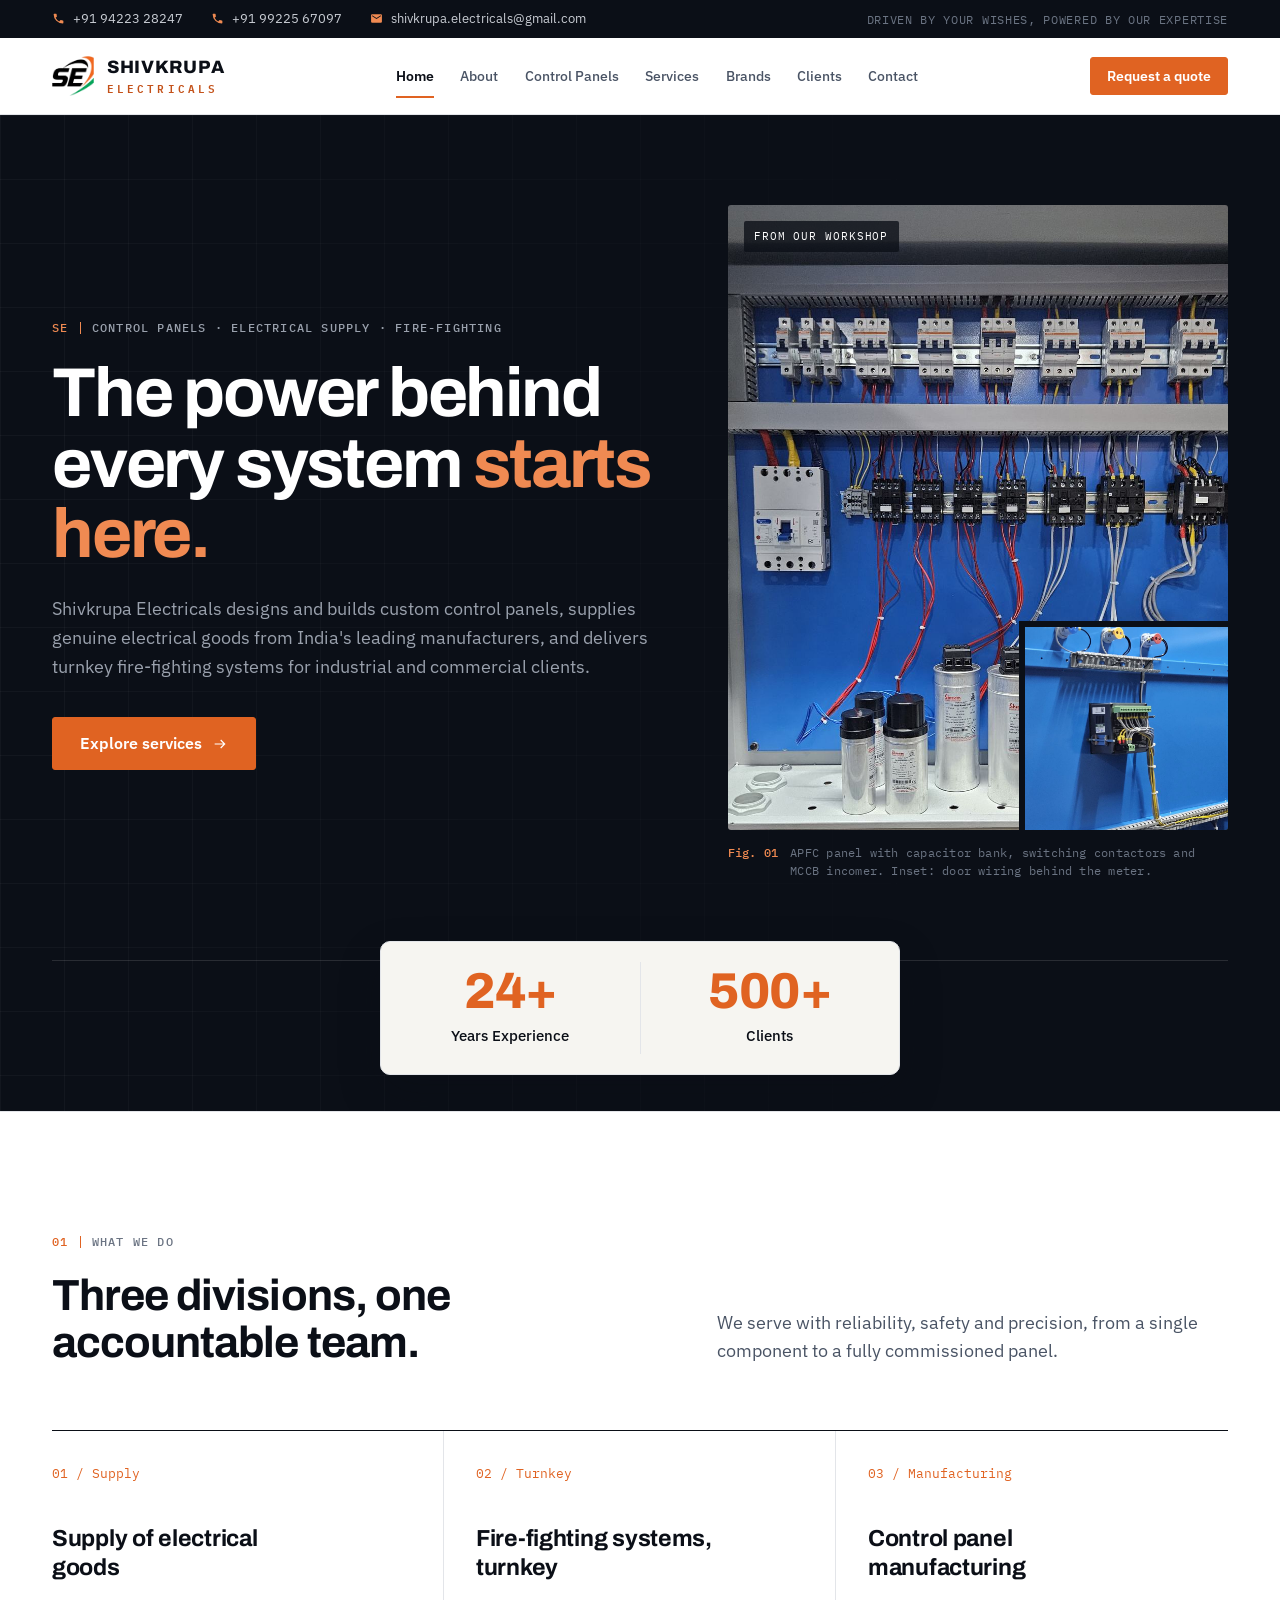
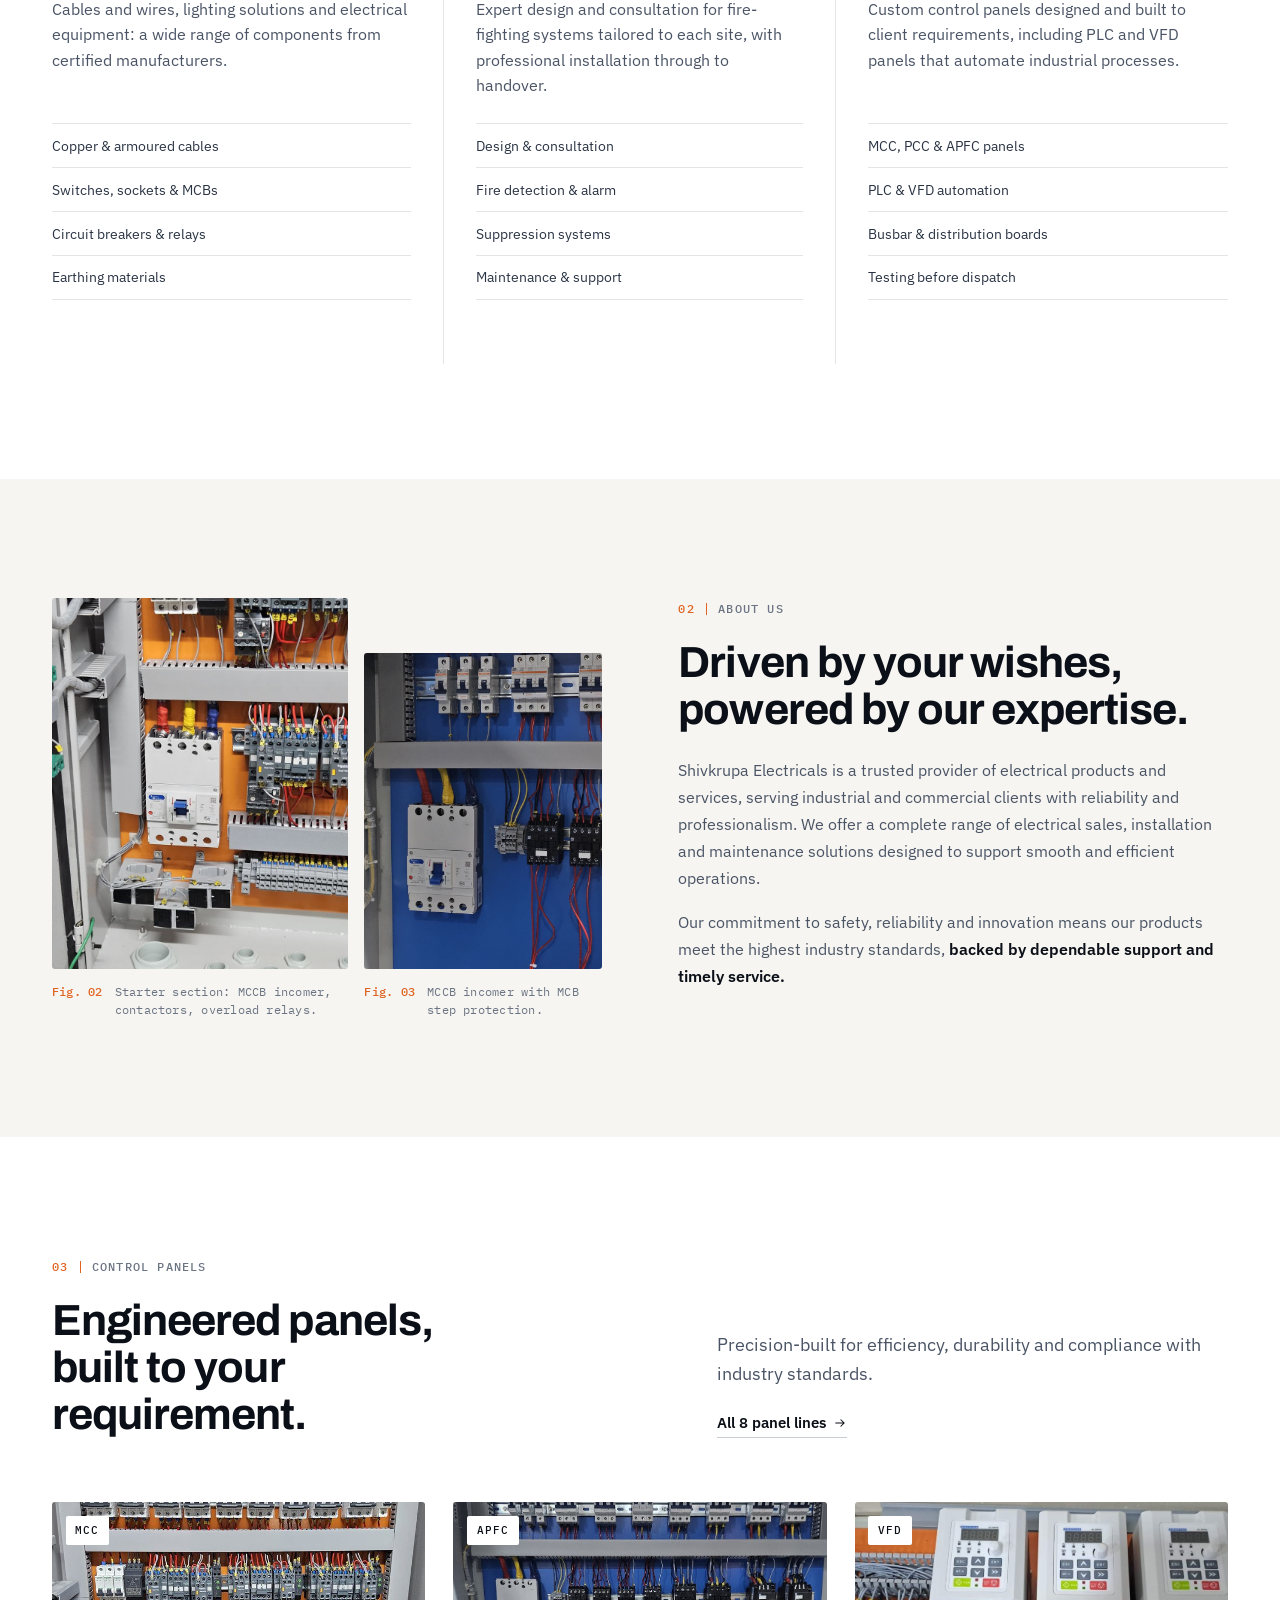
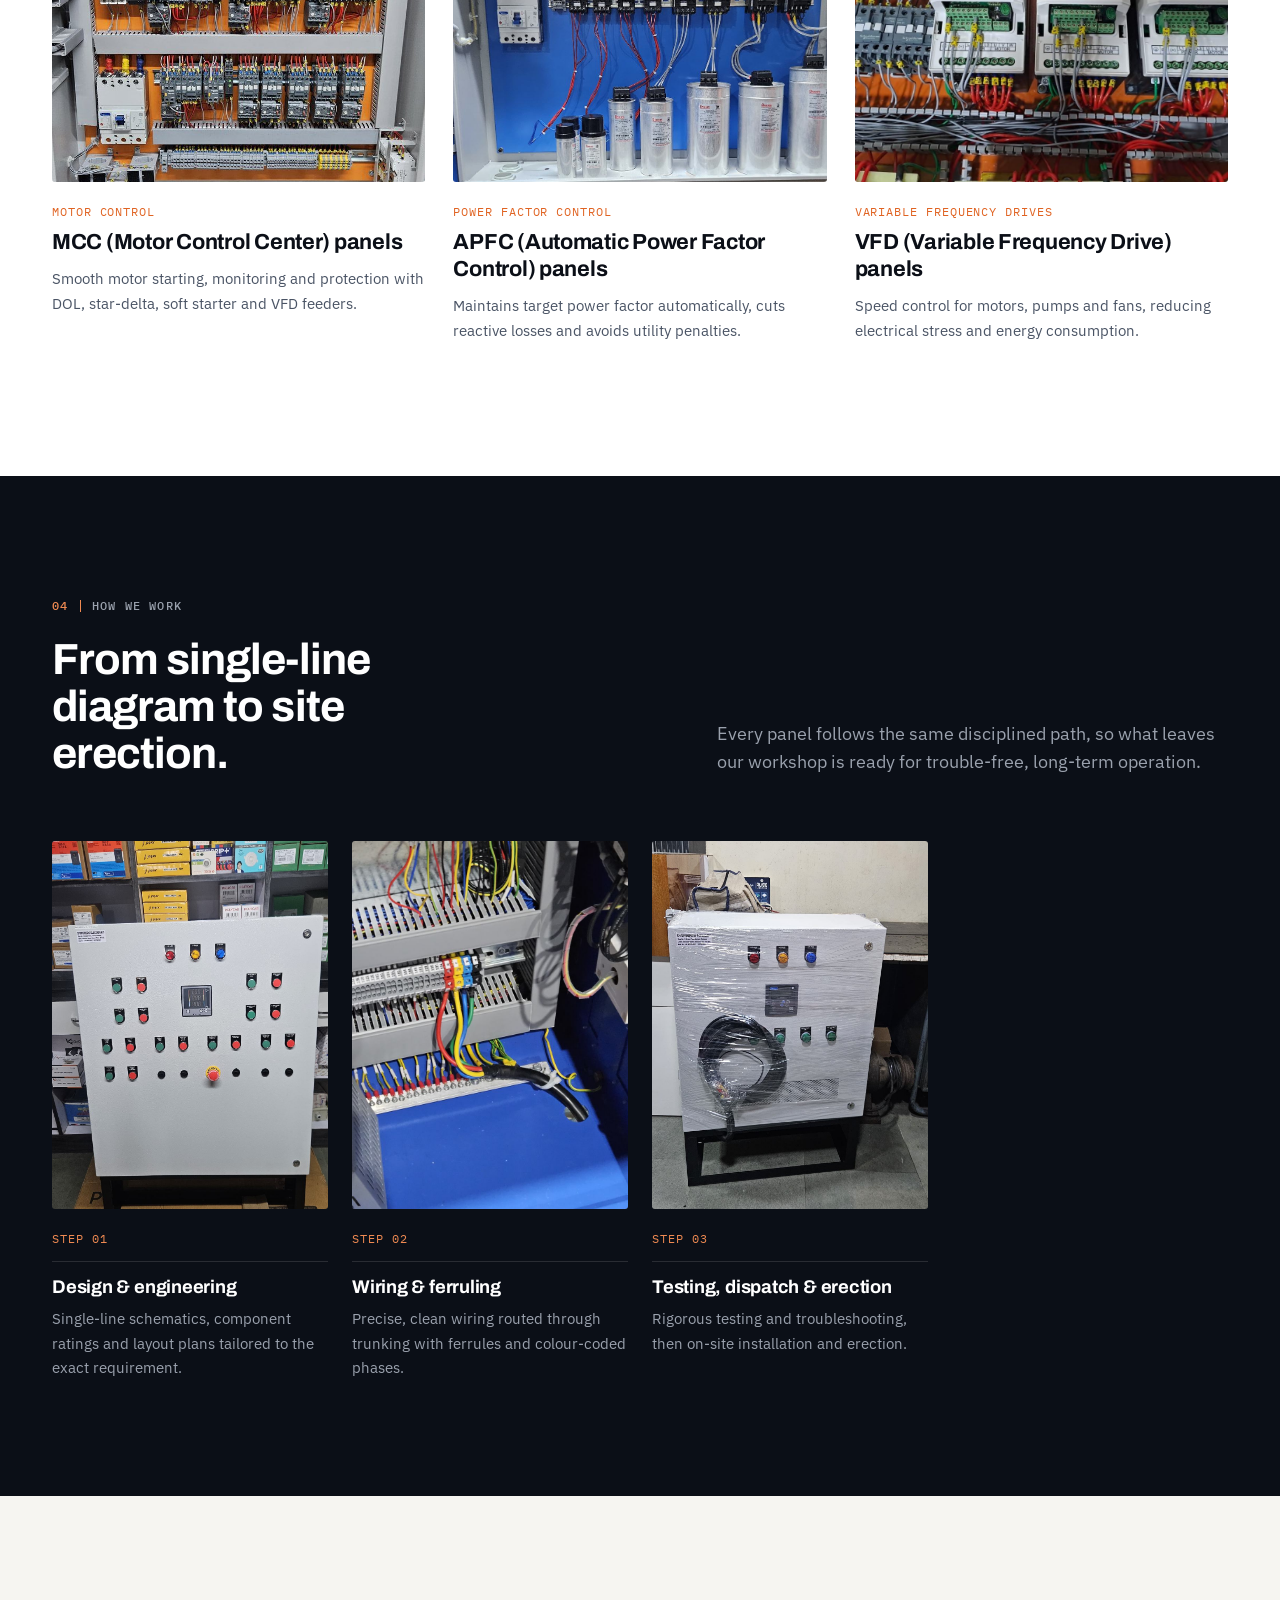
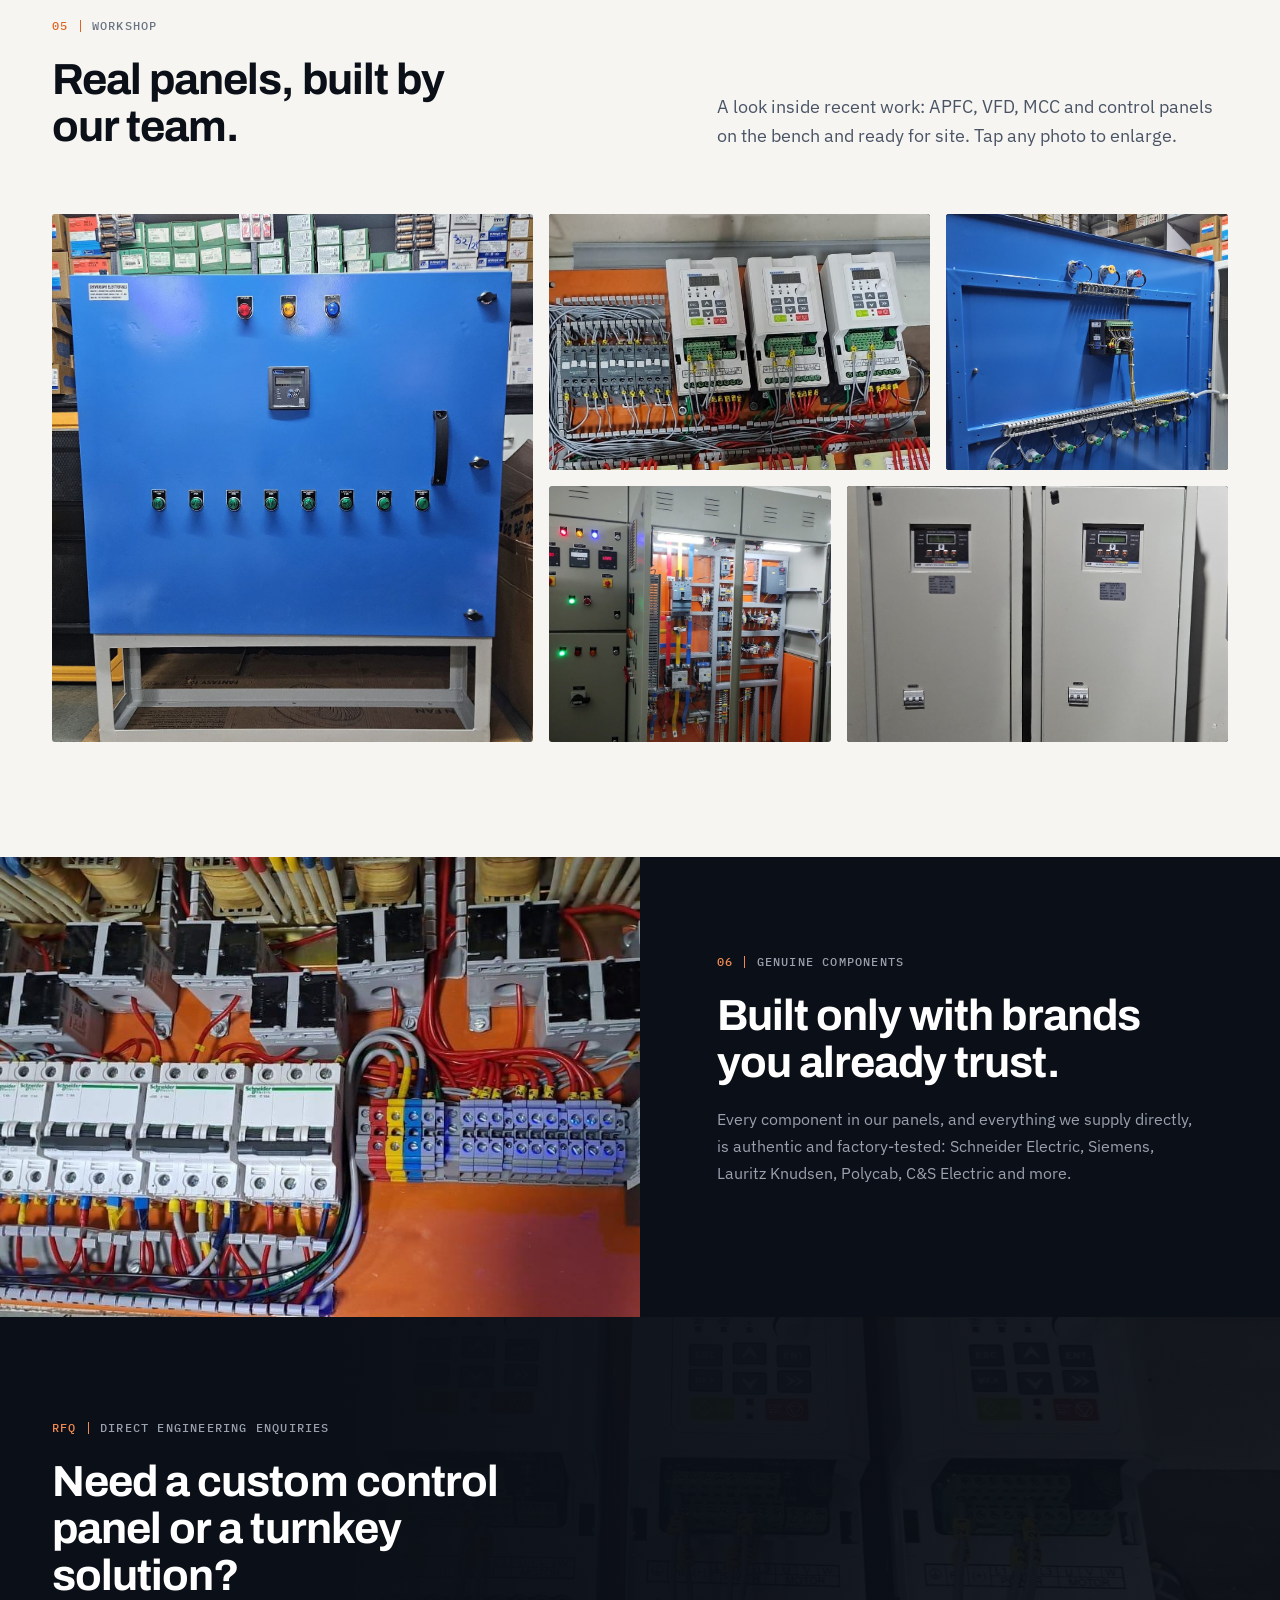
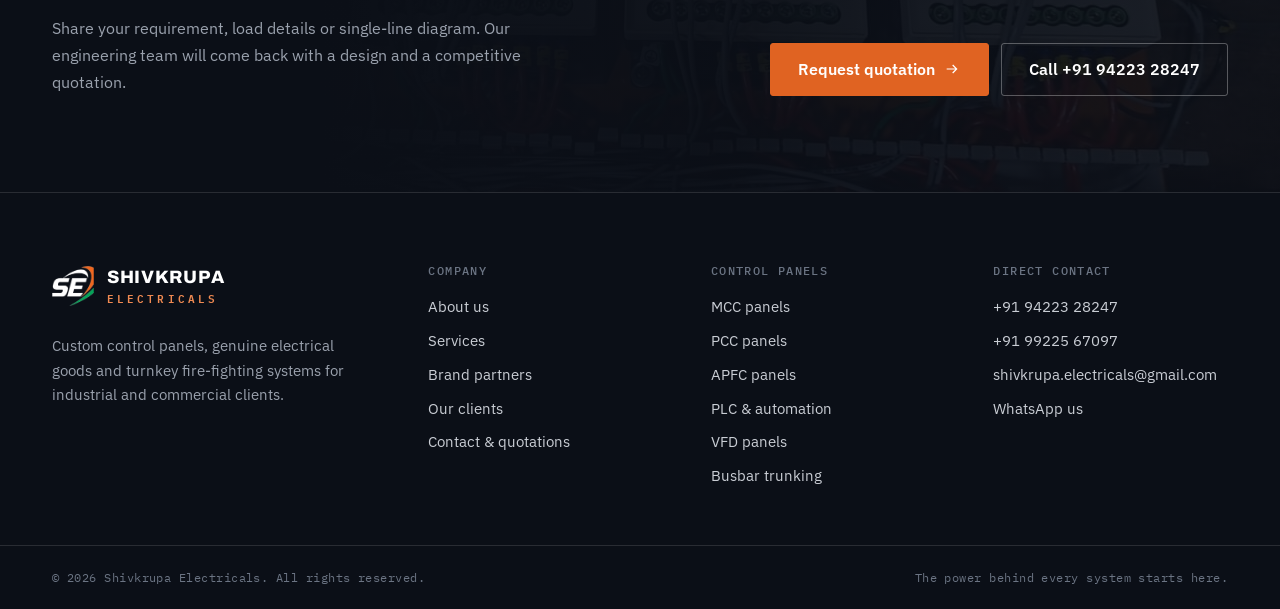
==== commit c50948a0: "Update index.html" ====
--- a/index.html
+++ b/index.html
@@ -261,21 +261,16 @@
             <h3>Design &amp; engineering</h3>
             <p>Single-line schematics, component ratings and layout plans tailored to the exact requirement.</p>
           </div>
-          <div class="process-step reveal">
-            <div class="ph"><img src="assets/img/apfc-wiring.jpg" alt="Panel on an orange mounting plate during assembly" width="1341" height="1400" loading="lazy"></div>
-            <span class="process-step-num">STEP 02</span>
-            <h3>Fabrication &amp; assembly</h3>
-            <p>Structural fabrication, mounting plates and component assembly by skilled technicians.</p>
-          </div>
+          
           <div class="process-step reveal">
             <div class="ph"><img src="assets/img/terminal-wiring.jpg" alt="Ferruled, colour-coded wiring on terminal blocks inside cable trunking" width="788" height="1400" loading="lazy"></div>
-            <span class="process-step-num">STEP 03</span>
+            <span class="process-step-num">STEP 02</span>
             <h3>Wiring &amp; ferruling</h3>
             <p>Precise, clean wiring routed through trunking with ferrules and colour-coded phases.</p>
           </div>
           <div class="process-step reveal">
             <div class="ph"><img src="assets/img/dispatch-panel.jpg" alt="Finished panel wrapped and ready for dispatch" width="1194" height="1400" loading="lazy"></div>
-            <span class="process-step-num">STEP 04</span>
+            <span class="process-step-num">STEP 03</span>
             <h3>Testing, dispatch &amp; erection</h3>
             <p>Rigorous testing and troubleshooting, then on-site installation and erection.</p>
           </div>
